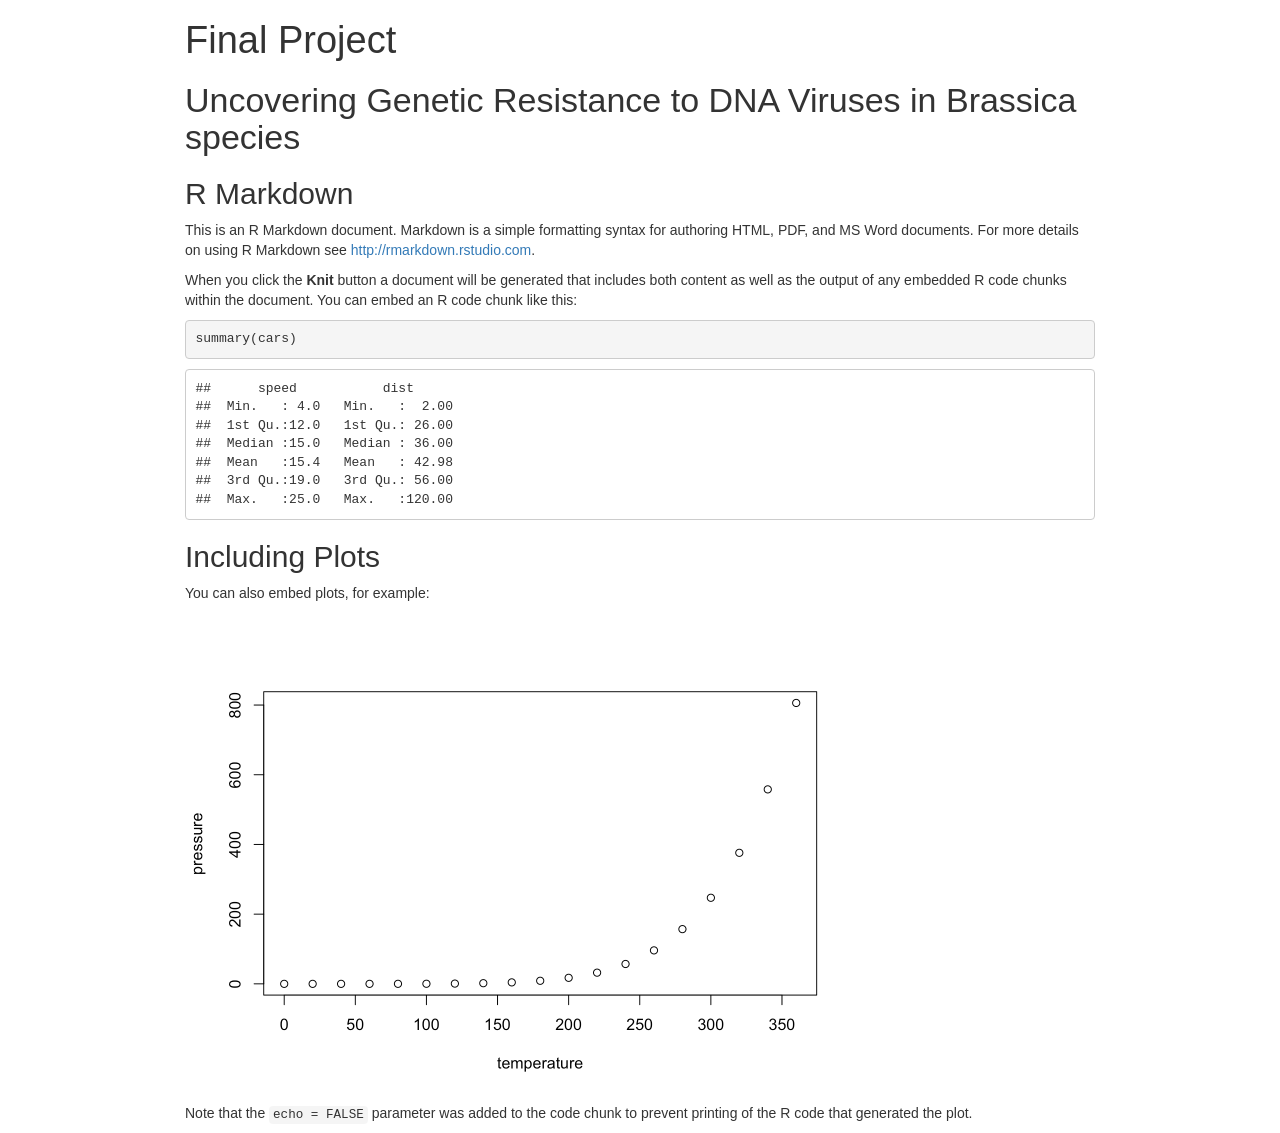
==== Final_Project/index.html @ 7ffe2ed1 "fix website" ====
<!DOCTYPE html>

<html>

<head>

<meta charset="utf-8" />
<meta name="generator" content="pandoc" />
<meta http-equiv="X-UA-Compatible" content="IE=EDGE" />




<title>Final Project</title>

<script>// Pandoc 2.9 adds attributes on both header and div. We remove the former (to
// be compatible with the behavior of Pandoc < 2.8).
document.addEventListener('DOMContentLoaded', function(e) {
  var hs = document.querySelectorAll("div.section[class*='level'] > :first-child");
  var i, h, a;
  for (i = 0; i < hs.length; i++) {
    h = hs[i];
    if (!/^h[1-6]$/i.test(h.tagName)) continue;  // it should be a header h1-h6
    a = h.attributes;
    while (a.length > 0) h.removeAttribute(a[0].name);
  }
});
</script>
<script>/*! jQuery v3.6.0 | (c) OpenJS Foundation and other contributors | jquery.org/license */
!function(e,t){"use strict";"object"==typeof module&&"object"==typeof module.exports?module.exports=e.document?t(e,!0):function(e){if(!e.document)throw new Error("jQuery requires a window with a document");return t(e)}:t(e)}("undefined"!=typeof window?window:this,function(C,e){"use strict";var t=[],r=Object.getPrototypeOf,s=t.slice,g=t.flat?function(e){return t.flat.call(e)}:function(e){return t.concat.apply([],e)},u=t.push,i=t.indexOf,n={},o=n.toString,v=n.hasOwnProperty,a=v.toString,l=a.call(Object),y={},m=function(e){return"function"==typeof e&&"number"!=typeof e.nodeType&&"function"!=typeof e.item},x=function(e){return null!=e&&e===e.window},E=C.document,c={type:!0,src:!0,nonce:!0,noModule:!0};function b(e,t,n){var r,i,o=(n=n||E).createElement("script");if(o.text=e,t)for(r in c)(i=t[r]||t.getAttribute&&t.getAttribute(r))&&o.setAttribute(r,i);n.head.appendChild(o).parentNode.removeChild(o)}function w(e){return null==e?e+"":"object"==typeof e||"function"==typeof e?n[o.call(e)]||"object":typeof e}var f="3.6.0",S=function(e,t){return new S.fn.init(e,t)};function p(e){var t=!!e&&"length"in e&&e.length,n=w(e);return!m(e)&&!x(e)&&("array"===n||0===t||"number"==typeof t&&0<t&&t-1 in e)}S.fn=S.prototype={jquery:f,constructor:S,length:0,toArray:function(){return s.call(this)},get:function(e){return null==e?s.call(this):e<0?this[e+this.length]:this[e]},pushStack:function(e){var t=S.merge(this.constructor(),e);return t.prevObject=this,t},each:function(e){return S.each(this,e)},map:function(n){return this.pushStack(S.map(this,function(e,t){return n.call(e,t,e)}))},slice:function(){return this.pushStack(s.apply(this,arguments))},first:function(){return this.eq(0)},last:function(){return this.eq(-1)},even:function(){return this.pushStack(S.grep(this,function(e,t){return(t+1)%2}))},odd:function(){return this.pushStack(S.grep(this,function(e,t){return t%2}))},eq:function(e){var t=this.length,n=+e+(e<0?t:0);return this.pushStack(0<=n&&n<t?[this[n]]:[])},end:function(){return this.prevObject||this.constructor()},push:u,sort:t.sort,splice:t.splice},S.extend=S.fn.extend=function(){var e,t,n,r,i,o,a=arguments[0]||{},s=1,u=arguments.length,l=!1;for("boolean"==typeof a&&(l=a,a=arguments[s]||{},s++),"object"==typeof a||m(a)||(a={}),s===u&&(a=this,s--);s<u;s++)if(null!=(e=arguments[s]))for(t in e)r=e[t],"__proto__"!==t&&a!==r&&(l&&r&&(S.isPlainObject(r)||(i=Array.isArray(r)))?(n=a[t],o=i&&!Array.isArray(n)?[]:i||S.isPlainObject(n)?n:{},i=!1,a[t]=S.extend(l,o,r)):void 0!==r&&(a[t]=r));return a},S.extend({expando:"jQuery"+(f+Math.random()).replace(/\D/g,""),isReady:!0,error:function(e){throw new Error(e)},noop:function(){},isPlainObject:function(e){var t,n;return!(!e||"[object Object]"!==o.call(e))&&(!(t=r(e))||"function"==typeof(n=v.call(t,"constructor")&&t.constructor)&&a.call(n)===l)},isEmptyObject:function(e){var t;for(t in e)return!1;return!0},globalEval:function(e,t,n){b(e,{nonce:t&&t.nonce},n)},each:function(e,t){var n,r=0;if(p(e)){for(n=e.length;r<n;r++)if(!1===t.call(e[r],r,e[r]))break}else for(r in e)if(!1===t.call(e[r],r,e[r]))break;return e},makeArray:function(e,t){var n=t||[];return null!=e&&(p(Object(e))?S.merge(n,"string"==typeof e?[e]:e):u.call(n,e)),n},inArray:function(e,t,n){return null==t?-1:i.call(t,e,n)},merge:function(e,t){for(var n=+t.length,r=0,i=e.length;r<n;r++)e[i++]=t[r];return e.length=i,e},grep:function(e,t,n){for(var r=[],i=0,o=e.length,a=!n;i<o;i++)!t(e[i],i)!==a&&r.push(e[i]);return r},map:function(e,t,n){var r,i,o=0,a=[];if(p(e))for(r=e.length;o<r;o++)null!=(i=t(e[o],o,n))&&a.push(i);else for(o in e)null!=(i=t(e[o],o,n))&&a.push(i);return g(a)},guid:1,support:y}),"function"==typeof Symbol&&(S.fn[Symbol.iterator]=t[Symbol.iterator]),S.each("Boolean Number String Function Array Date RegExp Object Error Symbol".split(" "),function(e,t){n["[object "+t+"]"]=t.toLowerCase()});var d=function(n){var e,d,b,o,i,h,f,g,w,u,l,T,C,a,E,v,s,c,y,S="sizzle"+1*new Date,p=n.document,k=0,r=0,m=ue(),x=ue(),A=ue(),N=ue(),j=function(e,t){return e===t&&(l=!0),0},D={}.hasOwnProperty,t=[],q=t.pop,L=t.push,H=t.push,O=t.slice,P=function(e,t){for(var n=0,r=e.length;n<r;n++)if(e[n]===t)return n;return-1},R="checked|selected|async|autofocus|autoplay|controls|defer|disabled|hidden|ismap|loop|multiple|open|readonly|required|scoped",M="[\\x20\\t\\r\\n\\f]",I="(?:\\\\[\\da-fA-F]{1,6}"+M+"?|\\\\[^\\r\\n\\f]|[\\w-]|[^\0-\\x7f])+",W="\\["+M+"*("+I+")(?:"+M+"*([*^$|!~]?=)"+M+"*(?:'((?:\\\\.|[^\\\\'])*)'|\"((?:\\\\.|[^\\\\\"])*)\"|("+I+"))|)"+M+"*\\]",F=":("+I+")(?:\\((('((?:\\\\.|[^\\\\'])*)'|\"((?:\\\\.|[^\\\\\"])*)\")|((?:\\\\.|[^\\\\()[\\]]|"+W+")*)|.*)\\)|)",B=new RegExp(M+"+","g"),$=new RegExp("^"+M+"+|((?:^|[^\\\\])(?:\\\\.)*)"+M+"+$","g"),_=new RegExp("^"+M+"*,"+M+"*"),z=new RegExp("^"+M+"*([>+~]|"+M+")"+M+"*"),U=new RegExp(M+"|>"),X=new RegExp(F),V=new RegExp("^"+I+"$"),G={ID:new RegExp("^#("+I+")"),CLASS:new RegExp("^\\.("+I+")"),TAG:new RegExp("^("+I+"|[*])"),ATTR:new RegExp("^"+W),PSEUDO:new RegExp("^"+F),CHILD:new RegExp("^:(only|first|last|nth|nth-last)-(child|of-type)(?:\\("+M+"*(even|odd|(([+-]|)(\\d*)n|)"+M+"*(?:([+-]|)"+M+"*(\\d+)|))"+M+"*\\)|)","i"),bool:new RegExp("^(?:"+R+")$","i"),needsContext:new RegExp("^"+M+"*[>+~]|:(even|odd|eq|gt|lt|nth|first|last)(?:\\("+M+"*((?:-\\d)?\\d*)"+M+"*\\)|)(?=[^-]|$)","i")},Y=/HTML$/i,Q=/^(?:input|select|textarea|button)$/i,J=/^h\d$/i,K=/^[^{]+\{\s*\[native \w/,Z=/^(?:#([\w-]+)|(\w+)|\.([\w-]+))$/,ee=/[+~]/,te=new RegExp("\\\\[\\da-fA-F]{1,6}"+M+"?|\\\\([^\\r\\n\\f])","g"),ne=function(e,t){var n="0x"+e.slice(1)-65536;return t||(n<0?String.fromCharCode(n+65536):String.fromCharCode(n>>10|55296,1023&n|56320))},re=/([\0-\x1f\x7f]|^-?\d)|^-$|[^\0-\x1f\x7f-\uFFFF\w-]/g,ie=function(e,t){return t?"\0"===e?"\ufffd":e.slice(0,-1)+"\\"+e.charCodeAt(e.length-1).toString(16)+" ":"\\"+e},oe=function(){T()},ae=be(function(e){return!0===e.disabled&&"fieldset"===e.nodeName.toLowerCase()},{dir:"parentNode",next:"legend"});try{H.apply(t=O.call(p.childNodes),p.childNodes),t[p.childNodes.length].nodeType}catch(e){H={apply:t.length?function(e,t){L.apply(e,O.call(t))}:function(e,t){var n=e.length,r=0;while(e[n++]=t[r++]);e.length=n-1}}}function se(t,e,n,r){var i,o,a,s,u,l,c,f=e&&e.ownerDocument,p=e?e.nodeType:9;if(n=n||[],"string"!=typeof t||!t||1!==p&&9!==p&&11!==p)return n;if(!r&&(T(e),e=e||C,E)){if(11!==p&&(u=Z.exec(t)))if(i=u[1]){if(9===p){if(!(a=e.getElementById(i)))return n;if(a.id===i)return n.push(a),n}else if(f&&(a=f.getElementById(i))&&y(e,a)&&a.id===i)return n.push(a),n}else{if(u[2])return H.apply(n,e.getElementsByTagName(t)),n;if((i=u[3])&&d.getElementsByClassName&&e.getElementsByClassName)return H.apply(n,e.getElementsByClassName(i)),n}if(d.qsa&&!N[t+" "]&&(!v||!v.test(t))&&(1!==p||"object"!==e.nodeName.toLowerCase())){if(c=t,f=e,1===p&&(U.test(t)||z.test(t))){(f=ee.test(t)&&ye(e.parentNode)||e)===e&&d.scope||((s=e.getAttribute("id"))?s=s.replace(re,ie):e.setAttribute("id",s=S)),o=(l=h(t)).length;while(o--)l[o]=(s?"#"+s:":scope")+" "+xe(l[o]);c=l.join(",")}try{return H.apply(n,f.querySelectorAll(c)),n}catch(e){N(t,!0)}finally{s===S&&e.removeAttribute("id")}}}return g(t.replace($,"$1"),e,n,r)}function ue(){var r=[];return function e(t,n){return r.push(t+" ")>b.cacheLength&&delete e[r.shift()],e[t+" "]=n}}function le(e){return e[S]=!0,e}function ce(e){var t=C.createElement("fieldset");try{return!!e(t)}catch(e){return!1}finally{t.parentNode&&t.parentNode.removeChild(t),t=null}}function fe(e,t){var n=e.split("|"),r=n.length;while(r--)b.attrHandle[n[r]]=t}function pe(e,t){var n=t&&e,r=n&&1===e.nodeType&&1===t.nodeType&&e.sourceIndex-t.sourceIndex;if(r)return r;if(n)while(n=n.nextSibling)if(n===t)return-1;return e?1:-1}function de(t){return function(e){return"input"===e.nodeName.toLowerCase()&&e.type===t}}function he(n){return function(e){var t=e.nodeName.toLowerCase();return("input"===t||"button"===t)&&e.type===n}}function ge(t){return function(e){return"form"in e?e.parentNode&&!1===e.disabled?"label"in e?"label"in e.parentNode?e.parentNode.disabled===t:e.disabled===t:e.isDisabled===t||e.isDisabled!==!t&&ae(e)===t:e.disabled===t:"label"in e&&e.disabled===t}}function ve(a){return le(function(o){return o=+o,le(function(e,t){var n,r=a([],e.length,o),i=r.length;while(i--)e[n=r[i]]&&(e[n]=!(t[n]=e[n]))})})}function ye(e){return e&&"undefined"!=typeof e.getElementsByTagName&&e}for(e in d=se.support={},i=se.isXML=function(e){var t=e&&e.namespaceURI,n=e&&(e.ownerDocument||e).documentElement;return!Y.test(t||n&&n.nodeName||"HTML")},T=se.setDocument=function(e){var t,n,r=e?e.ownerDocument||e:p;return r!=C&&9===r.nodeType&&r.documentElement&&(a=(C=r).documentElement,E=!i(C),p!=C&&(n=C.defaultView)&&n.top!==n&&(n.addEventListener?n.addEventListener("unload",oe,!1):n.attachEvent&&n.attachEvent("onunload",oe)),d.scope=ce(function(e){return a.appendChild(e).appendChild(C.createElement("div")),"undefined"!=typeof e.querySelectorAll&&!e.querySelectorAll(":scope fieldset div").length}),d.attributes=ce(function(e){return e.className="i",!e.getAttribute("className")}),d.getElementsByTagName=ce(function(e){return e.appendChild(C.createComment("")),!e.getElementsByTagName("*").length}),d.getElementsByClassName=K.test(C.getElementsByClassName),d.getById=ce(function(e){return a.appendChild(e).id=S,!C.getElementsByName||!C.getElementsByName(S).length}),d.getById?(b.filter.ID=function(e){var t=e.replace(te,ne);return function(e){return e.getAttribute("id")===t}},b.find.ID=function(e,t){if("undefined"!=typeof t.getElementById&&E){var n=t.getElementById(e);return n?[n]:[]}}):(b.filter.ID=function(e){var n=e.replace(te,ne);return function(e){var t="undefined"!=typeof e.getAttributeNode&&e.getAttributeNode("id");return t&&t.value===n}},b.find.ID=function(e,t){if("undefined"!=typeof t.getElementById&&E){var n,r,i,o=t.getElementById(e);if(o){if((n=o.getAttributeNode("id"))&&n.value===e)return[o];i=t.getElementsByName(e),r=0;while(o=i[r++])if((n=o.getAttributeNode("id"))&&n.value===e)return[o]}return[]}}),b.find.TAG=d.getElementsByTagName?function(e,t){return"undefined"!=typeof t.getElementsByTagName?t.getElementsByTagName(e):d.qsa?t.querySelectorAll(e):void 0}:function(e,t){var n,r=[],i=0,o=t.getElementsByTagName(e);if("*"===e){while(n=o[i++])1===n.nodeType&&r.push(n);return r}return o},b.find.CLASS=d.getElementsByClassName&&function(e,t){if("undefined"!=typeof t.getElementsByClassName&&E)return t.getElementsByClassName(e)},s=[],v=[],(d.qsa=K.test(C.querySelectorAll))&&(ce(function(e){var t;a.appendChild(e).innerHTML="<a id='"+S+"'></a><select id='"+S+"-\r\\' msallowcapture=''><option selected=''></option></select>",e.querySelectorAll("[msallowcapture^='']").length&&v.push("[*^$]="+M+"*(?:''|\"\")"),e.querySelectorAll("[selected]").length||v.push("\\["+M+"*(?:value|"+R+")"),e.querySelectorAll("[id~="+S+"-]").length||v.push("~="),(t=C.createElement("input")).setAttribute("name",""),e.appendChild(t),e.querySelectorAll("[name='']").length||v.push("\\["+M+"*name"+M+"*="+M+"*(?:''|\"\")"),e.querySelectorAll(":checked").length||v.push(":checked"),e.querySelectorAll("a#"+S+"+*").length||v.push(".#.+[+~]"),e.querySelectorAll("\\\f"),v.push("[\\r\\n\\f]")}),ce(function(e){e.innerHTML="<a href='' disabled='disabled'></a><select disabled='disabled'><option/></select>";var t=C.createElement("input");t.setAttribute("type","hidden"),e.appendChild(t).setAttribute("name","D"),e.querySelectorAll("[name=d]").length&&v.push("name"+M+"*[*^$|!~]?="),2!==e.querySelectorAll(":enabled").length&&v.push(":enabled",":disabled"),a.appendChild(e).disabled=!0,2!==e.querySelectorAll(":disabled").length&&v.push(":enabled",":disabled"),e.querySelectorAll("*,:x"),v.push(",.*:")})),(d.matchesSelector=K.test(c=a.matches||a.webkitMatchesSelector||a.mozMatchesSelector||a.oMatchesSelector||a.msMatchesSelector))&&ce(function(e){d.disconnectedMatch=c.call(e,"*"),c.call(e,"[s!='']:x"),s.push("!=",F)}),v=v.length&&new RegExp(v.join("|")),s=s.length&&new RegExp(s.join("|")),t=K.test(a.compareDocumentPosition),y=t||K.test(a.contains)?function(e,t){var n=9===e.nodeType?e.documentElement:e,r=t&&t.parentNode;return e===r||!(!r||1!==r.nodeType||!(n.contains?n.contains(r):e.compareDocumentPosition&&16&e.compareDocumentPosition(r)))}:function(e,t){if(t)while(t=t.parentNode)if(t===e)return!0;return!1},j=t?function(e,t){if(e===t)return l=!0,0;var n=!e.compareDocumentPosition-!t.compareDocumentPosition;return n||(1&(n=(e.ownerDocument||e)==(t.ownerDocument||t)?e.compareDocumentPosition(t):1)||!d.sortDetached&&t.compareDocumentPosition(e)===n?e==C||e.ownerDocument==p&&y(p,e)?-1:t==C||t.ownerDocument==p&&y(p,t)?1:u?P(u,e)-P(u,t):0:4&n?-1:1)}:function(e,t){if(e===t)return l=!0,0;var n,r=0,i=e.parentNode,o=t.parentNode,a=[e],s=[t];if(!i||!o)return e==C?-1:t==C?1:i?-1:o?1:u?P(u,e)-P(u,t):0;if(i===o)return pe(e,t);n=e;while(n=n.parentNode)a.unshift(n);n=t;while(n=n.parentNode)s.unshift(n);while(a[r]===s[r])r++;return r?pe(a[r],s[r]):a[r]==p?-1:s[r]==p?1:0}),C},se.matches=function(e,t){return se(e,null,null,t)},se.matchesSelector=function(e,t){if(T(e),d.matchesSelector&&E&&!N[t+" "]&&(!s||!s.test(t))&&(!v||!v.test(t)))try{var n=c.call(e,t);if(n||d.disconnectedMatch||e.document&&11!==e.document.nodeType)return n}catch(e){N(t,!0)}return 0<se(t,C,null,[e]).length},se.contains=function(e,t){return(e.ownerDocument||e)!=C&&T(e),y(e,t)},se.attr=function(e,t){(e.ownerDocument||e)!=C&&T(e);var n=b.attrHandle[t.toLowerCase()],r=n&&D.call(b.attrHandle,t.toLowerCase())?n(e,t,!E):void 0;return void 0!==r?r:d.attributes||!E?e.getAttribute(t):(r=e.getAttributeNode(t))&&r.specified?r.value:null},se.escape=function(e){return(e+"").replace(re,ie)},se.error=function(e){throw new Error("Syntax error, unrecognized expression: "+e)},se.uniqueSort=function(e){var t,n=[],r=0,i=0;if(l=!d.detectDuplicates,u=!d.sortStable&&e.slice(0),e.sort(j),l){while(t=e[i++])t===e[i]&&(r=n.push(i));while(r--)e.splice(n[r],1)}return u=null,e},o=se.getText=function(e){var t,n="",r=0,i=e.nodeType;if(i){if(1===i||9===i||11===i){if("string"==typeof e.textContent)return e.textContent;for(e=e.firstChild;e;e=e.nextSibling)n+=o(e)}else if(3===i||4===i)return e.nodeValue}else while(t=e[r++])n+=o(t);return n},(b=se.selectors={cacheLength:50,createPseudo:le,match:G,attrHandle:{},find:{},relative:{">":{dir:"parentNode",first:!0}," ":{dir:"parentNode"},"+":{dir:"previousSibling",first:!0},"~":{dir:"previousSibling"}},preFilter:{ATTR:function(e){return e[1]=e[1].replace(te,ne),e[3]=(e[3]||e[4]||e[5]||"").replace(te,ne),"~="===e[2]&&(e[3]=" "+e[3]+" "),e.slice(0,4)},CHILD:function(e){return e[1]=e[1].toLowerCase(),"nth"===e[1].slice(0,3)?(e[3]||se.error(e[0]),e[4]=+(e[4]?e[5]+(e[6]||1):2*("even"===e[3]||"odd"===e[3])),e[5]=+(e[7]+e[8]||"odd"===e[3])):e[3]&&se.error(e[0]),e},PSEUDO:function(e){var t,n=!e[6]&&e[2];return G.CHILD.test(e[0])?null:(e[3]?e[2]=e[4]||e[5]||"":n&&X.test(n)&&(t=h(n,!0))&&(t=n.indexOf(")",n.length-t)-n.length)&&(e[0]=e[0].slice(0,t),e[2]=n.slice(0,t)),e.slice(0,3))}},filter:{TAG:function(e){var t=e.replace(te,ne).toLowerCase();return"*"===e?function(){return!0}:function(e){return e.nodeName&&e.nodeName.toLowerCase()===t}},CLASS:function(e){var t=m[e+" "];return t||(t=new RegExp("(^|"+M+")"+e+"("+M+"|$)"))&&m(e,function(e){return t.test("string"==typeof e.className&&e.className||"undefined"!=typeof e.getAttribute&&e.getAttribute("class")||"")})},ATTR:function(n,r,i){return function(e){var t=se.attr(e,n);return null==t?"!="===r:!r||(t+="","="===r?t===i:"!="===r?t!==i:"^="===r?i&&0===t.indexOf(i):"*="===r?i&&-1<t.indexOf(i):"$="===r?i&&t.slice(-i.length)===i:"~="===r?-1<(" "+t.replace(B," ")+" ").indexOf(i):"|="===r&&(t===i||t.slice(0,i.length+1)===i+"-"))}},CHILD:function(h,e,t,g,v){var y="nth"!==h.slice(0,3),m="last"!==h.slice(-4),x="of-type"===e;return 1===g&&0===v?function(e){return!!e.parentNode}:function(e,t,n){var r,i,o,a,s,u,l=y!==m?"nextSibling":"previousSibling",c=e.parentNode,f=x&&e.nodeName.toLowerCase(),p=!n&&!x,d=!1;if(c){if(y){while(l){a=e;while(a=a[l])if(x?a.nodeName.toLowerCase()===f:1===a.nodeType)return!1;u=l="only"===h&&!u&&"nextSibling"}return!0}if(u=[m?c.firstChild:c.lastChild],m&&p){d=(s=(r=(i=(o=(a=c)[S]||(a[S]={}))[a.uniqueID]||(o[a.uniqueID]={}))[h]||[])[0]===k&&r[1])&&r[2],a=s&&c.childNodes[s];while(a=++s&&a&&a[l]||(d=s=0)||u.pop())if(1===a.nodeType&&++d&&a===e){i[h]=[k,s,d];break}}else if(p&&(d=s=(r=(i=(o=(a=e)[S]||(a[S]={}))[a.uniqueID]||(o[a.uniqueID]={}))[h]||[])[0]===k&&r[1]),!1===d)while(a=++s&&a&&a[l]||(d=s=0)||u.pop())if((x?a.nodeName.toLowerCase()===f:1===a.nodeType)&&++d&&(p&&((i=(o=a[S]||(a[S]={}))[a.uniqueID]||(o[a.uniqueID]={}))[h]=[k,d]),a===e))break;return(d-=v)===g||d%g==0&&0<=d/g}}},PSEUDO:function(e,o){var t,a=b.pseudos[e]||b.setFilters[e.toLowerCase()]||se.error("unsupported pseudo: "+e);return a[S]?a(o):1<a.length?(t=[e,e,"",o],b.setFilters.hasOwnProperty(e.toLowerCase())?le(function(e,t){var n,r=a(e,o),i=r.length;while(i--)e[n=P(e,r[i])]=!(t[n]=r[i])}):function(e){return a(e,0,t)}):a}},pseudos:{not:le(function(e){var r=[],i=[],s=f(e.replace($,"$1"));return s[S]?le(function(e,t,n,r){var i,o=s(e,null,r,[]),a=e.length;while(a--)(i=o[a])&&(e[a]=!(t[a]=i))}):function(e,t,n){return r[0]=e,s(r,null,n,i),r[0]=null,!i.pop()}}),has:le(function(t){return function(e){return 0<se(t,e).length}}),contains:le(function(t){return t=t.replace(te,ne),function(e){return-1<(e.textContent||o(e)).indexOf(t)}}),lang:le(function(n){return V.test(n||"")||se.error("unsupported lang: "+n),n=n.replace(te,ne).toLowerCase(),function(e){var t;do{if(t=E?e.lang:e.getAttribute("xml:lang")||e.getAttribute("lang"))return(t=t.toLowerCase())===n||0===t.indexOf(n+"-")}while((e=e.parentNode)&&1===e.nodeType);return!1}}),target:function(e){var t=n.location&&n.location.hash;return t&&t.slice(1)===e.id},root:function(e){return e===a},focus:function(e){return e===C.activeElement&&(!C.hasFocus||C.hasFocus())&&!!(e.type||e.href||~e.tabIndex)},enabled:ge(!1),disabled:ge(!0),checked:function(e){var t=e.nodeName.toLowerCase();return"input"===t&&!!e.checked||"option"===t&&!!e.selected},selected:function(e){return e.parentNode&&e.parentNode.selectedIndex,!0===e.selected},empty:function(e){for(e=e.firstChild;e;e=e.nextSibling)if(e.nodeType<6)return!1;return!0},parent:function(e){return!b.pseudos.empty(e)},header:function(e){return J.test(e.nodeName)},input:function(e){return Q.test(e.nodeName)},button:function(e){var t=e.nodeName.toLowerCase();return"input"===t&&"button"===e.type||"button"===t},text:function(e){var t;return"input"===e.nodeName.toLowerCase()&&"text"===e.type&&(null==(t=e.getAttribute("type"))||"text"===t.toLowerCase())},first:ve(function(){return[0]}),last:ve(function(e,t){return[t-1]}),eq:ve(function(e,t,n){return[n<0?n+t:n]}),even:ve(function(e,t){for(var n=0;n<t;n+=2)e.push(n);return e}),odd:ve(function(e,t){for(var n=1;n<t;n+=2)e.push(n);return e}),lt:ve(function(e,t,n){for(var r=n<0?n+t:t<n?t:n;0<=--r;)e.push(r);return e}),gt:ve(function(e,t,n){for(var r=n<0?n+t:n;++r<t;)e.push(r);return e})}}).pseudos.nth=b.pseudos.eq,{radio:!0,checkbox:!0,file:!0,password:!0,image:!0})b.pseudos[e]=de(e);for(e in{submit:!0,reset:!0})b.pseudos[e]=he(e);function me(){}function xe(e){for(var t=0,n=e.length,r="";t<n;t++)r+=e[t].value;return r}function be(s,e,t){var u=e.dir,l=e.next,c=l||u,f=t&&"parentNode"===c,p=r++;return e.first?function(e,t,n){while(e=e[u])if(1===e.nodeType||f)return s(e,t,n);return!1}:function(e,t,n){var r,i,o,a=[k,p];if(n){while(e=e[u])if((1===e.nodeType||f)&&s(e,t,n))return!0}else while(e=e[u])if(1===e.nodeType||f)if(i=(o=e[S]||(e[S]={}))[e.uniqueID]||(o[e.uniqueID]={}),l&&l===e.nodeName.toLowerCase())e=e[u]||e;else{if((r=i[c])&&r[0]===k&&r[1]===p)return a[2]=r[2];if((i[c]=a)[2]=s(e,t,n))return!0}return!1}}function we(i){return 1<i.length?function(e,t,n){var r=i.length;while(r--)if(!i[r](e,t,n))return!1;return!0}:i[0]}function Te(e,t,n,r,i){for(var o,a=[],s=0,u=e.length,l=null!=t;s<u;s++)(o=e[s])&&(n&&!n(o,r,i)||(a.push(o),l&&t.push(s)));return a}function Ce(d,h,g,v,y,e){return v&&!v[S]&&(v=Ce(v)),y&&!y[S]&&(y=Ce(y,e)),le(function(e,t,n,r){var i,o,a,s=[],u=[],l=t.length,c=e||function(e,t,n){for(var r=0,i=t.length;r<i;r++)se(e,t[r],n);return n}(h||"*",n.nodeType?[n]:n,[]),f=!d||!e&&h?c:Te(c,s,d,n,r),p=g?y||(e?d:l||v)?[]:t:f;if(g&&g(f,p,n,r),v){i=Te(p,u),v(i,[],n,r),o=i.length;while(o--)(a=i[o])&&(p[u[o]]=!(f[u[o]]=a))}if(e){if(y||d){if(y){i=[],o=p.length;while(o--)(a=p[o])&&i.push(f[o]=a);y(null,p=[],i,r)}o=p.length;while(o--)(a=p[o])&&-1<(i=y?P(e,a):s[o])&&(e[i]=!(t[i]=a))}}else p=Te(p===t?p.splice(l,p.length):p),y?y(null,t,p,r):H.apply(t,p)})}function Ee(e){for(var i,t,n,r=e.length,o=b.relative[e[0].type],a=o||b.relative[" "],s=o?1:0,u=be(function(e){return e===i},a,!0),l=be(function(e){return-1<P(i,e)},a,!0),c=[function(e,t,n){var r=!o&&(n||t!==w)||((i=t).nodeType?u(e,t,n):l(e,t,n));return i=null,r}];s<r;s++)if(t=b.relative[e[s].type])c=[be(we(c),t)];else{if((t=b.filter[e[s].type].apply(null,e[s].matches))[S]){for(n=++s;n<r;n++)if(b.relative[e[n].type])break;return Ce(1<s&&we(c),1<s&&xe(e.slice(0,s-1).concat({value:" "===e[s-2].type?"*":""})).replace($,"$1"),t,s<n&&Ee(e.slice(s,n)),n<r&&Ee(e=e.slice(n)),n<r&&xe(e))}c.push(t)}return we(c)}return me.prototype=b.filters=b.pseudos,b.setFilters=new me,h=se.tokenize=function(e,t){var n,r,i,o,a,s,u,l=x[e+" "];if(l)return t?0:l.slice(0);a=e,s=[],u=b.preFilter;while(a){for(o in n&&!(r=_.exec(a))||(r&&(a=a.slice(r[0].length)||a),s.push(i=[])),n=!1,(r=z.exec(a))&&(n=r.shift(),i.push({value:n,type:r[0].replace($," ")}),a=a.slice(n.length)),b.filter)!(r=G[o].exec(a))||u[o]&&!(r=u[o](r))||(n=r.shift(),i.push({value:n,type:o,matches:r}),a=a.slice(n.length));if(!n)break}return t?a.length:a?se.error(e):x(e,s).slice(0)},f=se.compile=function(e,t){var n,v,y,m,x,r,i=[],o=[],a=A[e+" "];if(!a){t||(t=h(e)),n=t.length;while(n--)(a=Ee(t[n]))[S]?i.push(a):o.push(a);(a=A(e,(v=o,m=0<(y=i).length,x=0<v.length,r=function(e,t,n,r,i){var o,a,s,u=0,l="0",c=e&&[],f=[],p=w,d=e||x&&b.find.TAG("*",i),h=k+=null==p?1:Math.random()||.1,g=d.length;for(i&&(w=t==C||t||i);l!==g&&null!=(o=d[l]);l++){if(x&&o){a=0,t||o.ownerDocument==C||(T(o),n=!E);while(s=v[a++])if(s(o,t||C,n)){r.push(o);break}i&&(k=h)}m&&((o=!s&&o)&&u--,e&&c.push(o))}if(u+=l,m&&l!==u){a=0;while(s=y[a++])s(c,f,t,n);if(e){if(0<u)while(l--)c[l]||f[l]||(f[l]=q.call(r));f=Te(f)}H.apply(r,f),i&&!e&&0<f.length&&1<u+y.length&&se.uniqueSort(r)}return i&&(k=h,w=p),c},m?le(r):r))).selector=e}return a},g=se.select=function(e,t,n,r){var i,o,a,s,u,l="function"==typeof e&&e,c=!r&&h(e=l.selector||e);if(n=n||[],1===c.length){if(2<(o=c[0]=c[0].slice(0)).length&&"ID"===(a=o[0]).type&&9===t.nodeType&&E&&b.relative[o[1].type]){if(!(t=(b.find.ID(a.matches[0].replace(te,ne),t)||[])[0]))return n;l&&(t=t.parentNode),e=e.slice(o.shift().value.length)}i=G.needsContext.test(e)?0:o.length;while(i--){if(a=o[i],b.relative[s=a.type])break;if((u=b.find[s])&&(r=u(a.matches[0].replace(te,ne),ee.test(o[0].type)&&ye(t.parentNode)||t))){if(o.splice(i,1),!(e=r.length&&xe(o)))return H.apply(n,r),n;break}}}return(l||f(e,c))(r,t,!E,n,!t||ee.test(e)&&ye(t.parentNode)||t),n},d.sortStable=S.split("").sort(j).join("")===S,d.detectDuplicates=!!l,T(),d.sortDetached=ce(function(e){return 1&e.compareDocumentPosition(C.createElement("fieldset"))}),ce(function(e){return e.innerHTML="<a href='#'></a>","#"===e.firstChild.getAttribute("href")})||fe("type|href|height|width",function(e,t,n){if(!n)return e.getAttribute(t,"type"===t.toLowerCase()?1:2)}),d.attributes&&ce(function(e){return e.innerHTML="<input/>",e.firstChild.setAttribute("value",""),""===e.firstChild.getAttribute("value")})||fe("value",function(e,t,n){if(!n&&"input"===e.nodeName.toLowerCase())return e.defaultValue}),ce(function(e){return null==e.getAttribute("disabled")})||fe(R,function(e,t,n){var r;if(!n)return!0===e[t]?t.toLowerCase():(r=e.getAttributeNode(t))&&r.specified?r.value:null}),se}(C);S.find=d,S.expr=d.selectors,S.expr[":"]=S.expr.pseudos,S.uniqueSort=S.unique=d.uniqueSort,S.text=d.getText,S.isXMLDoc=d.isXML,S.contains=d.contains,S.escapeSelector=d.escape;var h=function(e,t,n){var r=[],i=void 0!==n;while((e=e[t])&&9!==e.nodeType)if(1===e.nodeType){if(i&&S(e).is(n))break;r.push(e)}return r},T=function(e,t){for(var n=[];e;e=e.nextSibling)1===e.nodeType&&e!==t&&n.push(e);return n},k=S.expr.match.needsContext;function A(e,t){return e.nodeName&&e.nodeName.toLowerCase()===t.toLowerCase()}var N=/^<([a-z][^\/\0>:\x20\t\r\n\f]*)[\x20\t\r\n\f]*\/?>(?:<\/\1>|)$/i;function j(e,n,r){return m(n)?S.grep(e,function(e,t){return!!n.call(e,t,e)!==r}):n.nodeType?S.grep(e,function(e){return e===n!==r}):"string"!=typeof n?S.grep(e,function(e){return-1<i.call(n,e)!==r}):S.filter(n,e,r)}S.filter=function(e,t,n){var r=t[0];return n&&(e=":not("+e+")"),1===t.length&&1===r.nodeType?S.find.matchesSelector(r,e)?[r]:[]:S.find.matches(e,S.grep(t,function(e){return 1===e.nodeType}))},S.fn.extend({find:function(e){var t,n,r=this.length,i=this;if("string"!=typeof e)return this.pushStack(S(e).filter(function(){for(t=0;t<r;t++)if(S.contains(i[t],this))return!0}));for(n=this.pushStack([]),t=0;t<r;t++)S.find(e,i[t],n);return 1<r?S.uniqueSort(n):n},filter:function(e){return this.pushStack(j(this,e||[],!1))},not:function(e){return this.pushStack(j(this,e||[],!0))},is:function(e){return!!j(this,"string"==typeof e&&k.test(e)?S(e):e||[],!1).length}});var D,q=/^(?:\s*(<[\w\W]+>)[^>]*|#([\w-]+))$/;(S.fn.init=function(e,t,n){var r,i;if(!e)return this;if(n=n||D,"string"==typeof e){if(!(r="<"===e[0]&&">"===e[e.length-1]&&3<=e.length?[null,e,null]:q.exec(e))||!r[1]&&t)return!t||t.jquery?(t||n).find(e):this.constructor(t).find(e);if(r[1]){if(t=t instanceof S?t[0]:t,S.merge(this,S.parseHTML(r[1],t&&t.nodeType?t.ownerDocument||t:E,!0)),N.test(r[1])&&S.isPlainObject(t))for(r in t)m(this[r])?this[r](t[r]):this.attr(r,t[r]);return this}return(i=E.getElementById(r[2]))&&(this[0]=i,this.length=1),this}return e.nodeType?(this[0]=e,this.length=1,this):m(e)?void 0!==n.ready?n.ready(e):e(S):S.makeArray(e,this)}).prototype=S.fn,D=S(E);var L=/^(?:parents|prev(?:Until|All))/,H={children:!0,contents:!0,next:!0,prev:!0};function O(e,t){while((e=e[t])&&1!==e.nodeType);return e}S.fn.extend({has:function(e){var t=S(e,this),n=t.length;return this.filter(function(){for(var e=0;e<n;e++)if(S.contains(this,t[e]))return!0})},closest:function(e,t){var n,r=0,i=this.length,o=[],a="string"!=typeof e&&S(e);if(!k.test(e))for(;r<i;r++)for(n=this[r];n&&n!==t;n=n.parentNode)if(n.nodeType<11&&(a?-1<a.index(n):1===n.nodeType&&S.find.matchesSelector(n,e))){o.push(n);break}return this.pushStack(1<o.length?S.uniqueSort(o):o)},index:function(e){return e?"string"==typeof e?i.call(S(e),this[0]):i.call(this,e.jquery?e[0]:e):this[0]&&this[0].parentNode?this.first().prevAll().length:-1},add:function(e,t){return this.pushStack(S.uniqueSort(S.merge(this.get(),S(e,t))))},addBack:function(e){return this.add(null==e?this.prevObject:this.prevObject.filter(e))}}),S.each({parent:function(e){var t=e.parentNode;return t&&11!==t.nodeType?t:null},parents:function(e){return h(e,"parentNode")},parentsUntil:function(e,t,n){return h(e,"parentNode",n)},next:function(e){return O(e,"nextSibling")},prev:function(e){return O(e,"previousSibling")},nextAll:function(e){return h(e,"nextSibling")},prevAll:function(e){return h(e,"previousSibling")},nextUntil:function(e,t,n){return h(e,"nextSibling",n)},prevUntil:function(e,t,n){return h(e,"previousSibling",n)},siblings:function(e){return T((e.parentNode||{}).firstChild,e)},children:function(e){return T(e.firstChild)},contents:function(e){return null!=e.contentDocument&&r(e.contentDocument)?e.contentDocument:(A(e,"template")&&(e=e.content||e),S.merge([],e.childNodes))}},function(r,i){S.fn[r]=function(e,t){var n=S.map(this,i,e);return"Until"!==r.slice(-5)&&(t=e),t&&"string"==typeof t&&(n=S.filter(t,n)),1<this.length&&(H[r]||S.uniqueSort(n),L.test(r)&&n.reverse()),this.pushStack(n)}});var P=/[^\x20\t\r\n\f]+/g;function R(e){return e}function M(e){throw e}function I(e,t,n,r){var i;try{e&&m(i=e.promise)?i.call(e).done(t).fail(n):e&&m(i=e.then)?i.call(e,t,n):t.apply(void 0,[e].slice(r))}catch(e){n.apply(void 0,[e])}}S.Callbacks=function(r){var e,n;r="string"==typeof r?(e=r,n={},S.each(e.match(P)||[],function(e,t){n[t]=!0}),n):S.extend({},r);var i,t,o,a,s=[],u=[],l=-1,c=function(){for(a=a||r.once,o=i=!0;u.length;l=-1){t=u.shift();while(++l<s.length)!1===s[l].apply(t[0],t[1])&&r.stopOnFalse&&(l=s.length,t=!1)}r.memory||(t=!1),i=!1,a&&(s=t?[]:"")},f={add:function(){return s&&(t&&!i&&(l=s.length-1,u.push(t)),function n(e){S.each(e,function(e,t){m(t)?r.unique&&f.has(t)||s.push(t):t&&t.length&&"string"!==w(t)&&n(t)})}(arguments),t&&!i&&c()),this},remove:function(){return S.each(arguments,function(e,t){var n;while(-1<(n=S.inArray(t,s,n)))s.splice(n,1),n<=l&&l--}),this},has:function(e){return e?-1<S.inArray(e,s):0<s.length},empty:function(){return s&&(s=[]),this},disable:function(){return a=u=[],s=t="",this},disabled:function(){return!s},lock:function(){return a=u=[],t||i||(s=t=""),this},locked:function(){return!!a},fireWith:function(e,t){return a||(t=[e,(t=t||[]).slice?t.slice():t],u.push(t),i||c()),this},fire:function(){return f.fireWith(this,arguments),this},fired:function(){return!!o}};return f},S.extend({Deferred:function(e){var o=[["notify","progress",S.Callbacks("memory"),S.Callbacks("memory"),2],["resolve","done",S.Callbacks("once memory"),S.Callbacks("once memory"),0,"resolved"],["reject","fail",S.Callbacks("once memory"),S.Callbacks("once memory"),1,"rejected"]],i="pending",a={state:function(){return i},always:function(){return s.done(arguments).fail(arguments),this},"catch":function(e){return a.then(null,e)},pipe:function(){var i=arguments;return S.Deferred(function(r){S.each(o,function(e,t){var n=m(i[t[4]])&&i[t[4]];s[t[1]](function(){var e=n&&n.apply(this,arguments);e&&m(e.promise)?e.promise().progress(r.notify).done(r.resolve).fail(r.reject):r[t[0]+"With"](this,n?[e]:arguments)})}),i=null}).promise()},then:function(t,n,r){var u=0;function l(i,o,a,s){return function(){var n=this,r=arguments,e=function(){var e,t;if(!(i<u)){if((e=a.apply(n,r))===o.promise())throw new TypeError("Thenable self-resolution");t=e&&("object"==typeof e||"function"==typeof e)&&e.then,m(t)?s?t.call(e,l(u,o,R,s),l(u,o,M,s)):(u++,t.call(e,l(u,o,R,s),l(u,o,M,s),l(u,o,R,o.notifyWith))):(a!==R&&(n=void 0,r=[e]),(s||o.resolveWith)(n,r))}},t=s?e:function(){try{e()}catch(e){S.Deferred.exceptionHook&&S.Deferred.exceptionHook(e,t.stackTrace),u<=i+1&&(a!==M&&(n=void 0,r=[e]),o.rejectWith(n,r))}};i?t():(S.Deferred.getStackHook&&(t.stackTrace=S.Deferred.getStackHook()),C.setTimeout(t))}}return S.Deferred(function(e){o[0][3].add(l(0,e,m(r)?r:R,e.notifyWith)),o[1][3].add(l(0,e,m(t)?t:R)),o[2][3].add(l(0,e,m(n)?n:M))}).promise()},promise:function(e){return null!=e?S.extend(e,a):a}},s={};return S.each(o,function(e,t){var n=t[2],r=t[5];a[t[1]]=n.add,r&&n.add(function(){i=r},o[3-e][2].disable,o[3-e][3].disable,o[0][2].lock,o[0][3].lock),n.add(t[3].fire),s[t[0]]=function(){return s[t[0]+"With"](this===s?void 0:this,arguments),this},s[t[0]+"With"]=n.fireWith}),a.promise(s),e&&e.call(s,s),s},when:function(e){var n=arguments.length,t=n,r=Array(t),i=s.call(arguments),o=S.Deferred(),a=function(t){return function(e){r[t]=this,i[t]=1<arguments.length?s.call(arguments):e,--n||o.resolveWith(r,i)}};if(n<=1&&(I(e,o.done(a(t)).resolve,o.reject,!n),"pending"===o.state()||m(i[t]&&i[t].then)))return o.then();while(t--)I(i[t],a(t),o.reject);return o.promise()}});var W=/^(Eval|Internal|Range|Reference|Syntax|Type|URI)Error$/;S.Deferred.exceptionHook=function(e,t){C.console&&C.console.warn&&e&&W.test(e.name)&&C.console.warn("jQuery.Deferred exception: "+e.message,e.stack,t)},S.readyException=function(e){C.setTimeout(function(){throw e})};var F=S.Deferred();function B(){E.removeEventListener("DOMContentLoaded",B),C.removeEventListener("load",B),S.ready()}S.fn.ready=function(e){return F.then(e)["catch"](function(e){S.readyException(e)}),this},S.extend({isReady:!1,readyWait:1,ready:function(e){(!0===e?--S.readyWait:S.isReady)||(S.isReady=!0)!==e&&0<--S.readyWait||F.resolveWith(E,[S])}}),S.ready.then=F.then,"complete"===E.readyState||"loading"!==E.readyState&&!E.documentElement.doScroll?C.setTimeout(S.ready):(E.addEventListener("DOMContentLoaded",B),C.addEventListener("load",B));var $=function(e,t,n,r,i,o,a){var s=0,u=e.length,l=null==n;if("object"===w(n))for(s in i=!0,n)$(e,t,s,n[s],!0,o,a);else if(void 0!==r&&(i=!0,m(r)||(a=!0),l&&(a?(t.call(e,r),t=null):(l=t,t=function(e,t,n){return l.call(S(e),n)})),t))for(;s<u;s++)t(e[s],n,a?r:r.call(e[s],s,t(e[s],n)));return i?e:l?t.call(e):u?t(e[0],n):o},_=/^-ms-/,z=/-([a-z])/g;function U(e,t){return t.toUpperCase()}function X(e){return e.replace(_,"ms-").replace(z,U)}var V=function(e){return 1===e.nodeType||9===e.nodeType||!+e.nodeType};function G(){this.expando=S.expando+G.uid++}G.uid=1,G.prototype={cache:function(e){var t=e[this.expando];return t||(t={},V(e)&&(e.nodeType?e[this.expando]=t:Object.defineProperty(e,this.expando,{value:t,configurable:!0}))),t},set:function(e,t,n){var r,i=this.cache(e);if("string"==typeof t)i[X(t)]=n;else for(r in t)i[X(r)]=t[r];return i},get:function(e,t){return void 0===t?this.cache(e):e[this.expando]&&e[this.expando][X(t)]},access:function(e,t,n){return void 0===t||t&&"string"==typeof t&&void 0===n?this.get(e,t):(this.set(e,t,n),void 0!==n?n:t)},remove:function(e,t){var n,r=e[this.expando];if(void 0!==r){if(void 0!==t){n=(t=Array.isArray(t)?t.map(X):(t=X(t))in r?[t]:t.match(P)||[]).length;while(n--)delete r[t[n]]}(void 0===t||S.isEmptyObject(r))&&(e.nodeType?e[this.expando]=void 0:delete e[this.expando])}},hasData:function(e){var t=e[this.expando];return void 0!==t&&!S.isEmptyObject(t)}};var Y=new G,Q=new G,J=/^(?:\{[\w\W]*\}|\[[\w\W]*\])$/,K=/[A-Z]/g;function Z(e,t,n){var r,i;if(void 0===n&&1===e.nodeType)if(r="data-"+t.replace(K,"-$&").toLowerCase(),"string"==typeof(n=e.getAttribute(r))){try{n="true"===(i=n)||"false"!==i&&("null"===i?null:i===+i+""?+i:J.test(i)?JSON.parse(i):i)}catch(e){}Q.set(e,t,n)}else n=void 0;return n}S.extend({hasData:function(e){return Q.hasData(e)||Y.hasData(e)},data:function(e,t,n){return Q.access(e,t,n)},removeData:function(e,t){Q.remove(e,t)},_data:function(e,t,n){return Y.access(e,t,n)},_removeData:function(e,t){Y.remove(e,t)}}),S.fn.extend({data:function(n,e){var t,r,i,o=this[0],a=o&&o.attributes;if(void 0===n){if(this.length&&(i=Q.get(o),1===o.nodeType&&!Y.get(o,"hasDataAttrs"))){t=a.length;while(t--)a[t]&&0===(r=a[t].name).indexOf("data-")&&(r=X(r.slice(5)),Z(o,r,i[r]));Y.set(o,"hasDataAttrs",!0)}return i}return"object"==typeof n?this.each(function(){Q.set(this,n)}):$(this,function(e){var t;if(o&&void 0===e)return void 0!==(t=Q.get(o,n))?t:void 0!==(t=Z(o,n))?t:void 0;this.each(function(){Q.set(this,n,e)})},null,e,1<arguments.length,null,!0)},removeData:function(e){return this.each(function(){Q.remove(this,e)})}}),S.extend({queue:function(e,t,n){var r;if(e)return t=(t||"fx")+"queue",r=Y.get(e,t),n&&(!r||Array.isArray(n)?r=Y.access(e,t,S.makeArray(n)):r.push(n)),r||[]},dequeue:function(e,t){t=t||"fx";var n=S.queue(e,t),r=n.length,i=n.shift(),o=S._queueHooks(e,t);"inprogress"===i&&(i=n.shift(),r--),i&&("fx"===t&&n.unshift("inprogress"),delete o.stop,i.call(e,function(){S.dequeue(e,t)},o)),!r&&o&&o.empty.fire()},_queueHooks:function(e,t){var n=t+"queueHooks";return Y.get(e,n)||Y.access(e,n,{empty:S.Callbacks("once memory").add(function(){Y.remove(e,[t+"queue",n])})})}}),S.fn.extend({queue:function(t,n){var e=2;return"string"!=typeof t&&(n=t,t="fx",e--),arguments.length<e?S.queue(this[0],t):void 0===n?this:this.each(function(){var e=S.queue(this,t,n);S._queueHooks(this,t),"fx"===t&&"inprogress"!==e[0]&&S.dequeue(this,t)})},dequeue:function(e){return this.each(function(){S.dequeue(this,e)})},clearQueue:function(e){return this.queue(e||"fx",[])},promise:function(e,t){var n,r=1,i=S.Deferred(),o=this,a=this.length,s=function(){--r||i.resolveWith(o,[o])};"string"!=typeof e&&(t=e,e=void 0),e=e||"fx";while(a--)(n=Y.get(o[a],e+"queueHooks"))&&n.empty&&(r++,n.empty.add(s));return s(),i.promise(t)}});var ee=/[+-]?(?:\d*\.|)\d+(?:[eE][+-]?\d+|)/.source,te=new RegExp("^(?:([+-])=|)("+ee+")([a-z%]*)$","i"),ne=["Top","Right","Bottom","Left"],re=E.documentElement,ie=function(e){return S.contains(e.ownerDocument,e)},oe={composed:!0};re.getRootNode&&(ie=function(e){return S.contains(e.ownerDocument,e)||e.getRootNode(oe)===e.ownerDocument});var ae=function(e,t){return"none"===(e=t||e).style.display||""===e.style.display&&ie(e)&&"none"===S.css(e,"display")};function se(e,t,n,r){var i,o,a=20,s=r?function(){return r.cur()}:function(){return S.css(e,t,"")},u=s(),l=n&&n[3]||(S.cssNumber[t]?"":"px"),c=e.nodeType&&(S.cssNumber[t]||"px"!==l&&+u)&&te.exec(S.css(e,t));if(c&&c[3]!==l){u/=2,l=l||c[3],c=+u||1;while(a--)S.style(e,t,c+l),(1-o)*(1-(o=s()/u||.5))<=0&&(a=0),c/=o;c*=2,S.style(e,t,c+l),n=n||[]}return n&&(c=+c||+u||0,i=n[1]?c+(n[1]+1)*n[2]:+n[2],r&&(r.unit=l,r.start=c,r.end=i)),i}var ue={};function le(e,t){for(var n,r,i,o,a,s,u,l=[],c=0,f=e.length;c<f;c++)(r=e[c]).style&&(n=r.style.display,t?("none"===n&&(l[c]=Y.get(r,"display")||null,l[c]||(r.style.display="")),""===r.style.display&&ae(r)&&(l[c]=(u=a=o=void 0,a=(i=r).ownerDocument,s=i.nodeName,(u=ue[s])||(o=a.body.appendChild(a.createElement(s)),u=S.css(o,"display"),o.parentNode.removeChild(o),"none"===u&&(u="block"),ue[s]=u)))):"none"!==n&&(l[c]="none",Y.set(r,"display",n)));for(c=0;c<f;c++)null!=l[c]&&(e[c].style.display=l[c]);return e}S.fn.extend({show:function(){return le(this,!0)},hide:function(){return le(this)},toggle:function(e){return"boolean"==typeof e?e?this.show():this.hide():this.each(function(){ae(this)?S(this).show():S(this).hide()})}});var ce,fe,pe=/^(?:checkbox|radio)$/i,de=/<([a-z][^\/\0>\x20\t\r\n\f]*)/i,he=/^$|^module$|\/(?:java|ecma)script/i;ce=E.createDocumentFragment().appendChild(E.createElement("div")),(fe=E.createElement("input")).setAttribute("type","radio"),fe.setAttribute("checked","checked"),fe.setAttribute("name","t"),ce.appendChild(fe),y.checkClone=ce.cloneNode(!0).cloneNode(!0).lastChild.checked,ce.innerHTML="<textarea>x</textarea>",y.noCloneChecked=!!ce.cloneNode(!0).lastChild.defaultValue,ce.innerHTML="<option></option>",y.option=!!ce.lastChild;var ge={thead:[1,"<table>","</table>"],col:[2,"<table><colgroup>","</colgroup></table>"],tr:[2,"<table><tbody>","</tbody></table>"],td:[3,"<table><tbody><tr>","</tr></tbody></table>"],_default:[0,"",""]};function ve(e,t){var n;return n="undefined"!=typeof e.getElementsByTagName?e.getElementsByTagName(t||"*"):"undefined"!=typeof e.querySelectorAll?e.querySelectorAll(t||"*"):[],void 0===t||t&&A(e,t)?S.merge([e],n):n}function ye(e,t){for(var n=0,r=e.length;n<r;n++)Y.set(e[n],"globalEval",!t||Y.get(t[n],"globalEval"))}ge.tbody=ge.tfoot=ge.colgroup=ge.caption=ge.thead,ge.th=ge.td,y.option||(ge.optgroup=ge.option=[1,"<select multiple='multiple'>","</select>"]);var me=/<|&#?\w+;/;function xe(e,t,n,r,i){for(var o,a,s,u,l,c,f=t.createDocumentFragment(),p=[],d=0,h=e.length;d<h;d++)if((o=e[d])||0===o)if("object"===w(o))S.merge(p,o.nodeType?[o]:o);else if(me.test(o)){a=a||f.appendChild(t.createElement("div")),s=(de.exec(o)||["",""])[1].toLowerCase(),u=ge[s]||ge._default,a.innerHTML=u[1]+S.htmlPrefilter(o)+u[2],c=u[0];while(c--)a=a.lastChild;S.merge(p,a.childNodes),(a=f.firstChild).textContent=""}else p.push(t.createTextNode(o));f.textContent="",d=0;while(o=p[d++])if(r&&-1<S.inArray(o,r))i&&i.push(o);else if(l=ie(o),a=ve(f.appendChild(o),"script"),l&&ye(a),n){c=0;while(o=a[c++])he.test(o.type||"")&&n.push(o)}return f}var be=/^([^.]*)(?:\.(.+)|)/;function we(){return!0}function Te(){return!1}function Ce(e,t){return e===function(){try{return E.activeElement}catch(e){}}()==("focus"===t)}function Ee(e,t,n,r,i,o){var a,s;if("object"==typeof t){for(s in"string"!=typeof n&&(r=r||n,n=void 0),t)Ee(e,s,n,r,t[s],o);return e}if(null==r&&null==i?(i=n,r=n=void 0):null==i&&("string"==typeof n?(i=r,r=void 0):(i=r,r=n,n=void 0)),!1===i)i=Te;else if(!i)return e;return 1===o&&(a=i,(i=function(e){return S().off(e),a.apply(this,arguments)}).guid=a.guid||(a.guid=S.guid++)),e.each(function(){S.event.add(this,t,i,r,n)})}function Se(e,i,o){o?(Y.set(e,i,!1),S.event.add(e,i,{namespace:!1,handler:function(e){var t,n,r=Y.get(this,i);if(1&e.isTrigger&&this[i]){if(r.length)(S.event.special[i]||{}).delegateType&&e.stopPropagation();else if(r=s.call(arguments),Y.set(this,i,r),t=o(this,i),this[i](),r!==(n=Y.get(this,i))||t?Y.set(this,i,!1):n={},r!==n)return e.stopImmediatePropagation(),e.preventDefault(),n&&n.value}else r.length&&(Y.set(this,i,{value:S.event.trigger(S.extend(r[0],S.Event.prototype),r.slice(1),this)}),e.stopImmediatePropagation())}})):void 0===Y.get(e,i)&&S.event.add(e,i,we)}S.event={global:{},add:function(t,e,n,r,i){var o,a,s,u,l,c,f,p,d,h,g,v=Y.get(t);if(V(t)){n.handler&&(n=(o=n).handler,i=o.selector),i&&S.find.matchesSelector(re,i),n.guid||(n.guid=S.guid++),(u=v.events)||(u=v.events=Object.create(null)),(a=v.handle)||(a=v.handle=function(e){return"undefined"!=typeof S&&S.event.triggered!==e.type?S.event.dispatch.apply(t,arguments):void 0}),l=(e=(e||"").match(P)||[""]).length;while(l--)d=g=(s=be.exec(e[l])||[])[1],h=(s[2]||"").split(".").sort(),d&&(f=S.event.special[d]||{},d=(i?f.delegateType:f.bindType)||d,f=S.event.special[d]||{},c=S.extend({type:d,origType:g,data:r,handler:n,guid:n.guid,selector:i,needsContext:i&&S.expr.match.needsContext.test(i),namespace:h.join(".")},o),(p=u[d])||((p=u[d]=[]).delegateCount=0,f.setup&&!1!==f.setup.call(t,r,h,a)||t.addEventListener&&t.addEventListener(d,a)),f.add&&(f.add.call(t,c),c.handler.guid||(c.handler.guid=n.guid)),i?p.splice(p.delegateCount++,0,c):p.push(c),S.event.global[d]=!0)}},remove:function(e,t,n,r,i){var o,a,s,u,l,c,f,p,d,h,g,v=Y.hasData(e)&&Y.get(e);if(v&&(u=v.events)){l=(t=(t||"").match(P)||[""]).length;while(l--)if(d=g=(s=be.exec(t[l])||[])[1],h=(s[2]||"").split(".").sort(),d){f=S.event.special[d]||{},p=u[d=(r?f.delegateType:f.bindType)||d]||[],s=s[2]&&new RegExp("(^|\\.)"+h.join("\\.(?:.*\\.|)")+"(\\.|$)"),a=o=p.length;while(o--)c=p[o],!i&&g!==c.origType||n&&n.guid!==c.guid||s&&!s.test(c.namespace)||r&&r!==c.selector&&("**"!==r||!c.selector)||(p.splice(o,1),c.selector&&p.delegateCount--,f.remove&&f.remove.call(e,c));a&&!p.length&&(f.teardown&&!1!==f.teardown.call(e,h,v.handle)||S.removeEvent(e,d,v.handle),delete u[d])}else for(d in u)S.event.remove(e,d+t[l],n,r,!0);S.isEmptyObject(u)&&Y.remove(e,"handle events")}},dispatch:function(e){var t,n,r,i,o,a,s=new Array(arguments.length),u=S.event.fix(e),l=(Y.get(this,"events")||Object.create(null))[u.type]||[],c=S.event.special[u.type]||{};for(s[0]=u,t=1;t<arguments.length;t++)s[t]=arguments[t];if(u.delegateTarget=this,!c.preDispatch||!1!==c.preDispatch.call(this,u)){a=S.event.handlers.call(this,u,l),t=0;while((i=a[t++])&&!u.isPropagationStopped()){u.currentTarget=i.elem,n=0;while((o=i.handlers[n++])&&!u.isImmediatePropagationStopped())u.rnamespace&&!1!==o.namespace&&!u.rnamespace.test(o.namespace)||(u.handleObj=o,u.data=o.data,void 0!==(r=((S.event.special[o.origType]||{}).handle||o.handler).apply(i.elem,s))&&!1===(u.result=r)&&(u.preventDefault(),u.stopPropagation()))}return c.postDispatch&&c.postDispatch.call(this,u),u.result}},handlers:function(e,t){var n,r,i,o,a,s=[],u=t.delegateCount,l=e.target;if(u&&l.nodeType&&!("click"===e.type&&1<=e.button))for(;l!==this;l=l.parentNode||this)if(1===l.nodeType&&("click"!==e.type||!0!==l.disabled)){for(o=[],a={},n=0;n<u;n++)void 0===a[i=(r=t[n]).selector+" "]&&(a[i]=r.needsContext?-1<S(i,this).index(l):S.find(i,this,null,[l]).length),a[i]&&o.push(r);o.length&&s.push({elem:l,handlers:o})}return l=this,u<t.length&&s.push({elem:l,handlers:t.slice(u)}),s},addProp:function(t,e){Object.defineProperty(S.Event.prototype,t,{enumerable:!0,configurable:!0,get:m(e)?function(){if(this.originalEvent)return e(this.originalEvent)}:function(){if(this.originalEvent)return this.originalEvent[t]},set:function(e){Object.defineProperty(this,t,{enumerable:!0,configurable:!0,writable:!0,value:e})}})},fix:function(e){return e[S.expando]?e:new S.Event(e)},special:{load:{noBubble:!0},click:{setup:function(e){var t=this||e;return pe.test(t.type)&&t.click&&A(t,"input")&&Se(t,"click",we),!1},trigger:function(e){var t=this||e;return pe.test(t.type)&&t.click&&A(t,"input")&&Se(t,"click"),!0},_default:function(e){var t=e.target;return pe.test(t.type)&&t.click&&A(t,"input")&&Y.get(t,"click")||A(t,"a")}},beforeunload:{postDispatch:function(e){void 0!==e.result&&e.originalEvent&&(e.originalEvent.returnValue=e.result)}}}},S.removeEvent=function(e,t,n){e.removeEventListener&&e.removeEventListener(t,n)},S.Event=function(e,t){if(!(this instanceof S.Event))return new S.Event(e,t);e&&e.type?(this.originalEvent=e,this.type=e.type,this.isDefaultPrevented=e.defaultPrevented||void 0===e.defaultPrevented&&!1===e.returnValue?we:Te,this.target=e.target&&3===e.target.nodeType?e.target.parentNode:e.target,this.currentTarget=e.currentTarget,this.relatedTarget=e.relatedTarget):this.type=e,t&&S.extend(this,t),this.timeStamp=e&&e.timeStamp||Date.now(),this[S.expando]=!0},S.Event.prototype={constructor:S.Event,isDefaultPrevented:Te,isPropagationStopped:Te,isImmediatePropagationStopped:Te,isSimulated:!1,preventDefault:function(){var e=this.originalEvent;this.isDefaultPrevented=we,e&&!this.isSimulated&&e.preventDefault()},stopPropagation:function(){var e=this.originalEvent;this.isPropagationStopped=we,e&&!this.isSimulated&&e.stopPropagation()},stopImmediatePropagation:function(){var e=this.originalEvent;this.isImmediatePropagationStopped=we,e&&!this.isSimulated&&e.stopImmediatePropagation(),this.stopPropagation()}},S.each({altKey:!0,bubbles:!0,cancelable:!0,changedTouches:!0,ctrlKey:!0,detail:!0,eventPhase:!0,metaKey:!0,pageX:!0,pageY:!0,shiftKey:!0,view:!0,"char":!0,code:!0,charCode:!0,key:!0,keyCode:!0,button:!0,buttons:!0,clientX:!0,clientY:!0,offsetX:!0,offsetY:!0,pointerId:!0,pointerType:!0,screenX:!0,screenY:!0,targetTouches:!0,toElement:!0,touches:!0,which:!0},S.event.addProp),S.each({focus:"focusin",blur:"focusout"},function(e,t){S.event.special[e]={setup:function(){return Se(this,e,Ce),!1},trigger:function(){return Se(this,e),!0},_default:function(){return!0},delegateType:t}}),S.each({mouseenter:"mouseover",mouseleave:"mouseout",pointerenter:"pointerover",pointerleave:"pointerout"},function(e,i){S.event.special[e]={delegateType:i,bindType:i,handle:function(e){var t,n=e.relatedTarget,r=e.handleObj;return n&&(n===this||S.contains(this,n))||(e.type=r.origType,t=r.handler.apply(this,arguments),e.type=i),t}}}),S.fn.extend({on:function(e,t,n,r){return Ee(this,e,t,n,r)},one:function(e,t,n,r){return Ee(this,e,t,n,r,1)},off:function(e,t,n){var r,i;if(e&&e.preventDefault&&e.handleObj)return r=e.handleObj,S(e.delegateTarget).off(r.namespace?r.origType+"."+r.namespace:r.origType,r.selector,r.handler),this;if("object"==typeof e){for(i in e)this.off(i,t,e[i]);return this}return!1!==t&&"function"!=typeof t||(n=t,t=void 0),!1===n&&(n=Te),this.each(function(){S.event.remove(this,e,n,t)})}});var ke=/<script|<style|<link/i,Ae=/checked\s*(?:[^=]|=\s*.checked.)/i,Ne=/^\s*<!(?:\[CDATA\[|--)|(?:\]\]|--)>\s*$/g;function je(e,t){return A(e,"table")&&A(11!==t.nodeType?t:t.firstChild,"tr")&&S(e).children("tbody")[0]||e}function De(e){return e.type=(null!==e.getAttribute("type"))+"/"+e.type,e}function qe(e){return"true/"===(e.type||"").slice(0,5)?e.type=e.type.slice(5):e.removeAttribute("type"),e}function Le(e,t){var n,r,i,o,a,s;if(1===t.nodeType){if(Y.hasData(e)&&(s=Y.get(e).events))for(i in Y.remove(t,"handle events"),s)for(n=0,r=s[i].length;n<r;n++)S.event.add(t,i,s[i][n]);Q.hasData(e)&&(o=Q.access(e),a=S.extend({},o),Q.set(t,a))}}function He(n,r,i,o){r=g(r);var e,t,a,s,u,l,c=0,f=n.length,p=f-1,d=r[0],h=m(d);if(h||1<f&&"string"==typeof d&&!y.checkClone&&Ae.test(d))return n.each(function(e){var t=n.eq(e);h&&(r[0]=d.call(this,e,t.html())),He(t,r,i,o)});if(f&&(t=(e=xe(r,n[0].ownerDocument,!1,n,o)).firstChild,1===e.childNodes.length&&(e=t),t||o)){for(s=(a=S.map(ve(e,"script"),De)).length;c<f;c++)u=e,c!==p&&(u=S.clone(u,!0,!0),s&&S.merge(a,ve(u,"script"))),i.call(n[c],u,c);if(s)for(l=a[a.length-1].ownerDocument,S.map(a,qe),c=0;c<s;c++)u=a[c],he.test(u.type||"")&&!Y.access(u,"globalEval")&&S.contains(l,u)&&(u.src&&"module"!==(u.type||"").toLowerCase()?S._evalUrl&&!u.noModule&&S._evalUrl(u.src,{nonce:u.nonce||u.getAttribute("nonce")},l):b(u.textContent.replace(Ne,""),u,l))}return n}function Oe(e,t,n){for(var r,i=t?S.filter(t,e):e,o=0;null!=(r=i[o]);o++)n||1!==r.nodeType||S.cleanData(ve(r)),r.parentNode&&(n&&ie(r)&&ye(ve(r,"script")),r.parentNode.removeChild(r));return e}S.extend({htmlPrefilter:function(e){return e},clone:function(e,t,n){var r,i,o,a,s,u,l,c=e.cloneNode(!0),f=ie(e);if(!(y.noCloneChecked||1!==e.nodeType&&11!==e.nodeType||S.isXMLDoc(e)))for(a=ve(c),r=0,i=(o=ve(e)).length;r<i;r++)s=o[r],u=a[r],void 0,"input"===(l=u.nodeName.toLowerCase())&&pe.test(s.type)?u.checked=s.checked:"input"!==l&&"textarea"!==l||(u.defaultValue=s.defaultValue);if(t)if(n)for(o=o||ve(e),a=a||ve(c),r=0,i=o.length;r<i;r++)Le(o[r],a[r]);else Le(e,c);return 0<(a=ve(c,"script")).length&&ye(a,!f&&ve(e,"script")),c},cleanData:function(e){for(var t,n,r,i=S.event.special,o=0;void 0!==(n=e[o]);o++)if(V(n)){if(t=n[Y.expando]){if(t.events)for(r in t.events)i[r]?S.event.remove(n,r):S.removeEvent(n,r,t.handle);n[Y.expando]=void 0}n[Q.expando]&&(n[Q.expando]=void 0)}}}),S.fn.extend({detach:function(e){return Oe(this,e,!0)},remove:function(e){return Oe(this,e)},text:function(e){return $(this,function(e){return void 0===e?S.text(this):this.empty().each(function(){1!==this.nodeType&&11!==this.nodeType&&9!==this.nodeType||(this.textContent=e)})},null,e,arguments.length)},append:function(){return He(this,arguments,function(e){1!==this.nodeType&&11!==this.nodeType&&9!==this.nodeType||je(this,e).appendChild(e)})},prepend:function(){return He(this,arguments,function(e){if(1===this.nodeType||11===this.nodeType||9===this.nodeType){var t=je(this,e);t.insertBefore(e,t.firstChild)}})},before:function(){return He(this,arguments,function(e){this.parentNode&&this.parentNode.insertBefore(e,this)})},after:function(){return He(this,arguments,function(e){this.parentNode&&this.parentNode.insertBefore(e,this.nextSibling)})},empty:function(){for(var e,t=0;null!=(e=this[t]);t++)1===e.nodeType&&(S.cleanData(ve(e,!1)),e.textContent="");return this},clone:function(e,t){return e=null!=e&&e,t=null==t?e:t,this.map(function(){return S.clone(this,e,t)})},html:function(e){return $(this,function(e){var t=this[0]||{},n=0,r=this.length;if(void 0===e&&1===t.nodeType)return t.innerHTML;if("string"==typeof e&&!ke.test(e)&&!ge[(de.exec(e)||["",""])[1].toLowerCase()]){e=S.htmlPrefilter(e);try{for(;n<r;n++)1===(t=this[n]||{}).nodeType&&(S.cleanData(ve(t,!1)),t.innerHTML=e);t=0}catch(e){}}t&&this.empty().append(e)},null,e,arguments.length)},replaceWith:function(){var n=[];return He(this,arguments,function(e){var t=this.parentNode;S.inArray(this,n)<0&&(S.cleanData(ve(this)),t&&t.replaceChild(e,this))},n)}}),S.each({appendTo:"append",prependTo:"prepend",insertBefore:"before",insertAfter:"after",replaceAll:"replaceWith"},function(e,a){S.fn[e]=function(e){for(var t,n=[],r=S(e),i=r.length-1,o=0;o<=i;o++)t=o===i?this:this.clone(!0),S(r[o])[a](t),u.apply(n,t.get());return this.pushStack(n)}});var Pe=new RegExp("^("+ee+")(?!px)[a-z%]+$","i"),Re=function(e){var t=e.ownerDocument.defaultView;return t&&t.opener||(t=C),t.getComputedStyle(e)},Me=function(e,t,n){var r,i,o={};for(i in t)o[i]=e.style[i],e.style[i]=t[i];for(i in r=n.call(e),t)e.style[i]=o[i];return r},Ie=new RegExp(ne.join("|"),"i");function We(e,t,n){var r,i,o,a,s=e.style;return(n=n||Re(e))&&(""!==(a=n.getPropertyValue(t)||n[t])||ie(e)||(a=S.style(e,t)),!y.pixelBoxStyles()&&Pe.test(a)&&Ie.test(t)&&(r=s.width,i=s.minWidth,o=s.maxWidth,s.minWidth=s.maxWidth=s.width=a,a=n.width,s.width=r,s.minWidth=i,s.maxWidth=o)),void 0!==a?a+"":a}function Fe(e,t){return{get:function(){if(!e())return(this.get=t).apply(this,arguments);delete this.get}}}!function(){function e(){if(l){u.style.cssText="position:absolute;left:-11111px;width:60px;margin-top:1px;padding:0;border:0",l.style.cssText="position:relative;display:block;box-sizing:border-box;overflow:scroll;margin:auto;border:1px;padding:1px;width:60%;top:1%",re.appendChild(u).appendChild(l);var e=C.getComputedStyle(l);n="1%"!==e.top,s=12===t(e.marginLeft),l.style.right="60%",o=36===t(e.right),r=36===t(e.width),l.style.position="absolute",i=12===t(l.offsetWidth/3),re.removeChild(u),l=null}}function t(e){return Math.round(parseFloat(e))}var n,r,i,o,a,s,u=E.createElement("div"),l=E.createElement("div");l.style&&(l.style.backgroundClip="content-box",l.cloneNode(!0).style.backgroundClip="",y.clearCloneStyle="content-box"===l.style.backgroundClip,S.extend(y,{boxSizingReliable:function(){return e(),r},pixelBoxStyles:function(){return e(),o},pixelPosition:function(){return e(),n},reliableMarginLeft:function(){return e(),s},scrollboxSize:function(){return e(),i},reliableTrDimensions:function(){var e,t,n,r;return null==a&&(e=E.createElement("table"),t=E.createElement("tr"),n=E.createElement("div"),e.style.cssText="position:absolute;left:-11111px;border-collapse:separate",t.style.cssText="border:1px solid",t.style.height="1px",n.style.height="9px",n.style.display="block",re.appendChild(e).appendChild(t).appendChild(n),r=C.getComputedStyle(t),a=parseInt(r.height,10)+parseInt(r.borderTopWidth,10)+parseInt(r.borderBottomWidth,10)===t.offsetHeight,re.removeChild(e)),a}}))}();var Be=["Webkit","Moz","ms"],$e=E.createElement("div").style,_e={};function ze(e){var t=S.cssProps[e]||_e[e];return t||(e in $e?e:_e[e]=function(e){var t=e[0].toUpperCase()+e.slice(1),n=Be.length;while(n--)if((e=Be[n]+t)in $e)return e}(e)||e)}var Ue=/^(none|table(?!-c[ea]).+)/,Xe=/^--/,Ve={position:"absolute",visibility:"hidden",display:"block"},Ge={letterSpacing:"0",fontWeight:"400"};function Ye(e,t,n){var r=te.exec(t);return r?Math.max(0,r[2]-(n||0))+(r[3]||"px"):t}function Qe(e,t,n,r,i,o){var a="width"===t?1:0,s=0,u=0;if(n===(r?"border":"content"))return 0;for(;a<4;a+=2)"margin"===n&&(u+=S.css(e,n+ne[a],!0,i)),r?("content"===n&&(u-=S.css(e,"padding"+ne[a],!0,i)),"margin"!==n&&(u-=S.css(e,"border"+ne[a]+"Width",!0,i))):(u+=S.css(e,"padding"+ne[a],!0,i),"padding"!==n?u+=S.css(e,"border"+ne[a]+"Width",!0,i):s+=S.css(e,"border"+ne[a]+"Width",!0,i));return!r&&0<=o&&(u+=Math.max(0,Math.ceil(e["offset"+t[0].toUpperCase()+t.slice(1)]-o-u-s-.5))||0),u}function Je(e,t,n){var r=Re(e),i=(!y.boxSizingReliable()||n)&&"border-box"===S.css(e,"boxSizing",!1,r),o=i,a=We(e,t,r),s="offset"+t[0].toUpperCase()+t.slice(1);if(Pe.test(a)){if(!n)return a;a="auto"}return(!y.boxSizingReliable()&&i||!y.reliableTrDimensions()&&A(e,"tr")||"auto"===a||!parseFloat(a)&&"inline"===S.css(e,"display",!1,r))&&e.getClientRects().length&&(i="border-box"===S.css(e,"boxSizing",!1,r),(o=s in e)&&(a=e[s])),(a=parseFloat(a)||0)+Qe(e,t,n||(i?"border":"content"),o,r,a)+"px"}function Ke(e,t,n,r,i){return new Ke.prototype.init(e,t,n,r,i)}S.extend({cssHooks:{opacity:{get:function(e,t){if(t){var n=We(e,"opacity");return""===n?"1":n}}}},cssNumber:{animationIterationCount:!0,columnCount:!0,fillOpacity:!0,flexGrow:!0,flexShrink:!0,fontWeight:!0,gridArea:!0,gridColumn:!0,gridColumnEnd:!0,gridColumnStart:!0,gridRow:!0,gridRowEnd:!0,gridRowStart:!0,lineHeight:!0,opacity:!0,order:!0,orphans:!0,widows:!0,zIndex:!0,zoom:!0},cssProps:{},style:function(e,t,n,r){if(e&&3!==e.nodeType&&8!==e.nodeType&&e.style){var i,o,a,s=X(t),u=Xe.test(t),l=e.style;if(u||(t=ze(s)),a=S.cssHooks[t]||S.cssHooks[s],void 0===n)return a&&"get"in a&&void 0!==(i=a.get(e,!1,r))?i:l[t];"string"===(o=typeof n)&&(i=te.exec(n))&&i[1]&&(n=se(e,t,i),o="number"),null!=n&&n==n&&("number"!==o||u||(n+=i&&i[3]||(S.cssNumber[s]?"":"px")),y.clearCloneStyle||""!==n||0!==t.indexOf("background")||(l[t]="inherit"),a&&"set"in a&&void 0===(n=a.set(e,n,r))||(u?l.setProperty(t,n):l[t]=n))}},css:function(e,t,n,r){var i,o,a,s=X(t);return Xe.test(t)||(t=ze(s)),(a=S.cssHooks[t]||S.cssHooks[s])&&"get"in a&&(i=a.get(e,!0,n)),void 0===i&&(i=We(e,t,r)),"normal"===i&&t in Ge&&(i=Ge[t]),""===n||n?(o=parseFloat(i),!0===n||isFinite(o)?o||0:i):i}}),S.each(["height","width"],function(e,u){S.cssHooks[u]={get:function(e,t,n){if(t)return!Ue.test(S.css(e,"display"))||e.getClientRects().length&&e.getBoundingClientRect().width?Je(e,u,n):Me(e,Ve,function(){return Je(e,u,n)})},set:function(e,t,n){var r,i=Re(e),o=!y.scrollboxSize()&&"absolute"===i.position,a=(o||n)&&"border-box"===S.css(e,"boxSizing",!1,i),s=n?Qe(e,u,n,a,i):0;return a&&o&&(s-=Math.ceil(e["offset"+u[0].toUpperCase()+u.slice(1)]-parseFloat(i[u])-Qe(e,u,"border",!1,i)-.5)),s&&(r=te.exec(t))&&"px"!==(r[3]||"px")&&(e.style[u]=t,t=S.css(e,u)),Ye(0,t,s)}}}),S.cssHooks.marginLeft=Fe(y.reliableMarginLeft,function(e,t){if(t)return(parseFloat(We(e,"marginLeft"))||e.getBoundingClientRect().left-Me(e,{marginLeft:0},function(){return e.getBoundingClientRect().left}))+"px"}),S.each({margin:"",padding:"",border:"Width"},function(i,o){S.cssHooks[i+o]={expand:function(e){for(var t=0,n={},r="string"==typeof e?e.split(" "):[e];t<4;t++)n[i+ne[t]+o]=r[t]||r[t-2]||r[0];return n}},"margin"!==i&&(S.cssHooks[i+o].set=Ye)}),S.fn.extend({css:function(e,t){return $(this,function(e,t,n){var r,i,o={},a=0;if(Array.isArray(t)){for(r=Re(e),i=t.length;a<i;a++)o[t[a]]=S.css(e,t[a],!1,r);return o}return void 0!==n?S.style(e,t,n):S.css(e,t)},e,t,1<arguments.length)}}),((S.Tween=Ke).prototype={constructor:Ke,init:function(e,t,n,r,i,o){this.elem=e,this.prop=n,this.easing=i||S.easing._default,this.options=t,this.start=this.now=this.cur(),this.end=r,this.unit=o||(S.cssNumber[n]?"":"px")},cur:function(){var e=Ke.propHooks[this.prop];return e&&e.get?e.get(this):Ke.propHooks._default.get(this)},run:function(e){var t,n=Ke.propHooks[this.prop];return this.options.duration?this.pos=t=S.easing[this.easing](e,this.options.duration*e,0,1,this.options.duration):this.pos=t=e,this.now=(this.end-this.start)*t+this.start,this.options.step&&this.options.step.call(this.elem,this.now,this),n&&n.set?n.set(this):Ke.propHooks._default.set(this),this}}).init.prototype=Ke.prototype,(Ke.propHooks={_default:{get:function(e){var t;return 1!==e.elem.nodeType||null!=e.elem[e.prop]&&null==e.elem.style[e.prop]?e.elem[e.prop]:(t=S.css(e.elem,e.prop,""))&&"auto"!==t?t:0},set:function(e){S.fx.step[e.prop]?S.fx.step[e.prop](e):1!==e.elem.nodeType||!S.cssHooks[e.prop]&&null==e.elem.style[ze(e.prop)]?e.elem[e.prop]=e.now:S.style(e.elem,e.prop,e.now+e.unit)}}}).scrollTop=Ke.propHooks.scrollLeft={set:function(e){e.elem.nodeType&&e.elem.parentNode&&(e.elem[e.prop]=e.now)}},S.easing={linear:function(e){return e},swing:function(e){return.5-Math.cos(e*Math.PI)/2},_default:"swing"},S.fx=Ke.prototype.init,S.fx.step={};var Ze,et,tt,nt,rt=/^(?:toggle|show|hide)$/,it=/queueHooks$/;function ot(){et&&(!1===E.hidden&&C.requestAnimationFrame?C.requestAnimationFrame(ot):C.setTimeout(ot,S.fx.interval),S.fx.tick())}function at(){return C.setTimeout(function(){Ze=void 0}),Ze=Date.now()}function st(e,t){var n,r=0,i={height:e};for(t=t?1:0;r<4;r+=2-t)i["margin"+(n=ne[r])]=i["padding"+n]=e;return t&&(i.opacity=i.width=e),i}function ut(e,t,n){for(var r,i=(lt.tweeners[t]||[]).concat(lt.tweeners["*"]),o=0,a=i.length;o<a;o++)if(r=i[o].call(n,t,e))return r}function lt(o,e,t){var n,a,r=0,i=lt.prefilters.length,s=S.Deferred().always(function(){delete u.elem}),u=function(){if(a)return!1;for(var e=Ze||at(),t=Math.max(0,l.startTime+l.duration-e),n=1-(t/l.duration||0),r=0,i=l.tweens.length;r<i;r++)l.tweens[r].run(n);return s.notifyWith(o,[l,n,t]),n<1&&i?t:(i||s.notifyWith(o,[l,1,0]),s.resolveWith(o,[l]),!1)},l=s.promise({elem:o,props:S.extend({},e),opts:S.extend(!0,{specialEasing:{},easing:S.easing._default},t),originalProperties:e,originalOptions:t,startTime:Ze||at(),duration:t.duration,tweens:[],createTween:function(e,t){var n=S.Tween(o,l.opts,e,t,l.opts.specialEasing[e]||l.opts.easing);return l.tweens.push(n),n},stop:function(e){var t=0,n=e?l.tweens.length:0;if(a)return this;for(a=!0;t<n;t++)l.tweens[t].run(1);return e?(s.notifyWith(o,[l,1,0]),s.resolveWith(o,[l,e])):s.rejectWith(o,[l,e]),this}}),c=l.props;for(!function(e,t){var n,r,i,o,a;for(n in e)if(i=t[r=X(n)],o=e[n],Array.isArray(o)&&(i=o[1],o=e[n]=o[0]),n!==r&&(e[r]=o,delete e[n]),(a=S.cssHooks[r])&&"expand"in a)for(n in o=a.expand(o),delete e[r],o)n in e||(e[n]=o[n],t[n]=i);else t[r]=i}(c,l.opts.specialEasing);r<i;r++)if(n=lt.prefilters[r].call(l,o,c,l.opts))return m(n.stop)&&(S._queueHooks(l.elem,l.opts.queue).stop=n.stop.bind(n)),n;return S.map(c,ut,l),m(l.opts.start)&&l.opts.start.call(o,l),l.progress(l.opts.progress).done(l.opts.done,l.opts.complete).fail(l.opts.fail).always(l.opts.always),S.fx.timer(S.extend(u,{elem:o,anim:l,queue:l.opts.queue})),l}S.Animation=S.extend(lt,{tweeners:{"*":[function(e,t){var n=this.createTween(e,t);return se(n.elem,e,te.exec(t),n),n}]},tweener:function(e,t){m(e)?(t=e,e=["*"]):e=e.match(P);for(var n,r=0,i=e.length;r<i;r++)n=e[r],lt.tweeners[n]=lt.tweeners[n]||[],lt.tweeners[n].unshift(t)},prefilters:[function(e,t,n){var r,i,o,a,s,u,l,c,f="width"in t||"height"in t,p=this,d={},h=e.style,g=e.nodeType&&ae(e),v=Y.get(e,"fxshow");for(r in n.queue||(null==(a=S._queueHooks(e,"fx")).unqueued&&(a.unqueued=0,s=a.empty.fire,a.empty.fire=function(){a.unqueued||s()}),a.unqueued++,p.always(function(){p.always(function(){a.unqueued--,S.queue(e,"fx").length||a.empty.fire()})})),t)if(i=t[r],rt.test(i)){if(delete t[r],o=o||"toggle"===i,i===(g?"hide":"show")){if("show"!==i||!v||void 0===v[r])continue;g=!0}d[r]=v&&v[r]||S.style(e,r)}if((u=!S.isEmptyObject(t))||!S.isEmptyObject(d))for(r in f&&1===e.nodeType&&(n.overflow=[h.overflow,h.overflowX,h.overflowY],null==(l=v&&v.display)&&(l=Y.get(e,"display")),"none"===(c=S.css(e,"display"))&&(l?c=l:(le([e],!0),l=e.style.display||l,c=S.css(e,"display"),le([e]))),("inline"===c||"inline-block"===c&&null!=l)&&"none"===S.css(e,"float")&&(u||(p.done(function(){h.display=l}),null==l&&(c=h.display,l="none"===c?"":c)),h.display="inline-block")),n.overflow&&(h.overflow="hidden",p.always(function(){h.overflow=n.overflow[0],h.overflowX=n.overflow[1],h.overflowY=n.overflow[2]})),u=!1,d)u||(v?"hidden"in v&&(g=v.hidden):v=Y.access(e,"fxshow",{display:l}),o&&(v.hidden=!g),g&&le([e],!0),p.done(function(){for(r in g||le([e]),Y.remove(e,"fxshow"),d)S.style(e,r,d[r])})),u=ut(g?v[r]:0,r,p),r in v||(v[r]=u.start,g&&(u.end=u.start,u.start=0))}],prefilter:function(e,t){t?lt.prefilters.unshift(e):lt.prefilters.push(e)}}),S.speed=function(e,t,n){var r=e&&"object"==typeof e?S.extend({},e):{complete:n||!n&&t||m(e)&&e,duration:e,easing:n&&t||t&&!m(t)&&t};return S.fx.off?r.duration=0:"number"!=typeof r.duration&&(r.duration in S.fx.speeds?r.duration=S.fx.speeds[r.duration]:r.duration=S.fx.speeds._default),null!=r.queue&&!0!==r.queue||(r.queue="fx"),r.old=r.complete,r.complete=function(){m(r.old)&&r.old.call(this),r.queue&&S.dequeue(this,r.queue)},r},S.fn.extend({fadeTo:function(e,t,n,r){return this.filter(ae).css("opacity",0).show().end().animate({opacity:t},e,n,r)},animate:function(t,e,n,r){var i=S.isEmptyObject(t),o=S.speed(e,n,r),a=function(){var e=lt(this,S.extend({},t),o);(i||Y.get(this,"finish"))&&e.stop(!0)};return a.finish=a,i||!1===o.queue?this.each(a):this.queue(o.queue,a)},stop:function(i,e,o){var a=function(e){var t=e.stop;delete e.stop,t(o)};return"string"!=typeof i&&(o=e,e=i,i=void 0),e&&this.queue(i||"fx",[]),this.each(function(){var e=!0,t=null!=i&&i+"queueHooks",n=S.timers,r=Y.get(this);if(t)r[t]&&r[t].stop&&a(r[t]);else for(t in r)r[t]&&r[t].stop&&it.test(t)&&a(r[t]);for(t=n.length;t--;)n[t].elem!==this||null!=i&&n[t].queue!==i||(n[t].anim.stop(o),e=!1,n.splice(t,1));!e&&o||S.dequeue(this,i)})},finish:function(a){return!1!==a&&(a=a||"fx"),this.each(function(){var e,t=Y.get(this),n=t[a+"queue"],r=t[a+"queueHooks"],i=S.timers,o=n?n.length:0;for(t.finish=!0,S.queue(this,a,[]),r&&r.stop&&r.stop.call(this,!0),e=i.length;e--;)i[e].elem===this&&i[e].queue===a&&(i[e].anim.stop(!0),i.splice(e,1));for(e=0;e<o;e++)n[e]&&n[e].finish&&n[e].finish.call(this);delete t.finish})}}),S.each(["toggle","show","hide"],function(e,r){var i=S.fn[r];S.fn[r]=function(e,t,n){return null==e||"boolean"==typeof e?i.apply(this,arguments):this.animate(st(r,!0),e,t,n)}}),S.each({slideDown:st("show"),slideUp:st("hide"),slideToggle:st("toggle"),fadeIn:{opacity:"show"},fadeOut:{opacity:"hide"},fadeToggle:{opacity:"toggle"}},function(e,r){S.fn[e]=function(e,t,n){return this.animate(r,e,t,n)}}),S.timers=[],S.fx.tick=function(){var e,t=0,n=S.timers;for(Ze=Date.now();t<n.length;t++)(e=n[t])()||n[t]!==e||n.splice(t--,1);n.length||S.fx.stop(),Ze=void 0},S.fx.timer=function(e){S.timers.push(e),S.fx.start()},S.fx.interval=13,S.fx.start=function(){et||(et=!0,ot())},S.fx.stop=function(){et=null},S.fx.speeds={slow:600,fast:200,_default:400},S.fn.delay=function(r,e){return r=S.fx&&S.fx.speeds[r]||r,e=e||"fx",this.queue(e,function(e,t){var n=C.setTimeout(e,r);t.stop=function(){C.clearTimeout(n)}})},tt=E.createElement("input"),nt=E.createElement("select").appendChild(E.createElement("option")),tt.type="checkbox",y.checkOn=""!==tt.value,y.optSelected=nt.selected,(tt=E.createElement("input")).value="t",tt.type="radio",y.radioValue="t"===tt.value;var ct,ft=S.expr.attrHandle;S.fn.extend({attr:function(e,t){return $(this,S.attr,e,t,1<arguments.length)},removeAttr:function(e){return this.each(function(){S.removeAttr(this,e)})}}),S.extend({attr:function(e,t,n){var r,i,o=e.nodeType;if(3!==o&&8!==o&&2!==o)return"undefined"==typeof e.getAttribute?S.prop(e,t,n):(1===o&&S.isXMLDoc(e)||(i=S.attrHooks[t.toLowerCase()]||(S.expr.match.bool.test(t)?ct:void 0)),void 0!==n?null===n?void S.removeAttr(e,t):i&&"set"in i&&void 0!==(r=i.set(e,n,t))?r:(e.setAttribute(t,n+""),n):i&&"get"in i&&null!==(r=i.get(e,t))?r:null==(r=S.find.attr(e,t))?void 0:r)},attrHooks:{type:{set:function(e,t){if(!y.radioValue&&"radio"===t&&A(e,"input")){var n=e.value;return e.setAttribute("type",t),n&&(e.value=n),t}}}},removeAttr:function(e,t){var n,r=0,i=t&&t.match(P);if(i&&1===e.nodeType)while(n=i[r++])e.removeAttribute(n)}}),ct={set:function(e,t,n){return!1===t?S.removeAttr(e,n):e.setAttribute(n,n),n}},S.each(S.expr.match.bool.source.match(/\w+/g),function(e,t){var a=ft[t]||S.find.attr;ft[t]=function(e,t,n){var r,i,o=t.toLowerCase();return n||(i=ft[o],ft[o]=r,r=null!=a(e,t,n)?o:null,ft[o]=i),r}});var pt=/^(?:input|select|textarea|button)$/i,dt=/^(?:a|area)$/i;function ht(e){return(e.match(P)||[]).join(" ")}function gt(e){return e.getAttribute&&e.getAttribute("class")||""}function vt(e){return Array.isArray(e)?e:"string"==typeof e&&e.match(P)||[]}S.fn.extend({prop:function(e,t){return $(this,S.prop,e,t,1<arguments.length)},removeProp:function(e){return this.each(function(){delete this[S.propFix[e]||e]})}}),S.extend({prop:function(e,t,n){var r,i,o=e.nodeType;if(3!==o&&8!==o&&2!==o)return 1===o&&S.isXMLDoc(e)||(t=S.propFix[t]||t,i=S.propHooks[t]),void 0!==n?i&&"set"in i&&void 0!==(r=i.set(e,n,t))?r:e[t]=n:i&&"get"in i&&null!==(r=i.get(e,t))?r:e[t]},propHooks:{tabIndex:{get:function(e){var t=S.find.attr(e,"tabindex");return t?parseInt(t,10):pt.test(e.nodeName)||dt.test(e.nodeName)&&e.href?0:-1}}},propFix:{"for":"htmlFor","class":"className"}}),y.optSelected||(S.propHooks.selected={get:function(e){var t=e.parentNode;return t&&t.parentNode&&t.parentNode.selectedIndex,null},set:function(e){var t=e.parentNode;t&&(t.selectedIndex,t.parentNode&&t.parentNode.selectedIndex)}}),S.each(["tabIndex","readOnly","maxLength","cellSpacing","cellPadding","rowSpan","colSpan","useMap","frameBorder","contentEditable"],function(){S.propFix[this.toLowerCase()]=this}),S.fn.extend({addClass:function(t){var e,n,r,i,o,a,s,u=0;if(m(t))return this.each(function(e){S(this).addClass(t.call(this,e,gt(this)))});if((e=vt(t)).length)while(n=this[u++])if(i=gt(n),r=1===n.nodeType&&" "+ht(i)+" "){a=0;while(o=e[a++])r.indexOf(" "+o+" ")<0&&(r+=o+" ");i!==(s=ht(r))&&n.setAttribute("class",s)}return this},removeClass:function(t){var e,n,r,i,o,a,s,u=0;if(m(t))return this.each(function(e){S(this).removeClass(t.call(this,e,gt(this)))});if(!arguments.length)return this.attr("class","");if((e=vt(t)).length)while(n=this[u++])if(i=gt(n),r=1===n.nodeType&&" "+ht(i)+" "){a=0;while(o=e[a++])while(-1<r.indexOf(" "+o+" "))r=r.replace(" "+o+" "," ");i!==(s=ht(r))&&n.setAttribute("class",s)}return this},toggleClass:function(i,t){var o=typeof i,a="string"===o||Array.isArray(i);return"boolean"==typeof t&&a?t?this.addClass(i):this.removeClass(i):m(i)?this.each(function(e){S(this).toggleClass(i.call(this,e,gt(this),t),t)}):this.each(function(){var e,t,n,r;if(a){t=0,n=S(this),r=vt(i);while(e=r[t++])n.hasClass(e)?n.removeClass(e):n.addClass(e)}else void 0!==i&&"boolean"!==o||((e=gt(this))&&Y.set(this,"__className__",e),this.setAttribute&&this.setAttribute("class",e||!1===i?"":Y.get(this,"__className__")||""))})},hasClass:function(e){var t,n,r=0;t=" "+e+" ";while(n=this[r++])if(1===n.nodeType&&-1<(" "+ht(gt(n))+" ").indexOf(t))return!0;return!1}});var yt=/\r/g;S.fn.extend({val:function(n){var r,e,i,t=this[0];return arguments.length?(i=m(n),this.each(function(e){var t;1===this.nodeType&&(null==(t=i?n.call(this,e,S(this).val()):n)?t="":"number"==typeof t?t+="":Array.isArray(t)&&(t=S.map(t,function(e){return null==e?"":e+""})),(r=S.valHooks[this.type]||S.valHooks[this.nodeName.toLowerCase()])&&"set"in r&&void 0!==r.set(this,t,"value")||(this.value=t))})):t?(r=S.valHooks[t.type]||S.valHooks[t.nodeName.toLowerCase()])&&"get"in r&&void 0!==(e=r.get(t,"value"))?e:"string"==typeof(e=t.value)?e.replace(yt,""):null==e?"":e:void 0}}),S.extend({valHooks:{option:{get:function(e){var t=S.find.attr(e,"value");return null!=t?t:ht(S.text(e))}},select:{get:function(e){var t,n,r,i=e.options,o=e.selectedIndex,a="select-one"===e.type,s=a?null:[],u=a?o+1:i.length;for(r=o<0?u:a?o:0;r<u;r++)if(((n=i[r]).selected||r===o)&&!n.disabled&&(!n.parentNode.disabled||!A(n.parentNode,"optgroup"))){if(t=S(n).val(),a)return t;s.push(t)}return s},set:function(e,t){var n,r,i=e.options,o=S.makeArray(t),a=i.length;while(a--)((r=i[a]).selected=-1<S.inArray(S.valHooks.option.get(r),o))&&(n=!0);return n||(e.selectedIndex=-1),o}}}}),S.each(["radio","checkbox"],function(){S.valHooks[this]={set:function(e,t){if(Array.isArray(t))return e.checked=-1<S.inArray(S(e).val(),t)}},y.checkOn||(S.valHooks[this].get=function(e){return null===e.getAttribute("value")?"on":e.value})}),y.focusin="onfocusin"in C;var mt=/^(?:focusinfocus|focusoutblur)$/,xt=function(e){e.stopPropagation()};S.extend(S.event,{trigger:function(e,t,n,r){var i,o,a,s,u,l,c,f,p=[n||E],d=v.call(e,"type")?e.type:e,h=v.call(e,"namespace")?e.namespace.split("."):[];if(o=f=a=n=n||E,3!==n.nodeType&&8!==n.nodeType&&!mt.test(d+S.event.triggered)&&(-1<d.indexOf(".")&&(d=(h=d.split(".")).shift(),h.sort()),u=d.indexOf(":")<0&&"on"+d,(e=e[S.expando]?e:new S.Event(d,"object"==typeof e&&e)).isTrigger=r?2:3,e.namespace=h.join("."),e.rnamespace=e.namespace?new RegExp("(^|\\.)"+h.join("\\.(?:.*\\.|)")+"(\\.|$)"):null,e.result=void 0,e.target||(e.target=n),t=null==t?[e]:S.makeArray(t,[e]),c=S.event.special[d]||{},r||!c.trigger||!1!==c.trigger.apply(n,t))){if(!r&&!c.noBubble&&!x(n)){for(s=c.delegateType||d,mt.test(s+d)||(o=o.parentNode);o;o=o.parentNode)p.push(o),a=o;a===(n.ownerDocument||E)&&p.push(a.defaultView||a.parentWindow||C)}i=0;while((o=p[i++])&&!e.isPropagationStopped())f=o,e.type=1<i?s:c.bindType||d,(l=(Y.get(o,"events")||Object.create(null))[e.type]&&Y.get(o,"handle"))&&l.apply(o,t),(l=u&&o[u])&&l.apply&&V(o)&&(e.result=l.apply(o,t),!1===e.result&&e.preventDefault());return e.type=d,r||e.isDefaultPrevented()||c._default&&!1!==c._default.apply(p.pop(),t)||!V(n)||u&&m(n[d])&&!x(n)&&((a=n[u])&&(n[u]=null),S.event.triggered=d,e.isPropagationStopped()&&f.addEventListener(d,xt),n[d](),e.isPropagationStopped()&&f.removeEventListener(d,xt),S.event.triggered=void 0,a&&(n[u]=a)),e.result}},simulate:function(e,t,n){var r=S.extend(new S.Event,n,{type:e,isSimulated:!0});S.event.trigger(r,null,t)}}),S.fn.extend({trigger:function(e,t){return this.each(function(){S.event.trigger(e,t,this)})},triggerHandler:function(e,t){var n=this[0];if(n)return S.event.trigger(e,t,n,!0)}}),y.focusin||S.each({focus:"focusin",blur:"focusout"},function(n,r){var i=function(e){S.event.simulate(r,e.target,S.event.fix(e))};S.event.special[r]={setup:function(){var e=this.ownerDocument||this.document||this,t=Y.access(e,r);t||e.addEventListener(n,i,!0),Y.access(e,r,(t||0)+1)},teardown:function(){var e=this.ownerDocument||this.document||this,t=Y.access(e,r)-1;t?Y.access(e,r,t):(e.removeEventListener(n,i,!0),Y.remove(e,r))}}});var bt=C.location,wt={guid:Date.now()},Tt=/\?/;S.parseXML=function(e){var t,n;if(!e||"string"!=typeof e)return null;try{t=(new C.DOMParser).parseFromString(e,"text/xml")}catch(e){}return n=t&&t.getElementsByTagName("parsererror")[0],t&&!n||S.error("Invalid XML: "+(n?S.map(n.childNodes,function(e){return e.textContent}).join("\n"):e)),t};var Ct=/\[\]$/,Et=/\r?\n/g,St=/^(?:submit|button|image|reset|file)$/i,kt=/^(?:input|select|textarea|keygen)/i;function At(n,e,r,i){var t;if(Array.isArray(e))S.each(e,function(e,t){r||Ct.test(n)?i(n,t):At(n+"["+("object"==typeof t&&null!=t?e:"")+"]",t,r,i)});else if(r||"object"!==w(e))i(n,e);else for(t in e)At(n+"["+t+"]",e[t],r,i)}S.param=function(e,t){var n,r=[],i=function(e,t){var n=m(t)?t():t;r[r.length]=encodeURIComponent(e)+"="+encodeURIComponent(null==n?"":n)};if(null==e)return"";if(Array.isArray(e)||e.jquery&&!S.isPlainObject(e))S.each(e,function(){i(this.name,this.value)});else for(n in e)At(n,e[n],t,i);return r.join("&")},S.fn.extend({serialize:function(){return S.param(this.serializeArray())},serializeArray:function(){return this.map(function(){var e=S.prop(this,"elements");return e?S.makeArray(e):this}).filter(function(){var e=this.type;return this.name&&!S(this).is(":disabled")&&kt.test(this.nodeName)&&!St.test(e)&&(this.checked||!pe.test(e))}).map(function(e,t){var n=S(this).val();return null==n?null:Array.isArray(n)?S.map(n,function(e){return{name:t.name,value:e.replace(Et,"\r\n")}}):{name:t.name,value:n.replace(Et,"\r\n")}}).get()}});var Nt=/%20/g,jt=/#.*$/,Dt=/([?&])_=[^&]*/,qt=/^(.*?):[ \t]*([^\r\n]*)$/gm,Lt=/^(?:GET|HEAD)$/,Ht=/^\/\//,Ot={},Pt={},Rt="*/".concat("*"),Mt=E.createElement("a");function It(o){return function(e,t){"string"!=typeof e&&(t=e,e="*");var n,r=0,i=e.toLowerCase().match(P)||[];if(m(t))while(n=i[r++])"+"===n[0]?(n=n.slice(1)||"*",(o[n]=o[n]||[]).unshift(t)):(o[n]=o[n]||[]).push(t)}}function Wt(t,i,o,a){var s={},u=t===Pt;function l(e){var r;return s[e]=!0,S.each(t[e]||[],function(e,t){var n=t(i,o,a);return"string"!=typeof n||u||s[n]?u?!(r=n):void 0:(i.dataTypes.unshift(n),l(n),!1)}),r}return l(i.dataTypes[0])||!s["*"]&&l("*")}function Ft(e,t){var n,r,i=S.ajaxSettings.flatOptions||{};for(n in t)void 0!==t[n]&&((i[n]?e:r||(r={}))[n]=t[n]);return r&&S.extend(!0,e,r),e}Mt.href=bt.href,S.extend({active:0,lastModified:{},etag:{},ajaxSettings:{url:bt.href,type:"GET",isLocal:/^(?:about|app|app-storage|.+-extension|file|res|widget):$/.test(bt.protocol),global:!0,processData:!0,async:!0,contentType:"application/x-www-form-urlencoded; charset=UTF-8",accepts:{"*":Rt,text:"text/plain",html:"text/html",xml:"application/xml, text/xml",json:"application/json, text/javascript"},contents:{xml:/\bxml\b/,html:/\bhtml/,json:/\bjson\b/},responseFields:{xml:"responseXML",text:"responseText",json:"responseJSON"},converters:{"* text":String,"text html":!0,"text json":JSON.parse,"text xml":S.parseXML},flatOptions:{url:!0,context:!0}},ajaxSetup:function(e,t){return t?Ft(Ft(e,S.ajaxSettings),t):Ft(S.ajaxSettings,e)},ajaxPrefilter:It(Ot),ajaxTransport:It(Pt),ajax:function(e,t){"object"==typeof e&&(t=e,e=void 0),t=t||{};var c,f,p,n,d,r,h,g,i,o,v=S.ajaxSetup({},t),y=v.context||v,m=v.context&&(y.nodeType||y.jquery)?S(y):S.event,x=S.Deferred(),b=S.Callbacks("once memory"),w=v.statusCode||{},a={},s={},u="canceled",T={readyState:0,getResponseHeader:function(e){var t;if(h){if(!n){n={};while(t=qt.exec(p))n[t[1].toLowerCase()+" "]=(n[t[1].toLowerCase()+" "]||[]).concat(t[2])}t=n[e.toLowerCase()+" "]}return null==t?null:t.join(", ")},getAllResponseHeaders:function(){return h?p:null},setRequestHeader:function(e,t){return null==h&&(e=s[e.toLowerCase()]=s[e.toLowerCase()]||e,a[e]=t),this},overrideMimeType:function(e){return null==h&&(v.mimeType=e),this},statusCode:function(e){var t;if(e)if(h)T.always(e[T.status]);else for(t in e)w[t]=[w[t],e[t]];return this},abort:function(e){var t=e||u;return c&&c.abort(t),l(0,t),this}};if(x.promise(T),v.url=((e||v.url||bt.href)+"").replace(Ht,bt.protocol+"//"),v.type=t.method||t.type||v.method||v.type,v.dataTypes=(v.dataType||"*").toLowerCase().match(P)||[""],null==v.crossDomain){r=E.createElement("a");try{r.href=v.url,r.href=r.href,v.crossDomain=Mt.protocol+"//"+Mt.host!=r.protocol+"//"+r.host}catch(e){v.crossDomain=!0}}if(v.data&&v.processData&&"string"!=typeof v.data&&(v.data=S.param(v.data,v.traditional)),Wt(Ot,v,t,T),h)return T;for(i in(g=S.event&&v.global)&&0==S.active++&&S.event.trigger("ajaxStart"),v.type=v.type.toUpperCase(),v.hasContent=!Lt.test(v.type),f=v.url.replace(jt,""),v.hasContent?v.data&&v.processData&&0===(v.contentType||"").indexOf("application/x-www-form-urlencoded")&&(v.data=v.data.replace(Nt,"+")):(o=v.url.slice(f.length),v.data&&(v.processData||"string"==typeof v.data)&&(f+=(Tt.test(f)?"&":"?")+v.data,delete v.data),!1===v.cache&&(f=f.replace(Dt,"$1"),o=(Tt.test(f)?"&":"?")+"_="+wt.guid+++o),v.url=f+o),v.ifModified&&(S.lastModified[f]&&T.setRequestHeader("If-Modified-Since",S.lastModified[f]),S.etag[f]&&T.setRequestHeader("If-None-Match",S.etag[f])),(v.data&&v.hasContent&&!1!==v.contentType||t.contentType)&&T.setRequestHeader("Content-Type",v.contentType),T.setRequestHeader("Accept",v.dataTypes[0]&&v.accepts[v.dataTypes[0]]?v.accepts[v.dataTypes[0]]+("*"!==v.dataTypes[0]?", "+Rt+"; q=0.01":""):v.accepts["*"]),v.headers)T.setRequestHeader(i,v.headers[i]);if(v.beforeSend&&(!1===v.beforeSend.call(y,T,v)||h))return T.abort();if(u="abort",b.add(v.complete),T.done(v.success),T.fail(v.error),c=Wt(Pt,v,t,T)){if(T.readyState=1,g&&m.trigger("ajaxSend",[T,v]),h)return T;v.async&&0<v.timeout&&(d=C.setTimeout(function(){T.abort("timeout")},v.timeout));try{h=!1,c.send(a,l)}catch(e){if(h)throw e;l(-1,e)}}else l(-1,"No Transport");function l(e,t,n,r){var i,o,a,s,u,l=t;h||(h=!0,d&&C.clearTimeout(d),c=void 0,p=r||"",T.readyState=0<e?4:0,i=200<=e&&e<300||304===e,n&&(s=function(e,t,n){var r,i,o,a,s=e.contents,u=e.dataTypes;while("*"===u[0])u.shift(),void 0===r&&(r=e.mimeType||t.getResponseHeader("Content-Type"));if(r)for(i in s)if(s[i]&&s[i].test(r)){u.unshift(i);break}if(u[0]in n)o=u[0];else{for(i in n){if(!u[0]||e.converters[i+" "+u[0]]){o=i;break}a||(a=i)}o=o||a}if(o)return o!==u[0]&&u.unshift(o),n[o]}(v,T,n)),!i&&-1<S.inArray("script",v.dataTypes)&&S.inArray("json",v.dataTypes)<0&&(v.converters["text script"]=function(){}),s=function(e,t,n,r){var i,o,a,s,u,l={},c=e.dataTypes.slice();if(c[1])for(a in e.converters)l[a.toLowerCase()]=e.converters[a];o=c.shift();while(o)if(e.responseFields[o]&&(n[e.responseFields[o]]=t),!u&&r&&e.dataFilter&&(t=e.dataFilter(t,e.dataType)),u=o,o=c.shift())if("*"===o)o=u;else if("*"!==u&&u!==o){if(!(a=l[u+" "+o]||l["* "+o]))for(i in l)if((s=i.split(" "))[1]===o&&(a=l[u+" "+s[0]]||l["* "+s[0]])){!0===a?a=l[i]:!0!==l[i]&&(o=s[0],c.unshift(s[1]));break}if(!0!==a)if(a&&e["throws"])t=a(t);else try{t=a(t)}catch(e){return{state:"parsererror",error:a?e:"No conversion from "+u+" to "+o}}}return{state:"success",data:t}}(v,s,T,i),i?(v.ifModified&&((u=T.getResponseHeader("Last-Modified"))&&(S.lastModified[f]=u),(u=T.getResponseHeader("etag"))&&(S.etag[f]=u)),204===e||"HEAD"===v.type?l="nocontent":304===e?l="notmodified":(l=s.state,o=s.data,i=!(a=s.error))):(a=l,!e&&l||(l="error",e<0&&(e=0))),T.status=e,T.statusText=(t||l)+"",i?x.resolveWith(y,[o,l,T]):x.rejectWith(y,[T,l,a]),T.statusCode(w),w=void 0,g&&m.trigger(i?"ajaxSuccess":"ajaxError",[T,v,i?o:a]),b.fireWith(y,[T,l]),g&&(m.trigger("ajaxComplete",[T,v]),--S.active||S.event.trigger("ajaxStop")))}return T},getJSON:function(e,t,n){return S.get(e,t,n,"json")},getScript:function(e,t){return S.get(e,void 0,t,"script")}}),S.each(["get","post"],function(e,i){S[i]=function(e,t,n,r){return m(t)&&(r=r||n,n=t,t=void 0),S.ajax(S.extend({url:e,type:i,dataType:r,data:t,success:n},S.isPlainObject(e)&&e))}}),S.ajaxPrefilter(function(e){var t;for(t in e.headers)"content-type"===t.toLowerCase()&&(e.contentType=e.headers[t]||"")}),S._evalUrl=function(e,t,n){return S.ajax({url:e,type:"GET",dataType:"script",cache:!0,async:!1,global:!1,converters:{"text script":function(){}},dataFilter:function(e){S.globalEval(e,t,n)}})},S.fn.extend({wrapAll:function(e){var t;return this[0]&&(m(e)&&(e=e.call(this[0])),t=S(e,this[0].ownerDocument).eq(0).clone(!0),this[0].parentNode&&t.insertBefore(this[0]),t.map(function(){var e=this;while(e.firstElementChild)e=e.firstElementChild;return e}).append(this)),this},wrapInner:function(n){return m(n)?this.each(function(e){S(this).wrapInner(n.call(this,e))}):this.each(function(){var e=S(this),t=e.contents();t.length?t.wrapAll(n):e.append(n)})},wrap:function(t){var n=m(t);return this.each(function(e){S(this).wrapAll(n?t.call(this,e):t)})},unwrap:function(e){return this.parent(e).not("body").each(function(){S(this).replaceWith(this.childNodes)}),this}}),S.expr.pseudos.hidden=function(e){return!S.expr.pseudos.visible(e)},S.expr.pseudos.visible=function(e){return!!(e.offsetWidth||e.offsetHeight||e.getClientRects().length)},S.ajaxSettings.xhr=function(){try{return new C.XMLHttpRequest}catch(e){}};var Bt={0:200,1223:204},$t=S.ajaxSettings.xhr();y.cors=!!$t&&"withCredentials"in $t,y.ajax=$t=!!$t,S.ajaxTransport(function(i){var o,a;if(y.cors||$t&&!i.crossDomain)return{send:function(e,t){var n,r=i.xhr();if(r.open(i.type,i.url,i.async,i.username,i.password),i.xhrFields)for(n in i.xhrFields)r[n]=i.xhrFields[n];for(n in i.mimeType&&r.overrideMimeType&&r.overrideMimeType(i.mimeType),i.crossDomain||e["X-Requested-With"]||(e["X-Requested-With"]="XMLHttpRequest"),e)r.setRequestHeader(n,e[n]);o=function(e){return function(){o&&(o=a=r.onload=r.onerror=r.onabort=r.ontimeout=r.onreadystatechange=null,"abort"===e?r.abort():"error"===e?"number"!=typeof r.status?t(0,"error"):t(r.status,r.statusText):t(Bt[r.status]||r.status,r.statusText,"text"!==(r.responseType||"text")||"string"!=typeof r.responseText?{binary:r.response}:{text:r.responseText},r.getAllResponseHeaders()))}},r.onload=o(),a=r.onerror=r.ontimeout=o("error"),void 0!==r.onabort?r.onabort=a:r.onreadystatechange=function(){4===r.readyState&&C.setTimeout(function(){o&&a()})},o=o("abort");try{r.send(i.hasContent&&i.data||null)}catch(e){if(o)throw e}},abort:function(){o&&o()}}}),S.ajaxPrefilter(function(e){e.crossDomain&&(e.contents.script=!1)}),S.ajaxSetup({accepts:{script:"text/javascript, application/javascript, application/ecmascript, application/x-ecmascript"},contents:{script:/\b(?:java|ecma)script\b/},converters:{"text script":function(e){return S.globalEval(e),e}}}),S.ajaxPrefilter("script",function(e){void 0===e.cache&&(e.cache=!1),e.crossDomain&&(e.type="GET")}),S.ajaxTransport("script",function(n){var r,i;if(n.crossDomain||n.scriptAttrs)return{send:function(e,t){r=S("<script>").attr(n.scriptAttrs||{}).prop({charset:n.scriptCharset,src:n.url}).on("load error",i=function(e){r.remove(),i=null,e&&t("error"===e.type?404:200,e.type)}),E.head.appendChild(r[0])},abort:function(){i&&i()}}});var _t,zt=[],Ut=/(=)\?(?=&|$)|\?\?/;S.ajaxSetup({jsonp:"callback",jsonpCallback:function(){var e=zt.pop()||S.expando+"_"+wt.guid++;return this[e]=!0,e}}),S.ajaxPrefilter("json jsonp",function(e,t,n){var r,i,o,a=!1!==e.jsonp&&(Ut.test(e.url)?"url":"string"==typeof e.data&&0===(e.contentType||"").indexOf("application/x-www-form-urlencoded")&&Ut.test(e.data)&&"data");if(a||"jsonp"===e.dataTypes[0])return r=e.jsonpCallback=m(e.jsonpCallback)?e.jsonpCallback():e.jsonpCallback,a?e[a]=e[a].replace(Ut,"$1"+r):!1!==e.jsonp&&(e.url+=(Tt.test(e.url)?"&":"?")+e.jsonp+"="+r),e.converters["script json"]=function(){return o||S.error(r+" was not called"),o[0]},e.dataTypes[0]="json",i=C[r],C[r]=function(){o=arguments},n.always(function(){void 0===i?S(C).removeProp(r):C[r]=i,e[r]&&(e.jsonpCallback=t.jsonpCallback,zt.push(r)),o&&m(i)&&i(o[0]),o=i=void 0}),"script"}),y.createHTMLDocument=((_t=E.implementation.createHTMLDocument("").body).innerHTML="<form></form><form></form>",2===_t.childNodes.length),S.parseHTML=function(e,t,n){return"string"!=typeof e?[]:("boolean"==typeof t&&(n=t,t=!1),t||(y.createHTMLDocument?((r=(t=E.implementation.createHTMLDocument("")).createElement("base")).href=E.location.href,t.head.appendChild(r)):t=E),o=!n&&[],(i=N.exec(e))?[t.createElement(i[1])]:(i=xe([e],t,o),o&&o.length&&S(o).remove(),S.merge([],i.childNodes)));var r,i,o},S.fn.load=function(e,t,n){var r,i,o,a=this,s=e.indexOf(" ");return-1<s&&(r=ht(e.slice(s)),e=e.slice(0,s)),m(t)?(n=t,t=void 0):t&&"object"==typeof t&&(i="POST"),0<a.length&&S.ajax({url:e,type:i||"GET",dataType:"html",data:t}).done(function(e){o=arguments,a.html(r?S("<div>").append(S.parseHTML(e)).find(r):e)}).always(n&&function(e,t){a.each(function(){n.apply(this,o||[e.responseText,t,e])})}),this},S.expr.pseudos.animated=function(t){return S.grep(S.timers,function(e){return t===e.elem}).length},S.offset={setOffset:function(e,t,n){var r,i,o,a,s,u,l=S.css(e,"position"),c=S(e),f={};"static"===l&&(e.style.position="relative"),s=c.offset(),o=S.css(e,"top"),u=S.css(e,"left"),("absolute"===l||"fixed"===l)&&-1<(o+u).indexOf("auto")?(a=(r=c.position()).top,i=r.left):(a=parseFloat(o)||0,i=parseFloat(u)||0),m(t)&&(t=t.call(e,n,S.extend({},s))),null!=t.top&&(f.top=t.top-s.top+a),null!=t.left&&(f.left=t.left-s.left+i),"using"in t?t.using.call(e,f):c.css(f)}},S.fn.extend({offset:function(t){if(arguments.length)return void 0===t?this:this.each(function(e){S.offset.setOffset(this,t,e)});var e,n,r=this[0];return r?r.getClientRects().length?(e=r.getBoundingClientRect(),n=r.ownerDocument.defaultView,{top:e.top+n.pageYOffset,left:e.left+n.pageXOffset}):{top:0,left:0}:void 0},position:function(){if(this[0]){var e,t,n,r=this[0],i={top:0,left:0};if("fixed"===S.css(r,"position"))t=r.getBoundingClientRect();else{t=this.offset(),n=r.ownerDocument,e=r.offsetParent||n.documentElement;while(e&&(e===n.body||e===n.documentElement)&&"static"===S.css(e,"position"))e=e.parentNode;e&&e!==r&&1===e.nodeType&&((i=S(e).offset()).top+=S.css(e,"borderTopWidth",!0),i.left+=S.css(e,"borderLeftWidth",!0))}return{top:t.top-i.top-S.css(r,"marginTop",!0),left:t.left-i.left-S.css(r,"marginLeft",!0)}}},offsetParent:function(){return this.map(function(){var e=this.offsetParent;while(e&&"static"===S.css(e,"position"))e=e.offsetParent;return e||re})}}),S.each({scrollLeft:"pageXOffset",scrollTop:"pageYOffset"},function(t,i){var o="pageYOffset"===i;S.fn[t]=function(e){return $(this,function(e,t,n){var r;if(x(e)?r=e:9===e.nodeType&&(r=e.defaultView),void 0===n)return r?r[i]:e[t];r?r.scrollTo(o?r.pageXOffset:n,o?n:r.pageYOffset):e[t]=n},t,e,arguments.length)}}),S.each(["top","left"],function(e,n){S.cssHooks[n]=Fe(y.pixelPosition,function(e,t){if(t)return t=We(e,n),Pe.test(t)?S(e).position()[n]+"px":t})}),S.each({Height:"height",Width:"width"},function(a,s){S.each({padding:"inner"+a,content:s,"":"outer"+a},function(r,o){S.fn[o]=function(e,t){var n=arguments.length&&(r||"boolean"!=typeof e),i=r||(!0===e||!0===t?"margin":"border");return $(this,function(e,t,n){var r;return x(e)?0===o.indexOf("outer")?e["inner"+a]:e.document.documentElement["client"+a]:9===e.nodeType?(r=e.documentElement,Math.max(e.body["scroll"+a],r["scroll"+a],e.body["offset"+a],r["offset"+a],r["client"+a])):void 0===n?S.css(e,t,i):S.style(e,t,n,i)},s,n?e:void 0,n)}})}),S.each(["ajaxStart","ajaxStop","ajaxComplete","ajaxError","ajaxSuccess","ajaxSend"],function(e,t){S.fn[t]=function(e){return this.on(t,e)}}),S.fn.extend({bind:function(e,t,n){return this.on(e,null,t,n)},unbind:function(e,t){return this.off(e,null,t)},delegate:function(e,t,n,r){return this.on(t,e,n,r)},undelegate:function(e,t,n){return 1===arguments.length?this.off(e,"**"):this.off(t,e||"**",n)},hover:function(e,t){return this.mouseenter(e).mouseleave(t||e)}}),S.each("blur focus focusin focusout resize scroll click dblclick mousedown mouseup mousemove mouseover mouseout mouseenter mouseleave change select submit keydown keypress keyup contextmenu".split(" "),function(e,n){S.fn[n]=function(e,t){return 0<arguments.length?this.on(n,null,e,t):this.trigger(n)}});var Xt=/^[\s\uFEFF\xA0]+|[\s\uFEFF\xA0]+$/g;S.proxy=function(e,t){var n,r,i;if("string"==typeof t&&(n=e[t],t=e,e=n),m(e))return r=s.call(arguments,2),(i=function(){return e.apply(t||this,r.concat(s.call(arguments)))}).guid=e.guid=e.guid||S.guid++,i},S.holdReady=function(e){e?S.readyWait++:S.ready(!0)},S.isArray=Array.isArray,S.parseJSON=JSON.parse,S.nodeName=A,S.isFunction=m,S.isWindow=x,S.camelCase=X,S.type=w,S.now=Date.now,S.isNumeric=function(e){var t=S.type(e);return("number"===t||"string"===t)&&!isNaN(e-parseFloat(e))},S.trim=function(e){return null==e?"":(e+"").replace(Xt,"")},"function"==typeof define&&define.amd&&define("jquery",[],function(){return S});var Vt=C.jQuery,Gt=C.$;return S.noConflict=function(e){return C.$===S&&(C.$=Gt),e&&C.jQuery===S&&(C.jQuery=Vt),S},"undefined"==typeof e&&(C.jQuery=C.$=S),S});
</script>
<meta name="viewport" content="width=device-width, initial-scale=1" />
<style type="text/css">html{font-family:sans-serif;-webkit-text-size-adjust:100%;-ms-text-size-adjust:100%}body{margin:0}article,aside,details,figcaption,figure,footer,header,hgroup,main,menu,nav,section,summary{display:block}audio,canvas,progress,video{display:inline-block;vertical-align:baseline}audio:not([controls]){display:none;height:0}[hidden],template{display:none}a{background-color:transparent}a:active,a:hover{outline:0}abbr[title]{border-bottom:1px dotted}b,strong{font-weight:700}dfn{font-style:italic}h1{margin:.67em 0;font-size:2em}mark{color:#000;background:#ff0}small{font-size:80%}sub,sup{position:relative;font-size:75%;line-height:0;vertical-align:baseline}sup{top:-.5em}sub{bottom:-.25em}img{border:0}svg:not(:root){overflow:hidden}figure{margin:1em 40px}hr{height:0;-webkit-box-sizing:content-box;-moz-box-sizing:content-box;box-sizing:content-box}pre{overflow:auto}code,kbd,pre,samp{font-family:monospace,monospace;font-size:1em}button,input,optgroup,select,textarea{margin:0;font:inherit;color:inherit}button{overflow:visible}button,select{text-transform:none}button,html input[type=button],input[type=reset],input[type=submit]{-webkit-appearance:button;cursor:pointer}button[disabled],html input[disabled]{cursor:default}button::-moz-focus-inner,input::-moz-focus-inner{padding:0;border:0}input{line-height:normal}input[type=checkbox],input[type=radio]{-webkit-box-sizing:border-box;-moz-box-sizing:border-box;box-sizing:border-box;padding:0}input[type=number]::-webkit-inner-spin-button,input[type=number]::-webkit-outer-spin-button{height:auto}input[type=search]{-webkit-box-sizing:content-box;-moz-box-sizing:content-box;box-sizing:content-box;-webkit-appearance:textfield}input[type=search]::-webkit-search-cancel-button,input[type=search]::-webkit-search-decoration{-webkit-appearance:none}fieldset{padding:.35em .625em .75em;margin:0 2px;border:1px solid silver}legend{padding:0;border:0}textarea{overflow:auto}optgroup{font-weight:700}table{border-spacing:0;border-collapse:collapse}td,th{padding:0}@media print{*,:after,:before{color:#000!important;text-shadow:none!important;background:0 0!important;-webkit-box-shadow:none!important;box-shadow:none!important}a,a:visited{text-decoration:underline}a[href]:after{content:" (" attr(href) ")"}abbr[title]:after{content:" (" attr(title) ")"}a[href^="javascript:"]:after,a[href^="#"]:after{content:""}blockquote,pre{border:1px solid #999;page-break-inside:avoid}thead{display:table-header-group}img,tr{page-break-inside:avoid}img{max-width:100%!important}h2,h3,p{orphans:3;widows:3}h2,h3{page-break-after:avoid}.navbar{display:none}.btn>.caret,.dropup>.btn>.caret{border-top-color:#000!important}.label{border:1px solid #000}.table{border-collapse:collapse!important}.table td,.table th{background-color:#fff!important}.table-bordered td,.table-bordered th{border:1px solid #ddd!important}}@font-face{font-family:'Glyphicons Halflings';src:url([data-uri]);src:url([data-uri]) format('embedded-opentype'),url([data-uri]) format('woff'),url([data-uri]) format('truetype'),url([data-uri]) format('svg')}.glyphicon{position:relative;top:1px;display:inline-block;font-family:'Glyphicons Halflings';font-style:normal;font-weight:400;line-height:1;-webkit-font-smoothing:antialiased;-moz-osx-font-smoothing:grayscale}.glyphicon-asterisk:before{content:"\2a"}.glyphicon-plus:before{content:"\2b"}.glyphicon-eur:before,.glyphicon-euro:before{content:"\20ac"}.glyphicon-minus:before{content:"\2212"}.glyphicon-cloud:before{content:"\2601"}.glyphicon-envelope:before{content:"\2709"}.glyphicon-pencil:before{content:"\270f"}.glyphicon-glass:before{content:"\e001"}.glyphicon-music:before{content:"\e002"}.glyphicon-search:before{content:"\e003"}.glyphicon-heart:before{content:"\e005"}.glyphicon-star:before{content:"\e006"}.glyphicon-star-empty:before{content:"\e007"}.glyphicon-user:before{content:"\e008"}.glyphicon-film:before{content:"\e009"}.glyphicon-th-large:before{content:"\e010"}.glyphicon-th:before{content:"\e011"}.glyphicon-th-list:before{content:"\e012"}.glyphicon-ok:before{content:"\e013"}.glyphicon-remove:before{content:"\e014"}.glyphicon-zoom-in:before{content:"\e015"}.glyphicon-zoom-out:before{content:"\e016"}.glyphicon-off:before{content:"\e017"}.glyphicon-signal:before{content:"\e018"}.glyphicon-cog:before{content:"\e019"}.glyphicon-trash:before{content:"\e020"}.glyphicon-home:before{content:"\e021"}.glyphicon-file:before{content:"\e022"}.glyphicon-time:before{content:"\e023"}.glyphicon-road:before{content:"\e024"}.glyphicon-download-alt:before{content:"\e025"}.glyphicon-download:before{content:"\e026"}.glyphicon-upload:before{content:"\e027"}.glyphicon-inbox:before{content:"\e028"}.glyphicon-play-circle:before{content:"\e029"}.glyphicon-repeat:before{content:"\e030"}.glyphicon-refresh:before{content:"\e031"}.glyphicon-list-alt:before{content:"\e032"}.glyphicon-lock:before{content:"\e033"}.glyphicon-flag:before{content:"\e034"}.glyphicon-headphones:before{content:"\e035"}.glyphicon-volume-off:before{content:"\e036"}.glyphicon-volume-down:before{content:"\e037"}.glyphicon-volume-up:before{content:"\e038"}.glyphicon-qrcode:before{content:"\e039"}.glyphicon-barcode:before{content:"\e040"}.glyphicon-tag:before{content:"\e041"}.glyphicon-tags:before{content:"\e042"}.glyphicon-book:before{content:"\e043"}.glyphicon-bookmark:before{content:"\e044"}.glyphicon-print:before{content:"\e045"}.glyphicon-camera:before{content:"\e046"}.glyphicon-font:before{content:"\e047"}.glyphicon-bold:before{content:"\e048"}.glyphicon-italic:before{content:"\e049"}.glyphicon-text-height:before{content:"\e050"}.glyphicon-text-width:before{content:"\e051"}.glyphicon-align-left:before{content:"\e052"}.glyphicon-align-center:before{content:"\e053"}.glyphicon-align-right:before{content:"\e054"}.glyphicon-align-justify:before{content:"\e055"}.glyphicon-list:before{content:"\e056"}.glyphicon-indent-left:before{content:"\e057"}.glyphicon-indent-right:before{content:"\e058"}.glyphicon-facetime-video:before{content:"\e059"}.glyphicon-picture:before{content:"\e060"}.glyphicon-map-marker:before{content:"\e062"}.glyphicon-adjust:before{content:"\e063"}.glyphicon-tint:before{content:"\e064"}.glyphicon-edit:before{content:"\e065"}.glyphicon-share:before{content:"\e066"}.glyphicon-check:before{content:"\e067"}.glyphicon-move:before{content:"\e068"}.glyphicon-step-backward:before{content:"\e069"}.glyphicon-fast-backward:before{content:"\e070"}.glyphicon-backward:before{content:"\e071"}.glyphicon-play:before{content:"\e072"}.glyphicon-pause:before{content:"\e073"}.glyphicon-stop:before{content:"\e074"}.glyphicon-forward:before{content:"\e075"}.glyphicon-fast-forward:before{content:"\e076"}.glyphicon-step-forward:before{content:"\e077"}.glyphicon-eject:before{content:"\e078"}.glyphicon-chevron-left:before{content:"\e079"}.glyphicon-chevron-right:before{content:"\e080"}.glyphicon-plus-sign:before{content:"\e081"}.glyphicon-minus-sign:before{content:"\e082"}.glyphicon-remove-sign:before{content:"\e083"}.glyphicon-ok-sign:before{content:"\e084"}.glyphicon-question-sign:before{content:"\e085"}.glyphicon-info-sign:before{content:"\e086"}.glyphicon-screenshot:before{content:"\e087"}.glyphicon-remove-circle:before{content:"\e088"}.glyphicon-ok-circle:before{content:"\e089"}.glyphicon-ban-circle:before{content:"\e090"}.glyphicon-arrow-left:before{content:"\e091"}.glyphicon-arrow-right:before{content:"\e092"}.glyphicon-arrow-up:before{content:"\e093"}.glyphicon-arrow-down:before{content:"\e094"}.glyphicon-share-alt:before{content:"\e095"}.glyphicon-resize-full:before{content:"\e096"}.glyphicon-resize-small:before{content:"\e097"}.glyphicon-exclamation-sign:before{content:"\e101"}.glyphicon-gift:before{content:"\e102"}.glyphicon-leaf:before{content:"\e103"}.glyphicon-fire:before{content:"\e104"}.glyphicon-eye-open:before{content:"\e105"}.glyphicon-eye-close:before{content:"\e106"}.glyphicon-warning-sign:before{content:"\e107"}.glyphicon-plane:before{content:"\e108"}.glyphicon-calendar:before{content:"\e109"}.glyphicon-random:before{content:"\e110"}.glyphicon-comment:before{content:"\e111"}.glyphicon-magnet:before{content:"\e112"}.glyphicon-chevron-up:before{content:"\e113"}.glyphicon-chevron-down:before{content:"\e114"}.glyphicon-retweet:before{content:"\e115"}.glyphicon-shopping-cart:before{content:"\e116"}.glyphicon-folder-close:before{content:"\e117"}.glyphicon-folder-open:before{content:"\e118"}.glyphicon-resize-vertical:before{content:"\e119"}.glyphicon-resize-horizontal:before{content:"\e120"}.glyphicon-hdd:before{content:"\e121"}.glyphicon-bullhorn:before{content:"\e122"}.glyphicon-bell:before{content:"\e123"}.glyphicon-certificate:before{content:"\e124"}.glyphicon-thumbs-up:before{content:"\e125"}.glyphicon-thumbs-down:before{content:"\e126"}.glyphicon-hand-right:before{content:"\e127"}.glyphicon-hand-left:before{content:"\e128"}.glyphicon-hand-up:before{content:"\e129"}.glyphicon-hand-down:before{content:"\e130"}.glyphicon-circle-arrow-right:before{content:"\e131"}.glyphicon-circle-arrow-left:before{content:"\e132"}.glyphicon-circle-arrow-up:before{content:"\e133"}.glyphicon-circle-arrow-down:before{content:"\e134"}.glyphicon-globe:before{content:"\e135"}.glyphicon-wrench:before{content:"\e136"}.glyphicon-tasks:before{content:"\e137"}.glyphicon-filter:before{content:"\e138"}.glyphicon-briefcase:before{content:"\e139"}.glyphicon-fullscreen:before{content:"\e140"}.glyphicon-dashboard:before{content:"\e141"}.glyphicon-paperclip:before{content:"\e142"}.glyphicon-heart-empty:before{content:"\e143"}.glyphicon-link:before{content:"\e144"}.glyphicon-phone:before{content:"\e145"}.glyphicon-pushpin:before{content:"\e146"}.glyphicon-usd:before{content:"\e148"}.glyphicon-gbp:before{content:"\e149"}.glyphicon-sort:before{content:"\e150"}.glyphicon-sort-by-alphabet:before{content:"\e151"}.glyphicon-sort-by-alphabet-alt:before{content:"\e152"}.glyphicon-sort-by-order:before{content:"\e153"}.glyphicon-sort-by-order-alt:before{content:"\e154"}.glyphicon-sort-by-attributes:before{content:"\e155"}.glyphicon-sort-by-attributes-alt:before{content:"\e156"}.glyphicon-unchecked:before{content:"\e157"}.glyphicon-expand:before{content:"\e158"}.glyphicon-collapse-down:before{content:"\e159"}.glyphicon-collapse-up:before{content:"\e160"}.glyphicon-log-in:before{content:"\e161"}.glyphicon-flash:before{content:"\e162"}.glyphicon-log-out:before{content:"\e163"}.glyphicon-new-window:before{content:"\e164"}.glyphicon-record:before{content:"\e165"}.glyphicon-save:before{content:"\e166"}.glyphicon-open:before{content:"\e167"}.glyphicon-saved:before{content:"\e168"}.glyphicon-import:before{content:"\e169"}.glyphicon-export:before{content:"\e170"}.glyphicon-send:before{content:"\e171"}.glyphicon-floppy-disk:before{content:"\e172"}.glyphicon-floppy-saved:before{content:"\e173"}.glyphicon-floppy-remove:before{content:"\e174"}.glyphicon-floppy-save:before{content:"\e175"}.glyphicon-floppy-open:before{content:"\e176"}.glyphicon-credit-card:before{content:"\e177"}.glyphicon-transfer:before{content:"\e178"}.glyphicon-cutlery:before{content:"\e179"}.glyphicon-header:before{content:"\e180"}.glyphicon-compressed:before{content:"\e181"}.glyphicon-earphone:before{content:"\e182"}.glyphicon-phone-alt:before{content:"\e183"}.glyphicon-tower:before{content:"\e184"}.glyphicon-stats:before{content:"\e185"}.glyphicon-sd-video:before{content:"\e186"}.glyphicon-hd-video:before{content:"\e187"}.glyphicon-subtitles:before{content:"\e188"}.glyphicon-sound-stereo:before{content:"\e189"}.glyphicon-sound-dolby:before{content:"\e190"}.glyphicon-sound-5-1:before{content:"\e191"}.glyphicon-sound-6-1:before{content:"\e192"}.glyphicon-sound-7-1:before{content:"\e193"}.glyphicon-copyright-mark:before{content:"\e194"}.glyphicon-registration-mark:before{content:"\e195"}.glyphicon-cloud-download:before{content:"\e197"}.glyphicon-cloud-upload:before{content:"\e198"}.glyphicon-tree-conifer:before{content:"\e199"}.glyphicon-tree-deciduous:before{content:"\e200"}.glyphicon-cd:before{content:"\e201"}.glyphicon-save-file:before{content:"\e202"}.glyphicon-open-file:before{content:"\e203"}.glyphicon-level-up:before{content:"\e204"}.glyphicon-copy:before{content:"\e205"}.glyphicon-paste:before{content:"\e206"}.glyphicon-alert:before{content:"\e209"}.glyphicon-equalizer:before{content:"\e210"}.glyphicon-king:before{content:"\e211"}.glyphicon-queen:before{content:"\e212"}.glyphicon-pawn:before{content:"\e213"}.glyphicon-bishop:before{content:"\e214"}.glyphicon-knight:before{content:"\e215"}.glyphicon-baby-formula:before{content:"\e216"}.glyphicon-tent:before{content:"\26fa"}.glyphicon-blackboard:before{content:"\e218"}.glyphicon-bed:before{content:"\e219"}.glyphicon-apple:before{content:"\f8ff"}.glyphicon-erase:before{content:"\e221"}.glyphicon-hourglass:before{content:"\231b"}.glyphicon-lamp:before{content:"\e223"}.glyphicon-duplicate:before{content:"\e224"}.glyphicon-piggy-bank:before{content:"\e225"}.glyphicon-scissors:before{content:"\e226"}.glyphicon-bitcoin:before{content:"\e227"}.glyphicon-btc:before{content:"\e227"}.glyphicon-xbt:before{content:"\e227"}.glyphicon-yen:before{content:"\00a5"}.glyphicon-jpy:before{content:"\00a5"}.glyphicon-ruble:before{content:"\20bd"}.glyphicon-rub:before{content:"\20bd"}.glyphicon-scale:before{content:"\e230"}.glyphicon-ice-lolly:before{content:"\e231"}.glyphicon-ice-lolly-tasted:before{content:"\e232"}.glyphicon-education:before{content:"\e233"}.glyphicon-option-horizontal:before{content:"\e234"}.glyphicon-option-vertical:before{content:"\e235"}.glyphicon-menu-hamburger:before{content:"\e236"}.glyphicon-modal-window:before{content:"\e237"}.glyphicon-oil:before{content:"\e238"}.glyphicon-grain:before{content:"\e239"}.glyphicon-sunglasses:before{content:"\e240"}.glyphicon-text-size:before{content:"\e241"}.glyphicon-text-color:before{content:"\e242"}.glyphicon-text-background:before{content:"\e243"}.glyphicon-object-align-top:before{content:"\e244"}.glyphicon-object-align-bottom:before{content:"\e245"}.glyphicon-object-align-horizontal:before{content:"\e246"}.glyphicon-object-align-left:before{content:"\e247"}.glyphicon-object-align-vertical:before{content:"\e248"}.glyphicon-object-align-right:before{content:"\e249"}.glyphicon-triangle-right:before{content:"\e250"}.glyphicon-triangle-left:before{content:"\e251"}.glyphicon-triangle-bottom:before{content:"\e252"}.glyphicon-triangle-top:before{content:"\e253"}.glyphicon-console:before{content:"\e254"}.glyphicon-superscript:before{content:"\e255"}.glyphicon-subscript:before{content:"\e256"}.glyphicon-menu-left:before{content:"\e257"}.glyphicon-menu-right:before{content:"\e258"}.glyphicon-menu-down:before{content:"\e259"}.glyphicon-menu-up:before{content:"\e260"}*{-webkit-box-sizing:border-box;-moz-box-sizing:border-box;box-sizing:border-box}:after,:before{-webkit-box-sizing:border-box;-moz-box-sizing:border-box;box-sizing:border-box}html{font-size:10px;-webkit-tap-highlight-color:rgba(0,0,0,0)}body{font-family:"Helvetica Neue",Helvetica,Arial,sans-serif;font-size:14px;line-height:1.42857143;color:#333;background-color:#fff}button,input,select,textarea{font-family:inherit;font-size:inherit;line-height:inherit}a{color:#337ab7;text-decoration:none}a:focus,a:hover{color:#23527c;text-decoration:underline}a:focus{outline:thin dotted;outline:5px auto -webkit-focus-ring-color;outline-offset:-2px}figure{margin:0}img{vertical-align:middle}.carousel-inner>.item>a>img,.carousel-inner>.item>img,.img-responsive,.thumbnail a>img,.thumbnail>img{display:block;max-width:100%;height:auto}.img-rounded{border-radius:6px}.img-thumbnail{display:inline-block;max-width:100%;height:auto;padding:4px;line-height:1.42857143;background-color:#fff;border:1px solid #ddd;border-radius:4px;-webkit-transition:all .2s ease-in-out;-o-transition:all .2s ease-in-out;transition:all .2s ease-in-out}.img-circle{border-radius:50%}hr{margin-top:20px;margin-bottom:20px;border:0;border-top:1px solid #eee}.sr-only{position:absolute;width:1px;height:1px;padding:0;margin:-1px;overflow:hidden;clip:rect(0,0,0,0);border:0}.sr-only-focusable:active,.sr-only-focusable:focus{position:static;width:auto;height:auto;margin:0;overflow:visible;clip:auto}[role=button]{cursor:pointer}.h1,.h2,.h3,.h4,.h5,.h6,h1,h2,h3,h4,h5,h6{font-family:inherit;font-weight:500;line-height:1.1;color:inherit}.h1 .small,.h1 small,.h2 .small,.h2 small,.h3 .small,.h3 small,.h4 .small,.h4 small,.h5 .small,.h5 small,.h6 .small,.h6 small,h1 .small,h1 small,h2 .small,h2 small,h3 .small,h3 small,h4 .small,h4 small,h5 .small,h5 small,h6 .small,h6 small{font-weight:400;line-height:1;color:#777}.h1,.h2,.h3,h1,h2,h3{margin-top:20px;margin-bottom:10px}.h1 .small,.h1 small,.h2 .small,.h2 small,.h3 .small,.h3 small,h1 .small,h1 small,h2 .small,h2 small,h3 .small,h3 small{font-size:65%}.h4,.h5,.h6,h4,h5,h6{margin-top:10px;margin-bottom:10px}.h4 .small,.h4 small,.h5 .small,.h5 small,.h6 .small,.h6 small,h4 .small,h4 small,h5 .small,h5 small,h6 .small,h6 small{font-size:75%}.h1,h1{font-size:36px}.h2,h2{font-size:30px}.h3,h3{font-size:24px}.h4,h4{font-size:18px}.h5,h5{font-size:14px}.h6,h6{font-size:12px}p{margin:0 0 10px}.lead{margin-bottom:20px;font-size:16px;font-weight:300;line-height:1.4}@media (min-width:768px){.lead{font-size:21px}}.small,small{font-size:85%}.mark,mark{padding:.2em;background-color:#fcf8e3}.text-left{text-align:left}.text-right{text-align:right}.text-center{text-align:center}.text-justify{text-align:justify}.text-nowrap{white-space:nowrap}.text-lowercase{text-transform:lowercase}.text-uppercase{text-transform:uppercase}.text-capitalize{text-transform:capitalize}.text-muted{color:#777}.text-primary{color:#337ab7}a.text-primary:focus,a.text-primary:hover{color:#286090}.text-success{color:#3c763d}a.text-success:focus,a.text-success:hover{color:#2b542c}.text-info{color:#31708f}a.text-info:focus,a.text-info:hover{color:#245269}.text-warning{color:#8a6d3b}a.text-warning:focus,a.text-warning:hover{color:#66512c}.text-danger{color:#a94442}a.text-danger:focus,a.text-danger:hover{color:#843534}.bg-primary{color:#fff;background-color:#337ab7}a.bg-primary:focus,a.bg-primary:hover{background-color:#286090}.bg-success{background-color:#dff0d8}a.bg-success:focus,a.bg-success:hover{background-color:#c1e2b3}.bg-info{background-color:#d9edf7}a.bg-info:focus,a.bg-info:hover{background-color:#afd9ee}.bg-warning{background-color:#fcf8e3}a.bg-warning:focus,a.bg-warning:hover{background-color:#f7ecb5}.bg-danger{background-color:#f2dede}a.bg-danger:focus,a.bg-danger:hover{background-color:#e4b9b9}.page-header{padding-bottom:9px;margin:40px 0 20px;border-bottom:1px solid #eee}ol,ul{margin-top:0;margin-bottom:10px}ol ol,ol ul,ul ol,ul ul{margin-bottom:0}.list-unstyled{padding-left:0;list-style:none}.list-inline{padding-left:0;margin-left:-5px;list-style:none}.list-inline>li{display:inline-block;padding-right:5px;padding-left:5px}dl{margin-top:0;margin-bottom:20px}dd,dt{line-height:1.42857143}dt{font-weight:700}dd{margin-left:0}@media (min-width:768px){.dl-horizontal dt{float:left;width:160px;overflow:hidden;clear:left;text-align:right;text-overflow:ellipsis;white-space:nowrap}.dl-horizontal dd{margin-left:180px}}abbr[data-original-title],abbr[title]{cursor:help;border-bottom:1px dotted #777}.initialism{font-size:90%;text-transform:uppercase}blockquote{padding:10px 20px;margin:0 0 20px;font-size:17.5px;border-left:5px solid #eee}blockquote ol:last-child,blockquote p:last-child,blockquote ul:last-child{margin-bottom:0}blockquote .small,blockquote footer,blockquote small{display:block;font-size:80%;line-height:1.42857143;color:#777}blockquote .small:before,blockquote footer:before,blockquote small:before{content:'\2014 \00A0'}.blockquote-reverse,blockquote.pull-right{padding-right:15px;padding-left:0;text-align:right;border-right:5px solid #eee;border-left:0}.blockquote-reverse .small:before,.blockquote-reverse footer:before,.blockquote-reverse small:before,blockquote.pull-right .small:before,blockquote.pull-right footer:before,blockquote.pull-right small:before{content:''}.blockquote-reverse .small:after,.blockquote-reverse footer:after,.blockquote-reverse small:after,blockquote.pull-right .small:after,blockquote.pull-right footer:after,blockquote.pull-right small:after{content:'\00A0 \2014'}address{margin-bottom:20px;font-style:normal;line-height:1.42857143}code,kbd,pre,samp{font-family:monospace}code{padding:2px 4px;font-size:90%;color:#c7254e;background-color:#f9f2f4;border-radius:4px}kbd{padding:2px 4px;font-size:90%;color:#fff;background-color:#333;border-radius:3px;-webkit-box-shadow:inset 0 -1px 0 rgba(0,0,0,.25);box-shadow:inset 0 -1px 0 rgba(0,0,0,.25)}kbd kbd{padding:0;font-size:100%;font-weight:700;-webkit-box-shadow:none;box-shadow:none}pre{display:block;padding:9.5px;margin:0 0 10px;font-size:13px;line-height:1.42857143;color:#333;word-break:break-all;word-wrap:break-word;background-color:#f5f5f5;border:1px solid #ccc;border-radius:4px}pre code{padding:0;font-size:inherit;color:inherit;white-space:pre-wrap;background-color:transparent;border-radius:0}.pre-scrollable{max-height:340px;overflow-y:scroll}.container{padding-right:15px;padding-left:15px;margin-right:auto;margin-left:auto}@media (min-width:768px){.container{width:750px}}@media (min-width:992px){.container{width:970px}}@media (min-width:1200px){.container{width:1170px}}.container-fluid{padding-right:15px;padding-left:15px;margin-right:auto;margin-left:auto}.row{margin-right:-15px;margin-left:-15px}.col-lg-1,.col-lg-10,.col-lg-11,.col-lg-12,.col-lg-2,.col-lg-3,.col-lg-4,.col-lg-5,.col-lg-6,.col-lg-7,.col-lg-8,.col-lg-9,.col-md-1,.col-md-10,.col-md-11,.col-md-12,.col-md-2,.col-md-3,.col-md-4,.col-md-5,.col-md-6,.col-md-7,.col-md-8,.col-md-9,.col-sm-1,.col-sm-10,.col-sm-11,.col-sm-12,.col-sm-2,.col-sm-3,.col-sm-4,.col-sm-5,.col-sm-6,.col-sm-7,.col-sm-8,.col-sm-9,.col-xs-1,.col-xs-10,.col-xs-11,.col-xs-12,.col-xs-2,.col-xs-3,.col-xs-4,.col-xs-5,.col-xs-6,.col-xs-7,.col-xs-8,.col-xs-9{position:relative;min-height:1px;padding-right:15px;padding-left:15px}.col-xs-1,.col-xs-10,.col-xs-11,.col-xs-12,.col-xs-2,.col-xs-3,.col-xs-4,.col-xs-5,.col-xs-6,.col-xs-7,.col-xs-8,.col-xs-9{float:left}.col-xs-12{width:100%}.col-xs-11{width:91.66666667%}.col-xs-10{width:83.33333333%}.col-xs-9{width:75%}.col-xs-8{width:66.66666667%}.col-xs-7{width:58.33333333%}.col-xs-6{width:50%}.col-xs-5{width:41.66666667%}.col-xs-4{width:33.33333333%}.col-xs-3{width:25%}.col-xs-2{width:16.66666667%}.col-xs-1{width:8.33333333%}.col-xs-pull-12{right:100%}.col-xs-pull-11{right:91.66666667%}.col-xs-pull-10{right:83.33333333%}.col-xs-pull-9{right:75%}.col-xs-pull-8{right:66.66666667%}.col-xs-pull-7{right:58.33333333%}.col-xs-pull-6{right:50%}.col-xs-pull-5{right:41.66666667%}.col-xs-pull-4{right:33.33333333%}.col-xs-pull-3{right:25%}.col-xs-pull-2{right:16.66666667%}.col-xs-pull-1{right:8.33333333%}.col-xs-pull-0{right:auto}.col-xs-push-12{left:100%}.col-xs-push-11{left:91.66666667%}.col-xs-push-10{left:83.33333333%}.col-xs-push-9{left:75%}.col-xs-push-8{left:66.66666667%}.col-xs-push-7{left:58.33333333%}.col-xs-push-6{left:50%}.col-xs-push-5{left:41.66666667%}.col-xs-push-4{left:33.33333333%}.col-xs-push-3{left:25%}.col-xs-push-2{left:16.66666667%}.col-xs-push-1{left:8.33333333%}.col-xs-push-0{left:auto}.col-xs-offset-12{margin-left:100%}.col-xs-offset-11{margin-left:91.66666667%}.col-xs-offset-10{margin-left:83.33333333%}.col-xs-offset-9{margin-left:75%}.col-xs-offset-8{margin-left:66.66666667%}.col-xs-offset-7{margin-left:58.33333333%}.col-xs-offset-6{margin-left:50%}.col-xs-offset-5{margin-left:41.66666667%}.col-xs-offset-4{margin-left:33.33333333%}.col-xs-offset-3{margin-left:25%}.col-xs-offset-2{margin-left:16.66666667%}.col-xs-offset-1{margin-left:8.33333333%}.col-xs-offset-0{margin-left:0}@media (min-width:768px){.col-sm-1,.col-sm-10,.col-sm-11,.col-sm-12,.col-sm-2,.col-sm-3,.col-sm-4,.col-sm-5,.col-sm-6,.col-sm-7,.col-sm-8,.col-sm-9{float:left}.col-sm-12{width:100%}.col-sm-11{width:91.66666667%}.col-sm-10{width:83.33333333%}.col-sm-9{width:75%}.col-sm-8{width:66.66666667%}.col-sm-7{width:58.33333333%}.col-sm-6{width:50%}.col-sm-5{width:41.66666667%}.col-sm-4{width:33.33333333%}.col-sm-3{width:25%}.col-sm-2{width:16.66666667%}.col-sm-1{width:8.33333333%}.col-sm-pull-12{right:100%}.col-sm-pull-11{right:91.66666667%}.col-sm-pull-10{right:83.33333333%}.col-sm-pull-9{right:75%}.col-sm-pull-8{right:66.66666667%}.col-sm-pull-7{right:58.33333333%}.col-sm-pull-6{right:50%}.col-sm-pull-5{right:41.66666667%}.col-sm-pull-4{right:33.33333333%}.col-sm-pull-3{right:25%}.col-sm-pull-2{right:16.66666667%}.col-sm-pull-1{right:8.33333333%}.col-sm-pull-0{right:auto}.col-sm-push-12{left:100%}.col-sm-push-11{left:91.66666667%}.col-sm-push-10{left:83.33333333%}.col-sm-push-9{left:75%}.col-sm-push-8{left:66.66666667%}.col-sm-push-7{left:58.33333333%}.col-sm-push-6{left:50%}.col-sm-push-5{left:41.66666667%}.col-sm-push-4{left:33.33333333%}.col-sm-push-3{left:25%}.col-sm-push-2{left:16.66666667%}.col-sm-push-1{left:8.33333333%}.col-sm-push-0{left:auto}.col-sm-offset-12{margin-left:100%}.col-sm-offset-11{margin-left:91.66666667%}.col-sm-offset-10{margin-left:83.33333333%}.col-sm-offset-9{margin-left:75%}.col-sm-offset-8{margin-left:66.66666667%}.col-sm-offset-7{margin-left:58.33333333%}.col-sm-offset-6{margin-left:50%}.col-sm-offset-5{margin-left:41.66666667%}.col-sm-offset-4{margin-left:33.33333333%}.col-sm-offset-3{margin-left:25%}.col-sm-offset-2{margin-left:16.66666667%}.col-sm-offset-1{margin-left:8.33333333%}.col-sm-offset-0{margin-left:0}}@media (min-width:992px){.col-md-1,.col-md-10,.col-md-11,.col-md-12,.col-md-2,.col-md-3,.col-md-4,.col-md-5,.col-md-6,.col-md-7,.col-md-8,.col-md-9{float:left}.col-md-12{width:100%}.col-md-11{width:91.66666667%}.col-md-10{width:83.33333333%}.col-md-9{width:75%}.col-md-8{width:66.66666667%}.col-md-7{width:58.33333333%}.col-md-6{width:50%}.col-md-5{width:41.66666667%}.col-md-4{width:33.33333333%}.col-md-3{width:25%}.col-md-2{width:16.66666667%}.col-md-1{width:8.33333333%}.col-md-pull-12{right:100%}.col-md-pull-11{right:91.66666667%}.col-md-pull-10{right:83.33333333%}.col-md-pull-9{right:75%}.col-md-pull-8{right:66.66666667%}.col-md-pull-7{right:58.33333333%}.col-md-pull-6{right:50%}.col-md-pull-5{right:41.66666667%}.col-md-pull-4{right:33.33333333%}.col-md-pull-3{right:25%}.col-md-pull-2{right:16.66666667%}.col-md-pull-1{right:8.33333333%}.col-md-pull-0{right:auto}.col-md-push-12{left:100%}.col-md-push-11{left:91.66666667%}.col-md-push-10{left:83.33333333%}.col-md-push-9{left:75%}.col-md-push-8{left:66.66666667%}.col-md-push-7{left:58.33333333%}.col-md-push-6{left:50%}.col-md-push-5{left:41.66666667%}.col-md-push-4{left:33.33333333%}.col-md-push-3{left:25%}.col-md-push-2{left:16.66666667%}.col-md-push-1{left:8.33333333%}.col-md-push-0{left:auto}.col-md-offset-12{margin-left:100%}.col-md-offset-11{margin-left:91.66666667%}.col-md-offset-10{margin-left:83.33333333%}.col-md-offset-9{margin-left:75%}.col-md-offset-8{margin-left:66.66666667%}.col-md-offset-7{margin-left:58.33333333%}.col-md-offset-6{margin-left:50%}.col-md-offset-5{margin-left:41.66666667%}.col-md-offset-4{margin-left:33.33333333%}.col-md-offset-3{margin-left:25%}.col-md-offset-2{margin-left:16.66666667%}.col-md-offset-1{margin-left:8.33333333%}.col-md-offset-0{margin-left:0}}@media (min-width:1200px){.col-lg-1,.col-lg-10,.col-lg-11,.col-lg-12,.col-lg-2,.col-lg-3,.col-lg-4,.col-lg-5,.col-lg-6,.col-lg-7,.col-lg-8,.col-lg-9{float:left}.col-lg-12{width:100%}.col-lg-11{width:91.66666667%}.col-lg-10{width:83.33333333%}.col-lg-9{width:75%}.col-lg-8{width:66.66666667%}.col-lg-7{width:58.33333333%}.col-lg-6{width:50%}.col-lg-5{width:41.66666667%}.col-lg-4{width:33.33333333%}.col-lg-3{width:25%}.col-lg-2{width:16.66666667%}.col-lg-1{width:8.33333333%}.col-lg-pull-12{right:100%}.col-lg-pull-11{right:91.66666667%}.col-lg-pull-10{right:83.33333333%}.col-lg-pull-9{right:75%}.col-lg-pull-8{right:66.66666667%}.col-lg-pull-7{right:58.33333333%}.col-lg-pull-6{right:50%}.col-lg-pull-5{right:41.66666667%}.col-lg-pull-4{right:33.33333333%}.col-lg-pull-3{right:25%}.col-lg-pull-2{right:16.66666667%}.col-lg-pull-1{right:8.33333333%}.col-lg-pull-0{right:auto}.col-lg-push-12{left:100%}.col-lg-push-11{left:91.66666667%}.col-lg-push-10{left:83.33333333%}.col-lg-push-9{left:75%}.col-lg-push-8{left:66.66666667%}.col-lg-push-7{left:58.33333333%}.col-lg-push-6{left:50%}.col-lg-push-5{left:41.66666667%}.col-lg-push-4{left:33.33333333%}.col-lg-push-3{left:25%}.col-lg-push-2{left:16.66666667%}.col-lg-push-1{left:8.33333333%}.col-lg-push-0{left:auto}.col-lg-offset-12{margin-left:100%}.col-lg-offset-11{margin-left:91.66666667%}.col-lg-offset-10{margin-left:83.33333333%}.col-lg-offset-9{margin-left:75%}.col-lg-offset-8{margin-left:66.66666667%}.col-lg-offset-7{margin-left:58.33333333%}.col-lg-offset-6{margin-left:50%}.col-lg-offset-5{margin-left:41.66666667%}.col-lg-offset-4{margin-left:33.33333333%}.col-lg-offset-3{margin-left:25%}.col-lg-offset-2{margin-left:16.66666667%}.col-lg-offset-1{margin-left:8.33333333%}.col-lg-offset-0{margin-left:0}}table{background-color:transparent}caption{padding-top:8px;padding-bottom:8px;color:#777;text-align:left}th{}.table{width:100%;max-width:100%;margin-bottom:20px}.table>tbody>tr>td,.table>tbody>tr>th,.table>tfoot>tr>td,.table>tfoot>tr>th,.table>thead>tr>td,.table>thead>tr>th{padding:8px;line-height:1.42857143;vertical-align:top;border-top:1px solid #ddd}.table>thead>tr>th{vertical-align:bottom;border-bottom:2px solid #ddd}.table>caption+thead>tr:first-child>td,.table>caption+thead>tr:first-child>th,.table>colgroup+thead>tr:first-child>td,.table>colgroup+thead>tr:first-child>th,.table>thead:first-child>tr:first-child>td,.table>thead:first-child>tr:first-child>th{border-top:0}.table>tbody+tbody{border-top:2px solid #ddd}.table .table{background-color:#fff}.table-condensed>tbody>tr>td,.table-condensed>tbody>tr>th,.table-condensed>tfoot>tr>td,.table-condensed>tfoot>tr>th,.table-condensed>thead>tr>td,.table-condensed>thead>tr>th{padding:5px}.table-bordered{border:1px solid #ddd}.table-bordered>tbody>tr>td,.table-bordered>tbody>tr>th,.table-bordered>tfoot>tr>td,.table-bordered>tfoot>tr>th,.table-bordered>thead>tr>td,.table-bordered>thead>tr>th{border:1px solid #ddd}.table-bordered>thead>tr>td,.table-bordered>thead>tr>th{border-bottom-width:2px}.table-striped>tbody>tr:nth-of-type(odd){background-color:#f9f9f9}.table-hover>tbody>tr:hover{background-color:#f5f5f5}table col[class*=col-]{position:static;display:table-column;float:none}table td[class*=col-],table th[class*=col-]{position:static;display:table-cell;float:none}.table>tbody>tr.active>td,.table>tbody>tr.active>th,.table>tbody>tr>td.active,.table>tbody>tr>th.active,.table>tfoot>tr.active>td,.table>tfoot>tr.active>th,.table>tfoot>tr>td.active,.table>tfoot>tr>th.active,.table>thead>tr.active>td,.table>thead>tr.active>th,.table>thead>tr>td.active,.table>thead>tr>th.active{background-color:#f5f5f5}.table-hover>tbody>tr.active:hover>td,.table-hover>tbody>tr.active:hover>th,.table-hover>tbody>tr:hover>.active,.table-hover>tbody>tr>td.active:hover,.table-hover>tbody>tr>th.active:hover{background-color:#e8e8e8}.table>tbody>tr.success>td,.table>tbody>tr.success>th,.table>tbody>tr>td.success,.table>tbody>tr>th.success,.table>tfoot>tr.success>td,.table>tfoot>tr.success>th,.table>tfoot>tr>td.success,.table>tfoot>tr>th.success,.table>thead>tr.success>td,.table>thead>tr.success>th,.table>thead>tr>td.success,.table>thead>tr>th.success{background-color:#dff0d8}.table-hover>tbody>tr.success:hover>td,.table-hover>tbody>tr.success:hover>th,.table-hover>tbody>tr:hover>.success,.table-hover>tbody>tr>td.success:hover,.table-hover>tbody>tr>th.success:hover{background-color:#d0e9c6}.table>tbody>tr.info>td,.table>tbody>tr.info>th,.table>tbody>tr>td.info,.table>tbody>tr>th.info,.table>tfoot>tr.info>td,.table>tfoot>tr.info>th,.table>tfoot>tr>td.info,.table>tfoot>tr>th.info,.table>thead>tr.info>td,.table>thead>tr.info>th,.table>thead>tr>td.info,.table>thead>tr>th.info{background-color:#d9edf7}.table-hover>tbody>tr.info:hover>td,.table-hover>tbody>tr.info:hover>th,.table-hover>tbody>tr:hover>.info,.table-hover>tbody>tr>td.info:hover,.table-hover>tbody>tr>th.info:hover{background-color:#c4e3f3}.table>tbody>tr.warning>td,.table>tbody>tr.warning>th,.table>tbody>tr>td.warning,.table>tbody>tr>th.warning,.table>tfoot>tr.warning>td,.table>tfoot>tr.warning>th,.table>tfoot>tr>td.warning,.table>tfoot>tr>th.warning,.table>thead>tr.warning>td,.table>thead>tr.warning>th,.table>thead>tr>td.warning,.table>thead>tr>th.warning{background-color:#fcf8e3}.table-hover>tbody>tr.warning:hover>td,.table-hover>tbody>tr.warning:hover>th,.table-hover>tbody>tr:hover>.warning,.table-hover>tbody>tr>td.warning:hover,.table-hover>tbody>tr>th.warning:hover{background-color:#faf2cc}.table>tbody>tr.danger>td,.table>tbody>tr.danger>th,.table>tbody>tr>td.danger,.table>tbody>tr>th.danger,.table>tfoot>tr.danger>td,.table>tfoot>tr.danger>th,.table>tfoot>tr>td.danger,.table>tfoot>tr>th.danger,.table>thead>tr.danger>td,.table>thead>tr.danger>th,.table>thead>tr>td.danger,.table>thead>tr>th.danger{background-color:#f2dede}.table-hover>tbody>tr.danger:hover>td,.table-hover>tbody>tr.danger:hover>th,.table-hover>tbody>tr:hover>.danger,.table-hover>tbody>tr>td.danger:hover,.table-hover>tbody>tr>th.danger:hover{background-color:#ebcccc}.table-responsive{min-height:.01%;overflow-x:auto}@media screen and (max-width:767px){.table-responsive{width:100%;margin-bottom:15px;overflow-y:hidden;-ms-overflow-style:-ms-autohiding-scrollbar;border:1px solid #ddd}.table-responsive>.table{margin-bottom:0}.table-responsive>.table>tbody>tr>td,.table-responsive>.table>tbody>tr>th,.table-responsive>.table>tfoot>tr>td,.table-responsive>.table>tfoot>tr>th,.table-responsive>.table>thead>tr>td,.table-responsive>.table>thead>tr>th{white-space:nowrap}.table-responsive>.table-bordered{border:0}.table-responsive>.table-bordered>tbody>tr>td:first-child,.table-responsive>.table-bordered>tbody>tr>th:first-child,.table-responsive>.table-bordered>tfoot>tr>td:first-child,.table-responsive>.table-bordered>tfoot>tr>th:first-child,.table-responsive>.table-bordered>thead>tr>td:first-child,.table-responsive>.table-bordered>thead>tr>th:first-child{border-left:0}.table-responsive>.table-bordered>tbody>tr>td:last-child,.table-responsive>.table-bordered>tbody>tr>th:last-child,.table-responsive>.table-bordered>tfoot>tr>td:last-child,.table-responsive>.table-bordered>tfoot>tr>th:last-child,.table-responsive>.table-bordered>thead>tr>td:last-child,.table-responsive>.table-bordered>thead>tr>th:last-child{border-right:0}.table-responsive>.table-bordered>tbody>tr:last-child>td,.table-responsive>.table-bordered>tbody>tr:last-child>th,.table-responsive>.table-bordered>tfoot>tr:last-child>td,.table-responsive>.table-bordered>tfoot>tr:last-child>th{border-bottom:0}}fieldset{min-width:0;padding:0;margin:0;border:0}legend{display:block;width:100%;padding:0;margin-bottom:20px;font-size:21px;line-height:inherit;color:#333;border:0;border-bottom:1px solid #e5e5e5}label{display:inline-block;max-width:100%;margin-bottom:5px;font-weight:700}input[type=search]{-webkit-box-sizing:border-box;-moz-box-sizing:border-box;box-sizing:border-box}input[type=checkbox],input[type=radio]{margin:4px 0 0;margin-top:1px\9;line-height:normal}input[type=file]{display:block}input[type=range]{display:block;width:100%}select[multiple],select[size]{height:auto}input[type=file]:focus,input[type=checkbox]:focus,input[type=radio]:focus{outline:thin dotted;outline:5px auto -webkit-focus-ring-color;outline-offset:-2px}output{display:block;padding-top:7px;font-size:14px;line-height:1.42857143;color:#555}.form-control{display:block;width:100%;height:34px;padding:6px 12px;font-size:14px;line-height:1.42857143;color:#555;background-color:#fff;background-image:none;border:1px solid #ccc;border-radius:4px;-webkit-box-shadow:inset 0 1px 1px rgba(0,0,0,.075);box-shadow:inset 0 1px 1px rgba(0,0,0,.075);-webkit-transition:border-color ease-in-out .15s,-webkit-box-shadow ease-in-out .15s;-o-transition:border-color ease-in-out .15s,box-shadow ease-in-out .15s;transition:border-color ease-in-out .15s,box-shadow ease-in-out .15s}.form-control:focus{border-color:#66afe9;outline:0;-webkit-box-shadow:inset 0 1px 1px rgba(0,0,0,.075),0 0 8px rgba(102,175,233,.6);box-shadow:inset 0 1px 1px rgba(0,0,0,.075),0 0 8px rgba(102,175,233,.6)}.form-control::-moz-placeholder{color:#999;opacity:1}.form-control:-ms-input-placeholder{color:#999}.form-control::-webkit-input-placeholder{color:#999}.form-control[disabled],.form-control[readonly],fieldset[disabled] .form-control{background-color:#eee;opacity:1}.form-control[disabled],fieldset[disabled] .form-control{cursor:not-allowed}textarea.form-control{height:auto}input[type=search]{-webkit-appearance:none}@media screen and (-webkit-min-device-pixel-ratio:0){input[type=date].form-control,input[type=time].form-control,input[type=datetime-local].form-control,input[type=month].form-control{line-height:34px}.input-group-sm input[type=date],.input-group-sm input[type=time],.input-group-sm input[type=datetime-local],.input-group-sm input[type=month],input[type=date].input-sm,input[type=time].input-sm,input[type=datetime-local].input-sm,input[type=month].input-sm{line-height:30px}.input-group-lg input[type=date],.input-group-lg input[type=time],.input-group-lg input[type=datetime-local],.input-group-lg input[type=month],input[type=date].input-lg,input[type=time].input-lg,input[type=datetime-local].input-lg,input[type=month].input-lg{line-height:46px}}.form-group{margin-bottom:15px}.checkbox,.radio{position:relative;display:block;margin-top:10px;margin-bottom:10px}.checkbox label,.radio label{min-height:20px;padding-left:20px;margin-bottom:0;font-weight:400;cursor:pointer}.checkbox input[type=checkbox],.checkbox-inline input[type=checkbox],.radio input[type=radio],.radio-inline input[type=radio]{position:absolute;margin-top:4px\9;margin-left:-20px}.checkbox+.checkbox,.radio+.radio{margin-top:-5px}.checkbox-inline,.radio-inline{position:relative;display:inline-block;padding-left:20px;margin-bottom:0;font-weight:400;vertical-align:middle;cursor:pointer}.checkbox-inline+.checkbox-inline,.radio-inline+.radio-inline{margin-top:0;margin-left:10px}fieldset[disabled] input[type=checkbox],fieldset[disabled] input[type=radio],input[type=checkbox].disabled,input[type=checkbox][disabled],input[type=radio].disabled,input[type=radio][disabled]{cursor:not-allowed}.checkbox-inline.disabled,.radio-inline.disabled,fieldset[disabled] .checkbox-inline,fieldset[disabled] .radio-inline{cursor:not-allowed}.checkbox.disabled label,.radio.disabled label,fieldset[disabled] .checkbox label,fieldset[disabled] .radio label{cursor:not-allowed}.form-control-static{min-height:34px;padding-top:7px;padding-bottom:7px;margin-bottom:0}.form-control-static.input-lg,.form-control-static.input-sm{padding-right:0;padding-left:0}.input-sm{height:30px;padding:5px 10px;font-size:12px;line-height:1.5;border-radius:3px}select.input-sm{height:30px;line-height:30px}select[multiple].input-sm,textarea.input-sm{height:auto}.form-group-sm .form-control{height:30px;padding:5px 10px;font-size:12px;line-height:1.5;border-radius:3px}.form-group-sm select.form-control{height:30px;line-height:30px}.form-group-sm select[multiple].form-control,.form-group-sm textarea.form-control{height:auto}.form-group-sm .form-control-static{height:30px;min-height:32px;padding:6px 10px;font-size:12px;line-height:1.5}.input-lg{height:46px;padding:10px 16px;font-size:18px;line-height:1.3333333;border-radius:6px}select.input-lg{height:46px;line-height:46px}select[multiple].input-lg,textarea.input-lg{height:auto}.form-group-lg .form-control{height:46px;padding:10px 16px;font-size:18px;line-height:1.3333333;border-radius:6px}.form-group-lg select.form-control{height:46px;line-height:46px}.form-group-lg select[multiple].form-control,.form-group-lg textarea.form-control{height:auto}.form-group-lg .form-control-static{height:46px;min-height:38px;padding:11px 16px;font-size:18px;line-height:1.3333333}.has-feedback{position:relative}.has-feedback .form-control{padding-right:42.5px}.form-control-feedback{position:absolute;top:0;right:0;z-index:2;display:block;width:34px;height:34px;line-height:34px;text-align:center;pointer-events:none}.form-group-lg .form-control+.form-control-feedback,.input-group-lg+.form-control-feedback,.input-lg+.form-control-feedback{width:46px;height:46px;line-height:46px}.form-group-sm .form-control+.form-control-feedback,.input-group-sm+.form-control-feedback,.input-sm+.form-control-feedback{width:30px;height:30px;line-height:30px}.has-success .checkbox,.has-success .checkbox-inline,.has-success .control-label,.has-success .help-block,.has-success .radio,.has-success .radio-inline,.has-success.checkbox label,.has-success.checkbox-inline label,.has-success.radio label,.has-success.radio-inline label{color:#3c763d}.has-success .form-control{border-color:#3c763d;-webkit-box-shadow:inset 0 1px 1px rgba(0,0,0,.075);box-shadow:inset 0 1px 1px rgba(0,0,0,.075)}.has-success .form-control:focus{border-color:#2b542c;-webkit-box-shadow:inset 0 1px 1px rgba(0,0,0,.075),0 0 6px #67b168;box-shadow:inset 0 1px 1px rgba(0,0,0,.075),0 0 6px #67b168}.has-success .input-group-addon{color:#3c763d;background-color:#dff0d8;border-color:#3c763d}.has-success .form-control-feedback{color:#3c763d}.has-warning .checkbox,.has-warning .checkbox-inline,.has-warning .control-label,.has-warning .help-block,.has-warning .radio,.has-warning .radio-inline,.has-warning.checkbox label,.has-warning.checkbox-inline label,.has-warning.radio label,.has-warning.radio-inline label{color:#8a6d3b}.has-warning .form-control{border-color:#8a6d3b;-webkit-box-shadow:inset 0 1px 1px rgba(0,0,0,.075);box-shadow:inset 0 1px 1px rgba(0,0,0,.075)}.has-warning .form-control:focus{border-color:#66512c;-webkit-box-shadow:inset 0 1px 1px rgba(0,0,0,.075),0 0 6px #c0a16b;box-shadow:inset 0 1px 1px rgba(0,0,0,.075),0 0 6px #c0a16b}.has-warning .input-group-addon{color:#8a6d3b;background-color:#fcf8e3;border-color:#8a6d3b}.has-warning .form-control-feedback{color:#8a6d3b}.has-error .checkbox,.has-error .checkbox-inline,.has-error .control-label,.has-error .help-block,.has-error .radio,.has-error .radio-inline,.has-error.checkbox label,.has-error.checkbox-inline label,.has-error.radio label,.has-error.radio-inline label{color:#a94442}.has-error .form-control{border-color:#a94442;-webkit-box-shadow:inset 0 1px 1px rgba(0,0,0,.075);box-shadow:inset 0 1px 1px rgba(0,0,0,.075)}.has-error .form-control:focus{border-color:#843534;-webkit-box-shadow:inset 0 1px 1px rgba(0,0,0,.075),0 0 6px #ce8483;box-shadow:inset 0 1px 1px rgba(0,0,0,.075),0 0 6px #ce8483}.has-error .input-group-addon{color:#a94442;background-color:#f2dede;border-color:#a94442}.has-error .form-control-feedback{color:#a94442}.has-feedback label~.form-control-feedback{top:25px}.has-feedback label.sr-only~.form-control-feedback{top:0}.help-block{display:block;margin-top:5px;margin-bottom:10px;color:#737373}@media (min-width:768px){.form-inline .form-group{display:inline-block;margin-bottom:0;vertical-align:middle}.form-inline .form-control{display:inline-block;width:auto;vertical-align:middle}.form-inline .form-control-static{display:inline-block}.form-inline .input-group{display:inline-table;vertical-align:middle}.form-inline .input-group .form-control,.form-inline .input-group .input-group-addon,.form-inline .input-group .input-group-btn{width:auto}.form-inline .input-group>.form-control{width:100%}.form-inline .control-label{margin-bottom:0;vertical-align:middle}.form-inline .checkbox,.form-inline .radio{display:inline-block;margin-top:0;margin-bottom:0;vertical-align:middle}.form-inline .checkbox label,.form-inline .radio label{padding-left:0}.form-inline .checkbox input[type=checkbox],.form-inline .radio input[type=radio]{position:relative;margin-left:0}.form-inline .has-feedback .form-control-feedback{top:0}}.form-horizontal .checkbox,.form-horizontal .checkbox-inline,.form-horizontal .radio,.form-horizontal .radio-inline{padding-top:7px;margin-top:0;margin-bottom:0}.form-horizontal .checkbox,.form-horizontal .radio{min-height:27px}.form-horizontal .form-group{margin-right:-15px;margin-left:-15px}@media (min-width:768px){.form-horizontal .control-label{padding-top:7px;margin-bottom:0;text-align:right}}.form-horizontal .has-feedback .form-control-feedback{right:15px}@media (min-width:768px){.form-horizontal .form-group-lg .control-label{padding-top:14.33px;font-size:18px}}@media (min-width:768px){.form-horizontal .form-group-sm .control-label{padding-top:6px;font-size:12px}}.btn{display:inline-block;padding:6px 12px;margin-bottom:0;font-size:14px;font-weight:400;line-height:1.42857143;text-align:center;white-space:nowrap;vertical-align:middle;-ms-touch-action:manipulation;touch-action:manipulation;cursor:pointer;-webkit-user-select:none;-moz-user-select:none;-ms-user-select:none;user-select:none;background-image:none;border:1px solid transparent;border-radius:4px}.btn.active.focus,.btn.active:focus,.btn.focus,.btn:active.focus,.btn:active:focus,.btn:focus{outline:thin dotted;outline:5px auto -webkit-focus-ring-color;outline-offset:-2px}.btn.focus,.btn:focus,.btn:hover{color:#333;text-decoration:none}.btn.active,.btn:active{background-image:none;outline:0;-webkit-box-shadow:inset 0 3px 5px rgba(0,0,0,.125);box-shadow:inset 0 3px 5px rgba(0,0,0,.125)}.btn.disabled,.btn[disabled],fieldset[disabled] .btn{cursor:not-allowed;filter:alpha(opacity=65);-webkit-box-shadow:none;box-shadow:none;opacity:.65}a.btn.disabled,fieldset[disabled] a.btn{pointer-events:none}.btn-default{color:#333;background-color:#fff;border-color:#ccc}.btn-default.focus,.btn-default:focus{color:#333;background-color:#e6e6e6;border-color:#8c8c8c}.btn-default:hover{color:#333;background-color:#e6e6e6;border-color:#adadad}.btn-default.active,.btn-default:active,.open>.dropdown-toggle.btn-default{color:#333;background-color:#e6e6e6;border-color:#adadad}.btn-default.active.focus,.btn-default.active:focus,.btn-default.active:hover,.btn-default:active.focus,.btn-default:active:focus,.btn-default:active:hover,.open>.dropdown-toggle.btn-default.focus,.open>.dropdown-toggle.btn-default:focus,.open>.dropdown-toggle.btn-default:hover{color:#333;background-color:#d4d4d4;border-color:#8c8c8c}.btn-default.active,.btn-default:active,.open>.dropdown-toggle.btn-default{background-image:none}.btn-default.disabled,.btn-default.disabled.active,.btn-default.disabled.focus,.btn-default.disabled:active,.btn-default.disabled:focus,.btn-default.disabled:hover,.btn-default[disabled],.btn-default[disabled].active,.btn-default[disabled].focus,.btn-default[disabled]:active,.btn-default[disabled]:focus,.btn-default[disabled]:hover,fieldset[disabled] .btn-default,fieldset[disabled] .btn-default.active,fieldset[disabled] .btn-default.focus,fieldset[disabled] .btn-default:active,fieldset[disabled] .btn-default:focus,fieldset[disabled] .btn-default:hover{background-color:#fff;border-color:#ccc}.btn-default .badge{color:#fff;background-color:#333}.btn-primary{color:#fff;background-color:#337ab7;border-color:#2e6da4}.btn-primary.focus,.btn-primary:focus{color:#fff;background-color:#286090;border-color:#122b40}.btn-primary:hover{color:#fff;background-color:#286090;border-color:#204d74}.btn-primary.active,.btn-primary:active,.open>.dropdown-toggle.btn-primary{color:#fff;background-color:#286090;border-color:#204d74}.btn-primary.active.focus,.btn-primary.active:focus,.btn-primary.active:hover,.btn-primary:active.focus,.btn-primary:active:focus,.btn-primary:active:hover,.open>.dropdown-toggle.btn-primary.focus,.open>.dropdown-toggle.btn-primary:focus,.open>.dropdown-toggle.btn-primary:hover{color:#fff;background-color:#204d74;border-color:#122b40}.btn-primary.active,.btn-primary:active,.open>.dropdown-toggle.btn-primary{background-image:none}.btn-primary.disabled,.btn-primary.disabled.active,.btn-primary.disabled.focus,.btn-primary.disabled:active,.btn-primary.disabled:focus,.btn-primary.disabled:hover,.btn-primary[disabled],.btn-primary[disabled].active,.btn-primary[disabled].focus,.btn-primary[disabled]:active,.btn-primary[disabled]:focus,.btn-primary[disabled]:hover,fieldset[disabled] .btn-primary,fieldset[disabled] .btn-primary.active,fieldset[disabled] .btn-primary.focus,fieldset[disabled] .btn-primary:active,fieldset[disabled] .btn-primary:focus,fieldset[disabled] .btn-primary:hover{background-color:#337ab7;border-color:#2e6da4}.btn-primary .badge{color:#337ab7;background-color:#fff}.btn-success{color:#fff;background-color:#5cb85c;border-color:#4cae4c}.btn-success.focus,.btn-success:focus{color:#fff;background-color:#449d44;border-color:#255625}.btn-success:hover{color:#fff;background-color:#449d44;border-color:#398439}.btn-success.active,.btn-success:active,.open>.dropdown-toggle.btn-success{color:#fff;background-color:#449d44;border-color:#398439}.btn-success.active.focus,.btn-success.active:focus,.btn-success.active:hover,.btn-success:active.focus,.btn-success:active:focus,.btn-success:active:hover,.open>.dropdown-toggle.btn-success.focus,.open>.dropdown-toggle.btn-success:focus,.open>.dropdown-toggle.btn-success:hover{color:#fff;background-color:#398439;border-color:#255625}.btn-success.active,.btn-success:active,.open>.dropdown-toggle.btn-success{background-image:none}.btn-success.disabled,.btn-success.disabled.active,.btn-success.disabled.focus,.btn-success.disabled:active,.btn-success.disabled:focus,.btn-success.disabled:hover,.btn-success[disabled],.btn-success[disabled].active,.btn-success[disabled].focus,.btn-success[disabled]:active,.btn-success[disabled]:focus,.btn-success[disabled]:hover,fieldset[disabled] .btn-success,fieldset[disabled] .btn-success.active,fieldset[disabled] .btn-success.focus,fieldset[disabled] .btn-success:active,fieldset[disabled] .btn-success:focus,fieldset[disabled] .btn-success:hover{background-color:#5cb85c;border-color:#4cae4c}.btn-success .badge{color:#5cb85c;background-color:#fff}.btn-info{color:#fff;background-color:#5bc0de;border-color:#46b8da}.btn-info.focus,.btn-info:focus{color:#fff;background-color:#31b0d5;border-color:#1b6d85}.btn-info:hover{color:#fff;background-color:#31b0d5;border-color:#269abc}.btn-info.active,.btn-info:active,.open>.dropdown-toggle.btn-info{color:#fff;background-color:#31b0d5;border-color:#269abc}.btn-info.active.focus,.btn-info.active:focus,.btn-info.active:hover,.btn-info:active.focus,.btn-info:active:focus,.btn-info:active:hover,.open>.dropdown-toggle.btn-info.focus,.open>.dropdown-toggle.btn-info:focus,.open>.dropdown-toggle.btn-info:hover{color:#fff;background-color:#269abc;border-color:#1b6d85}.btn-info.active,.btn-info:active,.open>.dropdown-toggle.btn-info{background-image:none}.btn-info.disabled,.btn-info.disabled.active,.btn-info.disabled.focus,.btn-info.disabled:active,.btn-info.disabled:focus,.btn-info.disabled:hover,.btn-info[disabled],.btn-info[disabled].active,.btn-info[disabled].focus,.btn-info[disabled]:active,.btn-info[disabled]:focus,.btn-info[disabled]:hover,fieldset[disabled] .btn-info,fieldset[disabled] .btn-info.active,fieldset[disabled] .btn-info.focus,fieldset[disabled] .btn-info:active,fieldset[disabled] .btn-info:focus,fieldset[disabled] .btn-info:hover{background-color:#5bc0de;border-color:#46b8da}.btn-info .badge{color:#5bc0de;background-color:#fff}.btn-warning{color:#fff;background-color:#f0ad4e;border-color:#eea236}.btn-warning.focus,.btn-warning:focus{color:#fff;background-color:#ec971f;border-color:#985f0d}.btn-warning:hover{color:#fff;background-color:#ec971f;border-color:#d58512}.btn-warning.active,.btn-warning:active,.open>.dropdown-toggle.btn-warning{color:#fff;background-color:#ec971f;border-color:#d58512}.btn-warning.active.focus,.btn-warning.active:focus,.btn-warning.active:hover,.btn-warning:active.focus,.btn-warning:active:focus,.btn-warning:active:hover,.open>.dropdown-toggle.btn-warning.focus,.open>.dropdown-toggle.btn-warning:focus,.open>.dropdown-toggle.btn-warning:hover{color:#fff;background-color:#d58512;border-color:#985f0d}.btn-warning.active,.btn-warning:active,.open>.dropdown-toggle.btn-warning{background-image:none}.btn-warning.disabled,.btn-warning.disabled.active,.btn-warning.disabled.focus,.btn-warning.disabled:active,.btn-warning.disabled:focus,.btn-warning.disabled:hover,.btn-warning[disabled],.btn-warning[disabled].active,.btn-warning[disabled].focus,.btn-warning[disabled]:active,.btn-warning[disabled]:focus,.btn-warning[disabled]:hover,fieldset[disabled] .btn-warning,fieldset[disabled] .btn-warning.active,fieldset[disabled] .btn-warning.focus,fieldset[disabled] .btn-warning:active,fieldset[disabled] .btn-warning:focus,fieldset[disabled] .btn-warning:hover{background-color:#f0ad4e;border-color:#eea236}.btn-warning .badge{color:#f0ad4e;background-color:#fff}.btn-danger{color:#fff;background-color:#d9534f;border-color:#d43f3a}.btn-danger.focus,.btn-danger:focus{color:#fff;background-color:#c9302c;border-color:#761c19}.btn-danger:hover{color:#fff;background-color:#c9302c;border-color:#ac2925}.btn-danger.active,.btn-danger:active,.open>.dropdown-toggle.btn-danger{color:#fff;background-color:#c9302c;border-color:#ac2925}.btn-danger.active.focus,.btn-danger.active:focus,.btn-danger.active:hover,.btn-danger:active.focus,.btn-danger:active:focus,.btn-danger:active:hover,.open>.dropdown-toggle.btn-danger.focus,.open>.dropdown-toggle.btn-danger:focus,.open>.dropdown-toggle.btn-danger:hover{color:#fff;background-color:#ac2925;border-color:#761c19}.btn-danger.active,.btn-danger:active,.open>.dropdown-toggle.btn-danger{background-image:none}.btn-danger.disabled,.btn-danger.disabled.active,.btn-danger.disabled.focus,.btn-danger.disabled:active,.btn-danger.disabled:focus,.btn-danger.disabled:hover,.btn-danger[disabled],.btn-danger[disabled].active,.btn-danger[disabled].focus,.btn-danger[disabled]:active,.btn-danger[disabled]:focus,.btn-danger[disabled]:hover,fieldset[disabled] .btn-danger,fieldset[disabled] .btn-danger.active,fieldset[disabled] .btn-danger.focus,fieldset[disabled] .btn-danger:active,fieldset[disabled] .btn-danger:focus,fieldset[disabled] .btn-danger:hover{background-color:#d9534f;border-color:#d43f3a}.btn-danger .badge{color:#d9534f;background-color:#fff}.btn-link{font-weight:400;color:#337ab7;border-radius:0}.btn-link,.btn-link.active,.btn-link:active,.btn-link[disabled],fieldset[disabled] .btn-link{background-color:transparent;-webkit-box-shadow:none;box-shadow:none}.btn-link,.btn-link:active,.btn-link:focus,.btn-link:hover{border-color:transparent}.btn-link:focus,.btn-link:hover{color:#23527c;text-decoration:underline;background-color:transparent}.btn-link[disabled]:focus,.btn-link[disabled]:hover,fieldset[disabled] .btn-link:focus,fieldset[disabled] .btn-link:hover{color:#777;text-decoration:none}.btn-group-lg>.btn,.btn-lg{padding:10px 16px;font-size:18px;line-height:1.3333333;border-radius:6px}.btn-group-sm>.btn,.btn-sm{padding:5px 10px;font-size:12px;line-height:1.5;border-radius:3px}.btn-group-xs>.btn,.btn-xs{padding:1px 5px;font-size:12px;line-height:1.5;border-radius:3px}.btn-block{display:block;width:100%}.btn-block+.btn-block{margin-top:5px}input[type=button].btn-block,input[type=reset].btn-block,input[type=submit].btn-block{width:100%}.fade{opacity:0;-webkit-transition:opacity .15s linear;-o-transition:opacity .15s linear;transition:opacity .15s linear}.fade.in{opacity:1}.collapse{display:none}.collapse.in{display:block}tr.collapse.in{display:table-row}tbody.collapse.in{display:table-row-group}.collapsing{position:relative;height:0;overflow:hidden;-webkit-transition-timing-function:ease;-o-transition-timing-function:ease;transition-timing-function:ease;-webkit-transition-duration:.35s;-o-transition-duration:.35s;transition-duration:.35s;-webkit-transition-property:height,visibility;-o-transition-property:height,visibility;transition-property:height,visibility}.caret{display:inline-block;width:0;height:0;margin-left:2px;vertical-align:middle;border-top:4px dashed;border-top:4px solid\9;border-right:4px solid transparent;border-left:4px solid transparent}.dropdown,.dropup{position:relative}.dropdown-toggle:focus{outline:0}.dropdown-menu{position:absolute;top:100%;left:0;z-index:1000;display:none;float:left;min-width:160px;padding:5px 0;margin:2px 0 0;font-size:14px;text-align:left;list-style:none;background-color:#fff;-webkit-background-clip:padding-box;background-clip:padding-box;border:1px solid #ccc;border:1px solid rgba(0,0,0,.15);border-radius:4px;-webkit-box-shadow:0 6px 12px rgba(0,0,0,.175);box-shadow:0 6px 12px rgba(0,0,0,.175)}.dropdown-menu.pull-right{right:0;left:auto}.dropdown-menu .divider{height:1px;margin:9px 0;overflow:hidden;background-color:#e5e5e5}.dropdown-menu>li>a{display:block;padding:3px 20px;clear:both;font-weight:400;line-height:1.42857143;color:#333;white-space:nowrap}.dropdown-menu>li>a:focus,.dropdown-menu>li>a:hover{color:#262626;text-decoration:none;background-color:#f5f5f5}.dropdown-menu>.active>a,.dropdown-menu>.active>a:focus,.dropdown-menu>.active>a:hover{color:#fff;text-decoration:none;background-color:#337ab7;outline:0}.dropdown-menu>.disabled>a,.dropdown-menu>.disabled>a:focus,.dropdown-menu>.disabled>a:hover{color:#777}.dropdown-menu>.disabled>a:focus,.dropdown-menu>.disabled>a:hover{text-decoration:none;cursor:not-allowed;background-color:transparent;background-image:none;filter:progid:DXImageTransform.Microsoft.gradient(enabled=false)}.open>.dropdown-menu{display:block}.open>a{outline:0}.dropdown-menu-right{right:0;left:auto}.dropdown-menu-left{right:auto;left:0}.dropdown-header{display:block;padding:3px 20px;font-size:12px;line-height:1.42857143;color:#777;white-space:nowrap}.dropdown-backdrop{position:fixed;top:0;right:0;bottom:0;left:0;z-index:990}.pull-right>.dropdown-menu{right:0;left:auto}.dropup .caret,.navbar-fixed-bottom .dropdown .caret{content:"";border-top:0;border-bottom:4px dashed;border-bottom:4px solid\9}.dropup .dropdown-menu,.navbar-fixed-bottom .dropdown .dropdown-menu{top:auto;bottom:100%;margin-bottom:2px}@media (min-width:768px){.navbar-right .dropdown-menu{right:0;left:auto}.navbar-right .dropdown-menu-left{right:auto;left:0}}.btn-group,.btn-group-vertical{position:relative;display:inline-block;vertical-align:middle}.btn-group-vertical>.btn,.btn-group>.btn{position:relative;float:left}.btn-group-vertical>.btn.active,.btn-group-vertical>.btn:active,.btn-group-vertical>.btn:focus,.btn-group-vertical>.btn:hover,.btn-group>.btn.active,.btn-group>.btn:active,.btn-group>.btn:focus,.btn-group>.btn:hover{z-index:2}.btn-group .btn+.btn,.btn-group .btn+.btn-group,.btn-group .btn-group+.btn,.btn-group .btn-group+.btn-group{margin-left:-1px}.btn-toolbar{margin-left:-5px}.btn-toolbar .btn,.btn-toolbar .btn-group,.btn-toolbar .input-group{float:left}.btn-toolbar>.btn,.btn-toolbar>.btn-group,.btn-toolbar>.input-group{margin-left:5px}.btn-group>.btn:not(:first-child):not(:last-child):not(.dropdown-toggle){border-radius:0}.btn-group>.btn:first-child{margin-left:0}.btn-group>.btn:first-child:not(:last-child):not(.dropdown-toggle){border-top-right-radius:0;border-bottom-right-radius:0}.btn-group>.btn:last-child:not(:first-child),.btn-group>.dropdown-toggle:not(:first-child){border-top-left-radius:0;border-bottom-left-radius:0}.btn-group>.btn-group{float:left}.btn-group>.btn-group:not(:first-child):not(:last-child)>.btn{border-radius:0}.btn-group>.btn-group:first-child:not(:last-child)>.btn:last-child,.btn-group>.btn-group:first-child:not(:last-child)>.dropdown-toggle{border-top-right-radius:0;border-bottom-right-radius:0}.btn-group>.btn-group:last-child:not(:first-child)>.btn:first-child{border-top-left-radius:0;border-bottom-left-radius:0}.btn-group .dropdown-toggle:active,.btn-group.open .dropdown-toggle{outline:0}.btn-group>.btn+.dropdown-toggle{padding-right:8px;padding-left:8px}.btn-group>.btn-lg+.dropdown-toggle{padding-right:12px;padding-left:12px}.btn-group.open .dropdown-toggle{-webkit-box-shadow:inset 0 3px 5px rgba(0,0,0,.125);box-shadow:inset 0 3px 5px rgba(0,0,0,.125)}.btn-group.open .dropdown-toggle.btn-link{-webkit-box-shadow:none;box-shadow:none}.btn .caret{margin-left:0}.btn-lg .caret{border-width:5px 5px 0;border-bottom-width:0}.dropup .btn-lg .caret{border-width:0 5px 5px}.btn-group-vertical>.btn,.btn-group-vertical>.btn-group,.btn-group-vertical>.btn-group>.btn{display:block;float:none;width:100%;max-width:100%}.btn-group-vertical>.btn-group>.btn{float:none}.btn-group-vertical>.btn+.btn,.btn-group-vertical>.btn+.btn-group,.btn-group-vertical>.btn-group+.btn,.btn-group-vertical>.btn-group+.btn-group{margin-top:-1px;margin-left:0}.btn-group-vertical>.btn:not(:first-child):not(:last-child){border-radius:0}.btn-group-vertical>.btn:first-child:not(:last-child){border-top-right-radius:4px;border-bottom-right-radius:0;border-bottom-left-radius:0}.btn-group-vertical>.btn:last-child:not(:first-child){border-top-left-radius:0;border-top-right-radius:0;border-bottom-left-radius:4px}.btn-group-vertical>.btn-group:not(:first-child):not(:last-child)>.btn{border-radius:0}.btn-group-vertical>.btn-group:first-child:not(:last-child)>.btn:last-child,.btn-group-vertical>.btn-group:first-child:not(:last-child)>.dropdown-toggle{border-bottom-right-radius:0;border-bottom-left-radius:0}.btn-group-vertical>.btn-group:last-child:not(:first-child)>.btn:first-child{border-top-left-radius:0;border-top-right-radius:0}.btn-group-justified{display:table;width:100%;table-layout:fixed;border-collapse:separate}.btn-group-justified>.btn,.btn-group-justified>.btn-group{display:table-cell;float:none;width:1%}.btn-group-justified>.btn-group .btn{width:100%}.btn-group-justified>.btn-group .dropdown-menu{left:auto}[data-toggle=buttons]>.btn input[type=checkbox],[data-toggle=buttons]>.btn input[type=radio],[data-toggle=buttons]>.btn-group>.btn input[type=checkbox],[data-toggle=buttons]>.btn-group>.btn input[type=radio]{position:absolute;clip:rect(0,0,0,0);pointer-events:none}.input-group{position:relative;display:table;border-collapse:separate}.input-group[class*=col-]{float:none;padding-right:0;padding-left:0}.input-group .form-control{position:relative;z-index:2;float:left;width:100%;margin-bottom:0}.input-group-lg>.form-control,.input-group-lg>.input-group-addon,.input-group-lg>.input-group-btn>.btn{height:46px;padding:10px 16px;font-size:18px;line-height:1.3333333;border-radius:6px}select.input-group-lg>.form-control,select.input-group-lg>.input-group-addon,select.input-group-lg>.input-group-btn>.btn{height:46px;line-height:46px}select[multiple].input-group-lg>.form-control,select[multiple].input-group-lg>.input-group-addon,select[multiple].input-group-lg>.input-group-btn>.btn,textarea.input-group-lg>.form-control,textarea.input-group-lg>.input-group-addon,textarea.input-group-lg>.input-group-btn>.btn{height:auto}.input-group-sm>.form-control,.input-group-sm>.input-group-addon,.input-group-sm>.input-group-btn>.btn{height:30px;padding:5px 10px;font-size:12px;line-height:1.5;border-radius:3px}select.input-group-sm>.form-control,select.input-group-sm>.input-group-addon,select.input-group-sm>.input-group-btn>.btn{height:30px;line-height:30px}select[multiple].input-group-sm>.form-control,select[multiple].input-group-sm>.input-group-addon,select[multiple].input-group-sm>.input-group-btn>.btn,textarea.input-group-sm>.form-control,textarea.input-group-sm>.input-group-addon,textarea.input-group-sm>.input-group-btn>.btn{height:auto}.input-group .form-control,.input-group-addon,.input-group-btn{display:table-cell}.input-group .form-control:not(:first-child):not(:last-child),.input-group-addon:not(:first-child):not(:last-child),.input-group-btn:not(:first-child):not(:last-child){border-radius:0}.input-group-addon,.input-group-btn{width:1%;white-space:nowrap;vertical-align:middle}.input-group-addon{padding:6px 12px;font-size:14px;font-weight:400;line-height:1;color:#555;text-align:center;background-color:#eee;border:1px solid #ccc;border-radius:4px}.input-group-addon.input-sm{padding:5px 10px;font-size:12px;border-radius:3px}.input-group-addon.input-lg{padding:10px 16px;font-size:18px;border-radius:6px}.input-group-addon input[type=checkbox],.input-group-addon input[type=radio]{margin-top:0}.input-group .form-control:first-child,.input-group-addon:first-child,.input-group-btn:first-child>.btn,.input-group-btn:first-child>.btn-group>.btn,.input-group-btn:first-child>.dropdown-toggle,.input-group-btn:last-child>.btn-group:not(:last-child)>.btn,.input-group-btn:last-child>.btn:not(:last-child):not(.dropdown-toggle){border-top-right-radius:0;border-bottom-right-radius:0}.input-group-addon:first-child{border-right:0}.input-group .form-control:last-child,.input-group-addon:last-child,.input-group-btn:first-child>.btn-group:not(:first-child)>.btn,.input-group-btn:first-child>.btn:not(:first-child),.input-group-btn:last-child>.btn,.input-group-btn:last-child>.btn-group>.btn,.input-group-btn:last-child>.dropdown-toggle{border-top-left-radius:0;border-bottom-left-radius:0}.input-group-addon:last-child{border-left:0}.input-group-btn{position:relative;font-size:0;white-space:nowrap}.input-group-btn>.btn{position:relative}.input-group-btn>.btn+.btn{margin-left:-1px}.input-group-btn>.btn:active,.input-group-btn>.btn:focus,.input-group-btn>.btn:hover{z-index:2}.input-group-btn:first-child>.btn,.input-group-btn:first-child>.btn-group{margin-right:-1px}.input-group-btn:last-child>.btn,.input-group-btn:last-child>.btn-group{z-index:2;margin-left:-1px}.nav{padding-left:0;margin-bottom:0;list-style:none}.nav>li{position:relative;display:block}.nav>li>a{position:relative;display:block;padding:10px 15px}.nav>li>a:focus,.nav>li>a:hover{text-decoration:none;background-color:#eee}.nav>li.disabled>a{color:#777}.nav>li.disabled>a:focus,.nav>li.disabled>a:hover{color:#777;text-decoration:none;cursor:not-allowed;background-color:transparent}.nav .open>a,.nav .open>a:focus,.nav .open>a:hover{background-color:#eee;border-color:#337ab7}.nav .nav-divider{height:1px;margin:9px 0;overflow:hidden;background-color:#e5e5e5}.nav>li>a>img{max-width:none}.nav-tabs{border-bottom:1px solid #ddd}.nav-tabs>li{float:left;margin-bottom:-1px}.nav-tabs>li>a{margin-right:2px;line-height:1.42857143;border:1px solid transparent;border-radius:4px 4px 0 0}.nav-tabs>li>a:hover{border-color:#eee #eee #ddd}.nav-tabs>li.active>a,.nav-tabs>li.active>a:focus,.nav-tabs>li.active>a:hover{color:#555;cursor:default;background-color:#fff;border:1px solid #ddd;border-bottom-color:transparent}.nav-tabs.nav-justified{width:100%;border-bottom:0}.nav-tabs.nav-justified>li{float:none}.nav-tabs.nav-justified>li>a{margin-bottom:5px;text-align:center}.nav-tabs.nav-justified>.dropdown .dropdown-menu{top:auto;left:auto}@media (min-width:768px){.nav-tabs.nav-justified>li{display:table-cell;width:1%}.nav-tabs.nav-justified>li>a{margin-bottom:0}}.nav-tabs.nav-justified>li>a{margin-right:0;border-radius:4px}.nav-tabs.nav-justified>.active>a,.nav-tabs.nav-justified>.active>a:focus,.nav-tabs.nav-justified>.active>a:hover{border:1px solid #ddd}@media (min-width:768px){.nav-tabs.nav-justified>li>a{border-bottom:1px solid #ddd;border-radius:4px 4px 0 0}.nav-tabs.nav-justified>.active>a,.nav-tabs.nav-justified>.active>a:focus,.nav-tabs.nav-justified>.active>a:hover{border-bottom-color:#fff}}.nav-pills>li{float:left}.nav-pills>li>a{border-radius:4px}.nav-pills>li+li{margin-left:2px}.nav-pills>li.active>a,.nav-pills>li.active>a:focus,.nav-pills>li.active>a:hover{color:#fff;background-color:#337ab7}.nav-stacked>li{float:none}.nav-stacked>li+li{margin-top:2px;margin-left:0}.nav-justified{width:100%}.nav-justified>li{float:none}.nav-justified>li>a{margin-bottom:5px;text-align:center}.nav-justified>.dropdown .dropdown-menu{top:auto;left:auto}@media (min-width:768px){.nav-justified>li{display:table-cell;width:1%}.nav-justified>li>a{margin-bottom:0}}.nav-tabs-justified{border-bottom:0}.nav-tabs-justified>li>a{margin-right:0;border-radius:4px}.nav-tabs-justified>.active>a,.nav-tabs-justified>.active>a:focus,.nav-tabs-justified>.active>a:hover{border:1px solid #ddd}@media (min-width:768px){.nav-tabs-justified>li>a{border-bottom:1px solid #ddd;border-radius:4px 4px 0 0}.nav-tabs-justified>.active>a,.nav-tabs-justified>.active>a:focus,.nav-tabs-justified>.active>a:hover{border-bottom-color:#fff}}.tab-content>.tab-pane{display:none}.tab-content>.active{display:block}.nav-tabs .dropdown-menu{margin-top:-1px;border-top-left-radius:0;border-top-right-radius:0}.navbar{position:relative;min-height:50px;margin-bottom:20px;border:1px solid transparent}@media (min-width:768px){.navbar{border-radius:4px}}@media (min-width:768px){.navbar-header{float:left}}.navbar-collapse{padding-right:15px;padding-left:15px;overflow-x:visible;-webkit-overflow-scrolling:touch;border-top:1px solid transparent;-webkit-box-shadow:inset 0 1px 0 rgba(255,255,255,.1);box-shadow:inset 0 1px 0 rgba(255,255,255,.1)}.navbar-collapse.in{overflow-y:auto}@media (min-width:768px){.navbar-collapse{width:auto;border-top:0;-webkit-box-shadow:none;box-shadow:none}.navbar-collapse.collapse{display:block!important;height:auto!important;padding-bottom:0;overflow:visible!important}.navbar-collapse.in{overflow-y:visible}.navbar-fixed-bottom .navbar-collapse,.navbar-fixed-top .navbar-collapse,.navbar-static-top .navbar-collapse{padding-right:0;padding-left:0}}.navbar-fixed-bottom .navbar-collapse,.navbar-fixed-top .navbar-collapse{max-height:340px}@media (max-device-width:480px) and (orientation:landscape){.navbar-fixed-bottom .navbar-collapse,.navbar-fixed-top .navbar-collapse{max-height:200px}}.container-fluid>.navbar-collapse,.container-fluid>.navbar-header,.container>.navbar-collapse,.container>.navbar-header{margin-right:-15px;margin-left:-15px}@media (min-width:768px){.container-fluid>.navbar-collapse,.container-fluid>.navbar-header,.container>.navbar-collapse,.container>.navbar-header{margin-right:0;margin-left:0}}.navbar-static-top{z-index:1000;border-width:0 0 1px}@media (min-width:768px){.navbar-static-top{border-radius:0}}.navbar-fixed-bottom,.navbar-fixed-top{position:fixed;right:0;left:0;z-index:1030}@media (min-width:768px){.navbar-fixed-bottom,.navbar-fixed-top{border-radius:0}}.navbar-fixed-top{top:0;border-width:0 0 1px}.navbar-fixed-bottom{bottom:0;margin-bottom:0;border-width:1px 0 0}.navbar-brand{float:left;height:50px;padding:15px 15px;font-size:18px;line-height:20px}.navbar-brand:focus,.navbar-brand:hover{text-decoration:none}.navbar-brand>img{display:block}@media (min-width:768px){.navbar>.container .navbar-brand,.navbar>.container-fluid .navbar-brand{margin-left:-15px}}.navbar-toggle{position:relative;float:right;padding:9px 10px;margin-top:8px;margin-right:15px;margin-bottom:8px;background-color:transparent;background-image:none;border:1px solid transparent;border-radius:4px}.navbar-toggle:focus{outline:0}.navbar-toggle .icon-bar{display:block;width:22px;height:2px;border-radius:1px}.navbar-toggle .icon-bar+.icon-bar{margin-top:4px}@media (min-width:768px){.navbar-toggle{display:none}}.navbar-nav{margin:7.5px -15px}.navbar-nav>li>a{padding-top:10px;padding-bottom:10px;line-height:20px}@media (max-width:767px){.navbar-nav .open .dropdown-menu{position:static;float:none;width:auto;margin-top:0;background-color:transparent;border:0;-webkit-box-shadow:none;box-shadow:none}.navbar-nav .open .dropdown-menu .dropdown-header,.navbar-nav .open .dropdown-menu>li>a{padding:5px 15px 5px 25px}.navbar-nav .open .dropdown-menu>li>a{line-height:20px}.navbar-nav .open .dropdown-menu>li>a:focus,.navbar-nav .open .dropdown-menu>li>a:hover{background-image:none}}@media (min-width:768px){.navbar-nav{float:left;margin:0}.navbar-nav>li{float:left}.navbar-nav>li>a{padding-top:15px;padding-bottom:15px}}.navbar-form{padding:10px 15px;margin-top:8px;margin-right:-15px;margin-bottom:8px;margin-left:-15px;border-top:1px solid transparent;border-bottom:1px solid transparent;-webkit-box-shadow:inset 0 1px 0 rgba(255,255,255,.1),0 1px 0 rgba(255,255,255,.1);box-shadow:inset 0 1px 0 rgba(255,255,255,.1),0 1px 0 rgba(255,255,255,.1)}@media (min-width:768px){.navbar-form .form-group{display:inline-block;margin-bottom:0;vertical-align:middle}.navbar-form .form-control{display:inline-block;width:auto;vertical-align:middle}.navbar-form .form-control-static{display:inline-block}.navbar-form .input-group{display:inline-table;vertical-align:middle}.navbar-form .input-group .form-control,.navbar-form .input-group .input-group-addon,.navbar-form .input-group .input-group-btn{width:auto}.navbar-form .input-group>.form-control{width:100%}.navbar-form .control-label{margin-bottom:0;vertical-align:middle}.navbar-form .checkbox,.navbar-form .radio{display:inline-block;margin-top:0;margin-bottom:0;vertical-align:middle}.navbar-form .checkbox label,.navbar-form .radio label{padding-left:0}.navbar-form .checkbox input[type=checkbox],.navbar-form .radio input[type=radio]{position:relative;margin-left:0}.navbar-form .has-feedback .form-control-feedback{top:0}}@media (max-width:767px){.navbar-form .form-group{margin-bottom:5px}.navbar-form .form-group:last-child{margin-bottom:0}}@media (min-width:768px){.navbar-form{width:auto;padding-top:0;padding-bottom:0;margin-right:0;margin-left:0;border:0;-webkit-box-shadow:none;box-shadow:none}}.navbar-nav>li>.dropdown-menu{margin-top:0;border-top-left-radius:0;border-top-right-radius:0}.navbar-fixed-bottom .navbar-nav>li>.dropdown-menu{margin-bottom:0;border-top-left-radius:4px;border-top-right-radius:4px;border-bottom-right-radius:0;border-bottom-left-radius:0}.navbar-btn{margin-top:8px;margin-bottom:8px}.navbar-btn.btn-sm{margin-top:10px;margin-bottom:10px}.navbar-btn.btn-xs{margin-top:14px;margin-bottom:14px}.navbar-text{margin-top:15px;margin-bottom:15px}@media (min-width:768px){.navbar-text{float:left;margin-right:15px;margin-left:15px}}@media (min-width:768px){.navbar-left{float:left!important}.navbar-right{float:right!important;margin-right:-15px}.navbar-right~.navbar-right{margin-right:0}}.navbar-default{background-color:#f8f8f8;border-color:#e7e7e7}.navbar-default .navbar-brand{color:#777}.navbar-default .navbar-brand:focus,.navbar-default .navbar-brand:hover{color:#5e5e5e;background-color:transparent}.navbar-default .navbar-text{color:#777}.navbar-default .navbar-nav>li>a{color:#777}.navbar-default .navbar-nav>li>a:focus,.navbar-default .navbar-nav>li>a:hover{color:#333;background-color:transparent}.navbar-default .navbar-nav>.active>a,.navbar-default .navbar-nav>.active>a:focus,.navbar-default .navbar-nav>.active>a:hover{color:#555;background-color:#e7e7e7}.navbar-default .navbar-nav>.disabled>a,.navbar-default .navbar-nav>.disabled>a:focus,.navbar-default .navbar-nav>.disabled>a:hover{color:#ccc;background-color:transparent}.navbar-default .navbar-toggle{border-color:#ddd}.navbar-default .navbar-toggle:focus,.navbar-default .navbar-toggle:hover{background-color:#ddd}.navbar-default .navbar-toggle .icon-bar{background-color:#888}.navbar-default .navbar-collapse,.navbar-default .navbar-form{border-color:#e7e7e7}.navbar-default .navbar-nav>.open>a,.navbar-default .navbar-nav>.open>a:focus,.navbar-default .navbar-nav>.open>a:hover{color:#555;background-color:#e7e7e7}@media (max-width:767px){.navbar-default .navbar-nav .open .dropdown-menu>li>a{color:#777}.navbar-default .navbar-nav .open .dropdown-menu>li>a:focus,.navbar-default .navbar-nav .open .dropdown-menu>li>a:hover{color:#333;background-color:transparent}.navbar-default .navbar-nav .open .dropdown-menu>.active>a,.navbar-default .navbar-nav .open .dropdown-menu>.active>a:focus,.navbar-default .navbar-nav .open .dropdown-menu>.active>a:hover{color:#555;background-color:#e7e7e7}.navbar-default .navbar-nav .open .dropdown-menu>.disabled>a,.navbar-default .navbar-nav .open .dropdown-menu>.disabled>a:focus,.navbar-default .navbar-nav .open .dropdown-menu>.disabled>a:hover{color:#ccc;background-color:transparent}}.navbar-default .navbar-link{color:#777}.navbar-default .navbar-link:hover{color:#333}.navbar-default .btn-link{color:#777}.navbar-default .btn-link:focus,.navbar-default .btn-link:hover{color:#333}.navbar-default .btn-link[disabled]:focus,.navbar-default .btn-link[disabled]:hover,fieldset[disabled] .navbar-default .btn-link:focus,fieldset[disabled] .navbar-default .btn-link:hover{color:#ccc}.navbar-inverse{background-color:#222;border-color:#080808}.navbar-inverse .navbar-brand{color:#9d9d9d}.navbar-inverse .navbar-brand:focus,.navbar-inverse .navbar-brand:hover{color:#fff;background-color:transparent}.navbar-inverse .navbar-text{color:#9d9d9d}.navbar-inverse .navbar-nav>li>a{color:#9d9d9d}.navbar-inverse .navbar-nav>li>a:focus,.navbar-inverse .navbar-nav>li>a:hover{color:#fff;background-color:transparent}.navbar-inverse .navbar-nav>.active>a,.navbar-inverse .navbar-nav>.active>a:focus,.navbar-inverse .navbar-nav>.active>a:hover{color:#fff;background-color:#080808}.navbar-inverse .navbar-nav>.disabled>a,.navbar-inverse .navbar-nav>.disabled>a:focus,.navbar-inverse .navbar-nav>.disabled>a:hover{color:#444;background-color:transparent}.navbar-inverse .navbar-toggle{border-color:#333}.navbar-inverse .navbar-toggle:focus,.navbar-inverse .navbar-toggle:hover{background-color:#333}.navbar-inverse .navbar-toggle .icon-bar{background-color:#fff}.navbar-inverse .navbar-collapse,.navbar-inverse .navbar-form{border-color:#101010}.navbar-inverse .navbar-nav>.open>a,.navbar-inverse .navbar-nav>.open>a:focus,.navbar-inverse .navbar-nav>.open>a:hover{color:#fff;background-color:#080808}@media (max-width:767px){.navbar-inverse .navbar-nav .open .dropdown-menu>.dropdown-header{border-color:#080808}.navbar-inverse .navbar-nav .open .dropdown-menu .divider{background-color:#080808}.navbar-inverse .navbar-nav .open .dropdown-menu>li>a{color:#9d9d9d}.navbar-inverse .navbar-nav .open .dropdown-menu>li>a:focus,.navbar-inverse .navbar-nav .open .dropdown-menu>li>a:hover{color:#fff;background-color:transparent}.navbar-inverse .navbar-nav .open .dropdown-menu>.active>a,.navbar-inverse .navbar-nav .open .dropdown-menu>.active>a:focus,.navbar-inverse .navbar-nav .open .dropdown-menu>.active>a:hover{color:#fff;background-color:#080808}.navbar-inverse .navbar-nav .open .dropdown-menu>.disabled>a,.navbar-inverse .navbar-nav .open .dropdown-menu>.disabled>a:focus,.navbar-inverse .navbar-nav .open .dropdown-menu>.disabled>a:hover{color:#444;background-color:transparent}}.navbar-inverse .navbar-link{color:#9d9d9d}.navbar-inverse .navbar-link:hover{color:#fff}.navbar-inverse .btn-link{color:#9d9d9d}.navbar-inverse .btn-link:focus,.navbar-inverse .btn-link:hover{color:#fff}.navbar-inverse .btn-link[disabled]:focus,.navbar-inverse .btn-link[disabled]:hover,fieldset[disabled] .navbar-inverse .btn-link:focus,fieldset[disabled] .navbar-inverse .btn-link:hover{color:#444}.breadcrumb{padding:8px 15px;margin-bottom:20px;list-style:none;background-color:#f5f5f5;border-radius:4px}.breadcrumb>li{display:inline-block}.breadcrumb>li+li:before{padding:0 5px;color:#ccc;content:"/\00a0"}.breadcrumb>.active{color:#777}.pagination{display:inline-block;padding-left:0;margin:20px 0;border-radius:4px}.pagination>li{display:inline}.pagination>li>a,.pagination>li>span{position:relative;float:left;padding:6px 12px;margin-left:-1px;line-height:1.42857143;color:#337ab7;text-decoration:none;background-color:#fff;border:1px solid #ddd}.pagination>li:first-child>a,.pagination>li:first-child>span{margin-left:0;border-top-left-radius:4px;border-bottom-left-radius:4px}.pagination>li:last-child>a,.pagination>li:last-child>span{border-top-right-radius:4px;border-bottom-right-radius:4px}.pagination>li>a:focus,.pagination>li>a:hover,.pagination>li>span:focus,.pagination>li>span:hover{z-index:3;color:#23527c;background-color:#eee;border-color:#ddd}.pagination>.active>a,.pagination>.active>a:focus,.pagination>.active>a:hover,.pagination>.active>span,.pagination>.active>span:focus,.pagination>.active>span:hover{z-index:2;color:#fff;cursor:default;background-color:#337ab7;border-color:#337ab7}.pagination>.disabled>a,.pagination>.disabled>a:focus,.pagination>.disabled>a:hover,.pagination>.disabled>span,.pagination>.disabled>span:focus,.pagination>.disabled>span:hover{color:#777;cursor:not-allowed;background-color:#fff;border-color:#ddd}.pagination-lg>li>a,.pagination-lg>li>span{padding:10px 16px;font-size:18px;line-height:1.3333333}.pagination-lg>li:first-child>a,.pagination-lg>li:first-child>span{border-top-left-radius:6px;border-bottom-left-radius:6px}.pagination-lg>li:last-child>a,.pagination-lg>li:last-child>span{border-top-right-radius:6px;border-bottom-right-radius:6px}.pagination-sm>li>a,.pagination-sm>li>span{padding:5px 10px;font-size:12px;line-height:1.5}.pagination-sm>li:first-child>a,.pagination-sm>li:first-child>span{border-top-left-radius:3px;border-bottom-left-radius:3px}.pagination-sm>li:last-child>a,.pagination-sm>li:last-child>span{border-top-right-radius:3px;border-bottom-right-radius:3px}.pager{padding-left:0;margin:20px 0;text-align:center;list-style:none}.pager li{display:inline}.pager li>a,.pager li>span{display:inline-block;padding:5px 14px;background-color:#fff;border:1px solid #ddd;border-radius:15px}.pager li>a:focus,.pager li>a:hover{text-decoration:none;background-color:#eee}.pager .next>a,.pager .next>span{float:right}.pager .previous>a,.pager .previous>span{float:left}.pager .disabled>a,.pager .disabled>a:focus,.pager .disabled>a:hover,.pager .disabled>span{color:#777;cursor:not-allowed;background-color:#fff}.label{display:inline;padding:.2em .6em .3em;font-size:75%;font-weight:700;line-height:1;color:#fff;text-align:center;white-space:nowrap;vertical-align:baseline;border-radius:.25em}a.label:focus,a.label:hover{color:#fff;text-decoration:none;cursor:pointer}.label:empty{display:none}.btn .label{position:relative;top:-1px}.label-default{background-color:#777}.label-default[href]:focus,.label-default[href]:hover{background-color:#5e5e5e}.label-primary{background-color:#337ab7}.label-primary[href]:focus,.label-primary[href]:hover{background-color:#286090}.label-success{background-color:#5cb85c}.label-success[href]:focus,.label-success[href]:hover{background-color:#449d44}.label-info{background-color:#5bc0de}.label-info[href]:focus,.label-info[href]:hover{background-color:#31b0d5}.label-warning{background-color:#f0ad4e}.label-warning[href]:focus,.label-warning[href]:hover{background-color:#ec971f}.label-danger{background-color:#d9534f}.label-danger[href]:focus,.label-danger[href]:hover{background-color:#c9302c}.badge{display:inline-block;min-width:10px;padding:3px 7px;font-size:12px;font-weight:700;line-height:1;color:#fff;text-align:center;white-space:nowrap;vertical-align:middle;background-color:#777;border-radius:10px}.badge:empty{display:none}.btn .badge{position:relative;top:-1px}.btn-group-xs>.btn .badge,.btn-xs .badge{top:0;padding:1px 5px}a.badge:focus,a.badge:hover{color:#fff;text-decoration:none;cursor:pointer}.list-group-item.active>.badge,.nav-pills>.active>a>.badge{color:#337ab7;background-color:#fff}.list-group-item>.badge{float:right}.list-group-item>.badge+.badge{margin-right:5px}.nav-pills>li>a>.badge{margin-left:3px}.jumbotron{padding-top:30px;padding-bottom:30px;margin-bottom:30px;color:inherit;background-color:#eee}.jumbotron .h1,.jumbotron h1{color:inherit}.jumbotron p{margin-bottom:15px;font-size:21px;font-weight:200}.jumbotron>hr{border-top-color:#d5d5d5}.container .jumbotron,.container-fluid .jumbotron{border-radius:6px}.jumbotron .container{max-width:100%}@media screen and (min-width:768px){.jumbotron{padding-top:48px;padding-bottom:48px}.container .jumbotron,.container-fluid .jumbotron{padding-right:60px;padding-left:60px}.jumbotron .h1,.jumbotron h1{font-size:63px}}.thumbnail{display:block;padding:4px;margin-bottom:20px;line-height:1.42857143;background-color:#fff;border:1px solid #ddd;border-radius:4px;-webkit-transition:border .2s ease-in-out;-o-transition:border .2s ease-in-out;transition:border .2s ease-in-out}.thumbnail a>img,.thumbnail>img{margin-right:auto;margin-left:auto}a.thumbnail.active,a.thumbnail:focus,a.thumbnail:hover{border-color:#337ab7}.thumbnail .caption{padding:9px;color:#333}.alert{padding:15px;margin-bottom:20px;border:1px solid transparent;border-radius:4px}.alert h4{margin-top:0;color:inherit}.alert .alert-link{font-weight:700}.alert>p,.alert>ul{margin-bottom:0}.alert>p+p{margin-top:5px}.alert-dismissable,.alert-dismissible{padding-right:35px}.alert-dismissable .close,.alert-dismissible .close{position:relative;top:-2px;right:-21px;color:inherit}.alert-success{color:#3c763d;background-color:#dff0d8;border-color:#d6e9c6}.alert-success hr{border-top-color:#c9e2b3}.alert-success .alert-link{color:#2b542c}.alert-info{color:#31708f;background-color:#d9edf7;border-color:#bce8f1}.alert-info hr{border-top-color:#a6e1ec}.alert-info .alert-link{color:#245269}.alert-warning{color:#8a6d3b;background-color:#fcf8e3;border-color:#faebcc}.alert-warning hr{border-top-color:#f7e1b5}.alert-warning .alert-link{color:#66512c}.alert-danger{color:#a94442;background-color:#f2dede;border-color:#ebccd1}.alert-danger hr{border-top-color:#e4b9c0}.alert-danger .alert-link{color:#843534}@-webkit-keyframes progress-bar-stripes{from{background-position:40px 0}to{background-position:0 0}}@-o-keyframes progress-bar-stripes{from{background-position:40px 0}to{background-position:0 0}}@keyframes progress-bar-stripes{from{background-position:40px 0}to{background-position:0 0}}.progress{height:20px;margin-bottom:20px;overflow:hidden;background-color:#f5f5f5;border-radius:4px;-webkit-box-shadow:inset 0 1px 2px rgba(0,0,0,.1);box-shadow:inset 0 1px 2px rgba(0,0,0,.1)}.progress-bar{float:left;width:0;height:100%;font-size:12px;line-height:20px;color:#fff;text-align:center;background-color:#337ab7;-webkit-box-shadow:inset 0 -1px 0 rgba(0,0,0,.15);box-shadow:inset 0 -1px 0 rgba(0,0,0,.15);-webkit-transition:width .6s ease;-o-transition:width .6s ease;transition:width .6s ease}.progress-bar-striped,.progress-striped .progress-bar{background-image:-webkit-linear-gradient(45deg,rgba(255,255,255,.15) 25%,transparent 25%,transparent 50%,rgba(255,255,255,.15) 50%,rgba(255,255,255,.15) 75%,transparent 75%,transparent);background-image:-o-linear-gradient(45deg,rgba(255,255,255,.15) 25%,transparent 25%,transparent 50%,rgba(255,255,255,.15) 50%,rgba(255,255,255,.15) 75%,transparent 75%,transparent);background-image:linear-gradient(45deg,rgba(255,255,255,.15) 25%,transparent 25%,transparent 50%,rgba(255,255,255,.15) 50%,rgba(255,255,255,.15) 75%,transparent 75%,transparent);-webkit-background-size:40px 40px;background-size:40px 40px}.progress-bar.active,.progress.active .progress-bar{-webkit-animation:progress-bar-stripes 2s linear infinite;-o-animation:progress-bar-stripes 2s linear infinite;animation:progress-bar-stripes 2s linear infinite}.progress-bar-success{background-color:#5cb85c}.progress-striped .progress-bar-success{background-image:-webkit-linear-gradient(45deg,rgba(255,255,255,.15) 25%,transparent 25%,transparent 50%,rgba(255,255,255,.15) 50%,rgba(255,255,255,.15) 75%,transparent 75%,transparent);background-image:-o-linear-gradient(45deg,rgba(255,255,255,.15) 25%,transparent 25%,transparent 50%,rgba(255,255,255,.15) 50%,rgba(255,255,255,.15) 75%,transparent 75%,transparent);background-image:linear-gradient(45deg,rgba(255,255,255,.15) 25%,transparent 25%,transparent 50%,rgba(255,255,255,.15) 50%,rgba(255,255,255,.15) 75%,transparent 75%,transparent)}.progress-bar-info{background-color:#5bc0de}.progress-striped .progress-bar-info{background-image:-webkit-linear-gradient(45deg,rgba(255,255,255,.15) 25%,transparent 25%,transparent 50%,rgba(255,255,255,.15) 50%,rgba(255,255,255,.15) 75%,transparent 75%,transparent);background-image:-o-linear-gradient(45deg,rgba(255,255,255,.15) 25%,transparent 25%,transparent 50%,rgba(255,255,255,.15) 50%,rgba(255,255,255,.15) 75%,transparent 75%,transparent);background-image:linear-gradient(45deg,rgba(255,255,255,.15) 25%,transparent 25%,transparent 50%,rgba(255,255,255,.15) 50%,rgba(255,255,255,.15) 75%,transparent 75%,transparent)}.progress-bar-warning{background-color:#f0ad4e}.progress-striped .progress-bar-warning{background-image:-webkit-linear-gradient(45deg,rgba(255,255,255,.15) 25%,transparent 25%,transparent 50%,rgba(255,255,255,.15) 50%,rgba(255,255,255,.15) 75%,transparent 75%,transparent);background-image:-o-linear-gradient(45deg,rgba(255,255,255,.15) 25%,transparent 25%,transparent 50%,rgba(255,255,255,.15) 50%,rgba(255,255,255,.15) 75%,transparent 75%,transparent);background-image:linear-gradient(45deg,rgba(255,255,255,.15) 25%,transparent 25%,transparent 50%,rgba(255,255,255,.15) 50%,rgba(255,255,255,.15) 75%,transparent 75%,transparent)}.progress-bar-danger{background-color:#d9534f}.progress-striped .progress-bar-danger{background-image:-webkit-linear-gradient(45deg,rgba(255,255,255,.15) 25%,transparent 25%,transparent 50%,rgba(255,255,255,.15) 50%,rgba(255,255,255,.15) 75%,transparent 75%,transparent);background-image:-o-linear-gradient(45deg,rgba(255,255,255,.15) 25%,transparent 25%,transparent 50%,rgba(255,255,255,.15) 50%,rgba(255,255,255,.15) 75%,transparent 75%,transparent);background-image:linear-gradient(45deg,rgba(255,255,255,.15) 25%,transparent 25%,transparent 50%,rgba(255,255,255,.15) 50%,rgba(255,255,255,.15) 75%,transparent 75%,transparent)}.media{margin-top:15px}.media:first-child{margin-top:0}.media,.media-body{overflow:hidden;zoom:1}.media-body{width:10000px}.media-object{display:block}.media-object.img-thumbnail{max-width:none}.media-right,.media>.pull-right{padding-left:10px}.media-left,.media>.pull-left{padding-right:10px}.media-body,.media-left,.media-right{display:table-cell;vertical-align:top}.media-middle{vertical-align:middle}.media-bottom{vertical-align:bottom}.media-heading{margin-top:0;margin-bottom:5px}.media-list{padding-left:0;list-style:none}.list-group{padding-left:0;margin-bottom:20px}.list-group-item{position:relative;display:block;padding:10px 15px;margin-bottom:-1px;background-color:#fff;border:1px solid #ddd}.list-group-item:first-child{border-top-left-radius:4px;border-top-right-radius:4px}.list-group-item:last-child{margin-bottom:0;border-bottom-right-radius:4px;border-bottom-left-radius:4px}a.list-group-item,button.list-group-item{color:#555}a.list-group-item .list-group-item-heading,button.list-group-item .list-group-item-heading{color:#333}a.list-group-item:focus,a.list-group-item:hover,button.list-group-item:focus,button.list-group-item:hover{color:#555;text-decoration:none;background-color:#f5f5f5}button.list-group-item{width:100%;text-align:left}.list-group-item.disabled,.list-group-item.disabled:focus,.list-group-item.disabled:hover{color:#777;cursor:not-allowed;background-color:#eee}.list-group-item.disabled .list-group-item-heading,.list-group-item.disabled:focus .list-group-item-heading,.list-group-item.disabled:hover .list-group-item-heading{color:inherit}.list-group-item.disabled .list-group-item-text,.list-group-item.disabled:focus .list-group-item-text,.list-group-item.disabled:hover .list-group-item-text{color:#777}.list-group-item.active,.list-group-item.active:focus,.list-group-item.active:hover{z-index:2;color:#fff;background-color:#337ab7;border-color:#337ab7}.list-group-item.active .list-group-item-heading,.list-group-item.active .list-group-item-heading>.small,.list-group-item.active .list-group-item-heading>small,.list-group-item.active:focus .list-group-item-heading,.list-group-item.active:focus .list-group-item-heading>.small,.list-group-item.active:focus .list-group-item-heading>small,.list-group-item.active:hover .list-group-item-heading,.list-group-item.active:hover .list-group-item-heading>.small,.list-group-item.active:hover .list-group-item-heading>small{color:inherit}.list-group-item.active .list-group-item-text,.list-group-item.active:focus .list-group-item-text,.list-group-item.active:hover .list-group-item-text{color:#c7ddef}.list-group-item-success{color:#3c763d;background-color:#dff0d8}a.list-group-item-success,button.list-group-item-success{color:#3c763d}a.list-group-item-success .list-group-item-heading,button.list-group-item-success .list-group-item-heading{color:inherit}a.list-group-item-success:focus,a.list-group-item-success:hover,button.list-group-item-success:focus,button.list-group-item-success:hover{color:#3c763d;background-color:#d0e9c6}a.list-group-item-success.active,a.list-group-item-success.active:focus,a.list-group-item-success.active:hover,button.list-group-item-success.active,button.list-group-item-success.active:focus,button.list-group-item-success.active:hover{color:#fff;background-color:#3c763d;border-color:#3c763d}.list-group-item-info{color:#31708f;background-color:#d9edf7}a.list-group-item-info,button.list-group-item-info{color:#31708f}a.list-group-item-info .list-group-item-heading,button.list-group-item-info .list-group-item-heading{color:inherit}a.list-group-item-info:focus,a.list-group-item-info:hover,button.list-group-item-info:focus,button.list-group-item-info:hover{color:#31708f;background-color:#c4e3f3}a.list-group-item-info.active,a.list-group-item-info.active:focus,a.list-group-item-info.active:hover,button.list-group-item-info.active,button.list-group-item-info.active:focus,button.list-group-item-info.active:hover{color:#fff;background-color:#31708f;border-color:#31708f}.list-group-item-warning{color:#8a6d3b;background-color:#fcf8e3}a.list-group-item-warning,button.list-group-item-warning{color:#8a6d3b}a.list-group-item-warning .list-group-item-heading,button.list-group-item-warning .list-group-item-heading{color:inherit}a.list-group-item-warning:focus,a.list-group-item-warning:hover,button.list-group-item-warning:focus,button.list-group-item-warning:hover{color:#8a6d3b;background-color:#faf2cc}a.list-group-item-warning.active,a.list-group-item-warning.active:focus,a.list-group-item-warning.active:hover,button.list-group-item-warning.active,button.list-group-item-warning.active:focus,button.list-group-item-warning.active:hover{color:#fff;background-color:#8a6d3b;border-color:#8a6d3b}.list-group-item-danger{color:#a94442;background-color:#f2dede}a.list-group-item-danger,button.list-group-item-danger{color:#a94442}a.list-group-item-danger .list-group-item-heading,button.list-group-item-danger .list-group-item-heading{color:inherit}a.list-group-item-danger:focus,a.list-group-item-danger:hover,button.list-group-item-danger:focus,button.list-group-item-danger:hover{color:#a94442;background-color:#ebcccc}a.list-group-item-danger.active,a.list-group-item-danger.active:focus,a.list-group-item-danger.active:hover,button.list-group-item-danger.active,button.list-group-item-danger.active:focus,button.list-group-item-danger.active:hover{color:#fff;background-color:#a94442;border-color:#a94442}.list-group-item-heading{margin-top:0;margin-bottom:5px}.list-group-item-text{margin-bottom:0;line-height:1.3}.panel{margin-bottom:20px;background-color:#fff;border:1px solid transparent;border-radius:4px;-webkit-box-shadow:0 1px 1px rgba(0,0,0,.05);box-shadow:0 1px 1px rgba(0,0,0,.05)}.panel-body{padding:15px}.panel-heading{padding:10px 15px;border-bottom:1px solid transparent;border-top-left-radius:3px;border-top-right-radius:3px}.panel-heading>.dropdown .dropdown-toggle{color:inherit}.panel-title{margin-top:0;margin-bottom:0;font-size:16px;color:inherit}.panel-title>.small,.panel-title>.small>a,.panel-title>a,.panel-title>small,.panel-title>small>a{color:inherit}.panel-footer{padding:10px 15px;background-color:#f5f5f5;border-top:1px solid #ddd;border-bottom-right-radius:3px;border-bottom-left-radius:3px}.panel>.list-group,.panel>.panel-collapse>.list-group{margin-bottom:0}.panel>.list-group .list-group-item,.panel>.panel-collapse>.list-group .list-group-item{border-width:1px 0;border-radius:0}.panel>.list-group:first-child .list-group-item:first-child,.panel>.panel-collapse>.list-group:first-child .list-group-item:first-child{border-top:0;border-top-left-radius:3px;border-top-right-radius:3px}.panel>.list-group:last-child .list-group-item:last-child,.panel>.panel-collapse>.list-group:last-child .list-group-item:last-child{border-bottom:0;border-bottom-right-radius:3px;border-bottom-left-radius:3px}.panel>.panel-heading+.panel-collapse>.list-group .list-group-item:first-child{border-top-left-radius:0;border-top-right-radius:0}.panel-heading+.list-group .list-group-item:first-child{border-top-width:0}.list-group+.panel-footer{border-top-width:0}.panel>.panel-collapse>.table,.panel>.table,.panel>.table-responsive>.table{margin-bottom:0}.panel>.panel-collapse>.table caption,.panel>.table caption,.panel>.table-responsive>.table caption{padding-right:15px;padding-left:15px}.panel>.table-responsive:first-child>.table:first-child,.panel>.table:first-child{border-top-left-radius:3px;border-top-right-radius:3px}.panel>.table-responsive:first-child>.table:first-child>tbody:first-child>tr:first-child,.panel>.table-responsive:first-child>.table:first-child>thead:first-child>tr:first-child,.panel>.table:first-child>tbody:first-child>tr:first-child,.panel>.table:first-child>thead:first-child>tr:first-child{border-top-left-radius:3px;border-top-right-radius:3px}.panel>.table-responsive:first-child>.table:first-child>tbody:first-child>tr:first-child td:first-child,.panel>.table-responsive:first-child>.table:first-child>tbody:first-child>tr:first-child th:first-child,.panel>.table-responsive:first-child>.table:first-child>thead:first-child>tr:first-child td:first-child,.panel>.table-responsive:first-child>.table:first-child>thead:first-child>tr:first-child th:first-child,.panel>.table:first-child>tbody:first-child>tr:first-child td:first-child,.panel>.table:first-child>tbody:first-child>tr:first-child th:first-child,.panel>.table:first-child>thead:first-child>tr:first-child td:first-child,.panel>.table:first-child>thead:first-child>tr:first-child th:first-child{border-top-left-radius:3px}.panel>.table-responsive:first-child>.table:first-child>tbody:first-child>tr:first-child td:last-child,.panel>.table-responsive:first-child>.table:first-child>tbody:first-child>tr:first-child th:last-child,.panel>.table-responsive:first-child>.table:first-child>thead:first-child>tr:first-child td:last-child,.panel>.table-responsive:first-child>.table:first-child>thead:first-child>tr:first-child th:last-child,.panel>.table:first-child>tbody:first-child>tr:first-child td:last-child,.panel>.table:first-child>tbody:first-child>tr:first-child th:last-child,.panel>.table:first-child>thead:first-child>tr:first-child td:last-child,.panel>.table:first-child>thead:first-child>tr:first-child th:last-child{border-top-right-radius:3px}.panel>.table-responsive:last-child>.table:last-child,.panel>.table:last-child{border-bottom-right-radius:3px;border-bottom-left-radius:3px}.panel>.table-responsive:last-child>.table:last-child>tbody:last-child>tr:last-child,.panel>.table-responsive:last-child>.table:last-child>tfoot:last-child>tr:last-child,.panel>.table:last-child>tbody:last-child>tr:last-child,.panel>.table:last-child>tfoot:last-child>tr:last-child{border-bottom-right-radius:3px;border-bottom-left-radius:3px}.panel>.table-responsive:last-child>.table:last-child>tbody:last-child>tr:last-child td:first-child,.panel>.table-responsive:last-child>.table:last-child>tbody:last-child>tr:last-child th:first-child,.panel>.table-responsive:last-child>.table:last-child>tfoot:last-child>tr:last-child td:first-child,.panel>.table-responsive:last-child>.table:last-child>tfoot:last-child>tr:last-child th:first-child,.panel>.table:last-child>tbody:last-child>tr:last-child td:first-child,.panel>.table:last-child>tbody:last-child>tr:last-child th:first-child,.panel>.table:last-child>tfoot:last-child>tr:last-child td:first-child,.panel>.table:last-child>tfoot:last-child>tr:last-child th:first-child{border-bottom-left-radius:3px}.panel>.table-responsive:last-child>.table:last-child>tbody:last-child>tr:last-child td:last-child,.panel>.table-responsive:last-child>.table:last-child>tbody:last-child>tr:last-child th:last-child,.panel>.table-responsive:last-child>.table:last-child>tfoot:last-child>tr:last-child td:last-child,.panel>.table-responsive:last-child>.table:last-child>tfoot:last-child>tr:last-child th:last-child,.panel>.table:last-child>tbody:last-child>tr:last-child td:last-child,.panel>.table:last-child>tbody:last-child>tr:last-child th:last-child,.panel>.table:last-child>tfoot:last-child>tr:last-child td:last-child,.panel>.table:last-child>tfoot:last-child>tr:last-child th:last-child{border-bottom-right-radius:3px}.panel>.panel-body+.table,.panel>.panel-body+.table-responsive,.panel>.table+.panel-body,.panel>.table-responsive+.panel-body{border-top:1px solid #ddd}.panel>.table>tbody:first-child>tr:first-child td,.panel>.table>tbody:first-child>tr:first-child th{border-top:0}.panel>.table-bordered,.panel>.table-responsive>.table-bordered{border:0}.panel>.table-bordered>tbody>tr>td:first-child,.panel>.table-bordered>tbody>tr>th:first-child,.panel>.table-bordered>tfoot>tr>td:first-child,.panel>.table-bordered>tfoot>tr>th:first-child,.panel>.table-bordered>thead>tr>td:first-child,.panel>.table-bordered>thead>tr>th:first-child,.panel>.table-responsive>.table-bordered>tbody>tr>td:first-child,.panel>.table-responsive>.table-bordered>tbody>tr>th:first-child,.panel>.table-responsive>.table-bordered>tfoot>tr>td:first-child,.panel>.table-responsive>.table-bordered>tfoot>tr>th:first-child,.panel>.table-responsive>.table-bordered>thead>tr>td:first-child,.panel>.table-responsive>.table-bordered>thead>tr>th:first-child{border-left:0}.panel>.table-bordered>tbody>tr>td:last-child,.panel>.table-bordered>tbody>tr>th:last-child,.panel>.table-bordered>tfoot>tr>td:last-child,.panel>.table-bordered>tfoot>tr>th:last-child,.panel>.table-bordered>thead>tr>td:last-child,.panel>.table-bordered>thead>tr>th:last-child,.panel>.table-responsive>.table-bordered>tbody>tr>td:last-child,.panel>.table-responsive>.table-bordered>tbody>tr>th:last-child,.panel>.table-responsive>.table-bordered>tfoot>tr>td:last-child,.panel>.table-responsive>.table-bordered>tfoot>tr>th:last-child,.panel>.table-responsive>.table-bordered>thead>tr>td:last-child,.panel>.table-responsive>.table-bordered>thead>tr>th:last-child{border-right:0}.panel>.table-bordered>tbody>tr:first-child>td,.panel>.table-bordered>tbody>tr:first-child>th,.panel>.table-bordered>thead>tr:first-child>td,.panel>.table-bordered>thead>tr:first-child>th,.panel>.table-responsive>.table-bordered>tbody>tr:first-child>td,.panel>.table-responsive>.table-bordered>tbody>tr:first-child>th,.panel>.table-responsive>.table-bordered>thead>tr:first-child>td,.panel>.table-responsive>.table-bordered>thead>tr:first-child>th{border-bottom:0}.panel>.table-bordered>tbody>tr:last-child>td,.panel>.table-bordered>tbody>tr:last-child>th,.panel>.table-bordered>tfoot>tr:last-child>td,.panel>.table-bordered>tfoot>tr:last-child>th,.panel>.table-responsive>.table-bordered>tbody>tr:last-child>td,.panel>.table-responsive>.table-bordered>tbody>tr:last-child>th,.panel>.table-responsive>.table-bordered>tfoot>tr:last-child>td,.panel>.table-responsive>.table-bordered>tfoot>tr:last-child>th{border-bottom:0}.panel>.table-responsive{margin-bottom:0;border:0}.panel-group{margin-bottom:20px}.panel-group .panel{margin-bottom:0;border-radius:4px}.panel-group .panel+.panel{margin-top:5px}.panel-group .panel-heading{border-bottom:0}.panel-group .panel-heading+.panel-collapse>.list-group,.panel-group .panel-heading+.panel-collapse>.panel-body{border-top:1px solid #ddd}.panel-group .panel-footer{border-top:0}.panel-group .panel-footer+.panel-collapse .panel-body{border-bottom:1px solid #ddd}.panel-default{border-color:#ddd}.panel-default>.panel-heading{color:#333;background-color:#f5f5f5;border-color:#ddd}.panel-default>.panel-heading+.panel-collapse>.panel-body{border-top-color:#ddd}.panel-default>.panel-heading .badge{color:#f5f5f5;background-color:#333}.panel-default>.panel-footer+.panel-collapse>.panel-body{border-bottom-color:#ddd}.panel-primary{border-color:#337ab7}.panel-primary>.panel-heading{color:#fff;background-color:#337ab7;border-color:#337ab7}.panel-primary>.panel-heading+.panel-collapse>.panel-body{border-top-color:#337ab7}.panel-primary>.panel-heading .badge{color:#337ab7;background-color:#fff}.panel-primary>.panel-footer+.panel-collapse>.panel-body{border-bottom-color:#337ab7}.panel-success{border-color:#d6e9c6}.panel-success>.panel-heading{color:#3c763d;background-color:#dff0d8;border-color:#d6e9c6}.panel-success>.panel-heading+.panel-collapse>.panel-body{border-top-color:#d6e9c6}.panel-success>.panel-heading .badge{color:#dff0d8;background-color:#3c763d}.panel-success>.panel-footer+.panel-collapse>.panel-body{border-bottom-color:#d6e9c6}.panel-info{border-color:#bce8f1}.panel-info>.panel-heading{color:#31708f;background-color:#d9edf7;border-color:#bce8f1}.panel-info>.panel-heading+.panel-collapse>.panel-body{border-top-color:#bce8f1}.panel-info>.panel-heading .badge{color:#d9edf7;background-color:#31708f}.panel-info>.panel-footer+.panel-collapse>.panel-body{border-bottom-color:#bce8f1}.panel-warning{border-color:#faebcc}.panel-warning>.panel-heading{color:#8a6d3b;background-color:#fcf8e3;border-color:#faebcc}.panel-warning>.panel-heading+.panel-collapse>.panel-body{border-top-color:#faebcc}.panel-warning>.panel-heading .badge{color:#fcf8e3;background-color:#8a6d3b}.panel-warning>.panel-footer+.panel-collapse>.panel-body{border-bottom-color:#faebcc}.panel-danger{border-color:#ebccd1}.panel-danger>.panel-heading{color:#a94442;background-color:#f2dede;border-color:#ebccd1}.panel-danger>.panel-heading+.panel-collapse>.panel-body{border-top-color:#ebccd1}.panel-danger>.panel-heading .badge{color:#f2dede;background-color:#a94442}.panel-danger>.panel-footer+.panel-collapse>.panel-body{border-bottom-color:#ebccd1}.embed-responsive{position:relative;display:block;height:0;padding:0;overflow:hidden}.embed-responsive .embed-responsive-item,.embed-responsive embed,.embed-responsive iframe,.embed-responsive object,.embed-responsive video{position:absolute;top:0;bottom:0;left:0;width:100%;height:100%;border:0}.embed-responsive-16by9{padding-bottom:56.25%}.embed-responsive-4by3{padding-bottom:75%}.well{min-height:20px;padding:19px;margin-bottom:20px;background-color:#f5f5f5;border:1px solid #e3e3e3;border-radius:4px;-webkit-box-shadow:inset 0 1px 1px rgba(0,0,0,.05);box-shadow:inset 0 1px 1px rgba(0,0,0,.05)}.well blockquote{border-color:#ddd;border-color:rgba(0,0,0,.15)}.well-lg{padding:24px;border-radius:6px}.well-sm{padding:9px;border-radius:3px}.close{float:right;font-size:21px;font-weight:700;line-height:1;color:#000;text-shadow:0 1px 0 #fff;filter:alpha(opacity=20);opacity:.2}.close:focus,.close:hover{color:#000;text-decoration:none;cursor:pointer;filter:alpha(opacity=50);opacity:.5}button.close{-webkit-appearance:none;padding:0;cursor:pointer;background:0 0;border:0}.modal-open{overflow:hidden}.modal{position:fixed;top:0;right:0;bottom:0;left:0;z-index:1050;display:none;overflow:hidden;-webkit-overflow-scrolling:touch;outline:0}.modal.fade .modal-dialog{-webkit-transition:-webkit-transform .3s ease-out;-o-transition:-o-transform .3s ease-out;transition:transform .3s ease-out;-webkit-transform:translate(0,-25%);-ms-transform:translate(0,-25%);-o-transform:translate(0,-25%);transform:translate(0,-25%)}.modal.in .modal-dialog{-webkit-transform:translate(0,0);-ms-transform:translate(0,0);-o-transform:translate(0,0);transform:translate(0,0)}.modal-open .modal{overflow-x:hidden;overflow-y:auto}.modal-dialog{position:relative;width:auto;margin:10px}.modal-content{position:relative;background-color:#fff;-webkit-background-clip:padding-box;background-clip:padding-box;border:1px solid #999;border:1px solid rgba(0,0,0,.2);border-radius:6px;outline:0;-webkit-box-shadow:0 3px 9px rgba(0,0,0,.5);box-shadow:0 3px 9px rgba(0,0,0,.5)}.modal-backdrop{position:fixed;top:0;right:0;bottom:0;left:0;z-index:1040;background-color:#000}.modal-backdrop.fade{filter:alpha(opacity=0);opacity:0}.modal-backdrop.in{filter:alpha(opacity=50);opacity:.5}.modal-header{min-height:16.43px;padding:15px;border-bottom:1px solid #e5e5e5}.modal-header .close{margin-top:-2px}.modal-title{margin:0;line-height:1.42857143}.modal-body{position:relative;padding:15px}.modal-footer{padding:15px;text-align:right;border-top:1px solid #e5e5e5}.modal-footer .btn+.btn{margin-bottom:0;margin-left:5px}.modal-footer .btn-group .btn+.btn{margin-left:-1px}.modal-footer .btn-block+.btn-block{margin-left:0}.modal-scrollbar-measure{position:absolute;top:-9999px;width:50px;height:50px;overflow:scroll}@media (min-width:768px){.modal-dialog{width:600px;margin:30px auto}.modal-content{-webkit-box-shadow:0 5px 15px rgba(0,0,0,.5);box-shadow:0 5px 15px rgba(0,0,0,.5)}.modal-sm{width:300px}}@media (min-width:992px){.modal-lg{width:900px}}.tooltip{position:absolute;z-index:1070;display:block;font-family:"Helvetica Neue",Helvetica,Arial,sans-serif;font-size:12px;font-style:normal;font-weight:400;line-height:1.42857143;text-align:left;text-align:start;text-decoration:none;text-shadow:none;text-transform:none;letter-spacing:normal;word-break:normal;word-spacing:normal;word-wrap:normal;white-space:normal;filter:alpha(opacity=0);opacity:0;line-break:auto}.tooltip.in{filter:alpha(opacity=90);opacity:.9}.tooltip.top{padding:5px 0;margin-top:-3px}.tooltip.right{padding:0 5px;margin-left:3px}.tooltip.bottom{padding:5px 0;margin-top:3px}.tooltip.left{padding:0 5px;margin-left:-3px}.tooltip-inner{max-width:200px;padding:3px 8px;color:#fff;text-align:center;background-color:#000;border-radius:4px}.tooltip-arrow{position:absolute;width:0;height:0;border-color:transparent;border-style:solid}.tooltip.top .tooltip-arrow{bottom:0;left:50%;margin-left:-5px;border-width:5px 5px 0;border-top-color:#000}.tooltip.top-left .tooltip-arrow{right:5px;bottom:0;margin-bottom:-5px;border-width:5px 5px 0;border-top-color:#000}.tooltip.top-right .tooltip-arrow{bottom:0;left:5px;margin-bottom:-5px;border-width:5px 5px 0;border-top-color:#000}.tooltip.right .tooltip-arrow{top:50%;left:0;margin-top:-5px;border-width:5px 5px 5px 0;border-right-color:#000}.tooltip.left .tooltip-arrow{top:50%;right:0;margin-top:-5px;border-width:5px 0 5px 5px;border-left-color:#000}.tooltip.bottom .tooltip-arrow{top:0;left:50%;margin-left:-5px;border-width:0 5px 5px;border-bottom-color:#000}.tooltip.bottom-left .tooltip-arrow{top:0;right:5px;margin-top:-5px;border-width:0 5px 5px;border-bottom-color:#000}.tooltip.bottom-right .tooltip-arrow{top:0;left:5px;margin-top:-5px;border-width:0 5px 5px;border-bottom-color:#000}.popover{position:absolute;top:0;left:0;z-index:1060;display:none;max-width:276px;padding:1px;font-family:"Helvetica Neue",Helvetica,Arial,sans-serif;font-size:14px;font-style:normal;font-weight:400;line-height:1.42857143;text-align:left;text-align:start;text-decoration:none;text-shadow:none;text-transform:none;letter-spacing:normal;word-break:normal;word-spacing:normal;word-wrap:normal;white-space:normal;background-color:#fff;-webkit-background-clip:padding-box;background-clip:padding-box;border:1px solid #ccc;border:1px solid rgba(0,0,0,.2);border-radius:6px;-webkit-box-shadow:0 5px 10px rgba(0,0,0,.2);box-shadow:0 5px 10px rgba(0,0,0,.2);line-break:auto}.popover.top{margin-top:-10px}.popover.right{margin-left:10px}.popover.bottom{margin-top:10px}.popover.left{margin-left:-10px}.popover-title{padding:8px 14px;margin:0;font-size:14px;background-color:#f7f7f7;border-bottom:1px solid #ebebeb;border-radius:5px 5px 0 0}.popover-content{padding:9px 14px}.popover>.arrow,.popover>.arrow:after{position:absolute;display:block;width:0;height:0;border-color:transparent;border-style:solid}.popover>.arrow{border-width:11px}.popover>.arrow:after{content:"";border-width:10px}.popover.top>.arrow{bottom:-11px;left:50%;margin-left:-11px;border-top-color:#999;border-top-color:rgba(0,0,0,.25);border-bottom-width:0}.popover.top>.arrow:after{bottom:1px;margin-left:-10px;content:" ";border-top-color:#fff;border-bottom-width:0}.popover.right>.arrow{top:50%;left:-11px;margin-top:-11px;border-right-color:#999;border-right-color:rgba(0,0,0,.25);border-left-width:0}.popover.right>.arrow:after{bottom:-10px;left:1px;content:" ";border-right-color:#fff;border-left-width:0}.popover.bottom>.arrow{top:-11px;left:50%;margin-left:-11px;border-top-width:0;border-bottom-color:#999;border-bottom-color:rgba(0,0,0,.25)}.popover.bottom>.arrow:after{top:1px;margin-left:-10px;content:" ";border-top-width:0;border-bottom-color:#fff}.popover.left>.arrow{top:50%;right:-11px;margin-top:-11px;border-right-width:0;border-left-color:#999;border-left-color:rgba(0,0,0,.25)}.popover.left>.arrow:after{right:1px;bottom:-10px;content:" ";border-right-width:0;border-left-color:#fff}.carousel{position:relative}.carousel-inner{position:relative;width:100%;overflow:hidden}.carousel-inner>.item{position:relative;display:none;-webkit-transition:.6s ease-in-out left;-o-transition:.6s ease-in-out left;transition:.6s ease-in-out left}.carousel-inner>.item>a>img,.carousel-inner>.item>img{line-height:1}@media all and (transform-3d),(-webkit-transform-3d){.carousel-inner>.item{-webkit-transition:-webkit-transform .6s ease-in-out;-o-transition:-o-transform .6s ease-in-out;transition:transform .6s ease-in-out;-webkit-backface-visibility:hidden;backface-visibility:hidden;-webkit-perspective:1000px;perspective:1000px}.carousel-inner>.item.active.right,.carousel-inner>.item.next{left:0;-webkit-transform:translate3d(100%,0,0);transform:translate3d(100%,0,0)}.carousel-inner>.item.active.left,.carousel-inner>.item.prev{left:0;-webkit-transform:translate3d(-100%,0,0);transform:translate3d(-100%,0,0)}.carousel-inner>.item.active,.carousel-inner>.item.next.left,.carousel-inner>.item.prev.right{left:0;-webkit-transform:translate3d(0,0,0);transform:translate3d(0,0,0)}}.carousel-inner>.active,.carousel-inner>.next,.carousel-inner>.prev{display:block}.carousel-inner>.active{left:0}.carousel-inner>.next,.carousel-inner>.prev{position:absolute;top:0;width:100%}.carousel-inner>.next{left:100%}.carousel-inner>.prev{left:-100%}.carousel-inner>.next.left,.carousel-inner>.prev.right{left:0}.carousel-inner>.active.left{left:-100%}.carousel-inner>.active.right{left:100%}.carousel-control{position:absolute;top:0;bottom:0;left:0;width:15%;font-size:20px;color:#fff;text-align:center;text-shadow:0 1px 2px rgba(0,0,0,.6);filter:alpha(opacity=50);opacity:.5}.carousel-control.left{background-image:-webkit-linear-gradient(left,rgba(0,0,0,.5) 0,rgba(0,0,0,.0001) 100%);background-image:-o-linear-gradient(left,rgba(0,0,0,.5) 0,rgba(0,0,0,.0001) 100%);background-image:-webkit-gradient(linear,left top,right top,from(rgba(0,0,0,.5)),to(rgba(0,0,0,.0001)));background-image:linear-gradient(to right,rgba(0,0,0,.5) 0,rgba(0,0,0,.0001) 100%);filter:progid:DXImageTransform.Microsoft.gradient(startColorstr='#80000000', endColorstr='#00000000', GradientType=1);background-repeat:repeat-x}.carousel-control.right{right:0;left:auto;background-image:-webkit-linear-gradient(left,rgba(0,0,0,.0001) 0,rgba(0,0,0,.5) 100%);background-image:-o-linear-gradient(left,rgba(0,0,0,.0001) 0,rgba(0,0,0,.5) 100%);background-image:-webkit-gradient(linear,left top,right top,from(rgba(0,0,0,.0001)),to(rgba(0,0,0,.5)));background-image:linear-gradient(to right,rgba(0,0,0,.0001) 0,rgba(0,0,0,.5) 100%);filter:progid:DXImageTransform.Microsoft.gradient(startColorstr='#00000000', endColorstr='#80000000', GradientType=1);background-repeat:repeat-x}.carousel-control:focus,.carousel-control:hover{color:#fff;text-decoration:none;filter:alpha(opacity=90);outline:0;opacity:.9}.carousel-control .glyphicon-chevron-left,.carousel-control .glyphicon-chevron-right,.carousel-control .icon-next,.carousel-control .icon-prev{position:absolute;top:50%;z-index:5;display:inline-block;margin-top:-10px}.carousel-control .glyphicon-chevron-left,.carousel-control .icon-prev{left:50%;margin-left:-10px}.carousel-control .glyphicon-chevron-right,.carousel-control .icon-next{right:50%;margin-right:-10px}.carousel-control .icon-next,.carousel-control .icon-prev{width:20px;height:20px;font-family:serif;line-height:1}.carousel-control .icon-prev:before{content:'\2039'}.carousel-control .icon-next:before{content:'\203a'}.carousel-indicators{position:absolute;bottom:10px;left:50%;z-index:15;width:60%;padding-left:0;margin-left:-30%;text-align:center;list-style:none}.carousel-indicators li{display:inline-block;width:10px;height:10px;margin:1px;text-indent:-999px;cursor:pointer;background-color:#000\9;background-color:rgba(0,0,0,0);border:1px solid #fff;border-radius:10px}.carousel-indicators .active{width:12px;height:12px;margin:0;background-color:#fff}.carousel-caption{position:absolute;right:15%;bottom:20px;left:15%;z-index:10;padding-top:20px;padding-bottom:20px;color:#fff;text-align:center;text-shadow:0 1px 2px rgba(0,0,0,.6)}.carousel-caption .btn{text-shadow:none}@media screen and (min-width:768px){.carousel-control .glyphicon-chevron-left,.carousel-control .glyphicon-chevron-right,.carousel-control .icon-next,.carousel-control .icon-prev{width:30px;height:30px;margin-top:-15px;font-size:30px}.carousel-control .glyphicon-chevron-left,.carousel-control .icon-prev{margin-left:-15px}.carousel-control .glyphicon-chevron-right,.carousel-control .icon-next{margin-right:-15px}.carousel-caption{right:20%;left:20%;padding-bottom:30px}.carousel-indicators{bottom:20px}}.btn-group-vertical>.btn-group:after,.btn-group-vertical>.btn-group:before,.btn-toolbar:after,.btn-toolbar:before,.clearfix:after,.clearfix:before,.container-fluid:after,.container-fluid:before,.container:after,.container:before,.dl-horizontal dd:after,.dl-horizontal dd:before,.form-horizontal .form-group:after,.form-horizontal .form-group:before,.modal-footer:after,.modal-footer:before,.nav:after,.nav:before,.navbar-collapse:after,.navbar-collapse:before,.navbar-header:after,.navbar-header:before,.navbar:after,.navbar:before,.pager:after,.pager:before,.panel-body:after,.panel-body:before,.row:after,.row:before{display:table;content:" "}.btn-group-vertical>.btn-group:after,.btn-toolbar:after,.clearfix:after,.container-fluid:after,.container:after,.dl-horizontal dd:after,.form-horizontal .form-group:after,.modal-footer:after,.nav:after,.navbar-collapse:after,.navbar-header:after,.navbar:after,.pager:after,.panel-body:after,.row:after{clear:both}.center-block{display:block;margin-right:auto;margin-left:auto}.pull-right{float:right!important}.pull-left{float:left!important}.hide{display:none!important}.show{display:block!important}.invisible{visibility:hidden}.text-hide{font:0/0 a;color:transparent;text-shadow:none;background-color:transparent;border:0}.hidden{display:none!important}.affix{position:fixed}@-ms-viewport{width:device-width}.visible-lg,.visible-md,.visible-sm,.visible-xs{display:none!important}.visible-lg-block,.visible-lg-inline,.visible-lg-inline-block,.visible-md-block,.visible-md-inline,.visible-md-inline-block,.visible-sm-block,.visible-sm-inline,.visible-sm-inline-block,.visible-xs-block,.visible-xs-inline,.visible-xs-inline-block{display:none!important}@media (max-width:767px){.visible-xs{display:block!important}table.visible-xs{display:table!important}tr.visible-xs{display:table-row!important}td.visible-xs,th.visible-xs{display:table-cell!important}}@media (max-width:767px){.visible-xs-block{display:block!important}}@media (max-width:767px){.visible-xs-inline{display:inline!important}}@media (max-width:767px){.visible-xs-inline-block{display:inline-block!important}}@media (min-width:768px) and (max-width:991px){.visible-sm{display:block!important}table.visible-sm{display:table!important}tr.visible-sm{display:table-row!important}td.visible-sm,th.visible-sm{display:table-cell!important}}@media (min-width:768px) and (max-width:991px){.visible-sm-block{display:block!important}}@media (min-width:768px) and (max-width:991px){.visible-sm-inline{display:inline!important}}@media (min-width:768px) and (max-width:991px){.visible-sm-inline-block{display:inline-block!important}}@media (min-width:992px) and (max-width:1199px){.visible-md{display:block!important}table.visible-md{display:table!important}tr.visible-md{display:table-row!important}td.visible-md,th.visible-md{display:table-cell!important}}@media (min-width:992px) and (max-width:1199px){.visible-md-block{display:block!important}}@media (min-width:992px) and (max-width:1199px){.visible-md-inline{display:inline!important}}@media (min-width:992px) and (max-width:1199px){.visible-md-inline-block{display:inline-block!important}}@media (min-width:1200px){.visible-lg{display:block!important}table.visible-lg{display:table!important}tr.visible-lg{display:table-row!important}td.visible-lg,th.visible-lg{display:table-cell!important}}@media (min-width:1200px){.visible-lg-block{display:block!important}}@media (min-width:1200px){.visible-lg-inline{display:inline!important}}@media (min-width:1200px){.visible-lg-inline-block{display:inline-block!important}}@media (max-width:767px){.hidden-xs{display:none!important}}@media (min-width:768px) and (max-width:991px){.hidden-sm{display:none!important}}@media (min-width:992px) and (max-width:1199px){.hidden-md{display:none!important}}@media (min-width:1200px){.hidden-lg{display:none!important}}.visible-print{display:none!important}@media print{.visible-print{display:block!important}table.visible-print{display:table!important}tr.visible-print{display:table-row!important}td.visible-print,th.visible-print{display:table-cell!important}}.visible-print-block{display:none!important}@media print{.visible-print-block{display:block!important}}.visible-print-inline{display:none!important}@media print{.visible-print-inline{display:inline!important}}.visible-print-inline-block{display:none!important}@media print{.visible-print-inline-block{display:inline-block!important}}@media print{.hidden-print{display:none!important}}
</style>
<script>/*!
 * Bootstrap v3.3.5 (http://getbootstrap.com)
 * Copyright 2011-2015 Twitter, Inc.
 * Licensed under the MIT license
 */
if("undefined"==typeof jQuery)throw new Error("Bootstrap's JavaScript requires jQuery");+function(a){"use strict";var b=a.fn.jquery.split(" ")[0].split(".");if(b[0]<2&&b[1]<9||1==b[0]&&9==b[1]&&b[2]<1)throw new Error("Bootstrap's JavaScript requires jQuery version 1.9.1 or higher")}(jQuery),+function(a){"use strict";function b(){var a=document.createElement("bootstrap"),b={WebkitTransition:"webkitTransitionEnd",MozTransition:"transitionend",OTransition:"oTransitionEnd otransitionend",transition:"transitionend"};for(var c in b)if(void 0!==a.style[c])return{end:b[c]};return!1}a.fn.emulateTransitionEnd=function(b){var c=!1,d=this;a(this).one("bsTransitionEnd",function(){c=!0});var e=function(){c||a(d).trigger(a.support.transition.end)};return setTimeout(e,b),this},a(function(){a.support.transition=b(),a.support.transition&&(a.event.special.bsTransitionEnd={bindType:a.support.transition.end,delegateType:a.support.transition.end,handle:function(b){return a(b.target).is(this)?b.handleObj.handler.apply(this,arguments):void 0}})})}(jQuery),+function(a){"use strict";function b(b){return this.each(function(){var c=a(this),e=c.data("bs.alert");e||c.data("bs.alert",e=new d(this)),"string"==typeof b&&e[b].call(c)})}var c='[data-dismiss="alert"]',d=function(b){a(b).on("click",c,this.close)};d.VERSION="3.3.5",d.TRANSITION_DURATION=150,d.prototype.close=function(b){function c(){g.detach().trigger("closed.bs.alert").remove()}var e=a(this),f=e.attr("data-target");f||(f=e.attr("href"),f=f&&f.replace(/.*(?=#[^\s]*$)/,""));var g=a(f);b&&b.preventDefault(),g.length||(g=e.closest(".alert")),g.trigger(b=a.Event("close.bs.alert")),b.isDefaultPrevented()||(g.removeClass("in"),a.support.transition&&g.hasClass("fade")?g.one("bsTransitionEnd",c).emulateTransitionEnd(d.TRANSITION_DURATION):c())};var e=a.fn.alert;a.fn.alert=b,a.fn.alert.Constructor=d,a.fn.alert.noConflict=function(){return a.fn.alert=e,this},a(document).on("click.bs.alert.data-api",c,d.prototype.close)}(jQuery),+function(a){"use strict";function b(b){return this.each(function(){var d=a(this),e=d.data("bs.button"),f="object"==typeof b&&b;e||d.data("bs.button",e=new c(this,f)),"toggle"==b?e.toggle():b&&e.setState(b)})}var c=function(b,d){this.$element=a(b),this.options=a.extend({},c.DEFAULTS,d),this.isLoading=!1};c.VERSION="3.3.5",c.DEFAULTS={loadingText:"loading..."},c.prototype.setState=function(b){var c="disabled",d=this.$element,e=d.is("input")?"val":"html",f=d.data();b+="Text",null==f.resetText&&d.data("resetText",d[e]()),setTimeout(a.proxy(function(){d[e](null==f[b]?this.options[b]:f[b]),"loadingText"==b?(this.isLoading=!0,d.addClass(c).attr(c,c)):this.isLoading&&(this.isLoading=!1,d.removeClass(c).removeAttr(c))},this),0)},c.prototype.toggle=function(){var a=!0,b=this.$element.closest('[data-toggle="buttons"]');if(b.length){var c=this.$element.find("input");"radio"==c.prop("type")?(c.prop("checked")&&(a=!1),b.find(".active").removeClass("active"),this.$element.addClass("active")):"checkbox"==c.prop("type")&&(c.prop("checked")!==this.$element.hasClass("active")&&(a=!1),this.$element.toggleClass("active")),c.prop("checked",this.$element.hasClass("active")),a&&c.trigger("change")}else this.$element.attr("aria-pressed",!this.$element.hasClass("active")),this.$element.toggleClass("active")};var d=a.fn.button;a.fn.button=b,a.fn.button.Constructor=c,a.fn.button.noConflict=function(){return a.fn.button=d,this},a(document).on("click.bs.button.data-api",'[data-toggle^="button"]',function(c){var d=a(c.target);d.hasClass("btn")||(d=d.closest(".btn")),b.call(d,"toggle"),a(c.target).is('input[type="radio"]')||a(c.target).is('input[type="checkbox"]')||c.preventDefault()}).on("focus.bs.button.data-api blur.bs.button.data-api",'[data-toggle^="button"]',function(b){a(b.target).closest(".btn").toggleClass("focus",/^focus(in)?$/.test(b.type))})}(jQuery),+function(a){"use strict";function b(b){return this.each(function(){var d=a(this),e=d.data("bs.carousel"),f=a.extend({},c.DEFAULTS,d.data(),"object"==typeof b&&b),g="string"==typeof b?b:f.slide;e||d.data("bs.carousel",e=new c(this,f)),"number"==typeof b?e.to(b):g?e[g]():f.interval&&e.pause().cycle()})}var c=function(b,c){this.$element=a(b),this.$indicators=this.$element.find(".carousel-indicators"),this.options=c,this.paused=null,this.sliding=null,this.interval=null,this.$active=null,this.$items=null,this.options.keyboard&&this.$element.on("keydown.bs.carousel",a.proxy(this.keydown,this)),"hover"==this.options.pause&&!("ontouchstart"in document.documentElement)&&this.$element.on("mouseenter.bs.carousel",a.proxy(this.pause,this)).on("mouseleave.bs.carousel",a.proxy(this.cycle,this))};c.VERSION="3.3.5",c.TRANSITION_DURATION=600,c.DEFAULTS={interval:5e3,pause:"hover",wrap:!0,keyboard:!0},c.prototype.keydown=function(a){if(!/input|textarea/i.test(a.target.tagName)){switch(a.which){case 37:this.prev();break;case 39:this.next();break;default:return}a.preventDefault()}},c.prototype.cycle=function(b){return b||(this.paused=!1),this.interval&&clearInterval(this.interval),this.options.interval&&!this.paused&&(this.interval=setInterval(a.proxy(this.next,this),this.options.interval)),this},c.prototype.getItemIndex=function(a){return this.$items=a.parent().children(".item"),this.$items.index(a||this.$active)},c.prototype.getItemForDirection=function(a,b){var c=this.getItemIndex(b),d="prev"==a&&0===c||"next"==a&&c==this.$items.length-1;if(d&&!this.options.wrap)return b;var e="prev"==a?-1:1,f=(c+e)%this.$items.length;return this.$items.eq(f)},c.prototype.to=function(a){var b=this,c=this.getItemIndex(this.$active=this.$element.find(".item.active"));return a>this.$items.length-1||0>a?void 0:this.sliding?this.$element.one("slid.bs.carousel",function(){b.to(a)}):c==a?this.pause().cycle():this.slide(a>c?"next":"prev",this.$items.eq(a))},c.prototype.pause=function(b){return b||(this.paused=!0),this.$element.find(".next, .prev").length&&a.support.transition&&(this.$element.trigger(a.support.transition.end),this.cycle(!0)),this.interval=clearInterval(this.interval),this},c.prototype.next=function(){return this.sliding?void 0:this.slide("next")},c.prototype.prev=function(){return this.sliding?void 0:this.slide("prev")},c.prototype.slide=function(b,d){var e=this.$element.find(".item.active"),f=d||this.getItemForDirection(b,e),g=this.interval,h="next"==b?"left":"right",i=this;if(f.hasClass("active"))return this.sliding=!1;var j=f[0],k=a.Event("slide.bs.carousel",{relatedTarget:j,direction:h});if(this.$element.trigger(k),!k.isDefaultPrevented()){if(this.sliding=!0,g&&this.pause(),this.$indicators.length){this.$indicators.find(".active").removeClass("active");var l=a(this.$indicators.children()[this.getItemIndex(f)]);l&&l.addClass("active")}var m=a.Event("slid.bs.carousel",{relatedTarget:j,direction:h});return a.support.transition&&this.$element.hasClass("slide")?(f.addClass(b),f[0].offsetWidth,e.addClass(h),f.addClass(h),e.one("bsTransitionEnd",function(){f.removeClass([b,h].join(" ")).addClass("active"),e.removeClass(["active",h].join(" ")),i.sliding=!1,setTimeout(function(){i.$element.trigger(m)},0)}).emulateTransitionEnd(c.TRANSITION_DURATION)):(e.removeClass("active"),f.addClass("active"),this.sliding=!1,this.$element.trigger(m)),g&&this.cycle(),this}};var d=a.fn.carousel;a.fn.carousel=b,a.fn.carousel.Constructor=c,a.fn.carousel.noConflict=function(){return a.fn.carousel=d,this};var e=function(c){var d,e=a(this),f=a(e.attr("data-target")||(d=e.attr("href"))&&d.replace(/.*(?=#[^\s]+$)/,""));if(f.hasClass("carousel")){var g=a.extend({},f.data(),e.data()),h=e.attr("data-slide-to");h&&(g.interval=!1),b.call(f,g),h&&f.data("bs.carousel").to(h),c.preventDefault()}};a(document).on("click.bs.carousel.data-api","[data-slide]",e).on("click.bs.carousel.data-api","[data-slide-to]",e),a(window).on("load",function(){a('[data-ride="carousel"]').each(function(){var c=a(this);b.call(c,c.data())})})}(jQuery),+function(a){"use strict";function b(b){var c,d=b.attr("data-target")||(c=b.attr("href"))&&c.replace(/.*(?=#[^\s]+$)/,"");return a(d)}function c(b){return this.each(function(){var c=a(this),e=c.data("bs.collapse"),f=a.extend({},d.DEFAULTS,c.data(),"object"==typeof b&&b);!e&&f.toggle&&/show|hide/.test(b)&&(f.toggle=!1),e||c.data("bs.collapse",e=new d(this,f)),"string"==typeof b&&e[b]()})}var d=function(b,c){this.$element=a(b),this.options=a.extend({},d.DEFAULTS,c),this.$trigger=a('[data-toggle="collapse"][href="#'+b.id+'"],[data-toggle="collapse"][data-target="#'+b.id+'"]'),this.transitioning=null,this.options.parent?this.$parent=this.getParent():this.addAriaAndCollapsedClass(this.$element,this.$trigger),this.options.toggle&&this.toggle()};d.VERSION="3.3.5",d.TRANSITION_DURATION=350,d.DEFAULTS={toggle:!0},d.prototype.dimension=function(){var a=this.$element.hasClass("width");return a?"width":"height"},d.prototype.show=function(){if(!this.transitioning&&!this.$element.hasClass("in")){var b,e=this.$parent&&this.$parent.children(".panel").children(".in, .collapsing");if(!(e&&e.length&&(b=e.data("bs.collapse"),b&&b.transitioning))){var f=a.Event("show.bs.collapse");if(this.$element.trigger(f),!f.isDefaultPrevented()){e&&e.length&&(c.call(e,"hide"),b||e.data("bs.collapse",null));var g=this.dimension();this.$element.removeClass("collapse").addClass("collapsing")[g](0).attr("aria-expanded",!0),this.$trigger.removeClass("collapsed").attr("aria-expanded",!0),this.transitioning=1;var h=function(){this.$element.removeClass("collapsing").addClass("collapse in")[g](""),this.transitioning=0,this.$element.trigger("shown.bs.collapse")};if(!a.support.transition)return h.call(this);var i=a.camelCase(["scroll",g].join("-"));this.$element.one("bsTransitionEnd",a.proxy(h,this)).emulateTransitionEnd(d.TRANSITION_DURATION)[g](this.$element[0][i])}}}},d.prototype.hide=function(){if(!this.transitioning&&this.$element.hasClass("in")){var b=a.Event("hide.bs.collapse");if(this.$element.trigger(b),!b.isDefaultPrevented()){var c=this.dimension();this.$element[c](this.$element[c]())[0].offsetHeight,this.$element.addClass("collapsing").removeClass("collapse in").attr("aria-expanded",!1),this.$trigger.addClass("collapsed").attr("aria-expanded",!1),this.transitioning=1;var e=function(){this.transitioning=0,this.$element.removeClass("collapsing").addClass("collapse").trigger("hidden.bs.collapse")};return a.support.transition?void this.$element[c](0).one("bsTransitionEnd",a.proxy(e,this)).emulateTransitionEnd(d.TRANSITION_DURATION):e.call(this)}}},d.prototype.toggle=function(){this[this.$element.hasClass("in")?"hide":"show"]()},d.prototype.getParent=function(){return a(this.options.parent).find('[data-toggle="collapse"][data-parent="'+this.options.parent+'"]').each(a.proxy(function(c,d){var e=a(d);this.addAriaAndCollapsedClass(b(e),e)},this)).end()},d.prototype.addAriaAndCollapsedClass=function(a,b){var c=a.hasClass("in");a.attr("aria-expanded",c),b.toggleClass("collapsed",!c).attr("aria-expanded",c)};var e=a.fn.collapse;a.fn.collapse=c,a.fn.collapse.Constructor=d,a.fn.collapse.noConflict=function(){return a.fn.collapse=e,this},a(document).on("click.bs.collapse.data-api",'[data-toggle="collapse"]',function(d){var e=a(this);e.attr("data-target")||d.preventDefault();var f=b(e),g=f.data("bs.collapse"),h=g?"toggle":e.data();c.call(f,h)})}(jQuery),+function(a){"use strict";function b(b){var c=b.attr("data-target");c||(c=b.attr("href"),c=c&&/#[A-Za-z]/.test(c)&&c.replace(/.*(?=#[^\s]*$)/,""));var d=c&&a(c);return d&&d.length?d:b.parent()}function c(c){c&&3===c.which||(a(e).remove(),a(f).each(function(){var d=a(this),e=b(d),f={relatedTarget:this};e.hasClass("open")&&(c&&"click"==c.type&&/input|textarea/i.test(c.target.tagName)&&a.contains(e[0],c.target)||(e.trigger(c=a.Event("hide.bs.dropdown",f)),c.isDefaultPrevented()||(d.attr("aria-expanded","false"),e.removeClass("open").trigger("hidden.bs.dropdown",f))))}))}function d(b){return this.each(function(){var c=a(this),d=c.data("bs.dropdown");d||c.data("bs.dropdown",d=new g(this)),"string"==typeof b&&d[b].call(c)})}var e=".dropdown-backdrop",f='[data-toggle="dropdown"]',g=function(b){a(b).on("click.bs.dropdown",this.toggle)};g.VERSION="3.3.5",g.prototype.toggle=function(d){var e=a(this);if(!e.is(".disabled, :disabled")){var f=b(e),g=f.hasClass("open");if(c(),!g){"ontouchstart"in document.documentElement&&!f.closest(".navbar-nav").length&&a(document.createElement("div")).addClass("dropdown-backdrop").insertAfter(a(this)).on("click",c);var h={relatedTarget:this};if(f.trigger(d=a.Event("show.bs.dropdown",h)),d.isDefaultPrevented())return;e.trigger("focus").attr("aria-expanded","true"),f.toggleClass("open").trigger("shown.bs.dropdown",h)}return!1}},g.prototype.keydown=function(c){if(/(38|40|27|32)/.test(c.which)&&!/input|textarea/i.test(c.target.tagName)){var d=a(this);if(c.preventDefault(),c.stopPropagation(),!d.is(".disabled, :disabled")){var e=b(d),g=e.hasClass("open");if(!g&&27!=c.which||g&&27==c.which)return 27==c.which&&e.find(f).trigger("focus"),d.trigger("click");var h=" li:not(.disabled):visible a",i=e.find(".dropdown-menu"+h);if(i.length){var j=i.index(c.target);38==c.which&&j>0&&j--,40==c.which&&j<i.length-1&&j++,~j||(j=0),i.eq(j).trigger("focus")}}}};var h=a.fn.dropdown;a.fn.dropdown=d,a.fn.dropdown.Constructor=g,a.fn.dropdown.noConflict=function(){return a.fn.dropdown=h,this},a(document).on("click.bs.dropdown.data-api",c).on("click.bs.dropdown.data-api",".dropdown form",function(a){a.stopPropagation()}).on("click.bs.dropdown.data-api",f,g.prototype.toggle).on("keydown.bs.dropdown.data-api",f,g.prototype.keydown).on("keydown.bs.dropdown.data-api",".dropdown-menu",g.prototype.keydown)}(jQuery),+function(a){"use strict";function b(b,d){return this.each(function(){var e=a(this),f=e.data("bs.modal"),g=a.extend({},c.DEFAULTS,e.data(),"object"==typeof b&&b);f||e.data("bs.modal",f=new c(this,g)),"string"==typeof b?f[b](d):g.show&&f.show(d)})}var c=function(b,c){this.options=c,this.$body=a(document.body),this.$element=a(b),this.$dialog=this.$element.find(".modal-dialog"),this.$backdrop=null,this.isShown=null,this.originalBodyPad=null,this.scrollbarWidth=0,this.ignoreBackdropClick=!1,this.options.remote&&this.$element.find(".modal-content").load(this.options.remote,a.proxy(function(){this.$element.trigger("loaded.bs.modal")},this))};c.VERSION="3.3.5",c.TRANSITION_DURATION=300,c.BACKDROP_TRANSITION_DURATION=150,c.DEFAULTS={backdrop:!0,keyboard:!0,show:!0},c.prototype.toggle=function(a){return this.isShown?this.hide():this.show(a)},c.prototype.show=function(b){var d=this,e=a.Event("show.bs.modal",{relatedTarget:b});this.$element.trigger(e),this.isShown||e.isDefaultPrevented()||(this.isShown=!0,this.checkScrollbar(),this.setScrollbar(),this.$body.addClass("modal-open"),this.escape(),this.resize(),this.$element.on("click.dismiss.bs.modal",'[data-dismiss="modal"]',a.proxy(this.hide,this)),this.$dialog.on("mousedown.dismiss.bs.modal",function(){d.$element.one("mouseup.dismiss.bs.modal",function(b){a(b.target).is(d.$element)&&(d.ignoreBackdropClick=!0)})}),this.backdrop(function(){var e=a.support.transition&&d.$element.hasClass("fade");d.$element.parent().length||d.$element.appendTo(d.$body),d.$element.show().scrollTop(0),d.adjustDialog(),e&&d.$element[0].offsetWidth,d.$element.addClass("in"),d.enforceFocus();var f=a.Event("shown.bs.modal",{relatedTarget:b});e?d.$dialog.one("bsTransitionEnd",function(){d.$element.trigger("focus").trigger(f)}).emulateTransitionEnd(c.TRANSITION_DURATION):d.$element.trigger("focus").trigger(f)}))},c.prototype.hide=function(b){b&&b.preventDefault(),b=a.Event("hide.bs.modal"),this.$element.trigger(b),this.isShown&&!b.isDefaultPrevented()&&(this.isShown=!1,this.escape(),this.resize(),a(document).off("focusin.bs.modal"),this.$element.removeClass("in").off("click.dismiss.bs.modal").off("mouseup.dismiss.bs.modal"),this.$dialog.off("mousedown.dismiss.bs.modal"),a.support.transition&&this.$element.hasClass("fade")?this.$element.one("bsTransitionEnd",a.proxy(this.hideModal,this)).emulateTransitionEnd(c.TRANSITION_DURATION):this.hideModal())},c.prototype.enforceFocus=function(){a(document).off("focusin.bs.modal").on("focusin.bs.modal",a.proxy(function(a){this.$element[0]===a.target||this.$element.has(a.target).length||this.$element.trigger("focus")},this))},c.prototype.escape=function(){this.isShown&&this.options.keyboard?this.$element.on("keydown.dismiss.bs.modal",a.proxy(function(a){27==a.which&&this.hide()},this)):this.isShown||this.$element.off("keydown.dismiss.bs.modal")},c.prototype.resize=function(){this.isShown?a(window).on("resize.bs.modal",a.proxy(this.handleUpdate,this)):a(window).off("resize.bs.modal")},c.prototype.hideModal=function(){var a=this;this.$element.hide(),this.backdrop(function(){a.$body.removeClass("modal-open"),a.resetAdjustments(),a.resetScrollbar(),a.$element.trigger("hidden.bs.modal")})},c.prototype.removeBackdrop=function(){this.$backdrop&&this.$backdrop.remove(),this.$backdrop=null},c.prototype.backdrop=function(b){var d=this,e=this.$element.hasClass("fade")?"fade":"";if(this.isShown&&this.options.backdrop){var f=a.support.transition&&e;if(this.$backdrop=a(document.createElement("div")).addClass("modal-backdrop "+e).appendTo(this.$body),this.$element.on("click.dismiss.bs.modal",a.proxy(function(a){return this.ignoreBackdropClick?void(this.ignoreBackdropClick=!1):void(a.target===a.currentTarget&&("static"==this.options.backdrop?this.$element[0].focus():this.hide()))},this)),f&&this.$backdrop[0].offsetWidth,this.$backdrop.addClass("in"),!b)return;f?this.$backdrop.one("bsTransitionEnd",b).emulateTransitionEnd(c.BACKDROP_TRANSITION_DURATION):b()}else if(!this.isShown&&this.$backdrop){this.$backdrop.removeClass("in");var g=function(){d.removeBackdrop(),b&&b()};a.support.transition&&this.$element.hasClass("fade")?this.$backdrop.one("bsTransitionEnd",g).emulateTransitionEnd(c.BACKDROP_TRANSITION_DURATION):g()}else b&&b()},c.prototype.handleUpdate=function(){this.adjustDialog()},c.prototype.adjustDialog=function(){var a=this.$element[0].scrollHeight>document.documentElement.clientHeight;this.$element.css({paddingLeft:!this.bodyIsOverflowing&&a?this.scrollbarWidth:"",paddingRight:this.bodyIsOverflowing&&!a?this.scrollbarWidth:""})},c.prototype.resetAdjustments=function(){this.$element.css({paddingLeft:"",paddingRight:""})},c.prototype.checkScrollbar=function(){var a=window.innerWidth;if(!a){var b=document.documentElement.getBoundingClientRect();a=b.right-Math.abs(b.left)}this.bodyIsOverflowing=document.body.clientWidth<a,this.scrollbarWidth=this.measureScrollbar()},c.prototype.setScrollbar=function(){var a=parseInt(this.$body.css("padding-right")||0,10);this.originalBodyPad=document.body.style.paddingRight||"",this.bodyIsOverflowing&&this.$body.css("padding-right",a+this.scrollbarWidth)},c.prototype.resetScrollbar=function(){this.$body.css("padding-right",this.originalBodyPad)},c.prototype.measureScrollbar=function(){var a=document.createElement("div");a.className="modal-scrollbar-measure",this.$body.append(a);var b=a.offsetWidth-a.clientWidth;return this.$body[0].removeChild(a),b};var d=a.fn.modal;a.fn.modal=b,a.fn.modal.Constructor=c,a.fn.modal.noConflict=function(){return a.fn.modal=d,this},a(document).on("click.bs.modal.data-api",'[data-toggle="modal"]',function(c){var d=a(this),e=d.attr("href"),f=a(d.attr("data-target")||e&&e.replace(/.*(?=#[^\s]+$)/,"")),g=f.data("bs.modal")?"toggle":a.extend({remote:!/#/.test(e)&&e},f.data(),d.data());d.is("a")&&c.preventDefault(),f.one("show.bs.modal",function(a){a.isDefaultPrevented()||f.one("hidden.bs.modal",function(){d.is(":visible")&&d.trigger("focus")})}),b.call(f,g,this)})}(jQuery),+function(a){"use strict";function b(b){return this.each(function(){var d=a(this),e=d.data("bs.tooltip"),f="object"==typeof b&&b;(e||!/destroy|hide/.test(b))&&(e||d.data("bs.tooltip",e=new c(this,f)),"string"==typeof b&&e[b]())})}var c=function(a,b){this.type=null,this.options=null,this.enabled=null,this.timeout=null,this.hoverState=null,this.$element=null,this.inState=null,this.init("tooltip",a,b)};c.VERSION="3.3.5",c.TRANSITION_DURATION=150,c.DEFAULTS={animation:!0,placement:"top",selector:!1,template:'<div class="tooltip" role="tooltip"><div class="tooltip-arrow"></div><div class="tooltip-inner"></div></div>',trigger:"hover focus",title:"",delay:0,html:!1,container:!1,viewport:{selector:"body",padding:0}},c.prototype.init=function(b,c,d){if(this.enabled=!0,this.type=b,this.$element=a(c),this.options=this.getOptions(d),this.$viewport=this.options.viewport&&a(a.isFunction(this.options.viewport)?this.options.viewport.call(this,this.$element):this.options.viewport.selector||this.options.viewport),this.inState={click:!1,hover:!1,focus:!1},this.$element[0]instanceof document.constructor&&!this.options.selector)throw new Error("`selector` option must be specified when initializing "+this.type+" on the window.document object!");for(var e=this.options.trigger.split(" "),f=e.length;f--;){var g=e[f];if("click"==g)this.$element.on("click."+this.type,this.options.selector,a.proxy(this.toggle,this));else if("manual"!=g){var h="hover"==g?"mouseenter":"focusin",i="hover"==g?"mouseleave":"focusout";this.$element.on(h+"."+this.type,this.options.selector,a.proxy(this.enter,this)),this.$element.on(i+"."+this.type,this.options.selector,a.proxy(this.leave,this))}}this.options.selector?this._options=a.extend({},this.options,{trigger:"manual",selector:""}):this.fixTitle()},c.prototype.getDefaults=function(){return c.DEFAULTS},c.prototype.getOptions=function(b){return b=a.extend({},this.getDefaults(),this.$element.data(),b),b.delay&&"number"==typeof b.delay&&(b.delay={show:b.delay,hide:b.delay}),b},c.prototype.getDelegateOptions=function(){var b={},c=this.getDefaults();return this._options&&a.each(this._options,function(a,d){c[a]!=d&&(b[a]=d)}),b},c.prototype.enter=function(b){var c=b instanceof this.constructor?b:a(b.currentTarget).data("bs."+this.type);return c||(c=new this.constructor(b.currentTarget,this.getDelegateOptions()),a(b.currentTarget).data("bs."+this.type,c)),b instanceof a.Event&&(c.inState["focusin"==b.type?"focus":"hover"]=!0),c.tip().hasClass("in")||"in"==c.hoverState?void(c.hoverState="in"):(clearTimeout(c.timeout),c.hoverState="in",c.options.delay&&c.options.delay.show?void(c.timeout=setTimeout(function(){"in"==c.hoverState&&c.show()},c.options.delay.show)):c.show())},c.prototype.isInStateTrue=function(){for(var a in this.inState)if(this.inState[a])return!0;return!1},c.prototype.leave=function(b){var c=b instanceof this.constructor?b:a(b.currentTarget).data("bs."+this.type);return c||(c=new this.constructor(b.currentTarget,this.getDelegateOptions()),a(b.currentTarget).data("bs."+this.type,c)),b instanceof a.Event&&(c.inState["focusout"==b.type?"focus":"hover"]=!1),c.isInStateTrue()?void 0:(clearTimeout(c.timeout),c.hoverState="out",c.options.delay&&c.options.delay.hide?void(c.timeout=setTimeout(function(){"out"==c.hoverState&&c.hide()},c.options.delay.hide)):c.hide())},c.prototype.show=function(){var b=a.Event("show.bs."+this.type);if(this.hasContent()&&this.enabled){this.$element.trigger(b);var d=a.contains(this.$element[0].ownerDocument.documentElement,this.$element[0]);if(b.isDefaultPrevented()||!d)return;var e=this,f=this.tip(),g=this.getUID(this.type);this.setContent(),f.attr("id",g),this.$element.attr("aria-describedby",g),this.options.animation&&f.addClass("fade");var h="function"==typeof this.options.placement?this.options.placement.call(this,f[0],this.$element[0]):this.options.placement,i=/\s?auto?\s?/i,j=i.test(h);j&&(h=h.replace(i,"")||"top"),f.detach().css({top:0,left:0,display:"block"}).addClass(h).data("bs."+this.type,this),this.options.container?f.appendTo(this.options.container):f.insertAfter(this.$element),this.$element.trigger("inserted.bs."+this.type);var k=this.getPosition(),l=f[0].offsetWidth,m=f[0].offsetHeight;if(j){var n=h,o=this.getPosition(this.$viewport);h="bottom"==h&&k.bottom+m>o.bottom?"top":"top"==h&&k.top-m<o.top?"bottom":"right"==h&&k.right+l>o.width?"left":"left"==h&&k.left-l<o.left?"right":h,f.removeClass(n).addClass(h)}var p=this.getCalculatedOffset(h,k,l,m);this.applyPlacement(p,h);var q=function(){var a=e.hoverState;e.$element.trigger("shown.bs."+e.type),e.hoverState=null,"out"==a&&e.leave(e)};a.support.transition&&this.$tip.hasClass("fade")?f.one("bsTransitionEnd",q).emulateTransitionEnd(c.TRANSITION_DURATION):q()}},c.prototype.applyPlacement=function(b,c){var d=this.tip(),e=d[0].offsetWidth,f=d[0].offsetHeight,g=parseInt(d.css("margin-top"),10),h=parseInt(d.css("margin-left"),10);isNaN(g)&&(g=0),isNaN(h)&&(h=0),b.top+=g,b.left+=h,a.offset.setOffset(d[0],a.extend({using:function(a){d.css({top:Math.round(a.top),left:Math.round(a.left)})}},b),0),d.addClass("in");var i=d[0].offsetWidth,j=d[0].offsetHeight;"top"==c&&j!=f&&(b.top=b.top+f-j);var k=this.getViewportAdjustedDelta(c,b,i,j);k.left?b.left+=k.left:b.top+=k.top;var l=/top|bottom/.test(c),m=l?2*k.left-e+i:2*k.top-f+j,n=l?"offsetWidth":"offsetHeight";d.offset(b),this.replaceArrow(m,d[0][n],l)},c.prototype.replaceArrow=function(a,b,c){this.arrow().css(c?"left":"top",50*(1-a/b)+"%").css(c?"top":"left","")},c.prototype.setContent=function(){var a=this.tip(),b=this.getTitle();a.find(".tooltip-inner")[this.options.html?"html":"text"](b),a.removeClass("fade in top bottom left right")},c.prototype.hide=function(b){function d(){"in"!=e.hoverState&&f.detach(),e.$element.removeAttr("aria-describedby").trigger("hidden.bs."+e.type),b&&b()}var e=this,f=a(this.$tip),g=a.Event("hide.bs."+this.type);return this.$element.trigger(g),g.isDefaultPrevented()?void 0:(f.removeClass("in"),a.support.transition&&f.hasClass("fade")?f.one("bsTransitionEnd",d).emulateTransitionEnd(c.TRANSITION_DURATION):d(),this.hoverState=null,this)},c.prototype.fixTitle=function(){var a=this.$element;(a.attr("title")||"string"!=typeof a.attr("data-original-title"))&&a.attr("data-original-title",a.attr("title")||"").attr("title","")},c.prototype.hasContent=function(){return this.getTitle()},c.prototype.getPosition=function(b){b=b||this.$element;var c=b[0],d="BODY"==c.tagName,e=c.getBoundingClientRect();null==e.width&&(e=a.extend({},e,{width:e.right-e.left,height:e.bottom-e.top}));var f=d?{top:0,left:0}:b.offset(),g={scroll:d?document.documentElement.scrollTop||document.body.scrollTop:b.scrollTop()},h=d?{width:a(window).width(),height:a(window).height()}:null;return a.extend({},e,g,h,f)},c.prototype.getCalculatedOffset=function(a,b,c,d){return"bottom"==a?{top:b.top+b.height,left:b.left+b.width/2-c/2}:"top"==a?{top:b.top-d,left:b.left+b.width/2-c/2}:"left"==a?{top:b.top+b.height/2-d/2,left:b.left-c}:{top:b.top+b.height/2-d/2,left:b.left+b.width}},c.prototype.getViewportAdjustedDelta=function(a,b,c,d){var e={top:0,left:0};if(!this.$viewport)return e;var f=this.options.viewport&&this.options.viewport.padding||0,g=this.getPosition(this.$viewport);if(/right|left/.test(a)){var h=b.top-f-g.scroll,i=b.top+f-g.scroll+d;h<g.top?e.top=g.top-h:i>g.top+g.height&&(e.top=g.top+g.height-i)}else{var j=b.left-f,k=b.left+f+c;j<g.left?e.left=g.left-j:k>g.right&&(e.left=g.left+g.width-k)}return e},c.prototype.getTitle=function(){var a,b=this.$element,c=this.options;return a=b.attr("data-original-title")||("function"==typeof c.title?c.title.call(b[0]):c.title)},c.prototype.getUID=function(a){do a+=~~(1e6*Math.random());while(document.getElementById(a));return a},c.prototype.tip=function(){if(!this.$tip&&(this.$tip=a(this.options.template),1!=this.$tip.length))throw new Error(this.type+" `template` option must consist of exactly 1 top-level element!");return this.$tip},c.prototype.arrow=function(){return this.$arrow=this.$arrow||this.tip().find(".tooltip-arrow")},c.prototype.enable=function(){this.enabled=!0},c.prototype.disable=function(){this.enabled=!1},c.prototype.toggleEnabled=function(){this.enabled=!this.enabled},c.prototype.toggle=function(b){var c=this;b&&(c=a(b.currentTarget).data("bs."+this.type),c||(c=new this.constructor(b.currentTarget,this.getDelegateOptions()),a(b.currentTarget).data("bs."+this.type,c))),b?(c.inState.click=!c.inState.click,c.isInStateTrue()?c.enter(c):c.leave(c)):c.tip().hasClass("in")?c.leave(c):c.enter(c)},c.prototype.destroy=function(){var a=this;clearTimeout(this.timeout),this.hide(function(){a.$element.off("."+a.type).removeData("bs."+a.type),a.$tip&&a.$tip.detach(),a.$tip=null,a.$arrow=null,a.$viewport=null})};var d=a.fn.tooltip;a.fn.tooltip=b,a.fn.tooltip.Constructor=c,a.fn.tooltip.noConflict=function(){return a.fn.tooltip=d,this}}(jQuery),+function(a){"use strict";function b(b){return this.each(function(){var d=a(this),e=d.data("bs.popover"),f="object"==typeof b&&b;(e||!/destroy|hide/.test(b))&&(e||d.data("bs.popover",e=new c(this,f)),"string"==typeof b&&e[b]())})}var c=function(a,b){this.init("popover",a,b)};if(!a.fn.tooltip)throw new Error("Popover requires tooltip.js");c.VERSION="3.3.5",c.DEFAULTS=a.extend({},a.fn.tooltip.Constructor.DEFAULTS,{placement:"right",trigger:"click",content:"",template:'<div class="popover" role="tooltip"><div class="arrow"></div><h3 class="popover-title"></h3><div class="popover-content"></div></div>'}),c.prototype=a.extend({},a.fn.tooltip.Constructor.prototype),c.prototype.constructor=c,c.prototype.getDefaults=function(){return c.DEFAULTS},c.prototype.setContent=function(){var a=this.tip(),b=this.getTitle(),c=this.getContent();a.find(".popover-title")[this.options.html?"html":"text"](b),a.find(".popover-content").children().detach().end()[this.options.html?"string"==typeof c?"html":"append":"text"](c),a.removeClass("fade top bottom left right in"),a.find(".popover-title").html()||a.find(".popover-title").hide()},c.prototype.hasContent=function(){return this.getTitle()||this.getContent()},c.prototype.getContent=function(){var a=this.$element,b=this.options;return a.attr("data-content")||("function"==typeof b.content?b.content.call(a[0]):b.content)},c.prototype.arrow=function(){return this.$arrow=this.$arrow||this.tip().find(".arrow")};var d=a.fn.popover;a.fn.popover=b,a.fn.popover.Constructor=c,a.fn.popover.noConflict=function(){return a.fn.popover=d,this}}(jQuery),+function(a){"use strict";function b(c,d){this.$body=a(document.body),this.$scrollElement=a(a(c).is(document.body)?window:c),this.options=a.extend({},b.DEFAULTS,d),this.selector=(this.options.target||"")+" .nav li > a",this.offsets=[],this.targets=[],this.activeTarget=null,this.scrollHeight=0,this.$scrollElement.on("scroll.bs.scrollspy",a.proxy(this.process,this)),this.refresh(),this.process()}function c(c){return this.each(function(){var d=a(this),e=d.data("bs.scrollspy"),f="object"==typeof c&&c;e||d.data("bs.scrollspy",e=new b(this,f)),"string"==typeof c&&e[c]()})}b.VERSION="3.3.5",b.DEFAULTS={offset:10},b.prototype.getScrollHeight=function(){return this.$scrollElement[0].scrollHeight||Math.max(this.$body[0].scrollHeight,document.documentElement.scrollHeight)},b.prototype.refresh=function(){var b=this,c="offset",d=0;this.offsets=[],this.targets=[],this.scrollHeight=this.getScrollHeight(),a.isWindow(this.$scrollElement[0])||(c="position",d=this.$scrollElement.scrollTop()),this.$body.find(this.selector).map(function(){var b=a(this),e=b.data("target")||b.attr("href"),f=/^#./.test(e)&&a(e);return f&&f.length&&f.is(":visible")&&[[f[c]().top+d,e]]||null}).sort(function(a,b){return a[0]-b[0]}).each(function(){b.offsets.push(this[0]),b.targets.push(this[1])})},b.prototype.process=function(){var a,b=this.$scrollElement.scrollTop()+this.options.offset,c=this.getScrollHeight(),d=this.options.offset+c-this.$scrollElement.height(),e=this.offsets,f=this.targets,g=this.activeTarget;if(this.scrollHeight!=c&&this.refresh(),b>=d)return g!=(a=f[f.length-1])&&this.activate(a);if(g&&b<e[0])return this.activeTarget=null,this.clear();for(a=e.length;a--;)g!=f[a]&&b>=e[a]&&(void 0===e[a+1]||b<e[a+1])&&this.activate(f[a])},b.prototype.activate=function(b){this.activeTarget=b,this.clear();var c=this.selector+'[data-target="'+b+'"],'+this.selector+'[href="'+b+'"]',d=a(c).parents("li").addClass("active");d.parent(".dropdown-menu").length&&(d=d.closest("li.dropdown").addClass("active")),
d.trigger("activate.bs.scrollspy")},b.prototype.clear=function(){a(this.selector).parentsUntil(this.options.target,".active").removeClass("active")};var d=a.fn.scrollspy;a.fn.scrollspy=c,a.fn.scrollspy.Constructor=b,a.fn.scrollspy.noConflict=function(){return a.fn.scrollspy=d,this},a(window).on("load.bs.scrollspy.data-api",function(){a('[data-spy="scroll"]').each(function(){var b=a(this);c.call(b,b.data())})})}(jQuery),+function(a){"use strict";function b(b){return this.each(function(){var d=a(this),e=d.data("bs.tab");e||d.data("bs.tab",e=new c(this)),"string"==typeof b&&e[b]()})}var c=function(b){this.element=a(b)};c.VERSION="3.3.5",c.TRANSITION_DURATION=150,c.prototype.show=function(){var b=this.element,c=b.closest("ul:not(.dropdown-menu)"),d=b.data("target");if(d||(d=b.attr("href"),d=d&&d.replace(/.*(?=#[^\s]*$)/,"")),!b.parent("li").hasClass("active")){var e=c.find(".active:last a"),f=a.Event("hide.bs.tab",{relatedTarget:b[0]}),g=a.Event("show.bs.tab",{relatedTarget:e[0]});if(e.trigger(f),b.trigger(g),!g.isDefaultPrevented()&&!f.isDefaultPrevented()){var h=a(d);this.activate(b.closest("li"),c),this.activate(h,h.parent(),function(){e.trigger({type:"hidden.bs.tab",relatedTarget:b[0]}),b.trigger({type:"shown.bs.tab",relatedTarget:e[0]})})}}},c.prototype.activate=function(b,d,e){function f(){g.removeClass("active").find("> .dropdown-menu > .active").removeClass("active").end().find('[data-toggle="tab"]').attr("aria-expanded",!1),b.addClass("active").find('[data-toggle="tab"]').attr("aria-expanded",!0),h?(b[0].offsetWidth,b.addClass("in")):b.removeClass("fade"),b.parent(".dropdown-menu").length&&b.closest("li.dropdown").addClass("active").end().find('[data-toggle="tab"]').attr("aria-expanded",!0),e&&e()}var g=d.find("> .active"),h=e&&a.support.transition&&(g.length&&g.hasClass("fade")||!!d.find("> .fade").length);g.length&&h?g.one("bsTransitionEnd",f).emulateTransitionEnd(c.TRANSITION_DURATION):f(),g.removeClass("in")};var d=a.fn.tab;a.fn.tab=b,a.fn.tab.Constructor=c,a.fn.tab.noConflict=function(){return a.fn.tab=d,this};var e=function(c){c.preventDefault(),b.call(a(this),"show")};a(document).on("click.bs.tab.data-api",'[data-toggle="tab"]',e).on("click.bs.tab.data-api",'[data-toggle="pill"]',e)}(jQuery),+function(a){"use strict";function b(b){return this.each(function(){var d=a(this),e=d.data("bs.affix"),f="object"==typeof b&&b;e||d.data("bs.affix",e=new c(this,f)),"string"==typeof b&&e[b]()})}var c=function(b,d){this.options=a.extend({},c.DEFAULTS,d),this.$target=a(this.options.target).on("scroll.bs.affix.data-api",a.proxy(this.checkPosition,this)).on("click.bs.affix.data-api",a.proxy(this.checkPositionWithEventLoop,this)),this.$element=a(b),this.affixed=null,this.unpin=null,this.pinnedOffset=null,this.checkPosition()};c.VERSION="3.3.5",c.RESET="affix affix-top affix-bottom",c.DEFAULTS={offset:0,target:window},c.prototype.getState=function(a,b,c,d){var e=this.$target.scrollTop(),f=this.$element.offset(),g=this.$target.height();if(null!=c&&"top"==this.affixed)return c>e?"top":!1;if("bottom"==this.affixed)return null!=c?e+this.unpin<=f.top?!1:"bottom":a-d>=e+g?!1:"bottom";var h=null==this.affixed,i=h?e:f.top,j=h?g:b;return null!=c&&c>=e?"top":null!=d&&i+j>=a-d?"bottom":!1},c.prototype.getPinnedOffset=function(){if(this.pinnedOffset)return this.pinnedOffset;this.$element.removeClass(c.RESET).addClass("affix");var a=this.$target.scrollTop(),b=this.$element.offset();return this.pinnedOffset=b.top-a},c.prototype.checkPositionWithEventLoop=function(){setTimeout(a.proxy(this.checkPosition,this),1)},c.prototype.checkPosition=function(){if(this.$element.is(":visible")){var b=this.$element.height(),d=this.options.offset,e=d.top,f=d.bottom,g=Math.max(a(document).height(),a(document.body).height());"object"!=typeof d&&(f=e=d),"function"==typeof e&&(e=d.top(this.$element)),"function"==typeof f&&(f=d.bottom(this.$element));var h=this.getState(g,b,e,f);if(this.affixed!=h){null!=this.unpin&&this.$element.css("top","");var i="affix"+(h?"-"+h:""),j=a.Event(i+".bs.affix");if(this.$element.trigger(j),j.isDefaultPrevented())return;this.affixed=h,this.unpin="bottom"==h?this.getPinnedOffset():null,this.$element.removeClass(c.RESET).addClass(i).trigger(i.replace("affix","affixed")+".bs.affix")}"bottom"==h&&this.$element.offset({top:g-b-f})}};var d=a.fn.affix;a.fn.affix=b,a.fn.affix.Constructor=c,a.fn.affix.noConflict=function(){return a.fn.affix=d,this},a(window).on("load",function(){a('[data-spy="affix"]').each(function(){var c=a(this),d=c.data();d.offset=d.offset||{},null!=d.offsetBottom&&(d.offset.bottom=d.offsetBottom),null!=d.offsetTop&&(d.offset.top=d.offsetTop),b.call(c,d)})})}(jQuery);</script>
<script>/**
* @preserve HTML5 Shiv 3.7.2 | @afarkas @jdalton @jon_neal @rem | MIT/GPL2 Licensed
*/
// Only run this code in IE 8
if (!!window.navigator.userAgent.match("MSIE 8")) {
!function(a,b){function c(a,b){var c=a.createElement("p"),d=a.getElementsByTagName("head")[0]||a.documentElement;return c.innerHTML="x<style>"+b+"</style>",d.insertBefore(c.lastChild,d.firstChild)}function d(){var a=t.elements;return"string"==typeof a?a.split(" "):a}function e(a,b){var c=t.elements;"string"!=typeof c&&(c=c.join(" ")),"string"!=typeof a&&(a=a.join(" ")),t.elements=c+" "+a,j(b)}function f(a){var b=s[a[q]];return b||(b={},r++,a[q]=r,s[r]=b),b}function g(a,c,d){if(c||(c=b),l)return c.createElement(a);d||(d=f(c));var e;return e=d.cache[a]?d.cache[a].cloneNode():p.test(a)?(d.cache[a]=d.createElem(a)).cloneNode():d.createElem(a),!e.canHaveChildren||o.test(a)||e.tagUrn?e:d.frag.appendChild(e)}function h(a,c){if(a||(a=b),l)return a.createDocumentFragment();c=c||f(a);for(var e=c.frag.cloneNode(),g=0,h=d(),i=h.length;i>g;g++)e.createElement(h[g]);return e}function i(a,b){b.cache||(b.cache={},b.createElem=a.createElement,b.createFrag=a.createDocumentFragment,b.frag=b.createFrag()),a.createElement=function(c){return t.shivMethods?g(c,a,b):b.createElem(c)},a.createDocumentFragment=Function("h,f","return function(){var n=f.cloneNode(),c=n.createElement;h.shivMethods&&("+d().join().replace(/[\w\-:]+/g,function(a){return b.createElem(a),b.frag.createElement(a),'c("'+a+'")'})+");return n}")(t,b.frag)}function j(a){a||(a=b);var d=f(a);return!t.shivCSS||k||d.hasCSS||(d.hasCSS=!!c(a,"article,aside,dialog,figcaption,figure,footer,header,hgroup,main,nav,section{display:block}mark{background:#FF0;color:#000}template{display:none}")),l||i(a,d),a}var k,l,m="3.7.2",n=a.html5||{},o=/^<|^(?:button|map|select|textarea|object|iframe|option|optgroup)$/i,p=/^(?:a|b|code|div|fieldset|h1|h2|h3|h4|h5|h6|i|label|li|ol|p|q|span|strong|style|table|tbody|td|th|tr|ul)$/i,q="_html5shiv",r=0,s={};!function(){try{var a=b.createElement("a");a.innerHTML="<xyz></xyz>",k="hidden"in a,l=1==a.childNodes.length||function(){b.createElement("a");var a=b.createDocumentFragment();return"undefined"==typeof a.cloneNode||"undefined"==typeof a.createDocumentFragment||"undefined"==typeof a.createElement}()}catch(c){k=!0,l=!0}}();var t={elements:n.elements||"abbr article aside audio bdi canvas data datalist details dialog figcaption figure footer header hgroup main mark meter nav output picture progress section summary template time video",version:m,shivCSS:n.shivCSS!==!1,supportsUnknownElements:l,shivMethods:n.shivMethods!==!1,type:"default",shivDocument:j,createElement:g,createDocumentFragment:h,addElements:e};a.html5=t,j(b)}(this,document);
};
</script>
<script>/*! Respond.js v1.4.2: min/max-width media query polyfill * Copyright 2013 Scott Jehl
 * Licensed under https://github.com/scottjehl/Respond/blob/master/LICENSE-MIT
 *  */

// Only run this code in IE 8
if (!!window.navigator.userAgent.match("MSIE 8")) {
!function(a){"use strict";a.matchMedia=a.matchMedia||function(a){var b,c=a.documentElement,d=c.firstElementChild||c.firstChild,e=a.createElement("body"),f=a.createElement("div");return f.id="mq-test-1",f.style.cssText="position:absolute;top:-100em",e.style.background="none",e.appendChild(f),function(a){return f.innerHTML='&shy;<style media="'+a+'"> #mq-test-1 { width: 42px; }</style>',c.insertBefore(e,d),b=42===f.offsetWidth,c.removeChild(e),{matches:b,media:a}}}(a.document)}(this),function(a){"use strict";function b(){u(!0)}var c={};a.respond=c,c.update=function(){};var d=[],e=function(){var b=!1;try{b=new a.XMLHttpRequest}catch(c){b=new a.ActiveXObject("Microsoft.XMLHTTP")}return function(){return b}}(),f=function(a,b){var c=e();c&&(c.open("GET",a,!0),c.onreadystatechange=function(){4!==c.readyState||200!==c.status&&304!==c.status||b(c.responseText)},4!==c.readyState&&c.send(null))};if(c.ajax=f,c.queue=d,c.regex={media:/@media[^\{]+\{([^\{\}]*\{[^\}\{]*\})+/gi,keyframes:/@(?:\-(?:o|moz|webkit)\-)?keyframes[^\{]+\{(?:[^\{\}]*\{[^\}\{]*\})+[^\}]*\}/gi,urls:/(url\()['"]?([^\/\)'"][^:\)'"]+)['"]?(\))/g,findStyles:/@media *([^\{]+)\{([\S\s]+?)$/,only:/(only\s+)?([a-zA-Z]+)\s?/,minw:/\([\s]*min\-width\s*:[\s]*([\s]*[0-9\.]+)(px|em)[\s]*\)/,maxw:/\([\s]*max\-width\s*:[\s]*([\s]*[0-9\.]+)(px|em)[\s]*\)/},c.mediaQueriesSupported=a.matchMedia&&null!==a.matchMedia("only all")&&a.matchMedia("only all").matches,!c.mediaQueriesSupported){var g,h,i,j=a.document,k=j.documentElement,l=[],m=[],n=[],o={},p=30,q=j.getElementsByTagName("head")[0]||k,r=j.getElementsByTagName("base")[0],s=q.getElementsByTagName("link"),t=function(){var a,b=j.createElement("div"),c=j.body,d=k.style.fontSize,e=c&&c.style.fontSize,f=!1;return b.style.cssText="position:absolute;font-size:1em;width:1em",c||(c=f=j.createElement("body"),c.style.background="none"),k.style.fontSize="100%",c.style.fontSize="100%",c.appendChild(b),f&&k.insertBefore(c,k.firstChild),a=b.offsetWidth,f?k.removeChild(c):c.removeChild(b),k.style.fontSize=d,e&&(c.style.fontSize=e),a=i=parseFloat(a)},u=function(b){var c="clientWidth",d=k[c],e="CSS1Compat"===j.compatMode&&d||j.body[c]||d,f={},o=s[s.length-1],r=(new Date).getTime();if(b&&g&&p>r-g)return a.clearTimeout(h),h=a.setTimeout(u,p),void 0;g=r;for(var v in l)if(l.hasOwnProperty(v)){var w=l[v],x=w.minw,y=w.maxw,z=null===x,A=null===y,B="em";x&&(x=parseFloat(x)*(x.indexOf(B)>-1?i||t():1)),y&&(y=parseFloat(y)*(y.indexOf(B)>-1?i||t():1)),w.hasquery&&(z&&A||!(z||e>=x)||!(A||y>=e))||(f[w.media]||(f[w.media]=[]),f[w.media].push(m[w.rules]))}for(var C in n)n.hasOwnProperty(C)&&n[C]&&n[C].parentNode===q&&q.removeChild(n[C]);n.length=0;for(var D in f)if(f.hasOwnProperty(D)){var E=j.createElement("style"),F=f[D].join("\n");E.type="text/css",E.media=D,q.insertBefore(E,o.nextSibling),E.styleSheet?E.styleSheet.cssText=F:E.appendChild(j.createTextNode(F)),n.push(E)}},v=function(a,b,d){var e=a.replace(c.regex.keyframes,"").match(c.regex.media),f=e&&e.length||0;b=b.substring(0,b.lastIndexOf("/"));var g=function(a){return a.replace(c.regex.urls,"$1"+b+"$2$3")},h=!f&&d;b.length&&(b+="/"),h&&(f=1);for(var i=0;f>i;i++){var j,k,n,o;h?(j=d,m.push(g(a))):(j=e[i].match(c.regex.findStyles)&&RegExp.$1,m.push(RegExp.$2&&g(RegExp.$2))),n=j.split(","),o=n.length;for(var p=0;o>p;p++)k=n[p],l.push({media:k.split("(")[0].match(c.regex.only)&&RegExp.$2||"all",rules:m.length-1,hasquery:k.indexOf("(")>-1,minw:k.match(c.regex.minw)&&parseFloat(RegExp.$1)+(RegExp.$2||""),maxw:k.match(c.regex.maxw)&&parseFloat(RegExp.$1)+(RegExp.$2||"")})}u()},w=function(){if(d.length){var b=d.shift();f(b.href,function(c){v(c,b.href,b.media),o[b.href]=!0,a.setTimeout(function(){w()},0)})}},x=function(){for(var b=0;b<s.length;b++){var c=s[b],e=c.href,f=c.media,g=c.rel&&"stylesheet"===c.rel.toLowerCase();e&&g&&!o[e]&&(c.styleSheet&&c.styleSheet.rawCssText?(v(c.styleSheet.rawCssText,e,f),o[e]=!0):(!/^([a-zA-Z:]*\/\/)/.test(e)&&!r||e.replace(RegExp.$1,"").split("/")[0]===a.location.host)&&("//"===e.substring(0,2)&&(e=a.location.protocol+e),d.push({href:e,media:f})))}w()};x(),c.update=x,c.getEmValue=t,a.addEventListener?a.addEventListener("resize",b,!1):a.attachEvent&&a.attachEvent("onresize",b)}}(this);
};
</script>
<style>h1 {font-size: 34px;}
h1.title {font-size: 38px;}
h2 {font-size: 30px;}
h3 {font-size: 24px;}
h4 {font-size: 18px;}
h5 {font-size: 16px;}
h6 {font-size: 12px;}
code {color: inherit; background-color: rgba(0, 0, 0, 0.04);}
pre:not([class]) { background-color: white }</style>
<script>

/**
 * jQuery Plugin: Sticky Tabs
 *
 * @author Aidan Lister <aidan@php.net>
 * adapted by Ruben Arslan to activate parent tabs too
 * http://www.aidanlister.com/2014/03/persisting-the-tab-state-in-bootstrap/
 */
(function($) {
  "use strict";
  $.fn.rmarkdownStickyTabs = function() {
    var context = this;
    // Show the tab corresponding with the hash in the URL, or the first tab
    var showStuffFromHash = function() {
      var hash = window.location.hash;
      var selector = hash ? 'a[href="' + hash + '"]' : 'li.active > a';
      var $selector = $(selector, context);
      if($selector.data('toggle') === "tab") {
        $selector.tab('show');
        // walk up the ancestors of this element, show any hidden tabs
        $selector.parents('.section.tabset').each(function(i, elm) {
          var link = $('a[href="#' + $(elm).attr('id') + '"]');
          if(link.data('toggle') === "tab") {
            link.tab("show");
          }
        });
      }
    };


    // Set the correct tab when the page loads
    showStuffFromHash(context);

    // Set the correct tab when a user uses their back/forward button
    $(window).on('hashchange', function() {
      showStuffFromHash(context);
    });

    // Change the URL when tabs are clicked
    $('a', context).on('click', function(e) {
      history.pushState(null, null, this.href);
      showStuffFromHash(context);
    });

    return this;
  };
}(jQuery));

window.buildTabsets = function(tocID) {

  // build a tabset from a section div with the .tabset class
  function buildTabset(tabset) {

    // check for fade and pills options
    var fade = tabset.hasClass("tabset-fade");
    var pills = tabset.hasClass("tabset-pills");
    var navClass = pills ? "nav-pills" : "nav-tabs";

    // determine the heading level of the tabset and tabs
    var match = tabset.attr('class').match(/level(\d) /);
    if (match === null)
      return;
    var tabsetLevel = Number(match[1]);
    var tabLevel = tabsetLevel + 1;

    // find all subheadings immediately below
    var tabs = tabset.find("div.section.level" + tabLevel);
    if (!tabs.length)
      return;

    // create tablist and tab-content elements
    var tabList = $('<ul class="nav ' + navClass + '" role="tablist"></ul>');
    $(tabs[0]).before(tabList);
    var tabContent = $('<div class="tab-content"></div>');
    $(tabs[0]).before(tabContent);

    // build the tabset
    var activeTab = 0;
    tabs.each(function(i) {

      // get the tab div
      var tab = $(tabs[i]);

      // get the id then sanitize it for use with bootstrap tabs
      var id = tab.attr('id');

      // see if this is marked as the active tab
      if (tab.hasClass('active'))
        activeTab = i;

      // remove any table of contents entries associated with
      // this ID (since we'll be removing the heading element)
      $("div#" + tocID + " li a[href='#" + id + "']").parent().remove();

      // sanitize the id for use with bootstrap tabs
      id = id.replace(/[.\/?&!#<>]/g, '').replace(/\s/g, '_');
      tab.attr('id', id);

      // get the heading element within it, grab it's text, then remove it
      var heading = tab.find('h' + tabLevel + ':first');
      var headingText = heading.html();
      heading.remove();

      // build and append the tab list item
      var a = $('<a role="tab" data-toggle="tab">' + headingText + '</a>');
      a.attr('href', '#' + id);
      a.attr('aria-controls', id);
      var li = $('<li role="presentation"></li>');
      li.append(a);
      tabList.append(li);

      // set it's attributes
      tab.attr('role', 'tabpanel');
      tab.addClass('tab-pane');
      tab.addClass('tabbed-pane');
      if (fade)
        tab.addClass('fade');

      // move it into the tab content div
      tab.detach().appendTo(tabContent);
    });

    // set active tab
    $(tabList.children('li')[activeTab]).addClass('active');
    var active = $(tabContent.children('div.section')[activeTab]);
    active.addClass('active');
    if (fade)
      active.addClass('in');

    if (tabset.hasClass("tabset-sticky"))
      tabset.rmarkdownStickyTabs();
  }

  // convert section divs with the .tabset class to tabsets
  var tabsets = $("div.section.tabset");
  tabsets.each(function(i) {
    buildTabset($(tabsets[i]));
  });
};

</script>
<style type="text/css">.hljs-literal {
color: #990073;
}
.hljs-number {
color: #099;
}
.hljs-comment {
color: #998;
font-style: italic;
}
.hljs-keyword {
color: #900;
font-weight: bold;
}
.hljs-string {
color: #d14;
}
</style>
<script src="[data-uri]"></script>

<style type="text/css">
code{white-space: pre-wrap;}
span.smallcaps{font-variant: small-caps;}
span.underline{text-decoration: underline;}
div.column{display: inline-block; vertical-align: top; width: 50%;}
div.hanging-indent{margin-left: 1.5em; text-indent: -1.5em;}
ul.task-list{list-style: none;}
</style>

<style type="text/css">code{white-space: pre;}</style>
<script type="text/javascript">
if (window.hljs) {
  hljs.configure({languages: []});
  hljs.initHighlightingOnLoad();
  if (document.readyState && document.readyState === "complete") {
    window.setTimeout(function() { hljs.initHighlighting(); }, 0);
  }
}
</script>









<style type="text/css">
.main-container {
max-width: 940px;
margin-left: auto;
margin-right: auto;
}
img {
max-width:100%;
}
.tabbed-pane {
padding-top: 12px;
}
.html-widget {
margin-bottom: 20px;
}
button.code-folding-btn:focus {
outline: none;
}
summary {
display: list-item;
}
details > summary > p:only-child {
display: inline;
}
pre code {
padding: 0;
}
</style>



<!-- tabsets -->

<style type="text/css">
.tabset-dropdown > .nav-tabs {
display: inline-table;
max-height: 500px;
min-height: 44px;
overflow-y: auto;
border: 1px solid #ddd;
border-radius: 4px;
}
.tabset-dropdown > .nav-tabs > li.active:before, .tabset-dropdown > .nav-tabs.nav-tabs-open:before {
content: "\e259";
font-family: 'Glyphicons Halflings';
display: inline-block;
padding: 10px;
border-right: 1px solid #ddd;
}
.tabset-dropdown > .nav-tabs.nav-tabs-open > li.active:before {
content: "\e258";
font-family: 'Glyphicons Halflings';
border: none;
}
.tabset-dropdown > .nav-tabs > li.active {
display: block;
}
.tabset-dropdown > .nav-tabs > li > a,
.tabset-dropdown > .nav-tabs > li > a:focus,
.tabset-dropdown > .nav-tabs > li > a:hover {
border: none;
display: inline-block;
border-radius: 4px;
background-color: transparent;
}
.tabset-dropdown > .nav-tabs.nav-tabs-open > li {
display: block;
float: none;
}
.tabset-dropdown > .nav-tabs > li {
display: none;
}
</style>

<!-- code folding -->




</head>

<body>


<div class="container-fluid main-container">




<div id="header">



<h1 class="title toc-ignore">Final Project</h1>

</div>


<div id="uncovering-genetic-resistance-to-dna-viruses-in-brassica-species" class="section level1">
<h1>Uncovering Genetic Resistance to DNA Viruses in Brassica
species</h1>
<div id="r-markdown" class="section level2">
<h2>R Markdown</h2>
<p>This is an R Markdown document. Markdown is a simple formatting
syntax for authoring HTML, PDF, and MS Word documents. For more details
on using R Markdown see <a href="http://rmarkdown.rstudio.com" class="uri">http://rmarkdown.rstudio.com</a>.</p>
<p>When you click the <strong>Knit</strong> button a document will be
generated that includes both content as well as the output of any
embedded R code chunks within the document. You can embed an R code
chunk like this:</p>
<pre class="r"><code>summary(cars)</code></pre>
<pre><code>##      speed           dist       
##  Min.   : 4.0   Min.   :  2.00  
##  1st Qu.:12.0   1st Qu.: 26.00  
##  Median :15.0   Median : 36.00  
##  Mean   :15.4   Mean   : 42.98  
##  3rd Qu.:19.0   3rd Qu.: 56.00  
##  Max.   :25.0   Max.   :120.00</code></pre>
</div>
<div id="including-plots" class="section level2">
<h2>Including Plots</h2>
<p>You can also embed plots, for example:</p>
<p><img role="img" src="[data-uri]" width="672" /></p>
<p>Note that the <code>echo = FALSE</code> parameter was added to the
code chunk to prevent printing of the R code that generated the
plot.</p>
</div>
</div>




</div>

<script>

// add bootstrap table styles to pandoc tables
function bootstrapStylePandocTables() {
  $('tr.odd').parent('tbody').parent('table').addClass('table table-condensed');
}
$(document).ready(function () {
  bootstrapStylePandocTables();
});


</script>

<!-- tabsets -->

<script>
$(document).ready(function () {
  window.buildTabsets("TOC");
});

$(document).ready(function () {
  $('.tabset-dropdown > .nav-tabs > li').click(function () {
    $(this).parent().toggleClass('nav-tabs-open');
  });
});
</script>

<!-- code folding -->


<!-- dynamically load mathjax for compatibility with self-contained -->
<script>
  (function () {
    var script = document.createElement("script");
    script.type = "text/javascript";
    script.src  = "https://mathjax.rstudio.com/latest/MathJax.js?config=TeX-AMS-MML_HTMLorMML";
    document.getElementsByTagName("head")[0].appendChild(script);
  })();
</script>

</body>
</html>
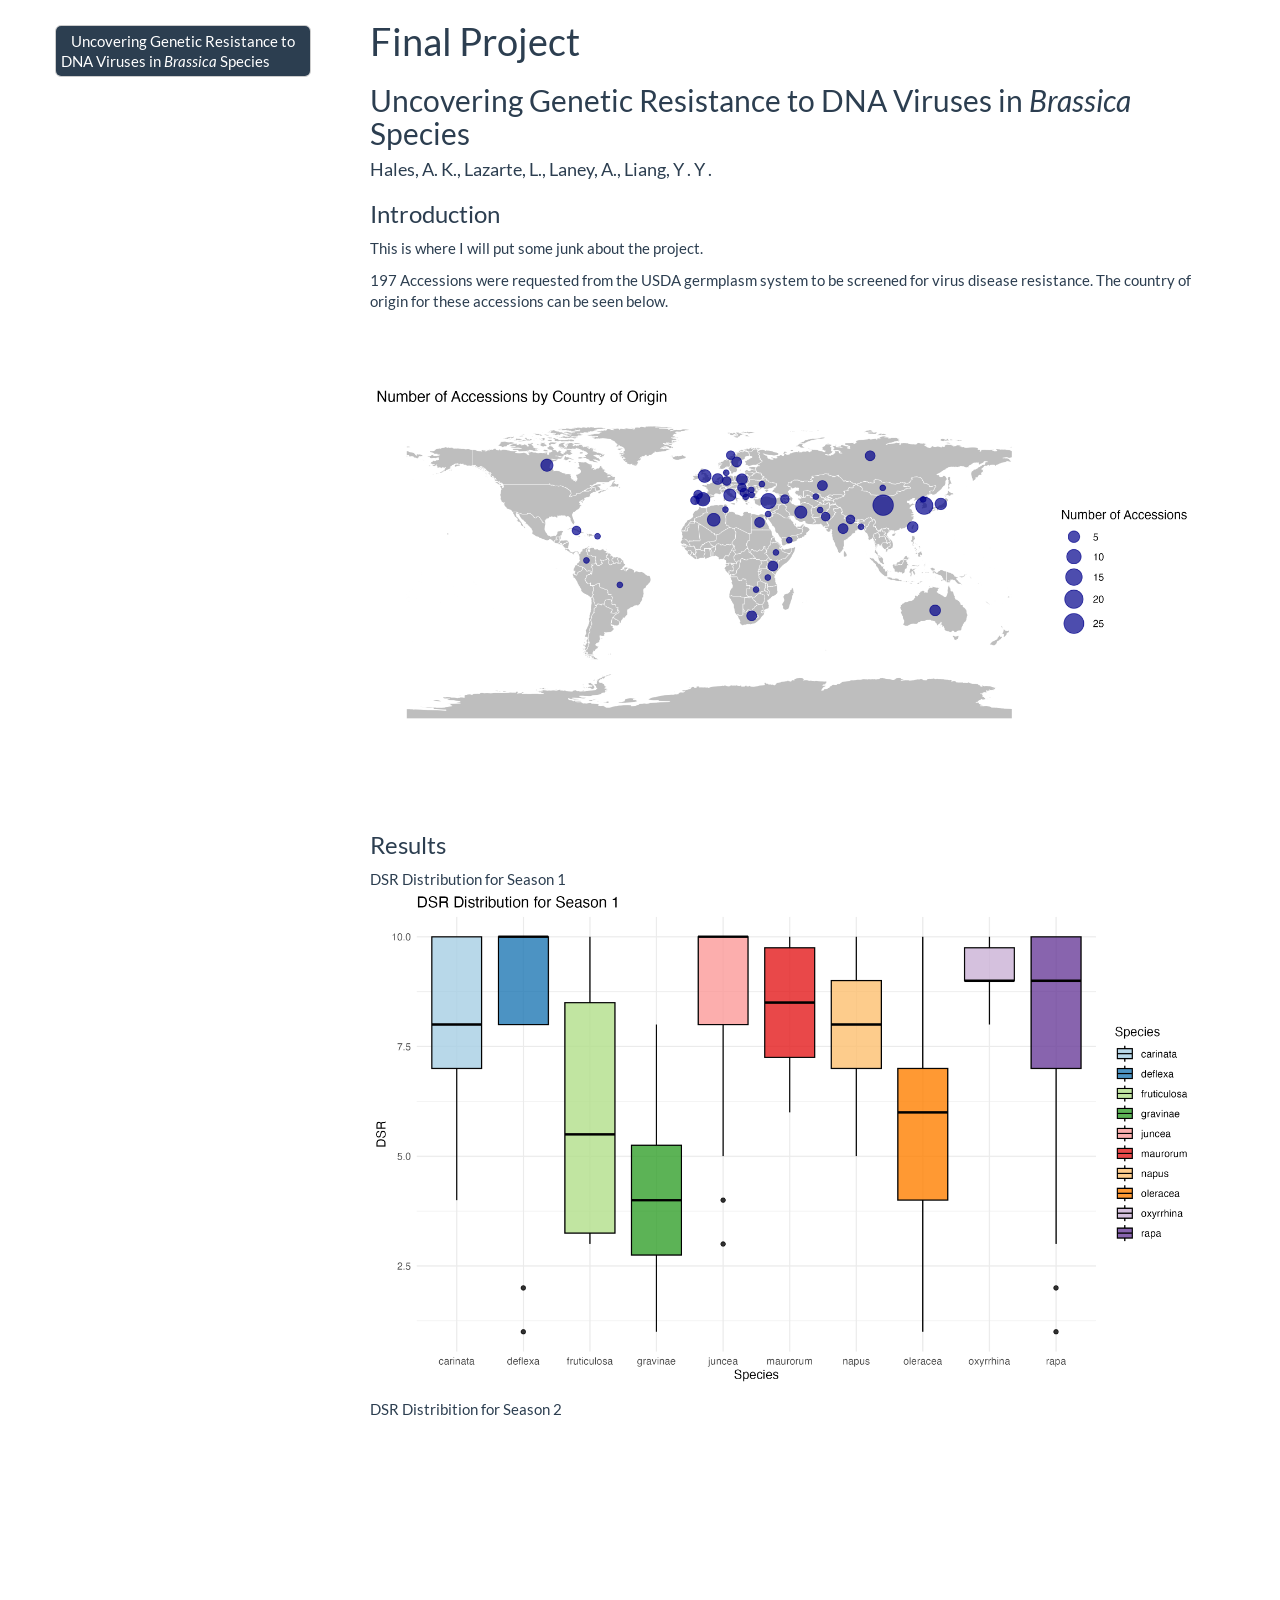
==== commit 481b075f: "update website" ====
--- a/Final_Project/index.html
+++ b/Final_Project/index.html
@@ -30,7 +30,25 @@
 !function(e,t){"use strict";"object"==typeof module&&"object"==typeof module.exports?module.exports=e.document?t(e,!0):function(e){if(!e.document)throw new Error("jQuery requires a window with a document");return t(e)}:t(e)}("undefined"!=typeof window?window:this,function(C,e){"use strict";var t=[],r=Object.getPrototypeOf,s=t.slice,g=t.flat?function(e){return t.flat.call(e)}:function(e){return t.concat.apply([],e)},u=t.push,i=t.indexOf,n={},o=n.toString,v=n.hasOwnProperty,a=v.toString,l=a.call(Object),y={},m=function(e){return"function"==typeof e&&"number"!=typeof e.nodeType&&"function"!=typeof e.item},x=function(e){return null!=e&&e===e.window},E=C.document,c={type:!0,src:!0,nonce:!0,noModule:!0};function b(e,t,n){var r,i,o=(n=n||E).createElement("script");if(o.text=e,t)for(r in c)(i=t[r]||t.getAttribute&&t.getAttribute(r))&&o.setAttribute(r,i);n.head.appendChild(o).parentNode.removeChild(o)}function w(e){return null==e?e+"":"object"==typeof e||"function"==typeof e?n[o.call(e)]||"object":typeof e}var f="3.6.0",S=function(e,t){return new S.fn.init(e,t)};function p(e){var t=!!e&&"length"in e&&e.length,n=w(e);return!m(e)&&!x(e)&&("array"===n||0===t||"number"==typeof t&&0<t&&t-1 in e)}S.fn=S.prototype={jquery:f,constructor:S,length:0,toArray:function(){return s.call(this)},get:function(e){return null==e?s.call(this):e<0?this[e+this.length]:this[e]},pushStack:function(e){var t=S.merge(this.constructor(),e);return t.prevObject=this,t},each:function(e){return S.each(this,e)},map:function(n){return this.pushStack(S.map(this,function(e,t){return n.call(e,t,e)}))},slice:function(){return this.pushStack(s.apply(this,arguments))},first:function(){return this.eq(0)},last:function(){return this.eq(-1)},even:function(){return this.pushStack(S.grep(this,function(e,t){return(t+1)%2}))},odd:function(){return this.pushStack(S.grep(this,function(e,t){return t%2}))},eq:function(e){var t=this.length,n=+e+(e<0?t:0);return this.pushStack(0<=n&&n<t?[this[n]]:[])},end:function(){return this.prevObject||this.constructor()},push:u,sort:t.sort,splice:t.splice},S.extend=S.fn.extend=function(){var e,t,n,r,i,o,a=arguments[0]||{},s=1,u=arguments.length,l=!1;for("boolean"==typeof a&&(l=a,a=arguments[s]||{},s++),"object"==typeof a||m(a)||(a={}),s===u&&(a=this,s--);s<u;s++)if(null!=(e=arguments[s]))for(t in e)r=e[t],"__proto__"!==t&&a!==r&&(l&&r&&(S.isPlainObject(r)||(i=Array.isArray(r)))?(n=a[t],o=i&&!Array.isArray(n)?[]:i||S.isPlainObject(n)?n:{},i=!1,a[t]=S.extend(l,o,r)):void 0!==r&&(a[t]=r));return a},S.extend({expando:"jQuery"+(f+Math.random()).replace(/\D/g,""),isReady:!0,error:function(e){throw new Error(e)},noop:function(){},isPlainObject:function(e){var t,n;return!(!e||"[object Object]"!==o.call(e))&&(!(t=r(e))||"function"==typeof(n=v.call(t,"constructor")&&t.constructor)&&a.call(n)===l)},isEmptyObject:function(e){var t;for(t in e)return!1;return!0},globalEval:function(e,t,n){b(e,{nonce:t&&t.nonce},n)},each:function(e,t){var n,r=0;if(p(e)){for(n=e.length;r<n;r++)if(!1===t.call(e[r],r,e[r]))break}else for(r in e)if(!1===t.call(e[r],r,e[r]))break;return e},makeArray:function(e,t){var n=t||[];return null!=e&&(p(Object(e))?S.merge(n,"string"==typeof e?[e]:e):u.call(n,e)),n},inArray:function(e,t,n){return null==t?-1:i.call(t,e,n)},merge:function(e,t){for(var n=+t.length,r=0,i=e.length;r<n;r++)e[i++]=t[r];return e.length=i,e},grep:function(e,t,n){for(var r=[],i=0,o=e.length,a=!n;i<o;i++)!t(e[i],i)!==a&&r.push(e[i]);return r},map:function(e,t,n){var r,i,o=0,a=[];if(p(e))for(r=e.length;o<r;o++)null!=(i=t(e[o],o,n))&&a.push(i);else for(o in e)null!=(i=t(e[o],o,n))&&a.push(i);return g(a)},guid:1,support:y}),"function"==typeof Symbol&&(S.fn[Symbol.iterator]=t[Symbol.iterator]),S.each("Boolean Number String Function Array Date RegExp Object Error Symbol".split(" "),function(e,t){n["[object "+t+"]"]=t.toLowerCase()});var d=function(n){var e,d,b,o,i,h,f,g,w,u,l,T,C,a,E,v,s,c,y,S="sizzle"+1*new Date,p=n.document,k=0,r=0,m=ue(),x=ue(),A=ue(),N=ue(),j=function(e,t){return e===t&&(l=!0),0},D={}.hasOwnProperty,t=[],q=t.pop,L=t.push,H=t.push,O=t.slice,P=function(e,t){for(var n=0,r=e.length;n<r;n++)if(e[n]===t)return n;return-1},R="checked|selected|async|autofocus|autoplay|controls|defer|disabled|hidden|ismap|loop|multiple|open|readonly|required|scoped",M="[\\x20\\t\\r\\n\\f]",I="(?:\\\\[\\da-fA-F]{1,6}"+M+"?|\\\\[^\\r\\n\\f]|[\\w-]|[^\0-\\x7f])+",W="\\["+M+"*("+I+")(?:"+M+"*([*^$|!~]?=)"+M+"*(?:'((?:\\\\.|[^\\\\'])*)'|\"((?:\\\\.|[^\\\\\"])*)\"|("+I+"))|)"+M+"*\\]",F=":("+I+")(?:\\((('((?:\\\\.|[^\\\\'])*)'|\"((?:\\\\.|[^\\\\\"])*)\")|((?:\\\\.|[^\\\\()[\\]]|"+W+")*)|.*)\\)|)",B=new RegExp(M+"+","g"),$=new RegExp("^"+M+"+|((?:^|[^\\\\])(?:\\\\.)*)"+M+"+$","g"),_=new RegExp("^"+M+"*,"+M+"*"),z=new RegExp("^"+M+"*([>+~]|"+M+")"+M+"*"),U=new RegExp(M+"|>"),X=new RegExp(F),V=new RegExp("^"+I+"$"),G={ID:new RegExp("^#("+I+")"),CLASS:new RegExp("^\\.("+I+")"),TAG:new RegExp("^("+I+"|[*])"),ATTR:new RegExp("^"+W),PSEUDO:new RegExp("^"+F),CHILD:new RegExp("^:(only|first|last|nth|nth-last)-(child|of-type)(?:\\("+M+"*(even|odd|(([+-]|)(\\d*)n|)"+M+"*(?:([+-]|)"+M+"*(\\d+)|))"+M+"*\\)|)","i"),bool:new RegExp("^(?:"+R+")$","i"),needsContext:new RegExp("^"+M+"*[>+~]|:(even|odd|eq|gt|lt|nth|first|last)(?:\\("+M+"*((?:-\\d)?\\d*)"+M+"*\\)|)(?=[^-]|$)","i")},Y=/HTML$/i,Q=/^(?:input|select|textarea|button)$/i,J=/^h\d$/i,K=/^[^{]+\{\s*\[native \w/,Z=/^(?:#([\w-]+)|(\w+)|\.([\w-]+))$/,ee=/[+~]/,te=new RegExp("\\\\[\\da-fA-F]{1,6}"+M+"?|\\\\([^\\r\\n\\f])","g"),ne=function(e,t){var n="0x"+e.slice(1)-65536;return t||(n<0?String.fromCharCode(n+65536):String.fromCharCode(n>>10|55296,1023&n|56320))},re=/([\0-\x1f\x7f]|^-?\d)|^-$|[^\0-\x1f\x7f-\uFFFF\w-]/g,ie=function(e,t){return t?"\0"===e?"\ufffd":e.slice(0,-1)+"\\"+e.charCodeAt(e.length-1).toString(16)+" ":"\\"+e},oe=function(){T()},ae=be(function(e){return!0===e.disabled&&"fieldset"===e.nodeName.toLowerCase()},{dir:"parentNode",next:"legend"});try{H.apply(t=O.call(p.childNodes),p.childNodes),t[p.childNodes.length].nodeType}catch(e){H={apply:t.length?function(e,t){L.apply(e,O.call(t))}:function(e,t){var n=e.length,r=0;while(e[n++]=t[r++]);e.length=n-1}}}function se(t,e,n,r){var i,o,a,s,u,l,c,f=e&&e.ownerDocument,p=e?e.nodeType:9;if(n=n||[],"string"!=typeof t||!t||1!==p&&9!==p&&11!==p)return n;if(!r&&(T(e),e=e||C,E)){if(11!==p&&(u=Z.exec(t)))if(i=u[1]){if(9===p){if(!(a=e.getElementById(i)))return n;if(a.id===i)return n.push(a),n}else if(f&&(a=f.getElementById(i))&&y(e,a)&&a.id===i)return n.push(a),n}else{if(u[2])return H.apply(n,e.getElementsByTagName(t)),n;if((i=u[3])&&d.getElementsByClassName&&e.getElementsByClassName)return H.apply(n,e.getElementsByClassName(i)),n}if(d.qsa&&!N[t+" "]&&(!v||!v.test(t))&&(1!==p||"object"!==e.nodeName.toLowerCase())){if(c=t,f=e,1===p&&(U.test(t)||z.test(t))){(f=ee.test(t)&&ye(e.parentNode)||e)===e&&d.scope||((s=e.getAttribute("id"))?s=s.replace(re,ie):e.setAttribute("id",s=S)),o=(l=h(t)).length;while(o--)l[o]=(s?"#"+s:":scope")+" "+xe(l[o]);c=l.join(",")}try{return H.apply(n,f.querySelectorAll(c)),n}catch(e){N(t,!0)}finally{s===S&&e.removeAttribute("id")}}}return g(t.replace($,"$1"),e,n,r)}function ue(){var r=[];return function e(t,n){return r.push(t+" ")>b.cacheLength&&delete e[r.shift()],e[t+" "]=n}}function le(e){return e[S]=!0,e}function ce(e){var t=C.createElement("fieldset");try{return!!e(t)}catch(e){return!1}finally{t.parentNode&&t.parentNode.removeChild(t),t=null}}function fe(e,t){var n=e.split("|"),r=n.length;while(r--)b.attrHandle[n[r]]=t}function pe(e,t){var n=t&&e,r=n&&1===e.nodeType&&1===t.nodeType&&e.sourceIndex-t.sourceIndex;if(r)return r;if(n)while(n=n.nextSibling)if(n===t)return-1;return e?1:-1}function de(t){return function(e){return"input"===e.nodeName.toLowerCase()&&e.type===t}}function he(n){return function(e){var t=e.nodeName.toLowerCase();return("input"===t||"button"===t)&&e.type===n}}function ge(t){return function(e){return"form"in e?e.parentNode&&!1===e.disabled?"label"in e?"label"in e.parentNode?e.parentNode.disabled===t:e.disabled===t:e.isDisabled===t||e.isDisabled!==!t&&ae(e)===t:e.disabled===t:"label"in e&&e.disabled===t}}function ve(a){return le(function(o){return o=+o,le(function(e,t){var n,r=a([],e.length,o),i=r.length;while(i--)e[n=r[i]]&&(e[n]=!(t[n]=e[n]))})})}function ye(e){return e&&"undefined"!=typeof e.getElementsByTagName&&e}for(e in d=se.support={},i=se.isXML=function(e){var t=e&&e.namespaceURI,n=e&&(e.ownerDocument||e).documentElement;return!Y.test(t||n&&n.nodeName||"HTML")},T=se.setDocument=function(e){var t,n,r=e?e.ownerDocument||e:p;return r!=C&&9===r.nodeType&&r.documentElement&&(a=(C=r).documentElement,E=!i(C),p!=C&&(n=C.defaultView)&&n.top!==n&&(n.addEventListener?n.addEventListener("unload",oe,!1):n.attachEvent&&n.attachEvent("onunload",oe)),d.scope=ce(function(e){return a.appendChild(e).appendChild(C.createElement("div")),"undefined"!=typeof e.querySelectorAll&&!e.querySelectorAll(":scope fieldset div").length}),d.attributes=ce(function(e){return e.className="i",!e.getAttribute("className")}),d.getElementsByTagName=ce(function(e){return e.appendChild(C.createComment("")),!e.getElementsByTagName("*").length}),d.getElementsByClassName=K.test(C.getElementsByClassName),d.getById=ce(function(e){return a.appendChild(e).id=S,!C.getElementsByName||!C.getElementsByName(S).length}),d.getById?(b.filter.ID=function(e){var t=e.replace(te,ne);return function(e){return e.getAttribute("id")===t}},b.find.ID=function(e,t){if("undefined"!=typeof t.getElementById&&E){var n=t.getElementById(e);return n?[n]:[]}}):(b.filter.ID=function(e){var n=e.replace(te,ne);return function(e){var t="undefined"!=typeof e.getAttributeNode&&e.getAttributeNode("id");return t&&t.value===n}},b.find.ID=function(e,t){if("undefined"!=typeof t.getElementById&&E){var n,r,i,o=t.getElementById(e);if(o){if((n=o.getAttributeNode("id"))&&n.value===e)return[o];i=t.getElementsByName(e),r=0;while(o=i[r++])if((n=o.getAttributeNode("id"))&&n.value===e)return[o]}return[]}}),b.find.TAG=d.getElementsByTagName?function(e,t){return"undefined"!=typeof t.getElementsByTagName?t.getElementsByTagName(e):d.qsa?t.querySelectorAll(e):void 0}:function(e,t){var n,r=[],i=0,o=t.getElementsByTagName(e);if("*"===e){while(n=o[i++])1===n.nodeType&&r.push(n);return r}return o},b.find.CLASS=d.getElementsByClassName&&function(e,t){if("undefined"!=typeof t.getElementsByClassName&&E)return t.getElementsByClassName(e)},s=[],v=[],(d.qsa=K.test(C.querySelectorAll))&&(ce(function(e){var t;a.appendChild(e).innerHTML="<a id='"+S+"'></a><select id='"+S+"-\r\\' msallowcapture=''><option selected=''></option></select>",e.querySelectorAll("[msallowcapture^='']").length&&v.push("[*^$]="+M+"*(?:''|\"\")"),e.querySelectorAll("[selected]").length||v.push("\\["+M+"*(?:value|"+R+")"),e.querySelectorAll("[id~="+S+"-]").length||v.push("~="),(t=C.createElement("input")).setAttribute("name",""),e.appendChild(t),e.querySelectorAll("[name='']").length||v.push("\\["+M+"*name"+M+"*="+M+"*(?:''|\"\")"),e.querySelectorAll(":checked").length||v.push(":checked"),e.querySelectorAll("a#"+S+"+*").length||v.push(".#.+[+~]"),e.querySelectorAll("\\\f"),v.push("[\\r\\n\\f]")}),ce(function(e){e.innerHTML="<a href='' disabled='disabled'></a><select disabled='disabled'><option/></select>";var t=C.createElement("input");t.setAttribute("type","hidden"),e.appendChild(t).setAttribute("name","D"),e.querySelectorAll("[name=d]").length&&v.push("name"+M+"*[*^$|!~]?="),2!==e.querySelectorAll(":enabled").length&&v.push(":enabled",":disabled"),a.appendChild(e).disabled=!0,2!==e.querySelectorAll(":disabled").length&&v.push(":enabled",":disabled"),e.querySelectorAll("*,:x"),v.push(",.*:")})),(d.matchesSelector=K.test(c=a.matches||a.webkitMatchesSelector||a.mozMatchesSelector||a.oMatchesSelector||a.msMatchesSelector))&&ce(function(e){d.disconnectedMatch=c.call(e,"*"),c.call(e,"[s!='']:x"),s.push("!=",F)}),v=v.length&&new RegExp(v.join("|")),s=s.length&&new RegExp(s.join("|")),t=K.test(a.compareDocumentPosition),y=t||K.test(a.contains)?function(e,t){var n=9===e.nodeType?e.documentElement:e,r=t&&t.parentNode;return e===r||!(!r||1!==r.nodeType||!(n.contains?n.contains(r):e.compareDocumentPosition&&16&e.compareDocumentPosition(r)))}:function(e,t){if(t)while(t=t.parentNode)if(t===e)return!0;return!1},j=t?function(e,t){if(e===t)return l=!0,0;var n=!e.compareDocumentPosition-!t.compareDocumentPosition;return n||(1&(n=(e.ownerDocument||e)==(t.ownerDocument||t)?e.compareDocumentPosition(t):1)||!d.sortDetached&&t.compareDocumentPosition(e)===n?e==C||e.ownerDocument==p&&y(p,e)?-1:t==C||t.ownerDocument==p&&y(p,t)?1:u?P(u,e)-P(u,t):0:4&n?-1:1)}:function(e,t){if(e===t)return l=!0,0;var n,r=0,i=e.parentNode,o=t.parentNode,a=[e],s=[t];if(!i||!o)return e==C?-1:t==C?1:i?-1:o?1:u?P(u,e)-P(u,t):0;if(i===o)return pe(e,t);n=e;while(n=n.parentNode)a.unshift(n);n=t;while(n=n.parentNode)s.unshift(n);while(a[r]===s[r])r++;return r?pe(a[r],s[r]):a[r]==p?-1:s[r]==p?1:0}),C},se.matches=function(e,t){return se(e,null,null,t)},se.matchesSelector=function(e,t){if(T(e),d.matchesSelector&&E&&!N[t+" "]&&(!s||!s.test(t))&&(!v||!v.test(t)))try{var n=c.call(e,t);if(n||d.disconnectedMatch||e.document&&11!==e.document.nodeType)return n}catch(e){N(t,!0)}return 0<se(t,C,null,[e]).length},se.contains=function(e,t){return(e.ownerDocument||e)!=C&&T(e),y(e,t)},se.attr=function(e,t){(e.ownerDocument||e)!=C&&T(e);var n=b.attrHandle[t.toLowerCase()],r=n&&D.call(b.attrHandle,t.toLowerCase())?n(e,t,!E):void 0;return void 0!==r?r:d.attributes||!E?e.getAttribute(t):(r=e.getAttributeNode(t))&&r.specified?r.value:null},se.escape=function(e){return(e+"").replace(re,ie)},se.error=function(e){throw new Error("Syntax error, unrecognized expression: "+e)},se.uniqueSort=function(e){var t,n=[],r=0,i=0;if(l=!d.detectDuplicates,u=!d.sortStable&&e.slice(0),e.sort(j),l){while(t=e[i++])t===e[i]&&(r=n.push(i));while(r--)e.splice(n[r],1)}return u=null,e},o=se.getText=function(e){var t,n="",r=0,i=e.nodeType;if(i){if(1===i||9===i||11===i){if("string"==typeof e.textContent)return e.textContent;for(e=e.firstChild;e;e=e.nextSibling)n+=o(e)}else if(3===i||4===i)return e.nodeValue}else while(t=e[r++])n+=o(t);return n},(b=se.selectors={cacheLength:50,createPseudo:le,match:G,attrHandle:{},find:{},relative:{">":{dir:"parentNode",first:!0}," ":{dir:"parentNode"},"+":{dir:"previousSibling",first:!0},"~":{dir:"previousSibling"}},preFilter:{ATTR:function(e){return e[1]=e[1].replace(te,ne),e[3]=(e[3]||e[4]||e[5]||"").replace(te,ne),"~="===e[2]&&(e[3]=" "+e[3]+" "),e.slice(0,4)},CHILD:function(e){return e[1]=e[1].toLowerCase(),"nth"===e[1].slice(0,3)?(e[3]||se.error(e[0]),e[4]=+(e[4]?e[5]+(e[6]||1):2*("even"===e[3]||"odd"===e[3])),e[5]=+(e[7]+e[8]||"odd"===e[3])):e[3]&&se.error(e[0]),e},PSEUDO:function(e){var t,n=!e[6]&&e[2];return G.CHILD.test(e[0])?null:(e[3]?e[2]=e[4]||e[5]||"":n&&X.test(n)&&(t=h(n,!0))&&(t=n.indexOf(")",n.length-t)-n.length)&&(e[0]=e[0].slice(0,t),e[2]=n.slice(0,t)),e.slice(0,3))}},filter:{TAG:function(e){var t=e.replace(te,ne).toLowerCase();return"*"===e?function(){return!0}:function(e){return e.nodeName&&e.nodeName.toLowerCase()===t}},CLASS:function(e){var t=m[e+" "];return t||(t=new RegExp("(^|"+M+")"+e+"("+M+"|$)"))&&m(e,function(e){return t.test("string"==typeof e.className&&e.className||"undefined"!=typeof e.getAttribute&&e.getAttribute("class")||"")})},ATTR:function(n,r,i){return function(e){var t=se.attr(e,n);return null==t?"!="===r:!r||(t+="","="===r?t===i:"!="===r?t!==i:"^="===r?i&&0===t.indexOf(i):"*="===r?i&&-1<t.indexOf(i):"$="===r?i&&t.slice(-i.length)===i:"~="===r?-1<(" "+t.replace(B," ")+" ").indexOf(i):"|="===r&&(t===i||t.slice(0,i.length+1)===i+"-"))}},CHILD:function(h,e,t,g,v){var y="nth"!==h.slice(0,3),m="last"!==h.slice(-4),x="of-type"===e;return 1===g&&0===v?function(e){return!!e.parentNode}:function(e,t,n){var r,i,o,a,s,u,l=y!==m?"nextSibling":"previousSibling",c=e.parentNode,f=x&&e.nodeName.toLowerCase(),p=!n&&!x,d=!1;if(c){if(y){while(l){a=e;while(a=a[l])if(x?a.nodeName.toLowerCase()===f:1===a.nodeType)return!1;u=l="only"===h&&!u&&"nextSibling"}return!0}if(u=[m?c.firstChild:c.lastChild],m&&p){d=(s=(r=(i=(o=(a=c)[S]||(a[S]={}))[a.uniqueID]||(o[a.uniqueID]={}))[h]||[])[0]===k&&r[1])&&r[2],a=s&&c.childNodes[s];while(a=++s&&a&&a[l]||(d=s=0)||u.pop())if(1===a.nodeType&&++d&&a===e){i[h]=[k,s,d];break}}else if(p&&(d=s=(r=(i=(o=(a=e)[S]||(a[S]={}))[a.uniqueID]||(o[a.uniqueID]={}))[h]||[])[0]===k&&r[1]),!1===d)while(a=++s&&a&&a[l]||(d=s=0)||u.pop())if((x?a.nodeName.toLowerCase()===f:1===a.nodeType)&&++d&&(p&&((i=(o=a[S]||(a[S]={}))[a.uniqueID]||(o[a.uniqueID]={}))[h]=[k,d]),a===e))break;return(d-=v)===g||d%g==0&&0<=d/g}}},PSEUDO:function(e,o){var t,a=b.pseudos[e]||b.setFilters[e.toLowerCase()]||se.error("unsupported pseudo: "+e);return a[S]?a(o):1<a.length?(t=[e,e,"",o],b.setFilters.hasOwnProperty(e.toLowerCase())?le(function(e,t){var n,r=a(e,o),i=r.length;while(i--)e[n=P(e,r[i])]=!(t[n]=r[i])}):function(e){return a(e,0,t)}):a}},pseudos:{not:le(function(e){var r=[],i=[],s=f(e.replace($,"$1"));return s[S]?le(function(e,t,n,r){var i,o=s(e,null,r,[]),a=e.length;while(a--)(i=o[a])&&(e[a]=!(t[a]=i))}):function(e,t,n){return r[0]=e,s(r,null,n,i),r[0]=null,!i.pop()}}),has:le(function(t){return function(e){return 0<se(t,e).length}}),contains:le(function(t){return t=t.replace(te,ne),function(e){return-1<(e.textContent||o(e)).indexOf(t)}}),lang:le(function(n){return V.test(n||"")||se.error("unsupported lang: "+n),n=n.replace(te,ne).toLowerCase(),function(e){var t;do{if(t=E?e.lang:e.getAttribute("xml:lang")||e.getAttribute("lang"))return(t=t.toLowerCase())===n||0===t.indexOf(n+"-")}while((e=e.parentNode)&&1===e.nodeType);return!1}}),target:function(e){var t=n.location&&n.location.hash;return t&&t.slice(1)===e.id},root:function(e){return e===a},focus:function(e){return e===C.activeElement&&(!C.hasFocus||C.hasFocus())&&!!(e.type||e.href||~e.tabIndex)},enabled:ge(!1),disabled:ge(!0),checked:function(e){var t=e.nodeName.toLowerCase();return"input"===t&&!!e.checked||"option"===t&&!!e.selected},selected:function(e){return e.parentNode&&e.parentNode.selectedIndex,!0===e.selected},empty:function(e){for(e=e.firstChild;e;e=e.nextSibling)if(e.nodeType<6)return!1;return!0},parent:function(e){return!b.pseudos.empty(e)},header:function(e){return J.test(e.nodeName)},input:function(e){return Q.test(e.nodeName)},button:function(e){var t=e.nodeName.toLowerCase();return"input"===t&&"button"===e.type||"button"===t},text:function(e){var t;return"input"===e.nodeName.toLowerCase()&&"text"===e.type&&(null==(t=e.getAttribute("type"))||"text"===t.toLowerCase())},first:ve(function(){return[0]}),last:ve(function(e,t){return[t-1]}),eq:ve(function(e,t,n){return[n<0?n+t:n]}),even:ve(function(e,t){for(var n=0;n<t;n+=2)e.push(n);return e}),odd:ve(function(e,t){for(var n=1;n<t;n+=2)e.push(n);return e}),lt:ve(function(e,t,n){for(var r=n<0?n+t:t<n?t:n;0<=--r;)e.push(r);return e}),gt:ve(function(e,t,n){for(var r=n<0?n+t:n;++r<t;)e.push(r);return e})}}).pseudos.nth=b.pseudos.eq,{radio:!0,checkbox:!0,file:!0,password:!0,image:!0})b.pseudos[e]=de(e);for(e in{submit:!0,reset:!0})b.pseudos[e]=he(e);function me(){}function xe(e){for(var t=0,n=e.length,r="";t<n;t++)r+=e[t].value;return r}function be(s,e,t){var u=e.dir,l=e.next,c=l||u,f=t&&"parentNode"===c,p=r++;return e.first?function(e,t,n){while(e=e[u])if(1===e.nodeType||f)return s(e,t,n);return!1}:function(e,t,n){var r,i,o,a=[k,p];if(n){while(e=e[u])if((1===e.nodeType||f)&&s(e,t,n))return!0}else while(e=e[u])if(1===e.nodeType||f)if(i=(o=e[S]||(e[S]={}))[e.uniqueID]||(o[e.uniqueID]={}),l&&l===e.nodeName.toLowerCase())e=e[u]||e;else{if((r=i[c])&&r[0]===k&&r[1]===p)return a[2]=r[2];if((i[c]=a)[2]=s(e,t,n))return!0}return!1}}function we(i){return 1<i.length?function(e,t,n){var r=i.length;while(r--)if(!i[r](e,t,n))return!1;return!0}:i[0]}function Te(e,t,n,r,i){for(var o,a=[],s=0,u=e.length,l=null!=t;s<u;s++)(o=e[s])&&(n&&!n(o,r,i)||(a.push(o),l&&t.push(s)));return a}function Ce(d,h,g,v,y,e){return v&&!v[S]&&(v=Ce(v)),y&&!y[S]&&(y=Ce(y,e)),le(function(e,t,n,r){var i,o,a,s=[],u=[],l=t.length,c=e||function(e,t,n){for(var r=0,i=t.length;r<i;r++)se(e,t[r],n);return n}(h||"*",n.nodeType?[n]:n,[]),f=!d||!e&&h?c:Te(c,s,d,n,r),p=g?y||(e?d:l||v)?[]:t:f;if(g&&g(f,p,n,r),v){i=Te(p,u),v(i,[],n,r),o=i.length;while(o--)(a=i[o])&&(p[u[o]]=!(f[u[o]]=a))}if(e){if(y||d){if(y){i=[],o=p.length;while(o--)(a=p[o])&&i.push(f[o]=a);y(null,p=[],i,r)}o=p.length;while(o--)(a=p[o])&&-1<(i=y?P(e,a):s[o])&&(e[i]=!(t[i]=a))}}else p=Te(p===t?p.splice(l,p.length):p),y?y(null,t,p,r):H.apply(t,p)})}function Ee(e){for(var i,t,n,r=e.length,o=b.relative[e[0].type],a=o||b.relative[" "],s=o?1:0,u=be(function(e){return e===i},a,!0),l=be(function(e){return-1<P(i,e)},a,!0),c=[function(e,t,n){var r=!o&&(n||t!==w)||((i=t).nodeType?u(e,t,n):l(e,t,n));return i=null,r}];s<r;s++)if(t=b.relative[e[s].type])c=[be(we(c),t)];else{if((t=b.filter[e[s].type].apply(null,e[s].matches))[S]){for(n=++s;n<r;n++)if(b.relative[e[n].type])break;return Ce(1<s&&we(c),1<s&&xe(e.slice(0,s-1).concat({value:" "===e[s-2].type?"*":""})).replace($,"$1"),t,s<n&&Ee(e.slice(s,n)),n<r&&Ee(e=e.slice(n)),n<r&&xe(e))}c.push(t)}return we(c)}return me.prototype=b.filters=b.pseudos,b.setFilters=new me,h=se.tokenize=function(e,t){var n,r,i,o,a,s,u,l=x[e+" "];if(l)return t?0:l.slice(0);a=e,s=[],u=b.preFilter;while(a){for(o in n&&!(r=_.exec(a))||(r&&(a=a.slice(r[0].length)||a),s.push(i=[])),n=!1,(r=z.exec(a))&&(n=r.shift(),i.push({value:n,type:r[0].replace($," ")}),a=a.slice(n.length)),b.filter)!(r=G[o].exec(a))||u[o]&&!(r=u[o](r))||(n=r.shift(),i.push({value:n,type:o,matches:r}),a=a.slice(n.length));if(!n)break}return t?a.length:a?se.error(e):x(e,s).slice(0)},f=se.compile=function(e,t){var n,v,y,m,x,r,i=[],o=[],a=A[e+" "];if(!a){t||(t=h(e)),n=t.length;while(n--)(a=Ee(t[n]))[S]?i.push(a):o.push(a);(a=A(e,(v=o,m=0<(y=i).length,x=0<v.length,r=function(e,t,n,r,i){var o,a,s,u=0,l="0",c=e&&[],f=[],p=w,d=e||x&&b.find.TAG("*",i),h=k+=null==p?1:Math.random()||.1,g=d.length;for(i&&(w=t==C||t||i);l!==g&&null!=(o=d[l]);l++){if(x&&o){a=0,t||o.ownerDocument==C||(T(o),n=!E);while(s=v[a++])if(s(o,t||C,n)){r.push(o);break}i&&(k=h)}m&&((o=!s&&o)&&u--,e&&c.push(o))}if(u+=l,m&&l!==u){a=0;while(s=y[a++])s(c,f,t,n);if(e){if(0<u)while(l--)c[l]||f[l]||(f[l]=q.call(r));f=Te(f)}H.apply(r,f),i&&!e&&0<f.length&&1<u+y.length&&se.uniqueSort(r)}return i&&(k=h,w=p),c},m?le(r):r))).selector=e}return a},g=se.select=function(e,t,n,r){var i,o,a,s,u,l="function"==typeof e&&e,c=!r&&h(e=l.selector||e);if(n=n||[],1===c.length){if(2<(o=c[0]=c[0].slice(0)).length&&"ID"===(a=o[0]).type&&9===t.nodeType&&E&&b.relative[o[1].type]){if(!(t=(b.find.ID(a.matches[0].replace(te,ne),t)||[])[0]))return n;l&&(t=t.parentNode),e=e.slice(o.shift().value.length)}i=G.needsContext.test(e)?0:o.length;while(i--){if(a=o[i],b.relative[s=a.type])break;if((u=b.find[s])&&(r=u(a.matches[0].replace(te,ne),ee.test(o[0].type)&&ye(t.parentNode)||t))){if(o.splice(i,1),!(e=r.length&&xe(o)))return H.apply(n,r),n;break}}}return(l||f(e,c))(r,t,!E,n,!t||ee.test(e)&&ye(t.parentNode)||t),n},d.sortStable=S.split("").sort(j).join("")===S,d.detectDuplicates=!!l,T(),d.sortDetached=ce(function(e){return 1&e.compareDocumentPosition(C.createElement("fieldset"))}),ce(function(e){return e.innerHTML="<a href='#'></a>","#"===e.firstChild.getAttribute("href")})||fe("type|href|height|width",function(e,t,n){if(!n)return e.getAttribute(t,"type"===t.toLowerCase()?1:2)}),d.attributes&&ce(function(e){return e.innerHTML="<input/>",e.firstChild.setAttribute("value",""),""===e.firstChild.getAttribute("value")})||fe("value",function(e,t,n){if(!n&&"input"===e.nodeName.toLowerCase())return e.defaultValue}),ce(function(e){return null==e.getAttribute("disabled")})||fe(R,function(e,t,n){var r;if(!n)return!0===e[t]?t.toLowerCase():(r=e.getAttributeNode(t))&&r.specified?r.value:null}),se}(C);S.find=d,S.expr=d.selectors,S.expr[":"]=S.expr.pseudos,S.uniqueSort=S.unique=d.uniqueSort,S.text=d.getText,S.isXMLDoc=d.isXML,S.contains=d.contains,S.escapeSelector=d.escape;var h=function(e,t,n){var r=[],i=void 0!==n;while((e=e[t])&&9!==e.nodeType)if(1===e.nodeType){if(i&&S(e).is(n))break;r.push(e)}return r},T=function(e,t){for(var n=[];e;e=e.nextSibling)1===e.nodeType&&e!==t&&n.push(e);return n},k=S.expr.match.needsContext;function A(e,t){return e.nodeName&&e.nodeName.toLowerCase()===t.toLowerCase()}var N=/^<([a-z][^\/\0>:\x20\t\r\n\f]*)[\x20\t\r\n\f]*\/?>(?:<\/\1>|)$/i;function j(e,n,r){return m(n)?S.grep(e,function(e,t){return!!n.call(e,t,e)!==r}):n.nodeType?S.grep(e,function(e){return e===n!==r}):"string"!=typeof n?S.grep(e,function(e){return-1<i.call(n,e)!==r}):S.filter(n,e,r)}S.filter=function(e,t,n){var r=t[0];return n&&(e=":not("+e+")"),1===t.length&&1===r.nodeType?S.find.matchesSelector(r,e)?[r]:[]:S.find.matches(e,S.grep(t,function(e){return 1===e.nodeType}))},S.fn.extend({find:function(e){var t,n,r=this.length,i=this;if("string"!=typeof e)return this.pushStack(S(e).filter(function(){for(t=0;t<r;t++)if(S.contains(i[t],this))return!0}));for(n=this.pushStack([]),t=0;t<r;t++)S.find(e,i[t],n);return 1<r?S.uniqueSort(n):n},filter:function(e){return this.pushStack(j(this,e||[],!1))},not:function(e){return this.pushStack(j(this,e||[],!0))},is:function(e){return!!j(this,"string"==typeof e&&k.test(e)?S(e):e||[],!1).length}});var D,q=/^(?:\s*(<[\w\W]+>)[^>]*|#([\w-]+))$/;(S.fn.init=function(e,t,n){var r,i;if(!e)return this;if(n=n||D,"string"==typeof e){if(!(r="<"===e[0]&&">"===e[e.length-1]&&3<=e.length?[null,e,null]:q.exec(e))||!r[1]&&t)return!t||t.jquery?(t||n).find(e):this.constructor(t).find(e);if(r[1]){if(t=t instanceof S?t[0]:t,S.merge(this,S.parseHTML(r[1],t&&t.nodeType?t.ownerDocument||t:E,!0)),N.test(r[1])&&S.isPlainObject(t))for(r in t)m(this[r])?this[r](t[r]):this.attr(r,t[r]);return this}return(i=E.getElementById(r[2]))&&(this[0]=i,this.length=1),this}return e.nodeType?(this[0]=e,this.length=1,this):m(e)?void 0!==n.ready?n.ready(e):e(S):S.makeArray(e,this)}).prototype=S.fn,D=S(E);var L=/^(?:parents|prev(?:Until|All))/,H={children:!0,contents:!0,next:!0,prev:!0};function O(e,t){while((e=e[t])&&1!==e.nodeType);return e}S.fn.extend({has:function(e){var t=S(e,this),n=t.length;return this.filter(function(){for(var e=0;e<n;e++)if(S.contains(this,t[e]))return!0})},closest:function(e,t){var n,r=0,i=this.length,o=[],a="string"!=typeof e&&S(e);if(!k.test(e))for(;r<i;r++)for(n=this[r];n&&n!==t;n=n.parentNode)if(n.nodeType<11&&(a?-1<a.index(n):1===n.nodeType&&S.find.matchesSelector(n,e))){o.push(n);break}return this.pushStack(1<o.length?S.uniqueSort(o):o)},index:function(e){return e?"string"==typeof e?i.call(S(e),this[0]):i.call(this,e.jquery?e[0]:e):this[0]&&this[0].parentNode?this.first().prevAll().length:-1},add:function(e,t){return this.pushStack(S.uniqueSort(S.merge(this.get(),S(e,t))))},addBack:function(e){return this.add(null==e?this.prevObject:this.prevObject.filter(e))}}),S.each({parent:function(e){var t=e.parentNode;return t&&11!==t.nodeType?t:null},parents:function(e){return h(e,"parentNode")},parentsUntil:function(e,t,n){return h(e,"parentNode",n)},next:function(e){return O(e,"nextSibling")},prev:function(e){return O(e,"previousSibling")},nextAll:function(e){return h(e,"nextSibling")},prevAll:function(e){return h(e,"previousSibling")},nextUntil:function(e,t,n){return h(e,"nextSibling",n)},prevUntil:function(e,t,n){return h(e,"previousSibling",n)},siblings:function(e){return T((e.parentNode||{}).firstChild,e)},children:function(e){return T(e.firstChild)},contents:function(e){return null!=e.contentDocument&&r(e.contentDocument)?e.contentDocument:(A(e,"template")&&(e=e.content||e),S.merge([],e.childNodes))}},function(r,i){S.fn[r]=function(e,t){var n=S.map(this,i,e);return"Until"!==r.slice(-5)&&(t=e),t&&"string"==typeof t&&(n=S.filter(t,n)),1<this.length&&(H[r]||S.uniqueSort(n),L.test(r)&&n.reverse()),this.pushStack(n)}});var P=/[^\x20\t\r\n\f]+/g;function R(e){return e}function M(e){throw e}function I(e,t,n,r){var i;try{e&&m(i=e.promise)?i.call(e).done(t).fail(n):e&&m(i=e.then)?i.call(e,t,n):t.apply(void 0,[e].slice(r))}catch(e){n.apply(void 0,[e])}}S.Callbacks=function(r){var e,n;r="string"==typeof r?(e=r,n={},S.each(e.match(P)||[],function(e,t){n[t]=!0}),n):S.extend({},r);var i,t,o,a,s=[],u=[],l=-1,c=function(){for(a=a||r.once,o=i=!0;u.length;l=-1){t=u.shift();while(++l<s.length)!1===s[l].apply(t[0],t[1])&&r.stopOnFalse&&(l=s.length,t=!1)}r.memory||(t=!1),i=!1,a&&(s=t?[]:"")},f={add:function(){return s&&(t&&!i&&(l=s.length-1,u.push(t)),function n(e){S.each(e,function(e,t){m(t)?r.unique&&f.has(t)||s.push(t):t&&t.length&&"string"!==w(t)&&n(t)})}(arguments),t&&!i&&c()),this},remove:function(){return S.each(arguments,function(e,t){var n;while(-1<(n=S.inArray(t,s,n)))s.splice(n,1),n<=l&&l--}),this},has:function(e){return e?-1<S.inArray(e,s):0<s.length},empty:function(){return s&&(s=[]),this},disable:function(){return a=u=[],s=t="",this},disabled:function(){return!s},lock:function(){return a=u=[],t||i||(s=t=""),this},locked:function(){return!!a},fireWith:function(e,t){return a||(t=[e,(t=t||[]).slice?t.slice():t],u.push(t),i||c()),this},fire:function(){return f.fireWith(this,arguments),this},fired:function(){return!!o}};return f},S.extend({Deferred:function(e){var o=[["notify","progress",S.Callbacks("memory"),S.Callbacks("memory"),2],["resolve","done",S.Callbacks("once memory"),S.Callbacks("once memory"),0,"resolved"],["reject","fail",S.Callbacks("once memory"),S.Callbacks("once memory"),1,"rejected"]],i="pending",a={state:function(){return i},always:function(){return s.done(arguments).fail(arguments),this},"catch":function(e){return a.then(null,e)},pipe:function(){var i=arguments;return S.Deferred(function(r){S.each(o,function(e,t){var n=m(i[t[4]])&&i[t[4]];s[t[1]](function(){var e=n&&n.apply(this,arguments);e&&m(e.promise)?e.promise().progress(r.notify).done(r.resolve).fail(r.reject):r[t[0]+"With"](this,n?[e]:arguments)})}),i=null}).promise()},then:function(t,n,r){var u=0;function l(i,o,a,s){return function(){var n=this,r=arguments,e=function(){var e,t;if(!(i<u)){if((e=a.apply(n,r))===o.promise())throw new TypeError("Thenable self-resolution");t=e&&("object"==typeof e||"function"==typeof e)&&e.then,m(t)?s?t.call(e,l(u,o,R,s),l(u,o,M,s)):(u++,t.call(e,l(u,o,R,s),l(u,o,M,s),l(u,o,R,o.notifyWith))):(a!==R&&(n=void 0,r=[e]),(s||o.resolveWith)(n,r))}},t=s?e:function(){try{e()}catch(e){S.Deferred.exceptionHook&&S.Deferred.exceptionHook(e,t.stackTrace),u<=i+1&&(a!==M&&(n=void 0,r=[e]),o.rejectWith(n,r))}};i?t():(S.Deferred.getStackHook&&(t.stackTrace=S.Deferred.getStackHook()),C.setTimeout(t))}}return S.Deferred(function(e){o[0][3].add(l(0,e,m(r)?r:R,e.notifyWith)),o[1][3].add(l(0,e,m(t)?t:R)),o[2][3].add(l(0,e,m(n)?n:M))}).promise()},promise:function(e){return null!=e?S.extend(e,a):a}},s={};return S.each(o,function(e,t){var n=t[2],r=t[5];a[t[1]]=n.add,r&&n.add(function(){i=r},o[3-e][2].disable,o[3-e][3].disable,o[0][2].lock,o[0][3].lock),n.add(t[3].fire),s[t[0]]=function(){return s[t[0]+"With"](this===s?void 0:this,arguments),this},s[t[0]+"With"]=n.fireWith}),a.promise(s),e&&e.call(s,s),s},when:function(e){var n=arguments.length,t=n,r=Array(t),i=s.call(arguments),o=S.Deferred(),a=function(t){return function(e){r[t]=this,i[t]=1<arguments.length?s.call(arguments):e,--n||o.resolveWith(r,i)}};if(n<=1&&(I(e,o.done(a(t)).resolve,o.reject,!n),"pending"===o.state()||m(i[t]&&i[t].then)))return o.then();while(t--)I(i[t],a(t),o.reject);return o.promise()}});var W=/^(Eval|Internal|Range|Reference|Syntax|Type|URI)Error$/;S.Deferred.exceptionHook=function(e,t){C.console&&C.console.warn&&e&&W.test(e.name)&&C.console.warn("jQuery.Deferred exception: "+e.message,e.stack,t)},S.readyException=function(e){C.setTimeout(function(){throw e})};var F=S.Deferred();function B(){E.removeEventListener("DOMContentLoaded",B),C.removeEventListener("load",B),S.ready()}S.fn.ready=function(e){return F.then(e)["catch"](function(e){S.readyException(e)}),this},S.extend({isReady:!1,readyWait:1,ready:function(e){(!0===e?--S.readyWait:S.isReady)||(S.isReady=!0)!==e&&0<--S.readyWait||F.resolveWith(E,[S])}}),S.ready.then=F.then,"complete"===E.readyState||"loading"!==E.readyState&&!E.documentElement.doScroll?C.setTimeout(S.ready):(E.addEventListener("DOMContentLoaded",B),C.addEventListener("load",B));var $=function(e,t,n,r,i,o,a){var s=0,u=e.length,l=null==n;if("object"===w(n))for(s in i=!0,n)$(e,t,s,n[s],!0,o,a);else if(void 0!==r&&(i=!0,m(r)||(a=!0),l&&(a?(t.call(e,r),t=null):(l=t,t=function(e,t,n){return l.call(S(e),n)})),t))for(;s<u;s++)t(e[s],n,a?r:r.call(e[s],s,t(e[s],n)));return i?e:l?t.call(e):u?t(e[0],n):o},_=/^-ms-/,z=/-([a-z])/g;function U(e,t){return t.toUpperCase()}function X(e){return e.replace(_,"ms-").replace(z,U)}var V=function(e){return 1===e.nodeType||9===e.nodeType||!+e.nodeType};function G(){this.expando=S.expando+G.uid++}G.uid=1,G.prototype={cache:function(e){var t=e[this.expando];return t||(t={},V(e)&&(e.nodeType?e[this.expando]=t:Object.defineProperty(e,this.expando,{value:t,configurable:!0}))),t},set:function(e,t,n){var r,i=this.cache(e);if("string"==typeof t)i[X(t)]=n;else for(r in t)i[X(r)]=t[r];return i},get:function(e,t){return void 0===t?this.cache(e):e[this.expando]&&e[this.expando][X(t)]},access:function(e,t,n){return void 0===t||t&&"string"==typeof t&&void 0===n?this.get(e,t):(this.set(e,t,n),void 0!==n?n:t)},remove:function(e,t){var n,r=e[this.expando];if(void 0!==r){if(void 0!==t){n=(t=Array.isArray(t)?t.map(X):(t=X(t))in r?[t]:t.match(P)||[]).length;while(n--)delete r[t[n]]}(void 0===t||S.isEmptyObject(r))&&(e.nodeType?e[this.expando]=void 0:delete e[this.expando])}},hasData:function(e){var t=e[this.expando];return void 0!==t&&!S.isEmptyObject(t)}};var Y=new G,Q=new G,J=/^(?:\{[\w\W]*\}|\[[\w\W]*\])$/,K=/[A-Z]/g;function Z(e,t,n){var r,i;if(void 0===n&&1===e.nodeType)if(r="data-"+t.replace(K,"-$&").toLowerCase(),"string"==typeof(n=e.getAttribute(r))){try{n="true"===(i=n)||"false"!==i&&("null"===i?null:i===+i+""?+i:J.test(i)?JSON.parse(i):i)}catch(e){}Q.set(e,t,n)}else n=void 0;return n}S.extend({hasData:function(e){return Q.hasData(e)||Y.hasData(e)},data:function(e,t,n){return Q.access(e,t,n)},removeData:function(e,t){Q.remove(e,t)},_data:function(e,t,n){return Y.access(e,t,n)},_removeData:function(e,t){Y.remove(e,t)}}),S.fn.extend({data:function(n,e){var t,r,i,o=this[0],a=o&&o.attributes;if(void 0===n){if(this.length&&(i=Q.get(o),1===o.nodeType&&!Y.get(o,"hasDataAttrs"))){t=a.length;while(t--)a[t]&&0===(r=a[t].name).indexOf("data-")&&(r=X(r.slice(5)),Z(o,r,i[r]));Y.set(o,"hasDataAttrs",!0)}return i}return"object"==typeof n?this.each(function(){Q.set(this,n)}):$(this,function(e){var t;if(o&&void 0===e)return void 0!==(t=Q.get(o,n))?t:void 0!==(t=Z(o,n))?t:void 0;this.each(function(){Q.set(this,n,e)})},null,e,1<arguments.length,null,!0)},removeData:function(e){return this.each(function(){Q.remove(this,e)})}}),S.extend({queue:function(e,t,n){var r;if(e)return t=(t||"fx")+"queue",r=Y.get(e,t),n&&(!r||Array.isArray(n)?r=Y.access(e,t,S.makeArray(n)):r.push(n)),r||[]},dequeue:function(e,t){t=t||"fx";var n=S.queue(e,t),r=n.length,i=n.shift(),o=S._queueHooks(e,t);"inprogress"===i&&(i=n.shift(),r--),i&&("fx"===t&&n.unshift("inprogress"),delete o.stop,i.call(e,function(){S.dequeue(e,t)},o)),!r&&o&&o.empty.fire()},_queueHooks:function(e,t){var n=t+"queueHooks";return Y.get(e,n)||Y.access(e,n,{empty:S.Callbacks("once memory").add(function(){Y.remove(e,[t+"queue",n])})})}}),S.fn.extend({queue:function(t,n){var e=2;return"string"!=typeof t&&(n=t,t="fx",e--),arguments.length<e?S.queue(this[0],t):void 0===n?this:this.each(function(){var e=S.queue(this,t,n);S._queueHooks(this,t),"fx"===t&&"inprogress"!==e[0]&&S.dequeue(this,t)})},dequeue:function(e){return this.each(function(){S.dequeue(this,e)})},clearQueue:function(e){return this.queue(e||"fx",[])},promise:function(e,t){var n,r=1,i=S.Deferred(),o=this,a=this.length,s=function(){--r||i.resolveWith(o,[o])};"string"!=typeof e&&(t=e,e=void 0),e=e||"fx";while(a--)(n=Y.get(o[a],e+"queueHooks"))&&n.empty&&(r++,n.empty.add(s));return s(),i.promise(t)}});var ee=/[+-]?(?:\d*\.|)\d+(?:[eE][+-]?\d+|)/.source,te=new RegExp("^(?:([+-])=|)("+ee+")([a-z%]*)$","i"),ne=["Top","Right","Bottom","Left"],re=E.documentElement,ie=function(e){return S.contains(e.ownerDocument,e)},oe={composed:!0};re.getRootNode&&(ie=function(e){return S.contains(e.ownerDocument,e)||e.getRootNode(oe)===e.ownerDocument});var ae=function(e,t){return"none"===(e=t||e).style.display||""===e.style.display&&ie(e)&&"none"===S.css(e,"display")};function se(e,t,n,r){var i,o,a=20,s=r?function(){return r.cur()}:function(){return S.css(e,t,"")},u=s(),l=n&&n[3]||(S.cssNumber[t]?"":"px"),c=e.nodeType&&(S.cssNumber[t]||"px"!==l&&+u)&&te.exec(S.css(e,t));if(c&&c[3]!==l){u/=2,l=l||c[3],c=+u||1;while(a--)S.style(e,t,c+l),(1-o)*(1-(o=s()/u||.5))<=0&&(a=0),c/=o;c*=2,S.style(e,t,c+l),n=n||[]}return n&&(c=+c||+u||0,i=n[1]?c+(n[1]+1)*n[2]:+n[2],r&&(r.unit=l,r.start=c,r.end=i)),i}var ue={};function le(e,t){for(var n,r,i,o,a,s,u,l=[],c=0,f=e.length;c<f;c++)(r=e[c]).style&&(n=r.style.display,t?("none"===n&&(l[c]=Y.get(r,"display")||null,l[c]||(r.style.display="")),""===r.style.display&&ae(r)&&(l[c]=(u=a=o=void 0,a=(i=r).ownerDocument,s=i.nodeName,(u=ue[s])||(o=a.body.appendChild(a.createElement(s)),u=S.css(o,"display"),o.parentNode.removeChild(o),"none"===u&&(u="block"),ue[s]=u)))):"none"!==n&&(l[c]="none",Y.set(r,"display",n)));for(c=0;c<f;c++)null!=l[c]&&(e[c].style.display=l[c]);return e}S.fn.extend({show:function(){return le(this,!0)},hide:function(){return le(this)},toggle:function(e){return"boolean"==typeof e?e?this.show():this.hide():this.each(function(){ae(this)?S(this).show():S(this).hide()})}});var ce,fe,pe=/^(?:checkbox|radio)$/i,de=/<([a-z][^\/\0>\x20\t\r\n\f]*)/i,he=/^$|^module$|\/(?:java|ecma)script/i;ce=E.createDocumentFragment().appendChild(E.createElement("div")),(fe=E.createElement("input")).setAttribute("type","radio"),fe.setAttribute("checked","checked"),fe.setAttribute("name","t"),ce.appendChild(fe),y.checkClone=ce.cloneNode(!0).cloneNode(!0).lastChild.checked,ce.innerHTML="<textarea>x</textarea>",y.noCloneChecked=!!ce.cloneNode(!0).lastChild.defaultValue,ce.innerHTML="<option></option>",y.option=!!ce.lastChild;var ge={thead:[1,"<table>","</table>"],col:[2,"<table><colgroup>","</colgroup></table>"],tr:[2,"<table><tbody>","</tbody></table>"],td:[3,"<table><tbody><tr>","</tr></tbody></table>"],_default:[0,"",""]};function ve(e,t){var n;return n="undefined"!=typeof e.getElementsByTagName?e.getElementsByTagName(t||"*"):"undefined"!=typeof e.querySelectorAll?e.querySelectorAll(t||"*"):[],void 0===t||t&&A(e,t)?S.merge([e],n):n}function ye(e,t){for(var n=0,r=e.length;n<r;n++)Y.set(e[n],"globalEval",!t||Y.get(t[n],"globalEval"))}ge.tbody=ge.tfoot=ge.colgroup=ge.caption=ge.thead,ge.th=ge.td,y.option||(ge.optgroup=ge.option=[1,"<select multiple='multiple'>","</select>"]);var me=/<|&#?\w+;/;function xe(e,t,n,r,i){for(var o,a,s,u,l,c,f=t.createDocumentFragment(),p=[],d=0,h=e.length;d<h;d++)if((o=e[d])||0===o)if("object"===w(o))S.merge(p,o.nodeType?[o]:o);else if(me.test(o)){a=a||f.appendChild(t.createElement("div")),s=(de.exec(o)||["",""])[1].toLowerCase(),u=ge[s]||ge._default,a.innerHTML=u[1]+S.htmlPrefilter(o)+u[2],c=u[0];while(c--)a=a.lastChild;S.merge(p,a.childNodes),(a=f.firstChild).textContent=""}else p.push(t.createTextNode(o));f.textContent="",d=0;while(o=p[d++])if(r&&-1<S.inArray(o,r))i&&i.push(o);else if(l=ie(o),a=ve(f.appendChild(o),"script"),l&&ye(a),n){c=0;while(o=a[c++])he.test(o.type||"")&&n.push(o)}return f}var be=/^([^.]*)(?:\.(.+)|)/;function we(){return!0}function Te(){return!1}function Ce(e,t){return e===function(){try{return E.activeElement}catch(e){}}()==("focus"===t)}function Ee(e,t,n,r,i,o){var a,s;if("object"==typeof t){for(s in"string"!=typeof n&&(r=r||n,n=void 0),t)Ee(e,s,n,r,t[s],o);return e}if(null==r&&null==i?(i=n,r=n=void 0):null==i&&("string"==typeof n?(i=r,r=void 0):(i=r,r=n,n=void 0)),!1===i)i=Te;else if(!i)return e;return 1===o&&(a=i,(i=function(e){return S().off(e),a.apply(this,arguments)}).guid=a.guid||(a.guid=S.guid++)),e.each(function(){S.event.add(this,t,i,r,n)})}function Se(e,i,o){o?(Y.set(e,i,!1),S.event.add(e,i,{namespace:!1,handler:function(e){var t,n,r=Y.get(this,i);if(1&e.isTrigger&&this[i]){if(r.length)(S.event.special[i]||{}).delegateType&&e.stopPropagation();else if(r=s.call(arguments),Y.set(this,i,r),t=o(this,i),this[i](),r!==(n=Y.get(this,i))||t?Y.set(this,i,!1):n={},r!==n)return e.stopImmediatePropagation(),e.preventDefault(),n&&n.value}else r.length&&(Y.set(this,i,{value:S.event.trigger(S.extend(r[0],S.Event.prototype),r.slice(1),this)}),e.stopImmediatePropagation())}})):void 0===Y.get(e,i)&&S.event.add(e,i,we)}S.event={global:{},add:function(t,e,n,r,i){var o,a,s,u,l,c,f,p,d,h,g,v=Y.get(t);if(V(t)){n.handler&&(n=(o=n).handler,i=o.selector),i&&S.find.matchesSelector(re,i),n.guid||(n.guid=S.guid++),(u=v.events)||(u=v.events=Object.create(null)),(a=v.handle)||(a=v.handle=function(e){return"undefined"!=typeof S&&S.event.triggered!==e.type?S.event.dispatch.apply(t,arguments):void 0}),l=(e=(e||"").match(P)||[""]).length;while(l--)d=g=(s=be.exec(e[l])||[])[1],h=(s[2]||"").split(".").sort(),d&&(f=S.event.special[d]||{},d=(i?f.delegateType:f.bindType)||d,f=S.event.special[d]||{},c=S.extend({type:d,origType:g,data:r,handler:n,guid:n.guid,selector:i,needsContext:i&&S.expr.match.needsContext.test(i),namespace:h.join(".")},o),(p=u[d])||((p=u[d]=[]).delegateCount=0,f.setup&&!1!==f.setup.call(t,r,h,a)||t.addEventListener&&t.addEventListener(d,a)),f.add&&(f.add.call(t,c),c.handler.guid||(c.handler.guid=n.guid)),i?p.splice(p.delegateCount++,0,c):p.push(c),S.event.global[d]=!0)}},remove:function(e,t,n,r,i){var o,a,s,u,l,c,f,p,d,h,g,v=Y.hasData(e)&&Y.get(e);if(v&&(u=v.events)){l=(t=(t||"").match(P)||[""]).length;while(l--)if(d=g=(s=be.exec(t[l])||[])[1],h=(s[2]||"").split(".").sort(),d){f=S.event.special[d]||{},p=u[d=(r?f.delegateType:f.bindType)||d]||[],s=s[2]&&new RegExp("(^|\\.)"+h.join("\\.(?:.*\\.|)")+"(\\.|$)"),a=o=p.length;while(o--)c=p[o],!i&&g!==c.origType||n&&n.guid!==c.guid||s&&!s.test(c.namespace)||r&&r!==c.selector&&("**"!==r||!c.selector)||(p.splice(o,1),c.selector&&p.delegateCount--,f.remove&&f.remove.call(e,c));a&&!p.length&&(f.teardown&&!1!==f.teardown.call(e,h,v.handle)||S.removeEvent(e,d,v.handle),delete u[d])}else for(d in u)S.event.remove(e,d+t[l],n,r,!0);S.isEmptyObject(u)&&Y.remove(e,"handle events")}},dispatch:function(e){var t,n,r,i,o,a,s=new Array(arguments.length),u=S.event.fix(e),l=(Y.get(this,"events")||Object.create(null))[u.type]||[],c=S.event.special[u.type]||{};for(s[0]=u,t=1;t<arguments.length;t++)s[t]=arguments[t];if(u.delegateTarget=this,!c.preDispatch||!1!==c.preDispatch.call(this,u)){a=S.event.handlers.call(this,u,l),t=0;while((i=a[t++])&&!u.isPropagationStopped()){u.currentTarget=i.elem,n=0;while((o=i.handlers[n++])&&!u.isImmediatePropagationStopped())u.rnamespace&&!1!==o.namespace&&!u.rnamespace.test(o.namespace)||(u.handleObj=o,u.data=o.data,void 0!==(r=((S.event.special[o.origType]||{}).handle||o.handler).apply(i.elem,s))&&!1===(u.result=r)&&(u.preventDefault(),u.stopPropagation()))}return c.postDispatch&&c.postDispatch.call(this,u),u.result}},handlers:function(e,t){var n,r,i,o,a,s=[],u=t.delegateCount,l=e.target;if(u&&l.nodeType&&!("click"===e.type&&1<=e.button))for(;l!==this;l=l.parentNode||this)if(1===l.nodeType&&("click"!==e.type||!0!==l.disabled)){for(o=[],a={},n=0;n<u;n++)void 0===a[i=(r=t[n]).selector+" "]&&(a[i]=r.needsContext?-1<S(i,this).index(l):S.find(i,this,null,[l]).length),a[i]&&o.push(r);o.length&&s.push({elem:l,handlers:o})}return l=this,u<t.length&&s.push({elem:l,handlers:t.slice(u)}),s},addProp:function(t,e){Object.defineProperty(S.Event.prototype,t,{enumerable:!0,configurable:!0,get:m(e)?function(){if(this.originalEvent)return e(this.originalEvent)}:function(){if(this.originalEvent)return this.originalEvent[t]},set:function(e){Object.defineProperty(this,t,{enumerable:!0,configurable:!0,writable:!0,value:e})}})},fix:function(e){return e[S.expando]?e:new S.Event(e)},special:{load:{noBubble:!0},click:{setup:function(e){var t=this||e;return pe.test(t.type)&&t.click&&A(t,"input")&&Se(t,"click",we),!1},trigger:function(e){var t=this||e;return pe.test(t.type)&&t.click&&A(t,"input")&&Se(t,"click"),!0},_default:function(e){var t=e.target;return pe.test(t.type)&&t.click&&A(t,"input")&&Y.get(t,"click")||A(t,"a")}},beforeunload:{postDispatch:function(e){void 0!==e.result&&e.originalEvent&&(e.originalEvent.returnValue=e.result)}}}},S.removeEvent=function(e,t,n){e.removeEventListener&&e.removeEventListener(t,n)},S.Event=function(e,t){if(!(this instanceof S.Event))return new S.Event(e,t);e&&e.type?(this.originalEvent=e,this.type=e.type,this.isDefaultPrevented=e.defaultPrevented||void 0===e.defaultPrevented&&!1===e.returnValue?we:Te,this.target=e.target&&3===e.target.nodeType?e.target.parentNode:e.target,this.currentTarget=e.currentTarget,this.relatedTarget=e.relatedTarget):this.type=e,t&&S.extend(this,t),this.timeStamp=e&&e.timeStamp||Date.now(),this[S.expando]=!0},S.Event.prototype={constructor:S.Event,isDefaultPrevented:Te,isPropagationStopped:Te,isImmediatePropagationStopped:Te,isSimulated:!1,preventDefault:function(){var e=this.originalEvent;this.isDefaultPrevented=we,e&&!this.isSimulated&&e.preventDefault()},stopPropagation:function(){var e=this.originalEvent;this.isPropagationStopped=we,e&&!this.isSimulated&&e.stopPropagation()},stopImmediatePropagation:function(){var e=this.originalEvent;this.isImmediatePropagationStopped=we,e&&!this.isSimulated&&e.stopImmediatePropagation(),this.stopPropagation()}},S.each({altKey:!0,bubbles:!0,cancelable:!0,changedTouches:!0,ctrlKey:!0,detail:!0,eventPhase:!0,metaKey:!0,pageX:!0,pageY:!0,shiftKey:!0,view:!0,"char":!0,code:!0,charCode:!0,key:!0,keyCode:!0,button:!0,buttons:!0,clientX:!0,clientY:!0,offsetX:!0,offsetY:!0,pointerId:!0,pointerType:!0,screenX:!0,screenY:!0,targetTouches:!0,toElement:!0,touches:!0,which:!0},S.event.addProp),S.each({focus:"focusin",blur:"focusout"},function(e,t){S.event.special[e]={setup:function(){return Se(this,e,Ce),!1},trigger:function(){return Se(this,e),!0},_default:function(){return!0},delegateType:t}}),S.each({mouseenter:"mouseover",mouseleave:"mouseout",pointerenter:"pointerover",pointerleave:"pointerout"},function(e,i){S.event.special[e]={delegateType:i,bindType:i,handle:function(e){var t,n=e.relatedTarget,r=e.handleObj;return n&&(n===this||S.contains(this,n))||(e.type=r.origType,t=r.handler.apply(this,arguments),e.type=i),t}}}),S.fn.extend({on:function(e,t,n,r){return Ee(this,e,t,n,r)},one:function(e,t,n,r){return Ee(this,e,t,n,r,1)},off:function(e,t,n){var r,i;if(e&&e.preventDefault&&e.handleObj)return r=e.handleObj,S(e.delegateTarget).off(r.namespace?r.origType+"."+r.namespace:r.origType,r.selector,r.handler),this;if("object"==typeof e){for(i in e)this.off(i,t,e[i]);return this}return!1!==t&&"function"!=typeof t||(n=t,t=void 0),!1===n&&(n=Te),this.each(function(){S.event.remove(this,e,n,t)})}});var ke=/<script|<style|<link/i,Ae=/checked\s*(?:[^=]|=\s*.checked.)/i,Ne=/^\s*<!(?:\[CDATA\[|--)|(?:\]\]|--)>\s*$/g;function je(e,t){return A(e,"table")&&A(11!==t.nodeType?t:t.firstChild,"tr")&&S(e).children("tbody")[0]||e}function De(e){return e.type=(null!==e.getAttribute("type"))+"/"+e.type,e}function qe(e){return"true/"===(e.type||"").slice(0,5)?e.type=e.type.slice(5):e.removeAttribute("type"),e}function Le(e,t){var n,r,i,o,a,s;if(1===t.nodeType){if(Y.hasData(e)&&(s=Y.get(e).events))for(i in Y.remove(t,"handle events"),s)for(n=0,r=s[i].length;n<r;n++)S.event.add(t,i,s[i][n]);Q.hasData(e)&&(o=Q.access(e),a=S.extend({},o),Q.set(t,a))}}function He(n,r,i,o){r=g(r);var e,t,a,s,u,l,c=0,f=n.length,p=f-1,d=r[0],h=m(d);if(h||1<f&&"string"==typeof d&&!y.checkClone&&Ae.test(d))return n.each(function(e){var t=n.eq(e);h&&(r[0]=d.call(this,e,t.html())),He(t,r,i,o)});if(f&&(t=(e=xe(r,n[0].ownerDocument,!1,n,o)).firstChild,1===e.childNodes.length&&(e=t),t||o)){for(s=(a=S.map(ve(e,"script"),De)).length;c<f;c++)u=e,c!==p&&(u=S.clone(u,!0,!0),s&&S.merge(a,ve(u,"script"))),i.call(n[c],u,c);if(s)for(l=a[a.length-1].ownerDocument,S.map(a,qe),c=0;c<s;c++)u=a[c],he.test(u.type||"")&&!Y.access(u,"globalEval")&&S.contains(l,u)&&(u.src&&"module"!==(u.type||"").toLowerCase()?S._evalUrl&&!u.noModule&&S._evalUrl(u.src,{nonce:u.nonce||u.getAttribute("nonce")},l):b(u.textContent.replace(Ne,""),u,l))}return n}function Oe(e,t,n){for(var r,i=t?S.filter(t,e):e,o=0;null!=(r=i[o]);o++)n||1!==r.nodeType||S.cleanData(ve(r)),r.parentNode&&(n&&ie(r)&&ye(ve(r,"script")),r.parentNode.removeChild(r));return e}S.extend({htmlPrefilter:function(e){return e},clone:function(e,t,n){var r,i,o,a,s,u,l,c=e.cloneNode(!0),f=ie(e);if(!(y.noCloneChecked||1!==e.nodeType&&11!==e.nodeType||S.isXMLDoc(e)))for(a=ve(c),r=0,i=(o=ve(e)).length;r<i;r++)s=o[r],u=a[r],void 0,"input"===(l=u.nodeName.toLowerCase())&&pe.test(s.type)?u.checked=s.checked:"input"!==l&&"textarea"!==l||(u.defaultValue=s.defaultValue);if(t)if(n)for(o=o||ve(e),a=a||ve(c),r=0,i=o.length;r<i;r++)Le(o[r],a[r]);else Le(e,c);return 0<(a=ve(c,"script")).length&&ye(a,!f&&ve(e,"script")),c},cleanData:function(e){for(var t,n,r,i=S.event.special,o=0;void 0!==(n=e[o]);o++)if(V(n)){if(t=n[Y.expando]){if(t.events)for(r in t.events)i[r]?S.event.remove(n,r):S.removeEvent(n,r,t.handle);n[Y.expando]=void 0}n[Q.expando]&&(n[Q.expando]=void 0)}}}),S.fn.extend({detach:function(e){return Oe(this,e,!0)},remove:function(e){return Oe(this,e)},text:function(e){return $(this,function(e){return void 0===e?S.text(this):this.empty().each(function(){1!==this.nodeType&&11!==this.nodeType&&9!==this.nodeType||(this.textContent=e)})},null,e,arguments.length)},append:function(){return He(this,arguments,function(e){1!==this.nodeType&&11!==this.nodeType&&9!==this.nodeType||je(this,e).appendChild(e)})},prepend:function(){return He(this,arguments,function(e){if(1===this.nodeType||11===this.nodeType||9===this.nodeType){var t=je(this,e);t.insertBefore(e,t.firstChild)}})},before:function(){return He(this,arguments,function(e){this.parentNode&&this.parentNode.insertBefore(e,this)})},after:function(){return He(this,arguments,function(e){this.parentNode&&this.parentNode.insertBefore(e,this.nextSibling)})},empty:function(){for(var e,t=0;null!=(e=this[t]);t++)1===e.nodeType&&(S.cleanData(ve(e,!1)),e.textContent="");return this},clone:function(e,t){return e=null!=e&&e,t=null==t?e:t,this.map(function(){return S.clone(this,e,t)})},html:function(e){return $(this,function(e){var t=this[0]||{},n=0,r=this.length;if(void 0===e&&1===t.nodeType)return t.innerHTML;if("string"==typeof e&&!ke.test(e)&&!ge[(de.exec(e)||["",""])[1].toLowerCase()]){e=S.htmlPrefilter(e);try{for(;n<r;n++)1===(t=this[n]||{}).nodeType&&(S.cleanData(ve(t,!1)),t.innerHTML=e);t=0}catch(e){}}t&&this.empty().append(e)},null,e,arguments.length)},replaceWith:function(){var n=[];return He(this,arguments,function(e){var t=this.parentNode;S.inArray(this,n)<0&&(S.cleanData(ve(this)),t&&t.replaceChild(e,this))},n)}}),S.each({appendTo:"append",prependTo:"prepend",insertBefore:"before",insertAfter:"after",replaceAll:"replaceWith"},function(e,a){S.fn[e]=function(e){for(var t,n=[],r=S(e),i=r.length-1,o=0;o<=i;o++)t=o===i?this:this.clone(!0),S(r[o])[a](t),u.apply(n,t.get());return this.pushStack(n)}});var Pe=new RegExp("^("+ee+")(?!px)[a-z%]+$","i"),Re=function(e){var t=e.ownerDocument.defaultView;return t&&t.opener||(t=C),t.getComputedStyle(e)},Me=function(e,t,n){var r,i,o={};for(i in t)o[i]=e.style[i],e.style[i]=t[i];for(i in r=n.call(e),t)e.style[i]=o[i];return r},Ie=new RegExp(ne.join("|"),"i");function We(e,t,n){var r,i,o,a,s=e.style;return(n=n||Re(e))&&(""!==(a=n.getPropertyValue(t)||n[t])||ie(e)||(a=S.style(e,t)),!y.pixelBoxStyles()&&Pe.test(a)&&Ie.test(t)&&(r=s.width,i=s.minWidth,o=s.maxWidth,s.minWidth=s.maxWidth=s.width=a,a=n.width,s.width=r,s.minWidth=i,s.maxWidth=o)),void 0!==a?a+"":a}function Fe(e,t){return{get:function(){if(!e())return(this.get=t).apply(this,arguments);delete this.get}}}!function(){function e(){if(l){u.style.cssText="position:absolute;left:-11111px;width:60px;margin-top:1px;padding:0;border:0",l.style.cssText="position:relative;display:block;box-sizing:border-box;overflow:scroll;margin:auto;border:1px;padding:1px;width:60%;top:1%",re.appendChild(u).appendChild(l);var e=C.getComputedStyle(l);n="1%"!==e.top,s=12===t(e.marginLeft),l.style.right="60%",o=36===t(e.right),r=36===t(e.width),l.style.position="absolute",i=12===t(l.offsetWidth/3),re.removeChild(u),l=null}}function t(e){return Math.round(parseFloat(e))}var n,r,i,o,a,s,u=E.createElement("div"),l=E.createElement("div");l.style&&(l.style.backgroundClip="content-box",l.cloneNode(!0).style.backgroundClip="",y.clearCloneStyle="content-box"===l.style.backgroundClip,S.extend(y,{boxSizingReliable:function(){return e(),r},pixelBoxStyles:function(){return e(),o},pixelPosition:function(){return e(),n},reliableMarginLeft:function(){return e(),s},scrollboxSize:function(){return e(),i},reliableTrDimensions:function(){var e,t,n,r;return null==a&&(e=E.createElement("table"),t=E.createElement("tr"),n=E.createElement("div"),e.style.cssText="position:absolute;left:-11111px;border-collapse:separate",t.style.cssText="border:1px solid",t.style.height="1px",n.style.height="9px",n.style.display="block",re.appendChild(e).appendChild(t).appendChild(n),r=C.getComputedStyle(t),a=parseInt(r.height,10)+parseInt(r.borderTopWidth,10)+parseInt(r.borderBottomWidth,10)===t.offsetHeight,re.removeChild(e)),a}}))}();var Be=["Webkit","Moz","ms"],$e=E.createElement("div").style,_e={};function ze(e){var t=S.cssProps[e]||_e[e];return t||(e in $e?e:_e[e]=function(e){var t=e[0].toUpperCase()+e.slice(1),n=Be.length;while(n--)if((e=Be[n]+t)in $e)return e}(e)||e)}var Ue=/^(none|table(?!-c[ea]).+)/,Xe=/^--/,Ve={position:"absolute",visibility:"hidden",display:"block"},Ge={letterSpacing:"0",fontWeight:"400"};function Ye(e,t,n){var r=te.exec(t);return r?Math.max(0,r[2]-(n||0))+(r[3]||"px"):t}function Qe(e,t,n,r,i,o){var a="width"===t?1:0,s=0,u=0;if(n===(r?"border":"content"))return 0;for(;a<4;a+=2)"margin"===n&&(u+=S.css(e,n+ne[a],!0,i)),r?("content"===n&&(u-=S.css(e,"padding"+ne[a],!0,i)),"margin"!==n&&(u-=S.css(e,"border"+ne[a]+"Width",!0,i))):(u+=S.css(e,"padding"+ne[a],!0,i),"padding"!==n?u+=S.css(e,"border"+ne[a]+"Width",!0,i):s+=S.css(e,"border"+ne[a]+"Width",!0,i));return!r&&0<=o&&(u+=Math.max(0,Math.ceil(e["offset"+t[0].toUpperCase()+t.slice(1)]-o-u-s-.5))||0),u}function Je(e,t,n){var r=Re(e),i=(!y.boxSizingReliable()||n)&&"border-box"===S.css(e,"boxSizing",!1,r),o=i,a=We(e,t,r),s="offset"+t[0].toUpperCase()+t.slice(1);if(Pe.test(a)){if(!n)return a;a="auto"}return(!y.boxSizingReliable()&&i||!y.reliableTrDimensions()&&A(e,"tr")||"auto"===a||!parseFloat(a)&&"inline"===S.css(e,"display",!1,r))&&e.getClientRects().length&&(i="border-box"===S.css(e,"boxSizing",!1,r),(o=s in e)&&(a=e[s])),(a=parseFloat(a)||0)+Qe(e,t,n||(i?"border":"content"),o,r,a)+"px"}function Ke(e,t,n,r,i){return new Ke.prototype.init(e,t,n,r,i)}S.extend({cssHooks:{opacity:{get:function(e,t){if(t){var n=We(e,"opacity");return""===n?"1":n}}}},cssNumber:{animationIterationCount:!0,columnCount:!0,fillOpacity:!0,flexGrow:!0,flexShrink:!0,fontWeight:!0,gridArea:!0,gridColumn:!0,gridColumnEnd:!0,gridColumnStart:!0,gridRow:!0,gridRowEnd:!0,gridRowStart:!0,lineHeight:!0,opacity:!0,order:!0,orphans:!0,widows:!0,zIndex:!0,zoom:!0},cssProps:{},style:function(e,t,n,r){if(e&&3!==e.nodeType&&8!==e.nodeType&&e.style){var i,o,a,s=X(t),u=Xe.test(t),l=e.style;if(u||(t=ze(s)),a=S.cssHooks[t]||S.cssHooks[s],void 0===n)return a&&"get"in a&&void 0!==(i=a.get(e,!1,r))?i:l[t];"string"===(o=typeof n)&&(i=te.exec(n))&&i[1]&&(n=se(e,t,i),o="number"),null!=n&&n==n&&("number"!==o||u||(n+=i&&i[3]||(S.cssNumber[s]?"":"px")),y.clearCloneStyle||""!==n||0!==t.indexOf("background")||(l[t]="inherit"),a&&"set"in a&&void 0===(n=a.set(e,n,r))||(u?l.setProperty(t,n):l[t]=n))}},css:function(e,t,n,r){var i,o,a,s=X(t);return Xe.test(t)||(t=ze(s)),(a=S.cssHooks[t]||S.cssHooks[s])&&"get"in a&&(i=a.get(e,!0,n)),void 0===i&&(i=We(e,t,r)),"normal"===i&&t in Ge&&(i=Ge[t]),""===n||n?(o=parseFloat(i),!0===n||isFinite(o)?o||0:i):i}}),S.each(["height","width"],function(e,u){S.cssHooks[u]={get:function(e,t,n){if(t)return!Ue.test(S.css(e,"display"))||e.getClientRects().length&&e.getBoundingClientRect().width?Je(e,u,n):Me(e,Ve,function(){return Je(e,u,n)})},set:function(e,t,n){var r,i=Re(e),o=!y.scrollboxSize()&&"absolute"===i.position,a=(o||n)&&"border-box"===S.css(e,"boxSizing",!1,i),s=n?Qe(e,u,n,a,i):0;return a&&o&&(s-=Math.ceil(e["offset"+u[0].toUpperCase()+u.slice(1)]-parseFloat(i[u])-Qe(e,u,"border",!1,i)-.5)),s&&(r=te.exec(t))&&"px"!==(r[3]||"px")&&(e.style[u]=t,t=S.css(e,u)),Ye(0,t,s)}}}),S.cssHooks.marginLeft=Fe(y.reliableMarginLeft,function(e,t){if(t)return(parseFloat(We(e,"marginLeft"))||e.getBoundingClientRect().left-Me(e,{marginLeft:0},function(){return e.getBoundingClientRect().left}))+"px"}),S.each({margin:"",padding:"",border:"Width"},function(i,o){S.cssHooks[i+o]={expand:function(e){for(var t=0,n={},r="string"==typeof e?e.split(" "):[e];t<4;t++)n[i+ne[t]+o]=r[t]||r[t-2]||r[0];return n}},"margin"!==i&&(S.cssHooks[i+o].set=Ye)}),S.fn.extend({css:function(e,t){return $(this,function(e,t,n){var r,i,o={},a=0;if(Array.isArray(t)){for(r=Re(e),i=t.length;a<i;a++)o[t[a]]=S.css(e,t[a],!1,r);return o}return void 0!==n?S.style(e,t,n):S.css(e,t)},e,t,1<arguments.length)}}),((S.Tween=Ke).prototype={constructor:Ke,init:function(e,t,n,r,i,o){this.elem=e,this.prop=n,this.easing=i||S.easing._default,this.options=t,this.start=this.now=this.cur(),this.end=r,this.unit=o||(S.cssNumber[n]?"":"px")},cur:function(){var e=Ke.propHooks[this.prop];return e&&e.get?e.get(this):Ke.propHooks._default.get(this)},run:function(e){var t,n=Ke.propHooks[this.prop];return this.options.duration?this.pos=t=S.easing[this.easing](e,this.options.duration*e,0,1,this.options.duration):this.pos=t=e,this.now=(this.end-this.start)*t+this.start,this.options.step&&this.options.step.call(this.elem,this.now,this),n&&n.set?n.set(this):Ke.propHooks._default.set(this),this}}).init.prototype=Ke.prototype,(Ke.propHooks={_default:{get:function(e){var t;return 1!==e.elem.nodeType||null!=e.elem[e.prop]&&null==e.elem.style[e.prop]?e.elem[e.prop]:(t=S.css(e.elem,e.prop,""))&&"auto"!==t?t:0},set:function(e){S.fx.step[e.prop]?S.fx.step[e.prop](e):1!==e.elem.nodeType||!S.cssHooks[e.prop]&&null==e.elem.style[ze(e.prop)]?e.elem[e.prop]=e.now:S.style(e.elem,e.prop,e.now+e.unit)}}}).scrollTop=Ke.propHooks.scrollLeft={set:function(e){e.elem.nodeType&&e.elem.parentNode&&(e.elem[e.prop]=e.now)}},S.easing={linear:function(e){return e},swing:function(e){return.5-Math.cos(e*Math.PI)/2},_default:"swing"},S.fx=Ke.prototype.init,S.fx.step={};var Ze,et,tt,nt,rt=/^(?:toggle|show|hide)$/,it=/queueHooks$/;function ot(){et&&(!1===E.hidden&&C.requestAnimationFrame?C.requestAnimationFrame(ot):C.setTimeout(ot,S.fx.interval),S.fx.tick())}function at(){return C.setTimeout(function(){Ze=void 0}),Ze=Date.now()}function st(e,t){var n,r=0,i={height:e};for(t=t?1:0;r<4;r+=2-t)i["margin"+(n=ne[r])]=i["padding"+n]=e;return t&&(i.opacity=i.width=e),i}function ut(e,t,n){for(var r,i=(lt.tweeners[t]||[]).concat(lt.tweeners["*"]),o=0,a=i.length;o<a;o++)if(r=i[o].call(n,t,e))return r}function lt(o,e,t){var n,a,r=0,i=lt.prefilters.length,s=S.Deferred().always(function(){delete u.elem}),u=function(){if(a)return!1;for(var e=Ze||at(),t=Math.max(0,l.startTime+l.duration-e),n=1-(t/l.duration||0),r=0,i=l.tweens.length;r<i;r++)l.tweens[r].run(n);return s.notifyWith(o,[l,n,t]),n<1&&i?t:(i||s.notifyWith(o,[l,1,0]),s.resolveWith(o,[l]),!1)},l=s.promise({elem:o,props:S.extend({},e),opts:S.extend(!0,{specialEasing:{},easing:S.easing._default},t),originalProperties:e,originalOptions:t,startTime:Ze||at(),duration:t.duration,tweens:[],createTween:function(e,t){var n=S.Tween(o,l.opts,e,t,l.opts.specialEasing[e]||l.opts.easing);return l.tweens.push(n),n},stop:function(e){var t=0,n=e?l.tweens.length:0;if(a)return this;for(a=!0;t<n;t++)l.tweens[t].run(1);return e?(s.notifyWith(o,[l,1,0]),s.resolveWith(o,[l,e])):s.rejectWith(o,[l,e]),this}}),c=l.props;for(!function(e,t){var n,r,i,o,a;for(n in e)if(i=t[r=X(n)],o=e[n],Array.isArray(o)&&(i=o[1],o=e[n]=o[0]),n!==r&&(e[r]=o,delete e[n]),(a=S.cssHooks[r])&&"expand"in a)for(n in o=a.expand(o),delete e[r],o)n in e||(e[n]=o[n],t[n]=i);else t[r]=i}(c,l.opts.specialEasing);r<i;r++)if(n=lt.prefilters[r].call(l,o,c,l.opts))return m(n.stop)&&(S._queueHooks(l.elem,l.opts.queue).stop=n.stop.bind(n)),n;return S.map(c,ut,l),m(l.opts.start)&&l.opts.start.call(o,l),l.progress(l.opts.progress).done(l.opts.done,l.opts.complete).fail(l.opts.fail).always(l.opts.always),S.fx.timer(S.extend(u,{elem:o,anim:l,queue:l.opts.queue})),l}S.Animation=S.extend(lt,{tweeners:{"*":[function(e,t){var n=this.createTween(e,t);return se(n.elem,e,te.exec(t),n),n}]},tweener:function(e,t){m(e)?(t=e,e=["*"]):e=e.match(P);for(var n,r=0,i=e.length;r<i;r++)n=e[r],lt.tweeners[n]=lt.tweeners[n]||[],lt.tweeners[n].unshift(t)},prefilters:[function(e,t,n){var r,i,o,a,s,u,l,c,f="width"in t||"height"in t,p=this,d={},h=e.style,g=e.nodeType&&ae(e),v=Y.get(e,"fxshow");for(r in n.queue||(null==(a=S._queueHooks(e,"fx")).unqueued&&(a.unqueued=0,s=a.empty.fire,a.empty.fire=function(){a.unqueued||s()}),a.unqueued++,p.always(function(){p.always(function(){a.unqueued--,S.queue(e,"fx").length||a.empty.fire()})})),t)if(i=t[r],rt.test(i)){if(delete t[r],o=o||"toggle"===i,i===(g?"hide":"show")){if("show"!==i||!v||void 0===v[r])continue;g=!0}d[r]=v&&v[r]||S.style(e,r)}if((u=!S.isEmptyObject(t))||!S.isEmptyObject(d))for(r in f&&1===e.nodeType&&(n.overflow=[h.overflow,h.overflowX,h.overflowY],null==(l=v&&v.display)&&(l=Y.get(e,"display")),"none"===(c=S.css(e,"display"))&&(l?c=l:(le([e],!0),l=e.style.display||l,c=S.css(e,"display"),le([e]))),("inline"===c||"inline-block"===c&&null!=l)&&"none"===S.css(e,"float")&&(u||(p.done(function(){h.display=l}),null==l&&(c=h.display,l="none"===c?"":c)),h.display="inline-block")),n.overflow&&(h.overflow="hidden",p.always(function(){h.overflow=n.overflow[0],h.overflowX=n.overflow[1],h.overflowY=n.overflow[2]})),u=!1,d)u||(v?"hidden"in v&&(g=v.hidden):v=Y.access(e,"fxshow",{display:l}),o&&(v.hidden=!g),g&&le([e],!0),p.done(function(){for(r in g||le([e]),Y.remove(e,"fxshow"),d)S.style(e,r,d[r])})),u=ut(g?v[r]:0,r,p),r in v||(v[r]=u.start,g&&(u.end=u.start,u.start=0))}],prefilter:function(e,t){t?lt.prefilters.unshift(e):lt.prefilters.push(e)}}),S.speed=function(e,t,n){var r=e&&"object"==typeof e?S.extend({},e):{complete:n||!n&&t||m(e)&&e,duration:e,easing:n&&t||t&&!m(t)&&t};return S.fx.off?r.duration=0:"number"!=typeof r.duration&&(r.duration in S.fx.speeds?r.duration=S.fx.speeds[r.duration]:r.duration=S.fx.speeds._default),null!=r.queue&&!0!==r.queue||(r.queue="fx"),r.old=r.complete,r.complete=function(){m(r.old)&&r.old.call(this),r.queue&&S.dequeue(this,r.queue)},r},S.fn.extend({fadeTo:function(e,t,n,r){return this.filter(ae).css("opacity",0).show().end().animate({opacity:t},e,n,r)},animate:function(t,e,n,r){var i=S.isEmptyObject(t),o=S.speed(e,n,r),a=function(){var e=lt(this,S.extend({},t),o);(i||Y.get(this,"finish"))&&e.stop(!0)};return a.finish=a,i||!1===o.queue?this.each(a):this.queue(o.queue,a)},stop:function(i,e,o){var a=function(e){var t=e.stop;delete e.stop,t(o)};return"string"!=typeof i&&(o=e,e=i,i=void 0),e&&this.queue(i||"fx",[]),this.each(function(){var e=!0,t=null!=i&&i+"queueHooks",n=S.timers,r=Y.get(this);if(t)r[t]&&r[t].stop&&a(r[t]);else for(t in r)r[t]&&r[t].stop&&it.test(t)&&a(r[t]);for(t=n.length;t--;)n[t].elem!==this||null!=i&&n[t].queue!==i||(n[t].anim.stop(o),e=!1,n.splice(t,1));!e&&o||S.dequeue(this,i)})},finish:function(a){return!1!==a&&(a=a||"fx"),this.each(function(){var e,t=Y.get(this),n=t[a+"queue"],r=t[a+"queueHooks"],i=S.timers,o=n?n.length:0;for(t.finish=!0,S.queue(this,a,[]),r&&r.stop&&r.stop.call(this,!0),e=i.length;e--;)i[e].elem===this&&i[e].queue===a&&(i[e].anim.stop(!0),i.splice(e,1));for(e=0;e<o;e++)n[e]&&n[e].finish&&n[e].finish.call(this);delete t.finish})}}),S.each(["toggle","show","hide"],function(e,r){var i=S.fn[r];S.fn[r]=function(e,t,n){return null==e||"boolean"==typeof e?i.apply(this,arguments):this.animate(st(r,!0),e,t,n)}}),S.each({slideDown:st("show"),slideUp:st("hide"),slideToggle:st("toggle"),fadeIn:{opacity:"show"},fadeOut:{opacity:"hide"},fadeToggle:{opacity:"toggle"}},function(e,r){S.fn[e]=function(e,t,n){return this.animate(r,e,t,n)}}),S.timers=[],S.fx.tick=function(){var e,t=0,n=S.timers;for(Ze=Date.now();t<n.length;t++)(e=n[t])()||n[t]!==e||n.splice(t--,1);n.length||S.fx.stop(),Ze=void 0},S.fx.timer=function(e){S.timers.push(e),S.fx.start()},S.fx.interval=13,S.fx.start=function(){et||(et=!0,ot())},S.fx.stop=function(){et=null},S.fx.speeds={slow:600,fast:200,_default:400},S.fn.delay=function(r,e){return r=S.fx&&S.fx.speeds[r]||r,e=e||"fx",this.queue(e,function(e,t){var n=C.setTimeout(e,r);t.stop=function(){C.clearTimeout(n)}})},tt=E.createElement("input"),nt=E.createElement("select").appendChild(E.createElement("option")),tt.type="checkbox",y.checkOn=""!==tt.value,y.optSelected=nt.selected,(tt=E.createElement("input")).value="t",tt.type="radio",y.radioValue="t"===tt.value;var ct,ft=S.expr.attrHandle;S.fn.extend({attr:function(e,t){return $(this,S.attr,e,t,1<arguments.length)},removeAttr:function(e){return this.each(function(){S.removeAttr(this,e)})}}),S.extend({attr:function(e,t,n){var r,i,o=e.nodeType;if(3!==o&&8!==o&&2!==o)return"undefined"==typeof e.getAttribute?S.prop(e,t,n):(1===o&&S.isXMLDoc(e)||(i=S.attrHooks[t.toLowerCase()]||(S.expr.match.bool.test(t)?ct:void 0)),void 0!==n?null===n?void S.removeAttr(e,t):i&&"set"in i&&void 0!==(r=i.set(e,n,t))?r:(e.setAttribute(t,n+""),n):i&&"get"in i&&null!==(r=i.get(e,t))?r:null==(r=S.find.attr(e,t))?void 0:r)},attrHooks:{type:{set:function(e,t){if(!y.radioValue&&"radio"===t&&A(e,"input")){var n=e.value;return e.setAttribute("type",t),n&&(e.value=n),t}}}},removeAttr:function(e,t){var n,r=0,i=t&&t.match(P);if(i&&1===e.nodeType)while(n=i[r++])e.removeAttribute(n)}}),ct={set:function(e,t,n){return!1===t?S.removeAttr(e,n):e.setAttribute(n,n),n}},S.each(S.expr.match.bool.source.match(/\w+/g),function(e,t){var a=ft[t]||S.find.attr;ft[t]=function(e,t,n){var r,i,o=t.toLowerCase();return n||(i=ft[o],ft[o]=r,r=null!=a(e,t,n)?o:null,ft[o]=i),r}});var pt=/^(?:input|select|textarea|button)$/i,dt=/^(?:a|area)$/i;function ht(e){return(e.match(P)||[]).join(" ")}function gt(e){return e.getAttribute&&e.getAttribute("class")||""}function vt(e){return Array.isArray(e)?e:"string"==typeof e&&e.match(P)||[]}S.fn.extend({prop:function(e,t){return $(this,S.prop,e,t,1<arguments.length)},removeProp:function(e){return this.each(function(){delete this[S.propFix[e]||e]})}}),S.extend({prop:function(e,t,n){var r,i,o=e.nodeType;if(3!==o&&8!==o&&2!==o)return 1===o&&S.isXMLDoc(e)||(t=S.propFix[t]||t,i=S.propHooks[t]),void 0!==n?i&&"set"in i&&void 0!==(r=i.set(e,n,t))?r:e[t]=n:i&&"get"in i&&null!==(r=i.get(e,t))?r:e[t]},propHooks:{tabIndex:{get:function(e){var t=S.find.attr(e,"tabindex");return t?parseInt(t,10):pt.test(e.nodeName)||dt.test(e.nodeName)&&e.href?0:-1}}},propFix:{"for":"htmlFor","class":"className"}}),y.optSelected||(S.propHooks.selected={get:function(e){var t=e.parentNode;return t&&t.parentNode&&t.parentNode.selectedIndex,null},set:function(e){var t=e.parentNode;t&&(t.selectedIndex,t.parentNode&&t.parentNode.selectedIndex)}}),S.each(["tabIndex","readOnly","maxLength","cellSpacing","cellPadding","rowSpan","colSpan","useMap","frameBorder","contentEditable"],function(){S.propFix[this.toLowerCase()]=this}),S.fn.extend({addClass:function(t){var e,n,r,i,o,a,s,u=0;if(m(t))return this.each(function(e){S(this).addClass(t.call(this,e,gt(this)))});if((e=vt(t)).length)while(n=this[u++])if(i=gt(n),r=1===n.nodeType&&" "+ht(i)+" "){a=0;while(o=e[a++])r.indexOf(" "+o+" ")<0&&(r+=o+" ");i!==(s=ht(r))&&n.setAttribute("class",s)}return this},removeClass:function(t){var e,n,r,i,o,a,s,u=0;if(m(t))return this.each(function(e){S(this).removeClass(t.call(this,e,gt(this)))});if(!arguments.length)return this.attr("class","");if((e=vt(t)).length)while(n=this[u++])if(i=gt(n),r=1===n.nodeType&&" "+ht(i)+" "){a=0;while(o=e[a++])while(-1<r.indexOf(" "+o+" "))r=r.replace(" "+o+" "," ");i!==(s=ht(r))&&n.setAttribute("class",s)}return this},toggleClass:function(i,t){var o=typeof i,a="string"===o||Array.isArray(i);return"boolean"==typeof t&&a?t?this.addClass(i):this.removeClass(i):m(i)?this.each(function(e){S(this).toggleClass(i.call(this,e,gt(this),t),t)}):this.each(function(){var e,t,n,r;if(a){t=0,n=S(this),r=vt(i);while(e=r[t++])n.hasClass(e)?n.removeClass(e):n.addClass(e)}else void 0!==i&&"boolean"!==o||((e=gt(this))&&Y.set(this,"__className__",e),this.setAttribute&&this.setAttribute("class",e||!1===i?"":Y.get(this,"__className__")||""))})},hasClass:function(e){var t,n,r=0;t=" "+e+" ";while(n=this[r++])if(1===n.nodeType&&-1<(" "+ht(gt(n))+" ").indexOf(t))return!0;return!1}});var yt=/\r/g;S.fn.extend({val:function(n){var r,e,i,t=this[0];return arguments.length?(i=m(n),this.each(function(e){var t;1===this.nodeType&&(null==(t=i?n.call(this,e,S(this).val()):n)?t="":"number"==typeof t?t+="":Array.isArray(t)&&(t=S.map(t,function(e){return null==e?"":e+""})),(r=S.valHooks[this.type]||S.valHooks[this.nodeName.toLowerCase()])&&"set"in r&&void 0!==r.set(this,t,"value")||(this.value=t))})):t?(r=S.valHooks[t.type]||S.valHooks[t.nodeName.toLowerCase()])&&"get"in r&&void 0!==(e=r.get(t,"value"))?e:"string"==typeof(e=t.value)?e.replace(yt,""):null==e?"":e:void 0}}),S.extend({valHooks:{option:{get:function(e){var t=S.find.attr(e,"value");return null!=t?t:ht(S.text(e))}},select:{get:function(e){var t,n,r,i=e.options,o=e.selectedIndex,a="select-one"===e.type,s=a?null:[],u=a?o+1:i.length;for(r=o<0?u:a?o:0;r<u;r++)if(((n=i[r]).selected||r===o)&&!n.disabled&&(!n.parentNode.disabled||!A(n.parentNode,"optgroup"))){if(t=S(n).val(),a)return t;s.push(t)}return s},set:function(e,t){var n,r,i=e.options,o=S.makeArray(t),a=i.length;while(a--)((r=i[a]).selected=-1<S.inArray(S.valHooks.option.get(r),o))&&(n=!0);return n||(e.selectedIndex=-1),o}}}}),S.each(["radio","checkbox"],function(){S.valHooks[this]={set:function(e,t){if(Array.isArray(t))return e.checked=-1<S.inArray(S(e).val(),t)}},y.checkOn||(S.valHooks[this].get=function(e){return null===e.getAttribute("value")?"on":e.value})}),y.focusin="onfocusin"in C;var mt=/^(?:focusinfocus|focusoutblur)$/,xt=function(e){e.stopPropagation()};S.extend(S.event,{trigger:function(e,t,n,r){var i,o,a,s,u,l,c,f,p=[n||E],d=v.call(e,"type")?e.type:e,h=v.call(e,"namespace")?e.namespace.split("."):[];if(o=f=a=n=n||E,3!==n.nodeType&&8!==n.nodeType&&!mt.test(d+S.event.triggered)&&(-1<d.indexOf(".")&&(d=(h=d.split(".")).shift(),h.sort()),u=d.indexOf(":")<0&&"on"+d,(e=e[S.expando]?e:new S.Event(d,"object"==typeof e&&e)).isTrigger=r?2:3,e.namespace=h.join("."),e.rnamespace=e.namespace?new RegExp("(^|\\.)"+h.join("\\.(?:.*\\.|)")+"(\\.|$)"):null,e.result=void 0,e.target||(e.target=n),t=null==t?[e]:S.makeArray(t,[e]),c=S.event.special[d]||{},r||!c.trigger||!1!==c.trigger.apply(n,t))){if(!r&&!c.noBubble&&!x(n)){for(s=c.delegateType||d,mt.test(s+d)||(o=o.parentNode);o;o=o.parentNode)p.push(o),a=o;a===(n.ownerDocument||E)&&p.push(a.defaultView||a.parentWindow||C)}i=0;while((o=p[i++])&&!e.isPropagationStopped())f=o,e.type=1<i?s:c.bindType||d,(l=(Y.get(o,"events")||Object.create(null))[e.type]&&Y.get(o,"handle"))&&l.apply(o,t),(l=u&&o[u])&&l.apply&&V(o)&&(e.result=l.apply(o,t),!1===e.result&&e.preventDefault());return e.type=d,r||e.isDefaultPrevented()||c._default&&!1!==c._default.apply(p.pop(),t)||!V(n)||u&&m(n[d])&&!x(n)&&((a=n[u])&&(n[u]=null),S.event.triggered=d,e.isPropagationStopped()&&f.addEventListener(d,xt),n[d](),e.isPropagationStopped()&&f.removeEventListener(d,xt),S.event.triggered=void 0,a&&(n[u]=a)),e.result}},simulate:function(e,t,n){var r=S.extend(new S.Event,n,{type:e,isSimulated:!0});S.event.trigger(r,null,t)}}),S.fn.extend({trigger:function(e,t){return this.each(function(){S.event.trigger(e,t,this)})},triggerHandler:function(e,t){var n=this[0];if(n)return S.event.trigger(e,t,n,!0)}}),y.focusin||S.each({focus:"focusin",blur:"focusout"},function(n,r){var i=function(e){S.event.simulate(r,e.target,S.event.fix(e))};S.event.special[r]={setup:function(){var e=this.ownerDocument||this.document||this,t=Y.access(e,r);t||e.addEventListener(n,i,!0),Y.access(e,r,(t||0)+1)},teardown:function(){var e=this.ownerDocument||this.document||this,t=Y.access(e,r)-1;t?Y.access(e,r,t):(e.removeEventListener(n,i,!0),Y.remove(e,r))}}});var bt=C.location,wt={guid:Date.now()},Tt=/\?/;S.parseXML=function(e){var t,n;if(!e||"string"!=typeof e)return null;try{t=(new C.DOMParser).parseFromString(e,"text/xml")}catch(e){}return n=t&&t.getElementsByTagName("parsererror")[0],t&&!n||S.error("Invalid XML: "+(n?S.map(n.childNodes,function(e){return e.textContent}).join("\n"):e)),t};var Ct=/\[\]$/,Et=/\r?\n/g,St=/^(?:submit|button|image|reset|file)$/i,kt=/^(?:input|select|textarea|keygen)/i;function At(n,e,r,i){var t;if(Array.isArray(e))S.each(e,function(e,t){r||Ct.test(n)?i(n,t):At(n+"["+("object"==typeof t&&null!=t?e:"")+"]",t,r,i)});else if(r||"object"!==w(e))i(n,e);else for(t in e)At(n+"["+t+"]",e[t],r,i)}S.param=function(e,t){var n,r=[],i=function(e,t){var n=m(t)?t():t;r[r.length]=encodeURIComponent(e)+"="+encodeURIComponent(null==n?"":n)};if(null==e)return"";if(Array.isArray(e)||e.jquery&&!S.isPlainObject(e))S.each(e,function(){i(this.name,this.value)});else for(n in e)At(n,e[n],t,i);return r.join("&")},S.fn.extend({serialize:function(){return S.param(this.serializeArray())},serializeArray:function(){return this.map(function(){var e=S.prop(this,"elements");return e?S.makeArray(e):this}).filter(function(){var e=this.type;return this.name&&!S(this).is(":disabled")&&kt.test(this.nodeName)&&!St.test(e)&&(this.checked||!pe.test(e))}).map(function(e,t){var n=S(this).val();return null==n?null:Array.isArray(n)?S.map(n,function(e){return{name:t.name,value:e.replace(Et,"\r\n")}}):{name:t.name,value:n.replace(Et,"\r\n")}}).get()}});var Nt=/%20/g,jt=/#.*$/,Dt=/([?&])_=[^&]*/,qt=/^(.*?):[ \t]*([^\r\n]*)$/gm,Lt=/^(?:GET|HEAD)$/,Ht=/^\/\//,Ot={},Pt={},Rt="*/".concat("*"),Mt=E.createElement("a");function It(o){return function(e,t){"string"!=typeof e&&(t=e,e="*");var n,r=0,i=e.toLowerCase().match(P)||[];if(m(t))while(n=i[r++])"+"===n[0]?(n=n.slice(1)||"*",(o[n]=o[n]||[]).unshift(t)):(o[n]=o[n]||[]).push(t)}}function Wt(t,i,o,a){var s={},u=t===Pt;function l(e){var r;return s[e]=!0,S.each(t[e]||[],function(e,t){var n=t(i,o,a);return"string"!=typeof n||u||s[n]?u?!(r=n):void 0:(i.dataTypes.unshift(n),l(n),!1)}),r}return l(i.dataTypes[0])||!s["*"]&&l("*")}function Ft(e,t){var n,r,i=S.ajaxSettings.flatOptions||{};for(n in t)void 0!==t[n]&&((i[n]?e:r||(r={}))[n]=t[n]);return r&&S.extend(!0,e,r),e}Mt.href=bt.href,S.extend({active:0,lastModified:{},etag:{},ajaxSettings:{url:bt.href,type:"GET",isLocal:/^(?:about|app|app-storage|.+-extension|file|res|widget):$/.test(bt.protocol),global:!0,processData:!0,async:!0,contentType:"application/x-www-form-urlencoded; charset=UTF-8",accepts:{"*":Rt,text:"text/plain",html:"text/html",xml:"application/xml, text/xml",json:"application/json, text/javascript"},contents:{xml:/\bxml\b/,html:/\bhtml/,json:/\bjson\b/},responseFields:{xml:"responseXML",text:"responseText",json:"responseJSON"},converters:{"* text":String,"text html":!0,"text json":JSON.parse,"text xml":S.parseXML},flatOptions:{url:!0,context:!0}},ajaxSetup:function(e,t){return t?Ft(Ft(e,S.ajaxSettings),t):Ft(S.ajaxSettings,e)},ajaxPrefilter:It(Ot),ajaxTransport:It(Pt),ajax:function(e,t){"object"==typeof e&&(t=e,e=void 0),t=t||{};var c,f,p,n,d,r,h,g,i,o,v=S.ajaxSetup({},t),y=v.context||v,m=v.context&&(y.nodeType||y.jquery)?S(y):S.event,x=S.Deferred(),b=S.Callbacks("once memory"),w=v.statusCode||{},a={},s={},u="canceled",T={readyState:0,getResponseHeader:function(e){var t;if(h){if(!n){n={};while(t=qt.exec(p))n[t[1].toLowerCase()+" "]=(n[t[1].toLowerCase()+" "]||[]).concat(t[2])}t=n[e.toLowerCase()+" "]}return null==t?null:t.join(", ")},getAllResponseHeaders:function(){return h?p:null},setRequestHeader:function(e,t){return null==h&&(e=s[e.toLowerCase()]=s[e.toLowerCase()]||e,a[e]=t),this},overrideMimeType:function(e){return null==h&&(v.mimeType=e),this},statusCode:function(e){var t;if(e)if(h)T.always(e[T.status]);else for(t in e)w[t]=[w[t],e[t]];return this},abort:function(e){var t=e||u;return c&&c.abort(t),l(0,t),this}};if(x.promise(T),v.url=((e||v.url||bt.href)+"").replace(Ht,bt.protocol+"//"),v.type=t.method||t.type||v.method||v.type,v.dataTypes=(v.dataType||"*").toLowerCase().match(P)||[""],null==v.crossDomain){r=E.createElement("a");try{r.href=v.url,r.href=r.href,v.crossDomain=Mt.protocol+"//"+Mt.host!=r.protocol+"//"+r.host}catch(e){v.crossDomain=!0}}if(v.data&&v.processData&&"string"!=typeof v.data&&(v.data=S.param(v.data,v.traditional)),Wt(Ot,v,t,T),h)return T;for(i in(g=S.event&&v.global)&&0==S.active++&&S.event.trigger("ajaxStart"),v.type=v.type.toUpperCase(),v.hasContent=!Lt.test(v.type),f=v.url.replace(jt,""),v.hasContent?v.data&&v.processData&&0===(v.contentType||"").indexOf("application/x-www-form-urlencoded")&&(v.data=v.data.replace(Nt,"+")):(o=v.url.slice(f.length),v.data&&(v.processData||"string"==typeof v.data)&&(f+=(Tt.test(f)?"&":"?")+v.data,delete v.data),!1===v.cache&&(f=f.replace(Dt,"$1"),o=(Tt.test(f)?"&":"?")+"_="+wt.guid+++o),v.url=f+o),v.ifModified&&(S.lastModified[f]&&T.setRequestHeader("If-Modified-Since",S.lastModified[f]),S.etag[f]&&T.setRequestHeader("If-None-Match",S.etag[f])),(v.data&&v.hasContent&&!1!==v.contentType||t.contentType)&&T.setRequestHeader("Content-Type",v.contentType),T.setRequestHeader("Accept",v.dataTypes[0]&&v.accepts[v.dataTypes[0]]?v.accepts[v.dataTypes[0]]+("*"!==v.dataTypes[0]?", "+Rt+"; q=0.01":""):v.accepts["*"]),v.headers)T.setRequestHeader(i,v.headers[i]);if(v.beforeSend&&(!1===v.beforeSend.call(y,T,v)||h))return T.abort();if(u="abort",b.add(v.complete),T.done(v.success),T.fail(v.error),c=Wt(Pt,v,t,T)){if(T.readyState=1,g&&m.trigger("ajaxSend",[T,v]),h)return T;v.async&&0<v.timeout&&(d=C.setTimeout(function(){T.abort("timeout")},v.timeout));try{h=!1,c.send(a,l)}catch(e){if(h)throw e;l(-1,e)}}else l(-1,"No Transport");function l(e,t,n,r){var i,o,a,s,u,l=t;h||(h=!0,d&&C.clearTimeout(d),c=void 0,p=r||"",T.readyState=0<e?4:0,i=200<=e&&e<300||304===e,n&&(s=function(e,t,n){var r,i,o,a,s=e.contents,u=e.dataTypes;while("*"===u[0])u.shift(),void 0===r&&(r=e.mimeType||t.getResponseHeader("Content-Type"));if(r)for(i in s)if(s[i]&&s[i].test(r)){u.unshift(i);break}if(u[0]in n)o=u[0];else{for(i in n){if(!u[0]||e.converters[i+" "+u[0]]){o=i;break}a||(a=i)}o=o||a}if(o)return o!==u[0]&&u.unshift(o),n[o]}(v,T,n)),!i&&-1<S.inArray("script",v.dataTypes)&&S.inArray("json",v.dataTypes)<0&&(v.converters["text script"]=function(){}),s=function(e,t,n,r){var i,o,a,s,u,l={},c=e.dataTypes.slice();if(c[1])for(a in e.converters)l[a.toLowerCase()]=e.converters[a];o=c.shift();while(o)if(e.responseFields[o]&&(n[e.responseFields[o]]=t),!u&&r&&e.dataFilter&&(t=e.dataFilter(t,e.dataType)),u=o,o=c.shift())if("*"===o)o=u;else if("*"!==u&&u!==o){if(!(a=l[u+" "+o]||l["* "+o]))for(i in l)if((s=i.split(" "))[1]===o&&(a=l[u+" "+s[0]]||l["* "+s[0]])){!0===a?a=l[i]:!0!==l[i]&&(o=s[0],c.unshift(s[1]));break}if(!0!==a)if(a&&e["throws"])t=a(t);else try{t=a(t)}catch(e){return{state:"parsererror",error:a?e:"No conversion from "+u+" to "+o}}}return{state:"success",data:t}}(v,s,T,i),i?(v.ifModified&&((u=T.getResponseHeader("Last-Modified"))&&(S.lastModified[f]=u),(u=T.getResponseHeader("etag"))&&(S.etag[f]=u)),204===e||"HEAD"===v.type?l="nocontent":304===e?l="notmodified":(l=s.state,o=s.data,i=!(a=s.error))):(a=l,!e&&l||(l="error",e<0&&(e=0))),T.status=e,T.statusText=(t||l)+"",i?x.resolveWith(y,[o,l,T]):x.rejectWith(y,[T,l,a]),T.statusCode(w),w=void 0,g&&m.trigger(i?"ajaxSuccess":"ajaxError",[T,v,i?o:a]),b.fireWith(y,[T,l]),g&&(m.trigger("ajaxComplete",[T,v]),--S.active||S.event.trigger("ajaxStop")))}return T},getJSON:function(e,t,n){return S.get(e,t,n,"json")},getScript:function(e,t){return S.get(e,void 0,t,"script")}}),S.each(["get","post"],function(e,i){S[i]=function(e,t,n,r){return m(t)&&(r=r||n,n=t,t=void 0),S.ajax(S.extend({url:e,type:i,dataType:r,data:t,success:n},S.isPlainObject(e)&&e))}}),S.ajaxPrefilter(function(e){var t;for(t in e.headers)"content-type"===t.toLowerCase()&&(e.contentType=e.headers[t]||"")}),S._evalUrl=function(e,t,n){return S.ajax({url:e,type:"GET",dataType:"script",cache:!0,async:!1,global:!1,converters:{"text script":function(){}},dataFilter:function(e){S.globalEval(e,t,n)}})},S.fn.extend({wrapAll:function(e){var t;return this[0]&&(m(e)&&(e=e.call(this[0])),t=S(e,this[0].ownerDocument).eq(0).clone(!0),this[0].parentNode&&t.insertBefore(this[0]),t.map(function(){var e=this;while(e.firstElementChild)e=e.firstElementChild;return e}).append(this)),this},wrapInner:function(n){return m(n)?this.each(function(e){S(this).wrapInner(n.call(this,e))}):this.each(function(){var e=S(this),t=e.contents();t.length?t.wrapAll(n):e.append(n)})},wrap:function(t){var n=m(t);return this.each(function(e){S(this).wrapAll(n?t.call(this,e):t)})},unwrap:function(e){return this.parent(e).not("body").each(function(){S(this).replaceWith(this.childNodes)}),this}}),S.expr.pseudos.hidden=function(e){return!S.expr.pseudos.visible(e)},S.expr.pseudos.visible=function(e){return!!(e.offsetWidth||e.offsetHeight||e.getClientRects().length)},S.ajaxSettings.xhr=function(){try{return new C.XMLHttpRequest}catch(e){}};var Bt={0:200,1223:204},$t=S.ajaxSettings.xhr();y.cors=!!$t&&"withCredentials"in $t,y.ajax=$t=!!$t,S.ajaxTransport(function(i){var o,a;if(y.cors||$t&&!i.crossDomain)return{send:function(e,t){var n,r=i.xhr();if(r.open(i.type,i.url,i.async,i.username,i.password),i.xhrFields)for(n in i.xhrFields)r[n]=i.xhrFields[n];for(n in i.mimeType&&r.overrideMimeType&&r.overrideMimeType(i.mimeType),i.crossDomain||e["X-Requested-With"]||(e["X-Requested-With"]="XMLHttpRequest"),e)r.setRequestHeader(n,e[n]);o=function(e){return function(){o&&(o=a=r.onload=r.onerror=r.onabort=r.ontimeout=r.onreadystatechange=null,"abort"===e?r.abort():"error"===e?"number"!=typeof r.status?t(0,"error"):t(r.status,r.statusText):t(Bt[r.status]||r.status,r.statusText,"text"!==(r.responseType||"text")||"string"!=typeof r.responseText?{binary:r.response}:{text:r.responseText},r.getAllResponseHeaders()))}},r.onload=o(),a=r.onerror=r.ontimeout=o("error"),void 0!==r.onabort?r.onabort=a:r.onreadystatechange=function(){4===r.readyState&&C.setTimeout(function(){o&&a()})},o=o("abort");try{r.send(i.hasContent&&i.data||null)}catch(e){if(o)throw e}},abort:function(){o&&o()}}}),S.ajaxPrefilter(function(e){e.crossDomain&&(e.contents.script=!1)}),S.ajaxSetup({accepts:{script:"text/javascript, application/javascript, application/ecmascript, application/x-ecmascript"},contents:{script:/\b(?:java|ecma)script\b/},converters:{"text script":function(e){return S.globalEval(e),e}}}),S.ajaxPrefilter("script",function(e){void 0===e.cache&&(e.cache=!1),e.crossDomain&&(e.type="GET")}),S.ajaxTransport("script",function(n){var r,i;if(n.crossDomain||n.scriptAttrs)return{send:function(e,t){r=S("<script>").attr(n.scriptAttrs||{}).prop({charset:n.scriptCharset,src:n.url}).on("load error",i=function(e){r.remove(),i=null,e&&t("error"===e.type?404:200,e.type)}),E.head.appendChild(r[0])},abort:function(){i&&i()}}});var _t,zt=[],Ut=/(=)\?(?=&|$)|\?\?/;S.ajaxSetup({jsonp:"callback",jsonpCallback:function(){var e=zt.pop()||S.expando+"_"+wt.guid++;return this[e]=!0,e}}),S.ajaxPrefilter("json jsonp",function(e,t,n){var r,i,o,a=!1!==e.jsonp&&(Ut.test(e.url)?"url":"string"==typeof e.data&&0===(e.contentType||"").indexOf("application/x-www-form-urlencoded")&&Ut.test(e.data)&&"data");if(a||"jsonp"===e.dataTypes[0])return r=e.jsonpCallback=m(e.jsonpCallback)?e.jsonpCallback():e.jsonpCallback,a?e[a]=e[a].replace(Ut,"$1"+r):!1!==e.jsonp&&(e.url+=(Tt.test(e.url)?"&":"?")+e.jsonp+"="+r),e.converters["script json"]=function(){return o||S.error(r+" was not called"),o[0]},e.dataTypes[0]="json",i=C[r],C[r]=function(){o=arguments},n.always(function(){void 0===i?S(C).removeProp(r):C[r]=i,e[r]&&(e.jsonpCallback=t.jsonpCallback,zt.push(r)),o&&m(i)&&i(o[0]),o=i=void 0}),"script"}),y.createHTMLDocument=((_t=E.implementation.createHTMLDocument("").body).innerHTML="<form></form><form></form>",2===_t.childNodes.length),S.parseHTML=function(e,t,n){return"string"!=typeof e?[]:("boolean"==typeof t&&(n=t,t=!1),t||(y.createHTMLDocument?((r=(t=E.implementation.createHTMLDocument("")).createElement("base")).href=E.location.href,t.head.appendChild(r)):t=E),o=!n&&[],(i=N.exec(e))?[t.createElement(i[1])]:(i=xe([e],t,o),o&&o.length&&S(o).remove(),S.merge([],i.childNodes)));var r,i,o},S.fn.load=function(e,t,n){var r,i,o,a=this,s=e.indexOf(" ");return-1<s&&(r=ht(e.slice(s)),e=e.slice(0,s)),m(t)?(n=t,t=void 0):t&&"object"==typeof t&&(i="POST"),0<a.length&&S.ajax({url:e,type:i||"GET",dataType:"html",data:t}).done(function(e){o=arguments,a.html(r?S("<div>").append(S.parseHTML(e)).find(r):e)}).always(n&&function(e,t){a.each(function(){n.apply(this,o||[e.responseText,t,e])})}),this},S.expr.pseudos.animated=function(t){return S.grep(S.timers,function(e){return t===e.elem}).length},S.offset={setOffset:function(e,t,n){var r,i,o,a,s,u,l=S.css(e,"position"),c=S(e),f={};"static"===l&&(e.style.position="relative"),s=c.offset(),o=S.css(e,"top"),u=S.css(e,"left"),("absolute"===l||"fixed"===l)&&-1<(o+u).indexOf("auto")?(a=(r=c.position()).top,i=r.left):(a=parseFloat(o)||0,i=parseFloat(u)||0),m(t)&&(t=t.call(e,n,S.extend({},s))),null!=t.top&&(f.top=t.top-s.top+a),null!=t.left&&(f.left=t.left-s.left+i),"using"in t?t.using.call(e,f):c.css(f)}},S.fn.extend({offset:function(t){if(arguments.length)return void 0===t?this:this.each(function(e){S.offset.setOffset(this,t,e)});var e,n,r=this[0];return r?r.getClientRects().length?(e=r.getBoundingClientRect(),n=r.ownerDocument.defaultView,{top:e.top+n.pageYOffset,left:e.left+n.pageXOffset}):{top:0,left:0}:void 0},position:function(){if(this[0]){var e,t,n,r=this[0],i={top:0,left:0};if("fixed"===S.css(r,"position"))t=r.getBoundingClientRect();else{t=this.offset(),n=r.ownerDocument,e=r.offsetParent||n.documentElement;while(e&&(e===n.body||e===n.documentElement)&&"static"===S.css(e,"position"))e=e.parentNode;e&&e!==r&&1===e.nodeType&&((i=S(e).offset()).top+=S.css(e,"borderTopWidth",!0),i.left+=S.css(e,"borderLeftWidth",!0))}return{top:t.top-i.top-S.css(r,"marginTop",!0),left:t.left-i.left-S.css(r,"marginLeft",!0)}}},offsetParent:function(){return this.map(function(){var e=this.offsetParent;while(e&&"static"===S.css(e,"position"))e=e.offsetParent;return e||re})}}),S.each({scrollLeft:"pageXOffset",scrollTop:"pageYOffset"},function(t,i){var o="pageYOffset"===i;S.fn[t]=function(e){return $(this,function(e,t,n){var r;if(x(e)?r=e:9===e.nodeType&&(r=e.defaultView),void 0===n)return r?r[i]:e[t];r?r.scrollTo(o?r.pageXOffset:n,o?n:r.pageYOffset):e[t]=n},t,e,arguments.length)}}),S.each(["top","left"],function(e,n){S.cssHooks[n]=Fe(y.pixelPosition,function(e,t){if(t)return t=We(e,n),Pe.test(t)?S(e).position()[n]+"px":t})}),S.each({Height:"height",Width:"width"},function(a,s){S.each({padding:"inner"+a,content:s,"":"outer"+a},function(r,o){S.fn[o]=function(e,t){var n=arguments.length&&(r||"boolean"!=typeof e),i=r||(!0===e||!0===t?"margin":"border");return $(this,function(e,t,n){var r;return x(e)?0===o.indexOf("outer")?e["inner"+a]:e.document.documentElement["client"+a]:9===e.nodeType?(r=e.documentElement,Math.max(e.body["scroll"+a],r["scroll"+a],e.body["offset"+a],r["offset"+a],r["client"+a])):void 0===n?S.css(e,t,i):S.style(e,t,n,i)},s,n?e:void 0,n)}})}),S.each(["ajaxStart","ajaxStop","ajaxComplete","ajaxError","ajaxSuccess","ajaxSend"],function(e,t){S.fn[t]=function(e){return this.on(t,e)}}),S.fn.extend({bind:function(e,t,n){return this.on(e,null,t,n)},unbind:function(e,t){return this.off(e,null,t)},delegate:function(e,t,n,r){return this.on(t,e,n,r)},undelegate:function(e,t,n){return 1===arguments.length?this.off(e,"**"):this.off(t,e||"**",n)},hover:function(e,t){return this.mouseenter(e).mouseleave(t||e)}}),S.each("blur focus focusin focusout resize scroll click dblclick mousedown mouseup mousemove mouseover mouseout mouseenter mouseleave change select submit keydown keypress keyup contextmenu".split(" "),function(e,n){S.fn[n]=function(e,t){return 0<arguments.length?this.on(n,null,e,t):this.trigger(n)}});var Xt=/^[\s\uFEFF\xA0]+|[\s\uFEFF\xA0]+$/g;S.proxy=function(e,t){var n,r,i;if("string"==typeof t&&(n=e[t],t=e,e=n),m(e))return r=s.call(arguments,2),(i=function(){return e.apply(t||this,r.concat(s.call(arguments)))}).guid=e.guid=e.guid||S.guid++,i},S.holdReady=function(e){e?S.readyWait++:S.ready(!0)},S.isArray=Array.isArray,S.parseJSON=JSON.parse,S.nodeName=A,S.isFunction=m,S.isWindow=x,S.camelCase=X,S.type=w,S.now=Date.now,S.isNumeric=function(e){var t=S.type(e);return("number"===t||"string"===t)&&!isNaN(e-parseFloat(e))},S.trim=function(e){return null==e?"":(e+"").replace(Xt,"")},"function"==typeof define&&define.amd&&define("jquery",[],function(){return S});var Vt=C.jQuery,Gt=C.$;return S.noConflict=function(e){return C.$===S&&(C.$=Gt),e&&C.jQuery===S&&(C.jQuery=Vt),S},"undefined"==typeof e&&(C.jQuery=C.$=S),S});
 </script>
 <meta name="viewport" content="width=device-width, initial-scale=1" />
-<style type="text/css">html{font-family:sans-serif;-webkit-text-size-adjust:100%;-ms-text-size-adjust:100%}body{margin:0}article,aside,details,figcaption,figure,footer,header,hgroup,main,menu,nav,section,summary{display:block}audio,canvas,progress,video{display:inline-block;vertical-align:baseline}audio:not([controls]){display:none;height:0}[hidden],template{display:none}a{background-color:transparent}a:active,a:hover{outline:0}abbr[title]{border-bottom:1px dotted}b,strong{font-weight:700}dfn{font-style:italic}h1{margin:.67em 0;font-size:2em}mark{color:#000;background:#ff0}small{font-size:80%}sub,sup{position:relative;font-size:75%;line-height:0;vertical-align:baseline}sup{top:-.5em}sub{bottom:-.25em}img{border:0}svg:not(:root){overflow:hidden}figure{margin:1em 40px}hr{height:0;-webkit-box-sizing:content-box;-moz-box-sizing:content-box;box-sizing:content-box}pre{overflow:auto}code,kbd,pre,samp{font-family:monospace,monospace;font-size:1em}button,input,optgroup,select,textarea{margin:0;font:inherit;color:inherit}button{overflow:visible}button,select{text-transform:none}button,html input[type=button],input[type=reset],input[type=submit]{-webkit-appearance:button;cursor:pointer}button[disabled],html input[disabled]{cursor:default}button::-moz-focus-inner,input::-moz-focus-inner{padding:0;border:0}input{line-height:normal}input[type=checkbox],input[type=radio]{-webkit-box-sizing:border-box;-moz-box-sizing:border-box;box-sizing:border-box;padding:0}input[type=number]::-webkit-inner-spin-button,input[type=number]::-webkit-outer-spin-button{height:auto}input[type=search]{-webkit-box-sizing:content-box;-moz-box-sizing:content-box;box-sizing:content-box;-webkit-appearance:textfield}input[type=search]::-webkit-search-cancel-button,input[type=search]::-webkit-search-decoration{-webkit-appearance:none}fieldset{padding:.35em .625em .75em;margin:0 2px;border:1px solid silver}legend{padding:0;border:0}textarea{overflow:auto}optgroup{font-weight:700}table{border-spacing:0;border-collapse:collapse}td,th{padding:0}@media print{*,:after,:before{color:#000!important;text-shadow:none!important;background:0 0!important;-webkit-box-shadow:none!important;box-shadow:none!important}a,a:visited{text-decoration:underline}a[href]:after{content:" (" attr(href) ")"}abbr[title]:after{content:" (" attr(title) ")"}a[href^="javascript:"]:after,a[href^="#"]:after{content:""}blockquote,pre{border:1px solid #999;page-break-inside:avoid}thead{display:table-header-group}img,tr{page-break-inside:avoid}img{max-width:100%!important}h2,h3,p{orphans:3;widows:3}h2,h3{page-break-after:avoid}.navbar{display:none}.btn>.caret,.dropup>.btn>.caret{border-top-color:#000!important}.label{border:1px solid #000}.table{border-collapse:collapse!important}.table td,.table th{background-color:#fff!important}.table-bordered td,.table-bordered th{border:1px solid #ddd!important}}@font-face{font-family:'Glyphicons Halflings';src:url([data-uri]);src:url([data-uri]) format('embedded-opentype'),url([data-uri]) format('woff'),url([data-uri]) format('truetype'),url([data-uri]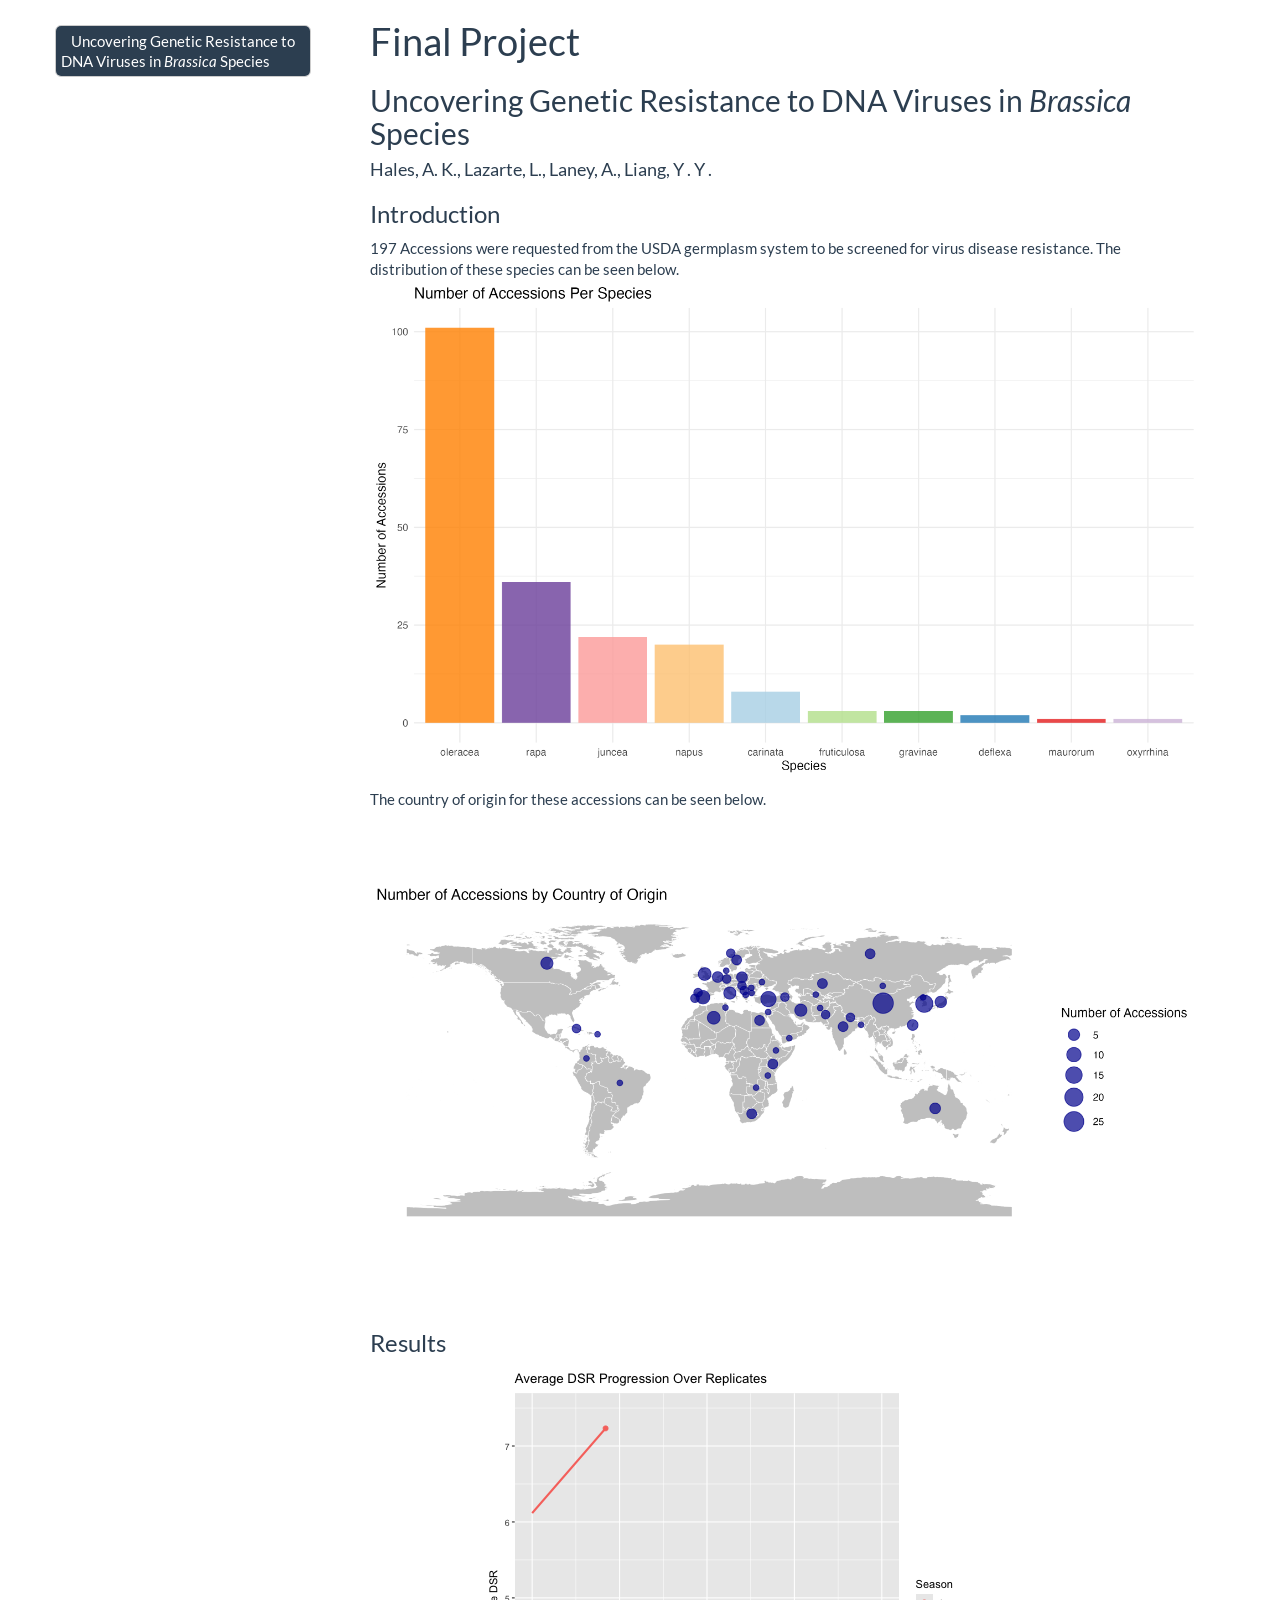
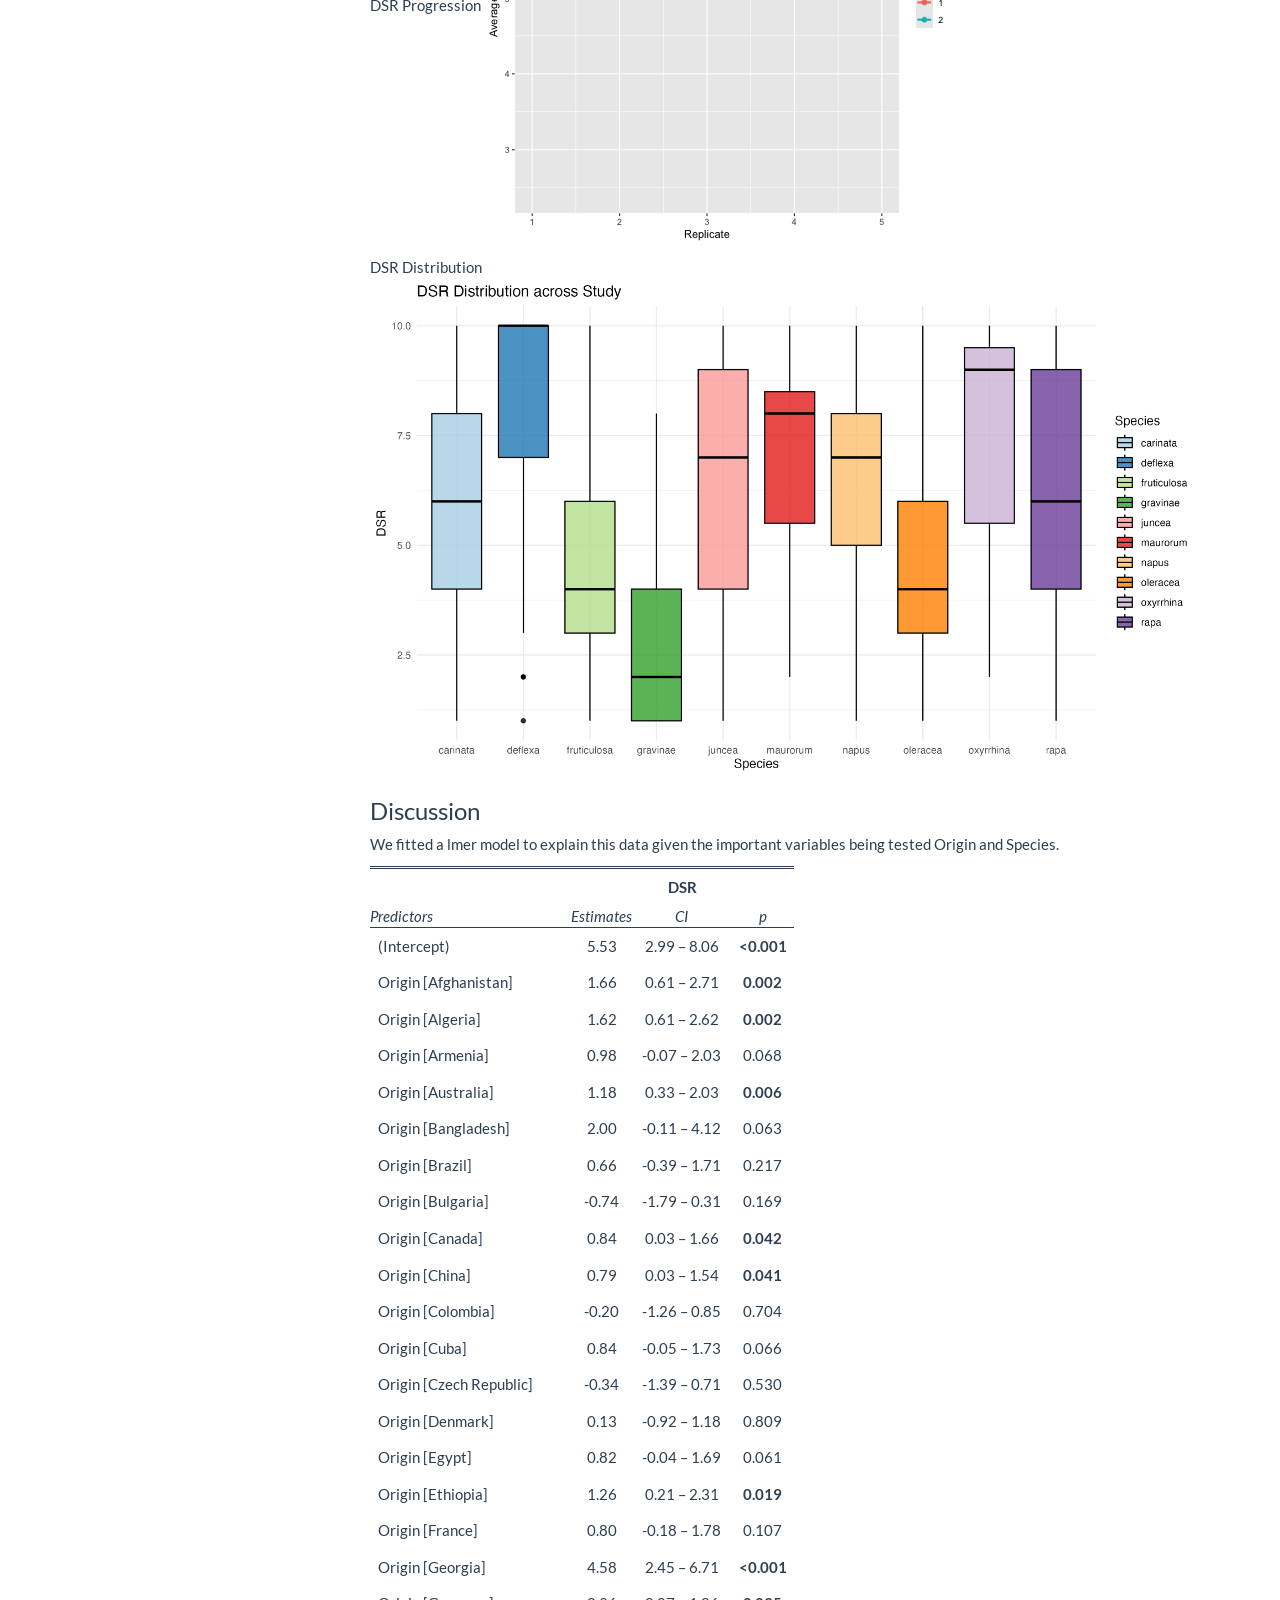
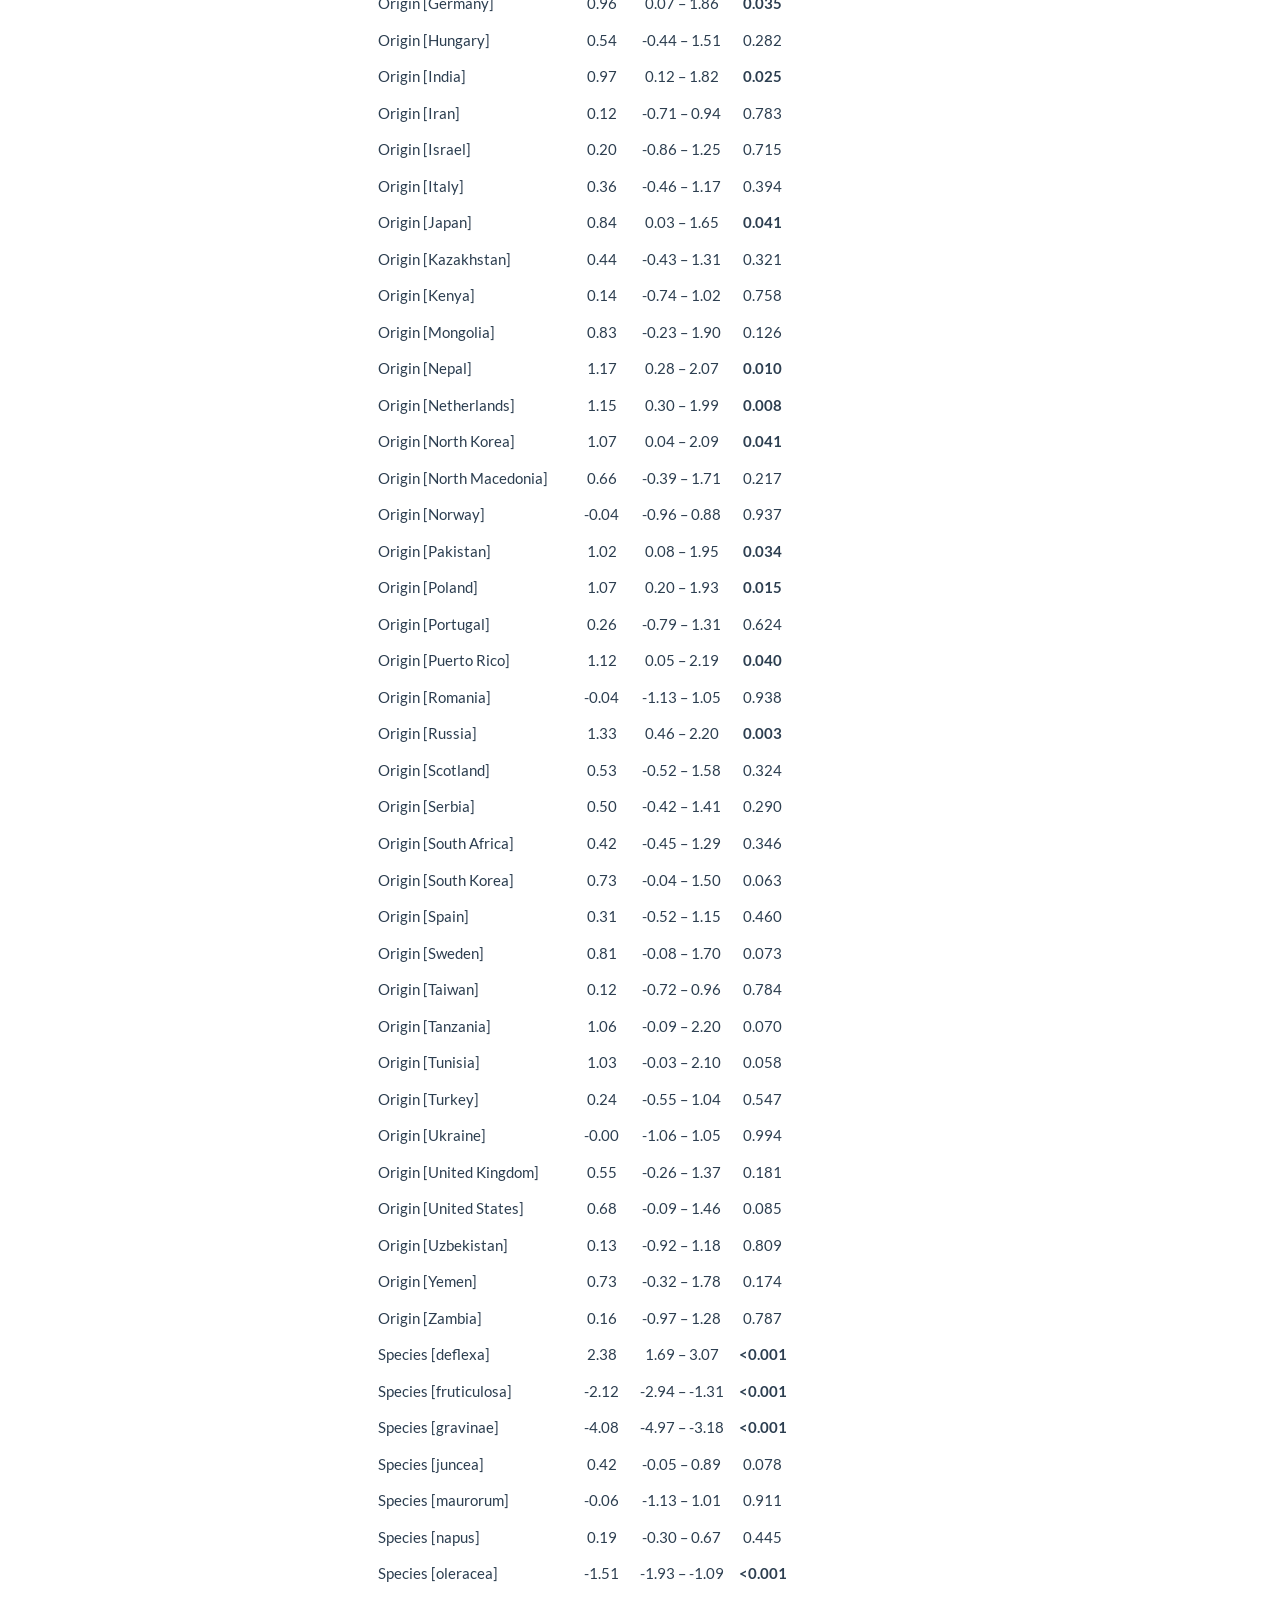
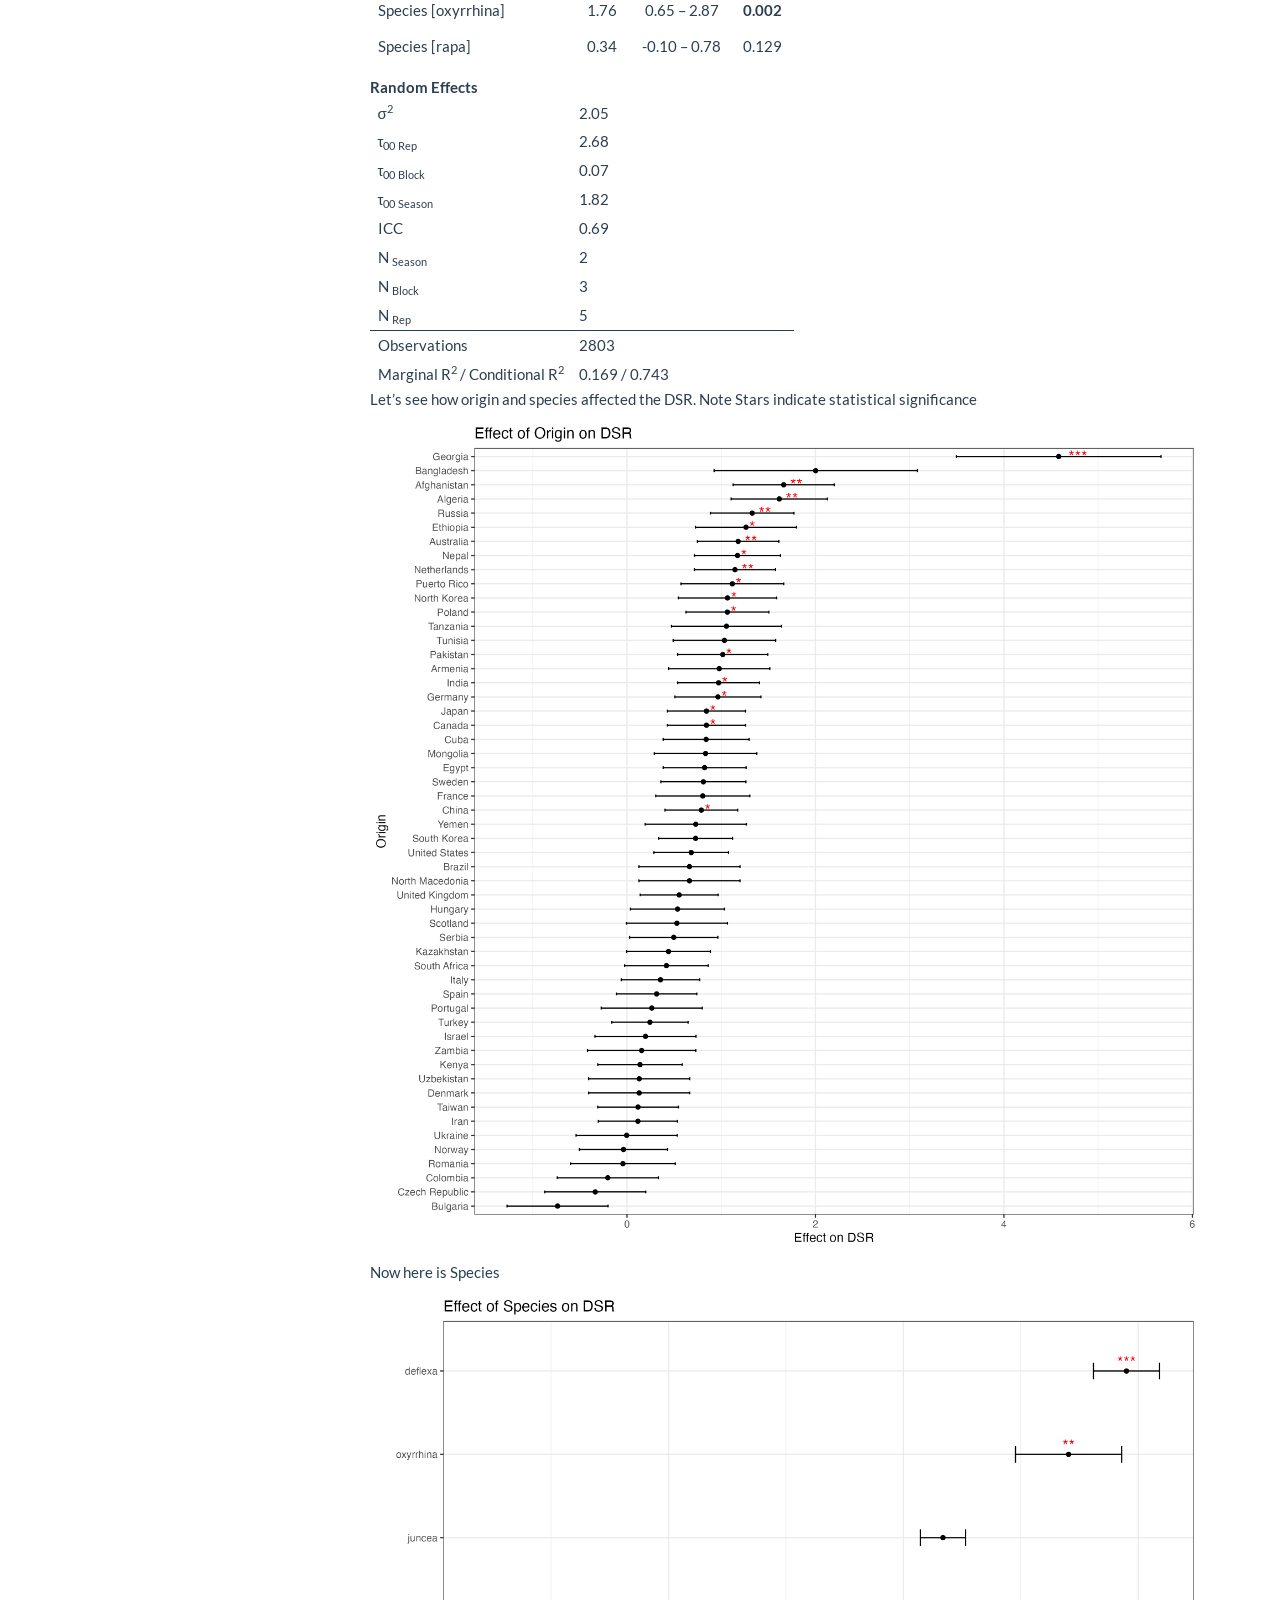
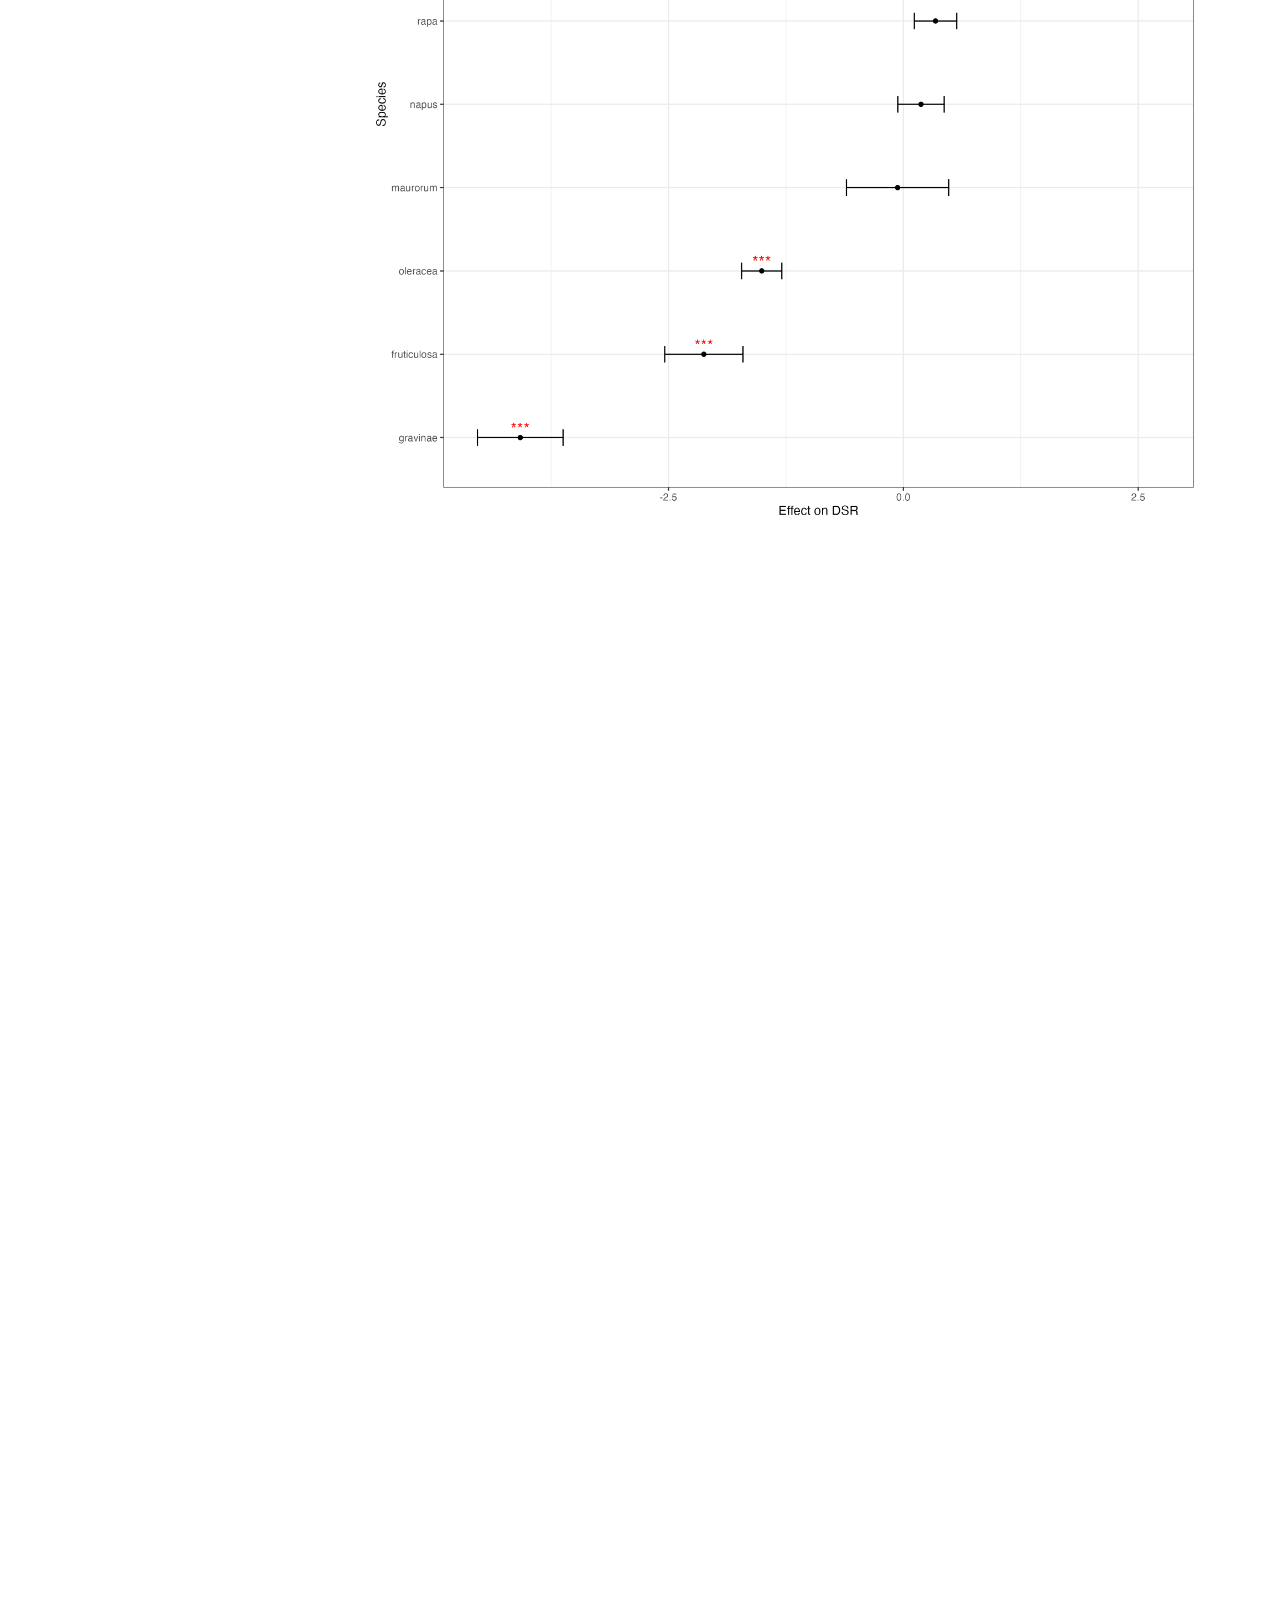
==== commit 3865279c: "add more stuff to website" ====
--- a/Final_Project/index.html
+++ b/Final_Project/index.html
@@ -1479,17 +1479,469 @@
 </div>
 <div id="introduction" class="section level3">
 <h3>Introduction</h3>
-<p>This is where I will put some junk about the project.</p>
 <p>197 Accessions were requested from the USDA germplasm system to be
-screened for virus disease resistance. The country of origin for these
-accessions can be seen below.
+screened for virus disease resistance. The distribution of these species
+can be seen below. <img role="img" src="[data-uri]" width="1500" /></p>
+<p>The country of origin for these accessions can be seen below.
 <img role="img" src="[data-uri]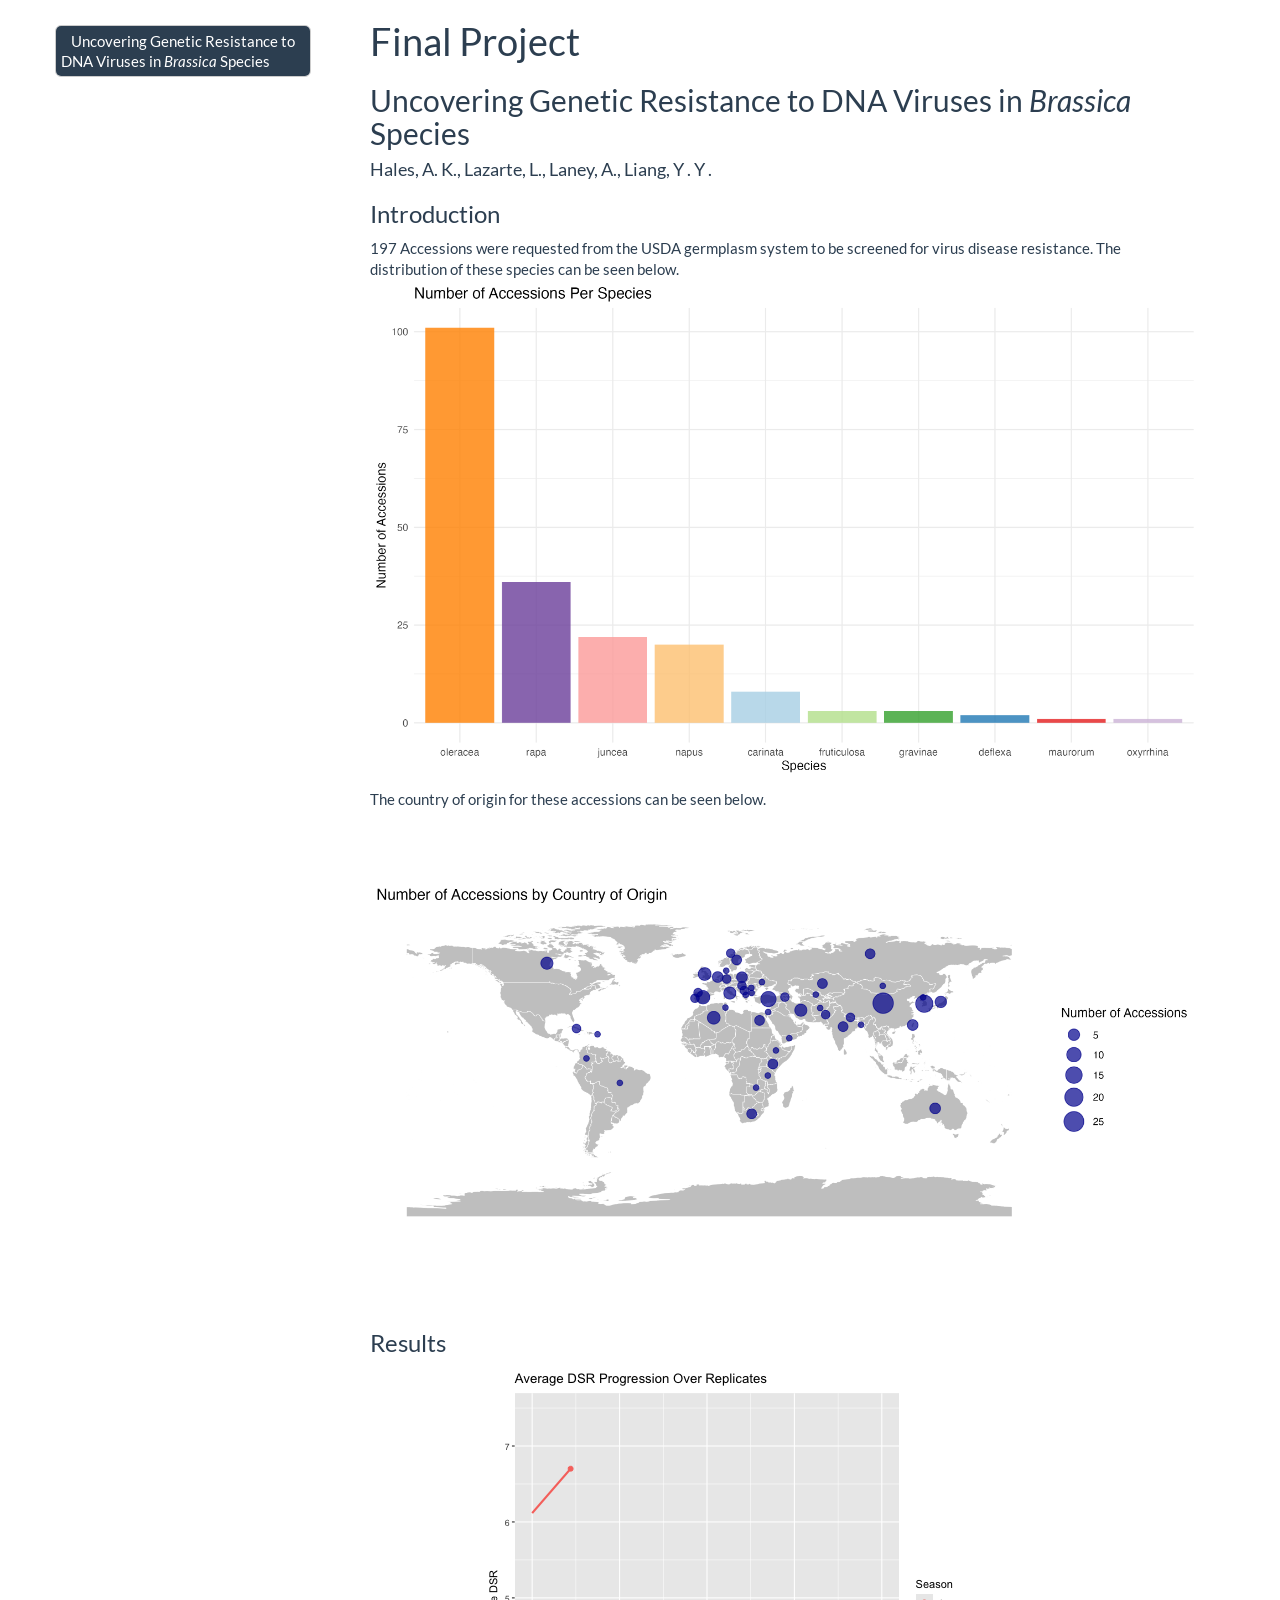
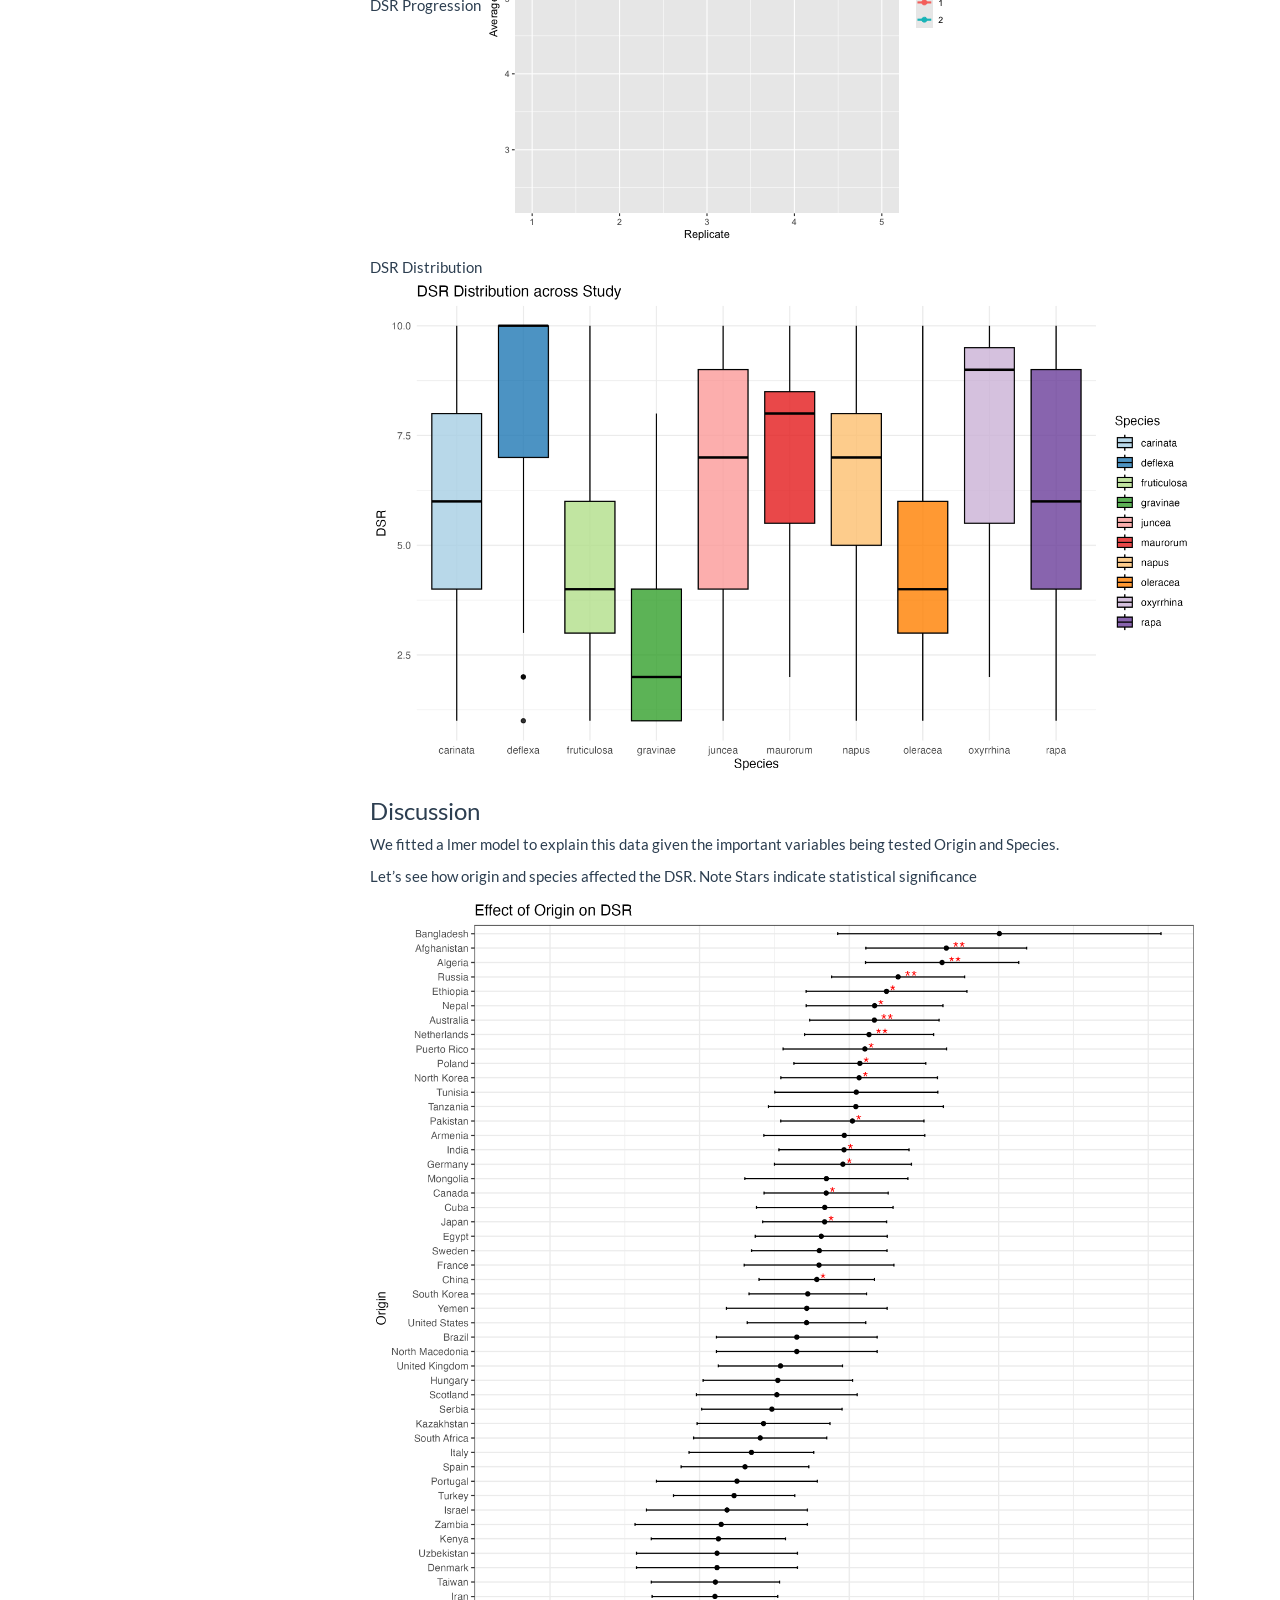
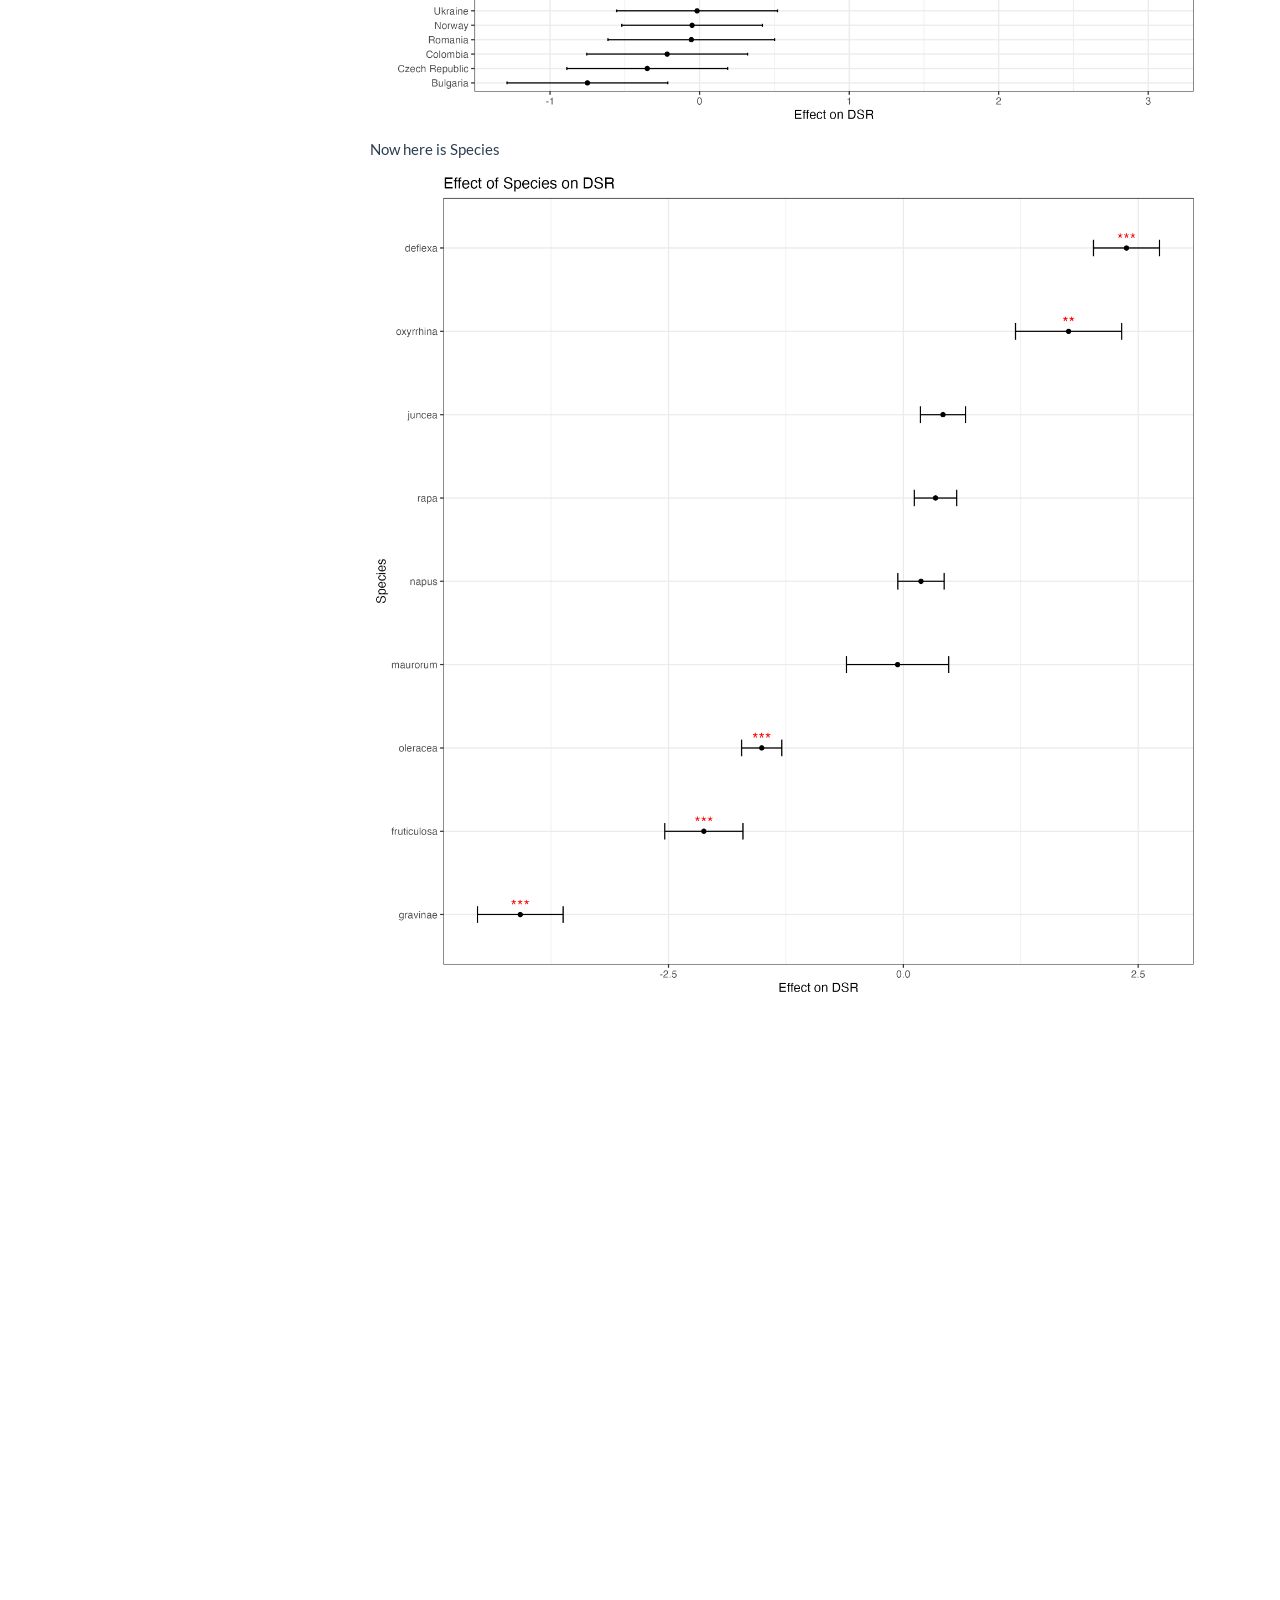
==== commit d30eb17e: "fix origin effect on dsr figure" ====
--- a/Final_Project/index.html
+++ b/Final_Project/index.html
@@ -1495,451 +1495,9 @@
 <h3>Discussion</h3>
 <p>We fitted a lmer model to explain this data given the important
 variables being tested Origin and Species.</p>
-<table style="border-collapse:collapse; border:none;">
-<tr>
-<th style="border-top: double; text-align:center; font-style:normal; font-weight:bold; padding:0.2cm;  text-align:left; "> </th>
-<th colspan="3" style="border-top: double; text-align:center; font-style:normal; font-weight:bold; padding:0.2cm; ">DSR</th>
-</tr>
-<tr>
-<td style=" text-align:center; border-bottom:1px solid; font-style:italic; font-weight:normal;  text-align:left; ">Predictors</td>
-<td style=" text-align:center; border-bottom:1px solid; font-style:italic; font-weight:normal;  ">Estimates</td>
-<td style=" text-align:center; border-bottom:1px solid; font-style:italic; font-weight:normal;  ">CI</td>
-<td style=" text-align:center; border-bottom:1px solid; font-style:italic; font-weight:normal;  ">p</td>
-</tr>
-<tr>
-<td style=" padding:0.2cm; text-align:left; vertical-align:top; text-align:left; ">(Intercept)</td>
-<td style=" padding:0.2cm; text-align:left; vertical-align:top; text-align:center;  ">5.53</td>
-<td style=" padding:0.2cm; text-align:left; vertical-align:top; text-align:center;  ">2.99 – 8.06</td>
-<td style=" padding:0.2cm; text-align:left; vertical-align:top; text-align:center;  "><strong>&lt;0.001</strong></td>
-</tr>
-<tr>
-<td style=" padding:0.2cm; text-align:left; vertical-align:top; text-align:left; ">Origin [Afghanistan]</td>
-<td style=" padding:0.2cm; text-align:left; vertical-align:top; text-align:center;  ">1.66</td>
-<td style=" padding:0.2cm; text-align:left; vertical-align:top; text-align:center;  ">0.61 – 2.71</td>
-<td style=" padding:0.2cm; text-align:left; vertical-align:top; text-align:center;  "><strong>0.002</strong></td>
-</tr>
-<tr>
-<td style=" padding:0.2cm; text-align:left; vertical-align:top; text-align:left; ">Origin [Algeria]</td>
-<td style=" padding:0.2cm; text-align:left; vertical-align:top; text-align:center;  ">1.62</td>
-<td style=" padding:0.2cm; text-align:left; vertical-align:top; text-align:center;  ">0.61 – 2.62</td>
-<td style=" padding:0.2cm; text-align:left; vertical-align:top; text-align:center;  "><strong>0.002</strong></td>
-</tr>
-<tr>
-<td style=" padding:0.2cm; text-align:left; vertical-align:top; text-align:left; ">Origin [Armenia]</td>
-<td style=" padding:0.2cm; text-align:left; vertical-align:top; text-align:center;  ">0.98</td>
-<td style=" padding:0.2cm; text-align:left; vertical-align:top; text-align:center;  ">-0.07 – 2.03</td>
-<td style=" padding:0.2cm; text-align:left; vertical-align:top; text-align:center;  ">0.068</td>
-</tr>
-<tr>
-<td style=" padding:0.2cm; text-align:left; vertical-align:top; text-align:left; ">Origin [Australia]</td>
-<td style=" padding:0.2cm; text-align:left; vertical-align:top; text-align:center;  ">1.18</td>
-<td style=" padding:0.2cm; text-align:left; vertical-align:top; text-align:center;  ">0.33 – 2.03</td>
-<td style=" padding:0.2cm; text-align:left; vertical-align:top; text-align:center;  "><strong>0.006</strong></td>
-</tr>
-<tr>
-<td style=" padding:0.2cm; text-align:left; vertical-align:top; text-align:left; ">Origin [Bangladesh]</td>
-<td style=" padding:0.2cm; text-align:left; vertical-align:top; text-align:center;  ">2.00</td>
-<td style=" padding:0.2cm; text-align:left; vertical-align:top; text-align:center;  ">-0.11 – 4.12</td>
-<td style=" padding:0.2cm; text-align:left; vertical-align:top; text-align:center;  ">0.063</td>
-</tr>
-<tr>
-<td style=" padding:0.2cm; text-align:left; vertical-align:top; text-align:left; ">Origin [Brazil]</td>
-<td style=" padding:0.2cm; text-align:left; vertical-align:top; text-align:center;  ">0.66</td>
-<td style=" padding:0.2cm; text-align:left; vertical-align:top; text-align:center;  ">-0.39 – 1.71</td>
-<td style=" padding:0.2cm; text-align:left; vertical-align:top; text-align:center;  ">0.217</td>
-</tr>
-<tr>
-<td style=" padding:0.2cm; text-align:left; vertical-align:top; text-align:left; ">Origin [Bulgaria]</td>
-<td style=" padding:0.2cm; text-align:left; vertical-align:top; text-align:center;  ">-0.74</td>
-<td style=" padding:0.2cm; text-align:left; vertical-align:top; text-align:center;  ">-1.79 – 0.31</td>
-<td style=" padding:0.2cm; text-align:left; vertical-align:top; text-align:center;  ">0.169</td>
-</tr>
-<tr>
-<td style=" padding:0.2cm; text-align:left; vertical-align:top; text-align:left; ">Origin [Canada]</td>
-<td style=" padding:0.2cm; text-align:left; vertical-align:top; text-align:center;  ">0.84</td>
-<td style=" padding:0.2cm; text-align:left; vertical-align:top; text-align:center;  ">0.03 – 1.66</td>
-<td style=" padding:0.2cm; text-align:left; vertical-align:top; text-align:center;  "><strong>0.042</strong></td>
-</tr>
-<tr>
-<td style=" padding:0.2cm; text-align:left; vertical-align:top; text-align:left; ">Origin [China]</td>
-<td style=" padding:0.2cm; text-align:left; vertical-align:top; text-align:center;  ">0.79</td>
-<td style=" padding:0.2cm; text-align:left; vertical-align:top; text-align:center;  ">0.03 – 1.54</td>
-<td style=" padding:0.2cm; text-align:left; vertical-align:top; text-align:center;  "><strong>0.041</strong></td>
-</tr>
-<tr>
-<td style=" padding:0.2cm; text-align:left; vertical-align:top; text-align:left; ">Origin [Colombia]</td>
-<td style=" padding:0.2cm; text-align:left; vertical-align:top; text-align:center;  ">-0.20</td>
-<td style=" padding:0.2cm; text-align:left; vertical-align:top; text-align:center;  ">-1.26 – 0.85</td>
-<td style=" padding:0.2cm; text-align:left; vertical-align:top; text-align:center;  ">0.704</td>
-</tr>
-<tr>
-<td style=" padding:0.2cm; text-align:left; vertical-align:top; text-align:left; ">Origin [Cuba]</td>
-<td style=" padding:0.2cm; text-align:left; vertical-align:top; text-align:center;  ">0.84</td>
-<td style=" padding:0.2cm; text-align:left; vertical-align:top; text-align:center;  ">-0.05 – 1.73</td>
-<td style=" padding:0.2cm; text-align:left; vertical-align:top; text-align:center;  ">0.066</td>
-</tr>
-<tr>
-<td style=" padding:0.2cm; text-align:left; vertical-align:top; text-align:left; ">Origin [Czech Republic]</td>
-<td style=" padding:0.2cm; text-align:left; vertical-align:top; text-align:center;  ">-0.34</td>
-<td style=" padding:0.2cm; text-align:left; vertical-align:top; text-align:center;  ">-1.39 – 0.71</td>
-<td style=" padding:0.2cm; text-align:left; vertical-align:top; text-align:center;  ">0.530</td>
-</tr>
-<tr>
-<td style=" padding:0.2cm; text-align:left; vertical-align:top; text-align:left; ">Origin [Denmark]</td>
-<td style=" padding:0.2cm; text-align:left; vertical-align:top; text-align:center;  ">0.13</td>
-<td style=" padding:0.2cm; text-align:left; vertical-align:top; text-align:center;  ">-0.92 – 1.18</td>
-<td style=" padding:0.2cm; text-align:left; vertical-align:top; text-align:center;  ">0.809</td>
-</tr>
-<tr>
-<td style=" padding:0.2cm; text-align:left; vertical-align:top; text-align:left; ">Origin [Egypt]</td>
-<td style=" padding:0.2cm; text-align:left; vertical-align:top; text-align:center;  ">0.82</td>
-<td style=" padding:0.2cm; text-align:left; vertical-align:top; text-align:center;  ">-0.04 – 1.69</td>
-<td style=" padding:0.2cm; text-align:left; vertical-align:top; text-align:center;  ">0.061</td>
-</tr>
-<tr>
-<td style=" padding:0.2cm; text-align:left; vertical-align:top; text-align:left; ">Origin [Ethiopia]</td>
-<td style=" padding:0.2cm; text-align:left; vertical-align:top; text-align:center;  ">1.26</td>
-<td style=" padding:0.2cm; text-align:left; vertical-align:top; text-align:center;  ">0.21 – 2.31</td>
-<td style=" padding:0.2cm; text-align:left; vertical-align:top; text-align:center;  "><strong>0.019</strong></td>
-</tr>
-<tr>
-<td style=" padding:0.2cm; text-align:left; vertical-align:top; text-align:left; ">Origin [France]</td>
-<td style=" padding:0.2cm; text-align:left; vertical-align:top; text-align:center;  ">0.80</td>
-<td style=" padding:0.2cm; text-align:left; vertical-align:top; text-align:center;  ">-0.18 – 1.78</td>
-<td style=" padding:0.2cm; text-align:left; vertical-align:top; text-align:center;  ">0.107</td>
-</tr>
-<tr>
-<td style=" padding:0.2cm; text-align:left; vertical-align:top; text-align:left; ">Origin [Georgia]</td>
-<td style=" padding:0.2cm; text-align:left; vertical-align:top; text-align:center;  ">4.58</td>
-<td style=" padding:0.2cm; text-align:left; vertical-align:top; text-align:center;  ">2.45 – 6.71</td>
-<td style=" padding:0.2cm; text-align:left; vertical-align:top; text-align:center;  "><strong>&lt;0.001</strong></td>
-</tr>
-<tr>
-<td style=" padding:0.2cm; text-align:left; vertical-align:top; text-align:left; ">Origin [Germany]</td>
-<td style=" padding:0.2cm; text-align:left; vertical-align:top; text-align:center;  ">0.96</td>
-<td style=" padding:0.2cm; text-align:left; vertical-align:top; text-align:center;  ">0.07 – 1.86</td>
-<td style=" padding:0.2cm; text-align:left; vertical-align:top; text-align:center;  "><strong>0.035</strong></td>
-</tr>
-<tr>
-<td style=" padding:0.2cm; text-align:left; vertical-align:top; text-align:left; ">Origin [Hungary]</td>
-<td style=" padding:0.2cm; text-align:left; vertical-align:top; text-align:center;  ">0.54</td>
-<td style=" padding:0.2cm; text-align:left; vertical-align:top; text-align:center;  ">-0.44 – 1.51</td>
-<td style=" padding:0.2cm; text-align:left; vertical-align:top; text-align:center;  ">0.282</td>
-</tr>
-<tr>
-<td style=" padding:0.2cm; text-align:left; vertical-align:top; text-align:left; ">Origin [India]</td>
-<td style=" padding:0.2cm; text-align:left; vertical-align:top; text-align:center;  ">0.97</td>
-<td style=" padding:0.2cm; text-align:left; vertical-align:top; text-align:center;  ">0.12 – 1.82</td>
-<td style=" padding:0.2cm; text-align:left; vertical-align:top; text-align:center;  "><strong>0.025</strong></td>
-</tr>
-<tr>
-<td style=" padding:0.2cm; text-align:left; vertical-align:top; text-align:left; ">Origin [Iran]</td>
-<td style=" padding:0.2cm; text-align:left; vertical-align:top; text-align:center;  ">0.12</td>
-<td style=" padding:0.2cm; text-align:left; vertical-align:top; text-align:center;  ">-0.71 – 0.94</td>
-<td style=" padding:0.2cm; text-align:left; vertical-align:top; text-align:center;  ">0.783</td>
-</tr>
-<tr>
-<td style=" padding:0.2cm; text-align:left; vertical-align:top; text-align:left; ">Origin [Israel]</td>
-<td style=" padding:0.2cm; text-align:left; vertical-align:top; text-align:center;  ">0.20</td>
-<td style=" padding:0.2cm; text-align:left; vertical-align:top; text-align:center;  ">-0.86 – 1.25</td>
-<td style=" padding:0.2cm; text-align:left; vertical-align:top; text-align:center;  ">0.715</td>
-</tr>
-<tr>
-<td style=" padding:0.2cm; text-align:left; vertical-align:top; text-align:left; ">Origin [Italy]</td>
-<td style=" padding:0.2cm; text-align:left; vertical-align:top; text-align:center;  ">0.36</td>
-<td style=" padding:0.2cm; text-align:left; vertical-align:top; text-align:center;  ">-0.46 – 1.17</td>
-<td style=" padding:0.2cm; text-align:left; vertical-align:top; text-align:center;  ">0.394</td>
-</tr>
-<tr>
-<td style=" padding:0.2cm; text-align:left; vertical-align:top; text-align:left; ">Origin [Japan]</td>
-<td style=" padding:0.2cm; text-align:left; vertical-align:top; text-align:center;  ">0.84</td>
-<td style=" padding:0.2cm; text-align:left; vertical-align:top; text-align:center;  ">0.03 – 1.65</td>
-<td style=" padding:0.2cm; text-align:left; vertical-align:top; text-align:center;  "><strong>0.041</strong></td>
-</tr>
-<tr>
-<td style=" padding:0.2cm; text-align:left; vertical-align:top; text-align:left; ">Origin [Kazakhstan]</td>
-<td style=" padding:0.2cm; text-align:left; vertical-align:top; text-align:center;  ">0.44</td>
-<td style=" padding:0.2cm; text-align:left; vertical-align:top; text-align:center;  ">-0.43 – 1.31</td>
-<td style=" padding:0.2cm; text-align:left; vertical-align:top; text-align:center;  ">0.321</td>
-</tr>
-<tr>
-<td style=" padding:0.2cm; text-align:left; vertical-align:top; text-align:left; ">Origin [Kenya]</td>
-<td style=" padding:0.2cm; text-align:left; vertical-align:top; text-align:center;  ">0.14</td>
-<td style=" padding:0.2cm; text-align:left; vertical-align:top; text-align:center;  ">-0.74 – 1.02</td>
-<td style=" padding:0.2cm; text-align:left; vertical-align:top; text-align:center;  ">0.758</td>
-</tr>
-<tr>
-<td style=" padding:0.2cm; text-align:left; vertical-align:top; text-align:left; ">Origin [Mongolia]</td>
-<td style=" padding:0.2cm; text-align:left; vertical-align:top; text-align:center;  ">0.83</td>
-<td style=" padding:0.2cm; text-align:left; vertical-align:top; text-align:center;  ">-0.23 – 1.90</td>
-<td style=" padding:0.2cm; text-align:left; vertical-align:top; text-align:center;  ">0.126</td>
-</tr>
-<tr>
-<td style=" padding:0.2cm; text-align:left; vertical-align:top; text-align:left; ">Origin [Nepal]</td>
-<td style=" padding:0.2cm; text-align:left; vertical-align:top; text-align:center;  ">1.17</td>
-<td style=" padding:0.2cm; text-align:left; vertical-align:top; text-align:center;  ">0.28 – 2.07</td>
-<td style=" padding:0.2cm; text-align:left; vertical-align:top; text-align:center;  "><strong>0.010</strong></td>
-</tr>
-<tr>
-<td style=" padding:0.2cm; text-align:left; vertical-align:top; text-align:left; ">Origin [Netherlands]</td>
-<td style=" padding:0.2cm; text-align:left; vertical-align:top; text-align:center;  ">1.15</td>
-<td style=" padding:0.2cm; text-align:left; vertical-align:top; text-align:center;  ">0.30 – 1.99</td>
-<td style=" padding:0.2cm; text-align:left; vertical-align:top; text-align:center;  "><strong>0.008</strong></td>
-</tr>
-<tr>
-<td style=" padding:0.2cm; text-align:left; vertical-align:top; text-align:left; ">Origin [North Korea]</td>
-<td style=" padding:0.2cm; text-align:left; vertical-align:top; text-align:center;  ">1.07</td>
-<td style=" padding:0.2cm; text-align:left; vertical-align:top; text-align:center;  ">0.04 – 2.09</td>
-<td style=" padding:0.2cm; text-align:left; vertical-align:top; text-align:center;  "><strong>0.041</strong></td>
-</tr>
-<tr>
-<td style=" padding:0.2cm; text-align:left; vertical-align:top; text-align:left; ">Origin [North Macedonia]</td>
-<td style=" padding:0.2cm; text-align:left; vertical-align:top; text-align:center;  ">0.66</td>
-<td style=" padding:0.2cm; text-align:left; vertical-align:top; text-align:center;  ">-0.39 – 1.71</td>
-<td style=" padding:0.2cm; text-align:left; vertical-align:top; text-align:center;  ">0.217</td>
-</tr>
-<tr>
-<td style=" padding:0.2cm; text-align:left; vertical-align:top; text-align:left; ">Origin [Norway]</td>
-<td style=" padding:0.2cm; text-align:left; vertical-align:top; text-align:center;  ">-0.04</td>
-<td style=" padding:0.2cm; text-align:left; vertical-align:top; text-align:center;  ">-0.96 – 0.88</td>
-<td style=" padding:0.2cm; text-align:left; vertical-align:top; text-align:center;  ">0.937</td>
-</tr>
-<tr>
-<td style=" padding:0.2cm; text-align:left; vertical-align:top; text-align:left; ">Origin [Pakistan]</td>
-<td style=" padding:0.2cm; text-align:left; vertical-align:top; text-align:center;  ">1.02</td>
-<td style=" padding:0.2cm; text-align:left; vertical-align:top; text-align:center;  ">0.08 – 1.95</td>
-<td style=" padding:0.2cm; text-align:left; vertical-align:top; text-align:center;  "><strong>0.034</strong></td>
-</tr>
-<tr>
-<td style=" padding:0.2cm; text-align:left; vertical-align:top; text-align:left; ">Origin [Poland]</td>
-<td style=" padding:0.2cm; text-align:left; vertical-align:top; text-align:center;  ">1.07</td>
-<td style=" padding:0.2cm; text-align:left; vertical-align:top; text-align:center;  ">0.20 – 1.93</td>
-<td style=" padding:0.2cm; text-align:left; vertical-align:top; text-align:center;  "><strong>0.015</strong></td>
-</tr>
-<tr>
-<td style=" padding:0.2cm; text-align:left; vertical-align:top; text-align:left; ">Origin [Portugal]</td>
-<td style=" padding:0.2cm; text-align:left; vertical-align:top; text-align:center;  ">0.26</td>
-<td style=" padding:0.2cm; text-align:left; vertical-align:top; text-align:center;  ">-0.79 – 1.31</td>
-<td style=" padding:0.2cm; text-align:left; vertical-align:top; text-align:center;  ">0.624</td>
-</tr>
-<tr>
-<td style=" padding:0.2cm; text-align:left; vertical-align:top; text-align:left; ">Origin [Puerto Rico]</td>
-<td style=" padding:0.2cm; text-align:left; vertical-align:top; text-align:center;  ">1.12</td>
-<td style=" padding:0.2cm; text-align:left; vertical-align:top; text-align:center;  ">0.05 – 2.19</td>
-<td style=" padding:0.2cm; text-align:left; vertical-align:top; text-align:center;  "><strong>0.040</strong></td>
-</tr>
-<tr>
-<td style=" padding:0.2cm; text-align:left; vertical-align:top; text-align:left; ">Origin [Romania]</td>
-<td style=" padding:0.2cm; text-align:left; vertical-align:top; text-align:center;  ">-0.04</td>
-<td style=" padding:0.2cm; text-align:left; vertical-align:top; text-align:center;  ">-1.13 – 1.05</td>
-<td style=" padding:0.2cm; text-align:left; vertical-align:top; text-align:center;  ">0.938</td>
-</tr>
-<tr>
-<td style=" padding:0.2cm; text-align:left; vertical-align:top; text-align:left; ">Origin [Russia]</td>
-<td style=" padding:0.2cm; text-align:left; vertical-align:top; text-align:center;  ">1.33</td>
-<td style=" padding:0.2cm; text-align:left; vertical-align:top; text-align:center;  ">0.46 – 2.20</td>
-<td style=" padding:0.2cm; text-align:left; vertical-align:top; text-align:center;  "><strong>0.003</strong></td>
-</tr>
-<tr>
-<td style=" padding:0.2cm; text-align:left; vertical-align:top; text-align:left; ">Origin [Scotland]</td>
-<td style=" padding:0.2cm; text-align:left; vertical-align:top; text-align:center;  ">0.53</td>
-<td style=" padding:0.2cm; text-align:left; vertical-align:top; text-align:center;  ">-0.52 – 1.58</td>
-<td style=" padding:0.2cm; text-align:left; vertical-align:top; text-align:center;  ">0.324</td>
-</tr>
-<tr>
-<td style=" padding:0.2cm; text-align:left; vertical-align:top; text-align:left; ">Origin [Serbia]</td>
-<td style=" padding:0.2cm; text-align:left; vertical-align:top; text-align:center;  ">0.50</td>
-<td style=" padding:0.2cm; text-align:left; vertical-align:top; text-align:center;  ">-0.42 – 1.41</td>
-<td style=" padding:0.2cm; text-align:left; vertical-align:top; text-align:center;  ">0.290</td>
-</tr>
-<tr>
-<td style=" padding:0.2cm; text-align:left; vertical-align:top; text-align:left; ">Origin [South Africa]</td>
-<td style=" padding:0.2cm; text-align:left; vertical-align:top; text-align:center;  ">0.42</td>
-<td style=" padding:0.2cm; text-align:left; vertical-align:top; text-align:center;  ">-0.45 – 1.29</td>
-<td style=" padding:0.2cm; text-align:left; vertical-align:top; text-align:center;  ">0.346</td>
-</tr>
-<tr>
-<td style=" padding:0.2cm; text-align:left; vertical-align:top; text-align:left; ">Origin [South Korea]</td>
-<td style=" padding:0.2cm; text-align:left; vertical-align:top; text-align:center;  ">0.73</td>
-<td style=" padding:0.2cm; text-align:left; vertical-align:top; text-align:center;  ">-0.04 – 1.50</td>
-<td style=" padding:0.2cm; text-align:left; vertical-align:top; text-align:center;  ">0.063</td>
-</tr>
-<tr>
-<td style=" padding:0.2cm; text-align:left; vertical-align:top; text-align:left; ">Origin [Spain]</td>
-<td style=" padding:0.2cm; text-align:left; vertical-align:top; text-align:center;  ">0.31</td>
-<td style=" padding:0.2cm; text-align:left; vertical-align:top; text-align:center;  ">-0.52 – 1.15</td>
-<td style=" padding:0.2cm; text-align:left; vertical-align:top; text-align:center;  ">0.460</td>
-</tr>
-<tr>
-<td style=" padding:0.2cm; text-align:left; vertical-align:top; text-align:left; ">Origin [Sweden]</td>
-<td style=" padding:0.2cm; text-align:left; vertical-align:top; text-align:center;  ">0.81</td>
-<td style=" padding:0.2cm; text-align:left; vertical-align:top; text-align:center;  ">-0.08 – 1.70</td>
-<td style=" padding:0.2cm; text-align:left; vertical-align:top; text-align:center;  ">0.073</td>
-</tr>
-<tr>
-<td style=" padding:0.2cm; text-align:left; vertical-align:top; text-align:left; ">Origin [Taiwan]</td>
-<td style=" padding:0.2cm; text-align:left; vertical-align:top; text-align:center;  ">0.12</td>
-<td style=" padding:0.2cm; text-align:left; vertical-align:top; text-align:center;  ">-0.72 – 0.96</td>
-<td style=" padding:0.2cm; text-align:left; vertical-align:top; text-align:center;  ">0.784</td>
-</tr>
-<tr>
-<td style=" padding:0.2cm; text-align:left; vertical-align:top; text-align:left; ">Origin [Tanzania]</td>
-<td style=" padding:0.2cm; text-align:left; vertical-align:top; text-align:center;  ">1.06</td>
-<td style=" padding:0.2cm; text-align:left; vertical-align:top; text-align:center;  ">-0.09 – 2.20</td>
-<td style=" padding:0.2cm; text-align:left; vertical-align:top; text-align:center;  ">0.070</td>
-</tr>
-<tr>
-<td style=" padding:0.2cm; text-align:left; vertical-align:top; text-align:left; ">Origin [Tunisia]</td>
-<td style=" padding:0.2cm; text-align:left; vertical-align:top; text-align:center;  ">1.03</td>
-<td style=" padding:0.2cm; text-align:left; vertical-align:top; text-align:center;  ">-0.03 – 2.10</td>
-<td style=" padding:0.2cm; text-align:left; vertical-align:top; text-align:center;  ">0.058</td>
-</tr>
-<tr>
-<td style=" padding:0.2cm; text-align:left; vertical-align:top; text-align:left; ">Origin [Turkey]</td>
-<td style=" padding:0.2cm; text-align:left; vertical-align:top; text-align:center;  ">0.24</td>
-<td style=" padding:0.2cm; text-align:left; vertical-align:top; text-align:center;  ">-0.55 – 1.04</td>
-<td style=" padding:0.2cm; text-align:left; vertical-align:top; text-align:center;  ">0.547</td>
-</tr>
-<tr>
-<td style=" padding:0.2cm; text-align:left; vertical-align:top; text-align:left; ">Origin [Ukraine]</td>
-<td style=" padding:0.2cm; text-align:left; vertical-align:top; text-align:center;  ">-0.00</td>
-<td style=" padding:0.2cm; text-align:left; vertical-align:top; text-align:center;  ">-1.06 – 1.05</td>
-<td style=" padding:0.2cm; text-align:left; vertical-align:top; text-align:center;  ">0.994</td>
-</tr>
-<tr>
-<td style=" padding:0.2cm; text-align:left; vertical-align:top; text-align:left; ">Origin [United Kingdom]</td>
-<td style=" padding:0.2cm; text-align:left; vertical-align:top; text-align:center;  ">0.55</td>
-<td style=" padding:0.2cm; text-align:left; vertical-align:top; text-align:center;  ">-0.26 – 1.37</td>
-<td style=" padding:0.2cm; text-align:left; vertical-align:top; text-align:center;  ">0.181</td>
-</tr>
-<tr>
-<td style=" padding:0.2cm; text-align:left; vertical-align:top; text-align:left; ">Origin [United States]</td>
-<td style=" padding:0.2cm; text-align:left; vertical-align:top; text-align:center;  ">0.68</td>
-<td style=" padding:0.2cm; text-align:left; vertical-align:top; text-align:center;  ">-0.09 – 1.46</td>
-<td style=" padding:0.2cm; text-align:left; vertical-align:top; text-align:center;  ">0.085</td>
-</tr>
-<tr>
-<td style=" padding:0.2cm; text-align:left; vertical-align:top; text-align:left; ">Origin [Uzbekistan]</td>
-<td style=" padding:0.2cm; text-align:left; vertical-align:top; text-align:center;  ">0.13</td>
-<td style=" padding:0.2cm; text-align:left; vertical-align:top; text-align:center;  ">-0.92 – 1.18</td>
-<td style=" padding:0.2cm; text-align:left; vertical-align:top; text-align:center;  ">0.809</td>
-</tr>
-<tr>
-<td style=" padding:0.2cm; text-align:left; vertical-align:top; text-align:left; ">Origin [Yemen]</td>
-<td style=" padding:0.2cm; text-align:left; vertical-align:top; text-align:center;  ">0.73</td>
-<td style=" padding:0.2cm; text-align:left; vertical-align:top; text-align:center;  ">-0.32 – 1.78</td>
-<td style=" padding:0.2cm; text-align:left; vertical-align:top; text-align:center;  ">0.174</td>
-</tr>
-<tr>
-<td style=" padding:0.2cm; text-align:left; vertical-align:top; text-align:left; ">Origin [Zambia]</td>
-<td style=" padding:0.2cm; text-align:left; vertical-align:top; text-align:center;  ">0.16</td>
-<td style=" padding:0.2cm; text-align:left; vertical-align:top; text-align:center;  ">-0.97 – 1.28</td>
-<td style=" padding:0.2cm; text-align:left; vertical-align:top; text-align:center;  ">0.787</td>
-</tr>
-<tr>
-<td style=" padding:0.2cm; text-align:left; vertical-align:top; text-align:left; ">Species [deflexa]</td>
-<td style=" padding:0.2cm; text-align:left; vertical-align:top; text-align:center;  ">2.38</td>
-<td style=" padding:0.2cm; text-align:left; vertical-align:top; text-align:center;  ">1.69 – 3.07</td>
-<td style=" padding:0.2cm; text-align:left; vertical-align:top; text-align:center;  "><strong>&lt;0.001</strong></td>
-</tr>
-<tr>
-<td style=" padding:0.2cm; text-align:left; vertical-align:top; text-align:left; ">Species [fruticulosa]</td>
-<td style=" padding:0.2cm; text-align:left; vertical-align:top; text-align:center;  ">-2.12</td>
-<td style=" padding:0.2cm; text-align:left; vertical-align:top; text-align:center;  ">-2.94 – -1.31</td>
-<td style=" padding:0.2cm; text-align:left; vertical-align:top; text-align:center;  "><strong>&lt;0.001</strong></td>
-</tr>
-<tr>
-<td style=" padding:0.2cm; text-align:left; vertical-align:top; text-align:left; ">Species [gravinae]</td>
-<td style=" padding:0.2cm; text-align:left; vertical-align:top; text-align:center;  ">-4.08</td>
-<td style=" padding:0.2cm; text-align:left; vertical-align:top; text-align:center;  ">-4.97 – -3.18</td>
-<td style=" padding:0.2cm; text-align:left; vertical-align:top; text-align:center;  "><strong>&lt;0.001</strong></td>
-</tr>
-<tr>
-<td style=" padding:0.2cm; text-align:left; vertical-align:top; text-align:left; ">Species [juncea]</td>
-<td style=" padding:0.2cm; text-align:left; vertical-align:top; text-align:center;  ">0.42</td>
-<td style=" padding:0.2cm; text-align:left; vertical-align:top; text-align:center;  ">-0.05 – 0.89</td>
-<td style=" padding:0.2cm; text-align:left; vertical-align:top; text-align:center;  ">0.078</td>
-</tr>
-<tr>
-<td style=" padding:0.2cm; text-align:left; vertical-align:top; text-align:left; ">Species [maurorum]</td>
-<td style=" padding:0.2cm; text-align:left; vertical-align:top; text-align:center;  ">-0.06</td>
-<td style=" padding:0.2cm; text-align:left; vertical-align:top; text-align:center;  ">-1.13 – 1.01</td>
-<td style=" padding:0.2cm; text-align:left; vertical-align:top; text-align:center;  ">0.911</td>
-</tr>
-<tr>
-<td style=" padding:0.2cm; text-align:left; vertical-align:top; text-align:left; ">Species [napus]</td>
-<td style=" padding:0.2cm; text-align:left; vertical-align:top; text-align:center;  ">0.19</td>
-<td style=" padding:0.2cm; text-align:left; vertical-align:top; text-align:center;  ">-0.30 – 0.67</td>
-<td style=" padding:0.2cm; text-align:left; vertical-align:top; text-align:center;  ">0.445</td>
-</tr>
-<tr>
-<td style=" padding:0.2cm; text-align:left; vertical-align:top; text-align:left; ">Species [oleracea]</td>
-<td style=" padding:0.2cm; text-align:left; vertical-align:top; text-align:center;  ">-1.51</td>
-<td style=" padding:0.2cm; text-align:left; vertical-align:top; text-align:center;  ">-1.93 – -1.09</td>
-<td style=" padding:0.2cm; text-align:left; vertical-align:top; text-align:center;  "><strong>&lt;0.001</strong></td>
-</tr>
-<tr>
-<td style=" padding:0.2cm; text-align:left; vertical-align:top; text-align:left; ">Species [oxyrrhina]</td>
-<td style=" padding:0.2cm; text-align:left; vertical-align:top; text-align:center;  ">1.76</td>
-<td style=" padding:0.2cm; text-align:left; vertical-align:top; text-align:center;  ">0.65 – 2.87</td>
-<td style=" padding:0.2cm; text-align:left; vertical-align:top; text-align:center;  "><strong>0.002</strong></td>
-</tr>
-<tr>
-<td style=" padding:0.2cm; text-align:left; vertical-align:top; text-align:left; ">Species [rapa]</td>
-<td style=" padding:0.2cm; text-align:left; vertical-align:top; text-align:center;  ">0.34</td>
-<td style=" padding:0.2cm; text-align:left; vertical-align:top; text-align:center;  ">-0.10 – 0.78</td>
-<td style=" padding:0.2cm; text-align:left; vertical-align:top; text-align:center;  ">0.129</td>
-</tr>
-<tr>
-<td colspan="4" style="font-weight:bold; text-align:left; padding-top:.8em;">Random Effects</td>
-</tr>
-
-<tr>
-<td style=" padding:0.2cm; text-align:left; vertical-align:top; text-align:left; padding-top:0.1cm; padding-bottom:0.1cm;">σ<sup>2</sup></td>
-<td style=" padding:0.2cm; text-align:left; vertical-align:top; padding-top:0.1cm; padding-bottom:0.1cm; text-align:left;" colspan="3">2.05</td>
-</tr>
-
-<tr>
-<td style=" padding:0.2cm; text-align:left; vertical-align:top; text-align:left; padding-top:0.1cm; padding-bottom:0.1cm;">τ<sub>00</sub> <sub>Rep</sub></td>
-<td style=" padding:0.2cm; text-align:left; vertical-align:top; padding-top:0.1cm; padding-bottom:0.1cm; text-align:left;" colspan="3">2.68</td>
-
-<tr>
-<td style=" padding:0.2cm; text-align:left; vertical-align:top; text-align:left; padding-top:0.1cm; padding-bottom:0.1cm;">τ<sub>00</sub> <sub>Block</sub></td>
-<td style=" padding:0.2cm; text-align:left; vertical-align:top; padding-top:0.1cm; padding-bottom:0.1cm; text-align:left;" colspan="3">0.07</td>
-
-<tr>
-<td style=" padding:0.2cm; text-align:left; vertical-align:top; text-align:left; padding-top:0.1cm; padding-bottom:0.1cm;">τ<sub>00</sub> <sub>Season</sub></td>
-<td style=" padding:0.2cm; text-align:left; vertical-align:top; padding-top:0.1cm; padding-bottom:0.1cm; text-align:left;" colspan="3">1.82</td>
-
-<tr>
-<td style=" padding:0.2cm; text-align:left; vertical-align:top; text-align:left; padding-top:0.1cm; padding-bottom:0.1cm;">ICC</td>
-<td style=" padding:0.2cm; text-align:left; vertical-align:top; padding-top:0.1cm; padding-bottom:0.1cm; text-align:left;" colspan="3">0.69</td>
-
-<tr>
-<td style=" padding:0.2cm; text-align:left; vertical-align:top; text-align:left; padding-top:0.1cm; padding-bottom:0.1cm;">N <sub>Season</sub></td>
-<td style=" padding:0.2cm; text-align:left; vertical-align:top; padding-top:0.1cm; padding-bottom:0.1cm; text-align:left;" colspan="3">2</td>
-
-<tr>
-<td style=" padding:0.2cm; text-align:left; vertical-align:top; text-align:left; padding-top:0.1cm; padding-bottom:0.1cm;">N <sub>Block</sub></td>
-<td style=" padding:0.2cm; text-align:left; vertical-align:top; padding-top:0.1cm; padding-bottom:0.1cm; text-align:left;" colspan="3">3</td>
-
-<tr>
-<td style=" padding:0.2cm; text-align:left; vertical-align:top; text-align:left; padding-top:0.1cm; padding-bottom:0.1cm;">N <sub>Rep</sub></td>
-<td style=" padding:0.2cm; text-align:left; vertical-align:top; padding-top:0.1cm; padding-bottom:0.1cm; text-align:left;" colspan="3">5</td>
-<tr>
-<td style=" padding:0.2cm; text-align:left; vertical-align:top; text-align:left; padding-top:0.1cm; padding-bottom:0.1cm; border-top:1px solid;">Observations</td>
-<td style=" padding:0.2cm; text-align:left; vertical-align:top; padding-top:0.1cm; padding-bottom:0.1cm; text-align:left; border-top:1px solid;" colspan="3">2803</td>
-</tr>
-<tr>
-<td style=" padding:0.2cm; text-align:left; vertical-align:top; text-align:left; padding-top:0.1cm; padding-bottom:0.1cm;">Marginal R<sup>2</sup> / Conditional R<sup>2</sup></td>
-<td style=" padding:0.2cm; text-align:left; vertical-align:top; padding-top:0.1cm; padding-bottom:0.1cm; text-align:left;" colspan="3">0.169 / 0.743</td>
-</tr>
-
-</table>
-
 <p>Let’s see how origin and species affected the DSR. Note Stars
 indicate statistical significance</p>
-<p><img role="img" src="[data-uri]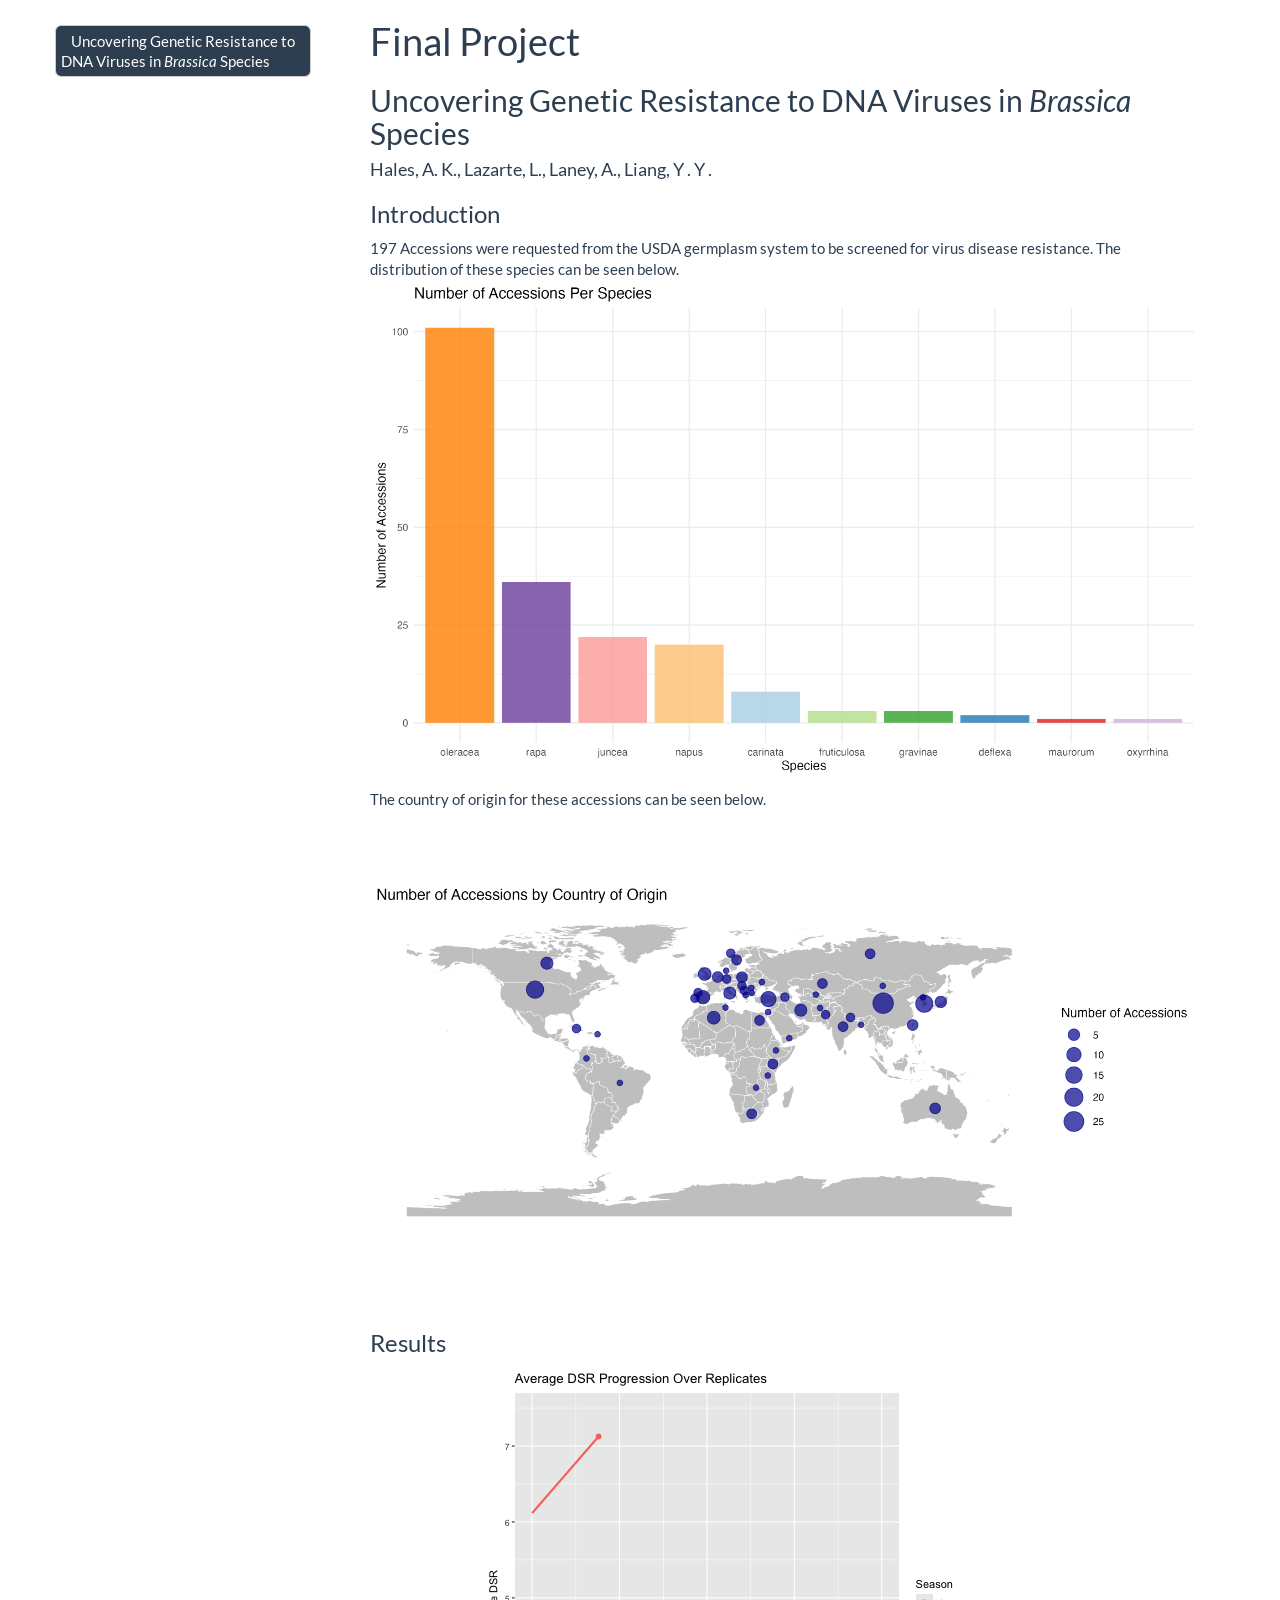
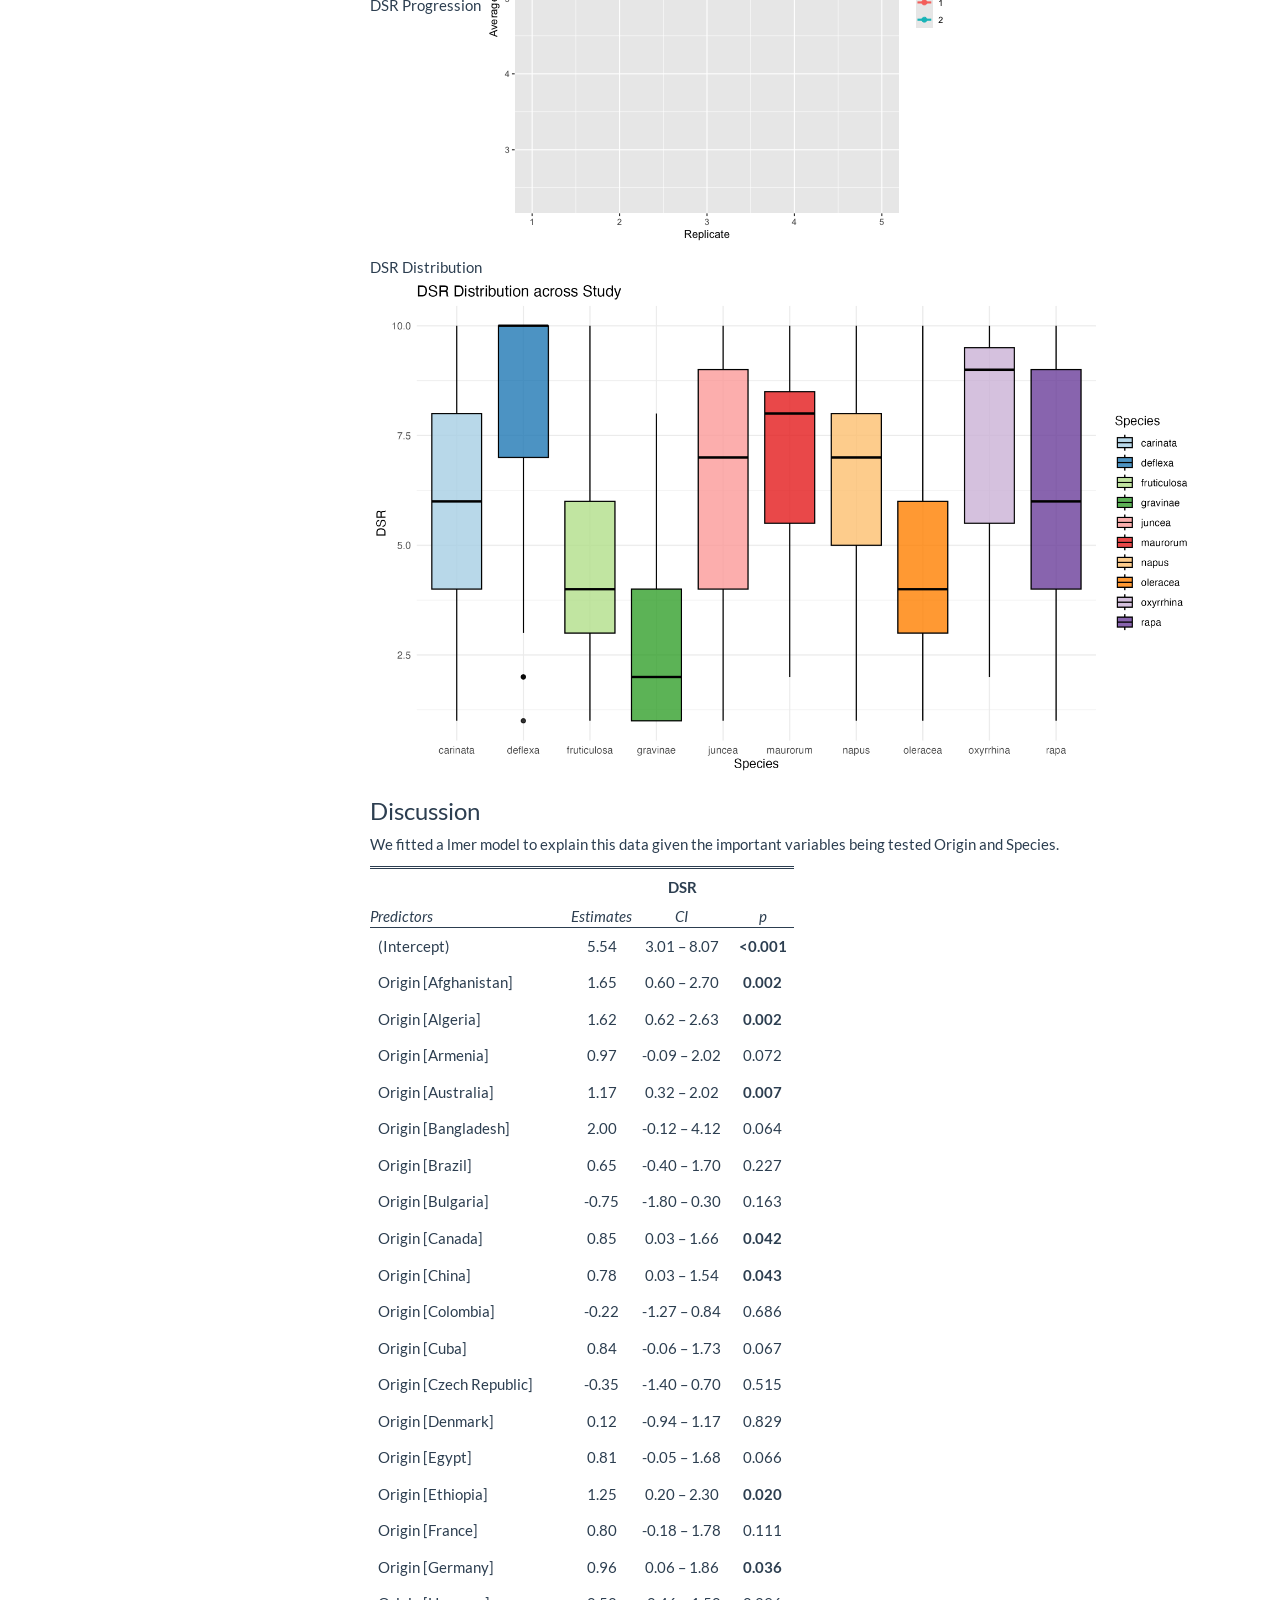
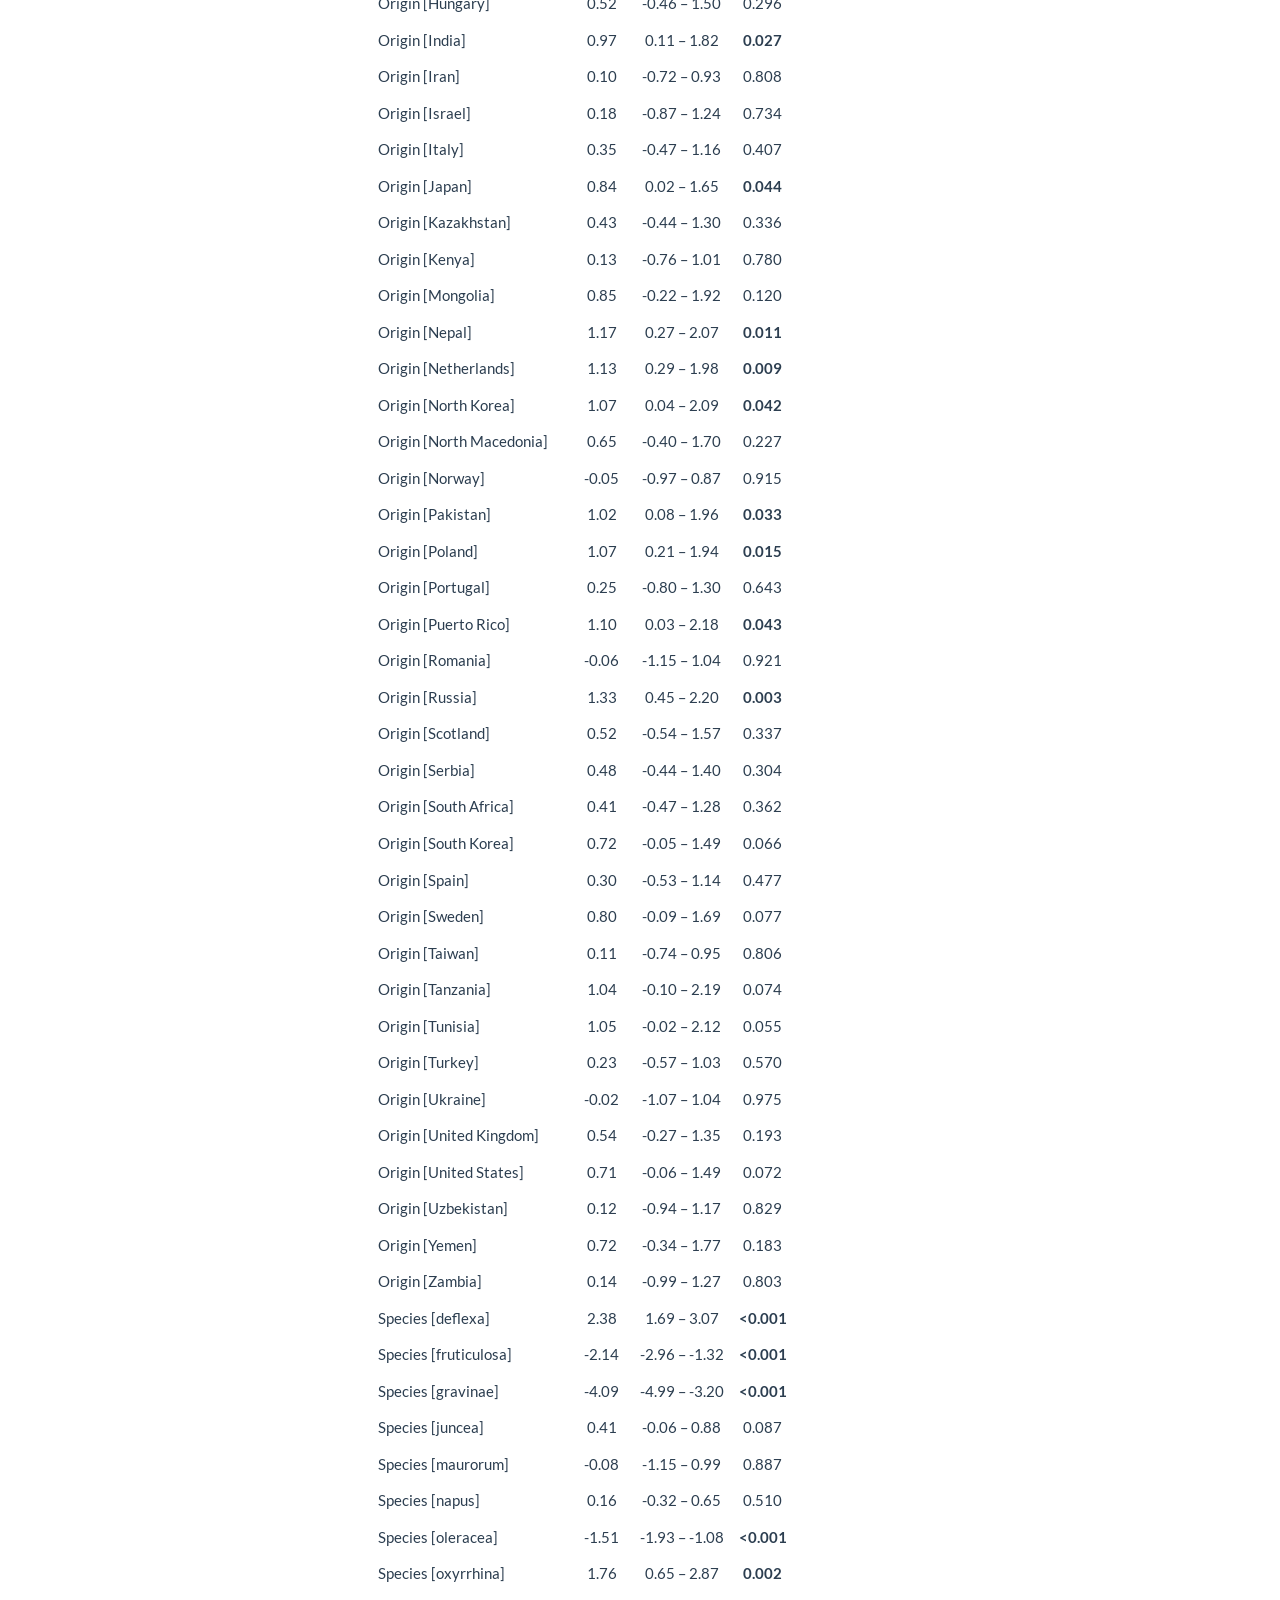
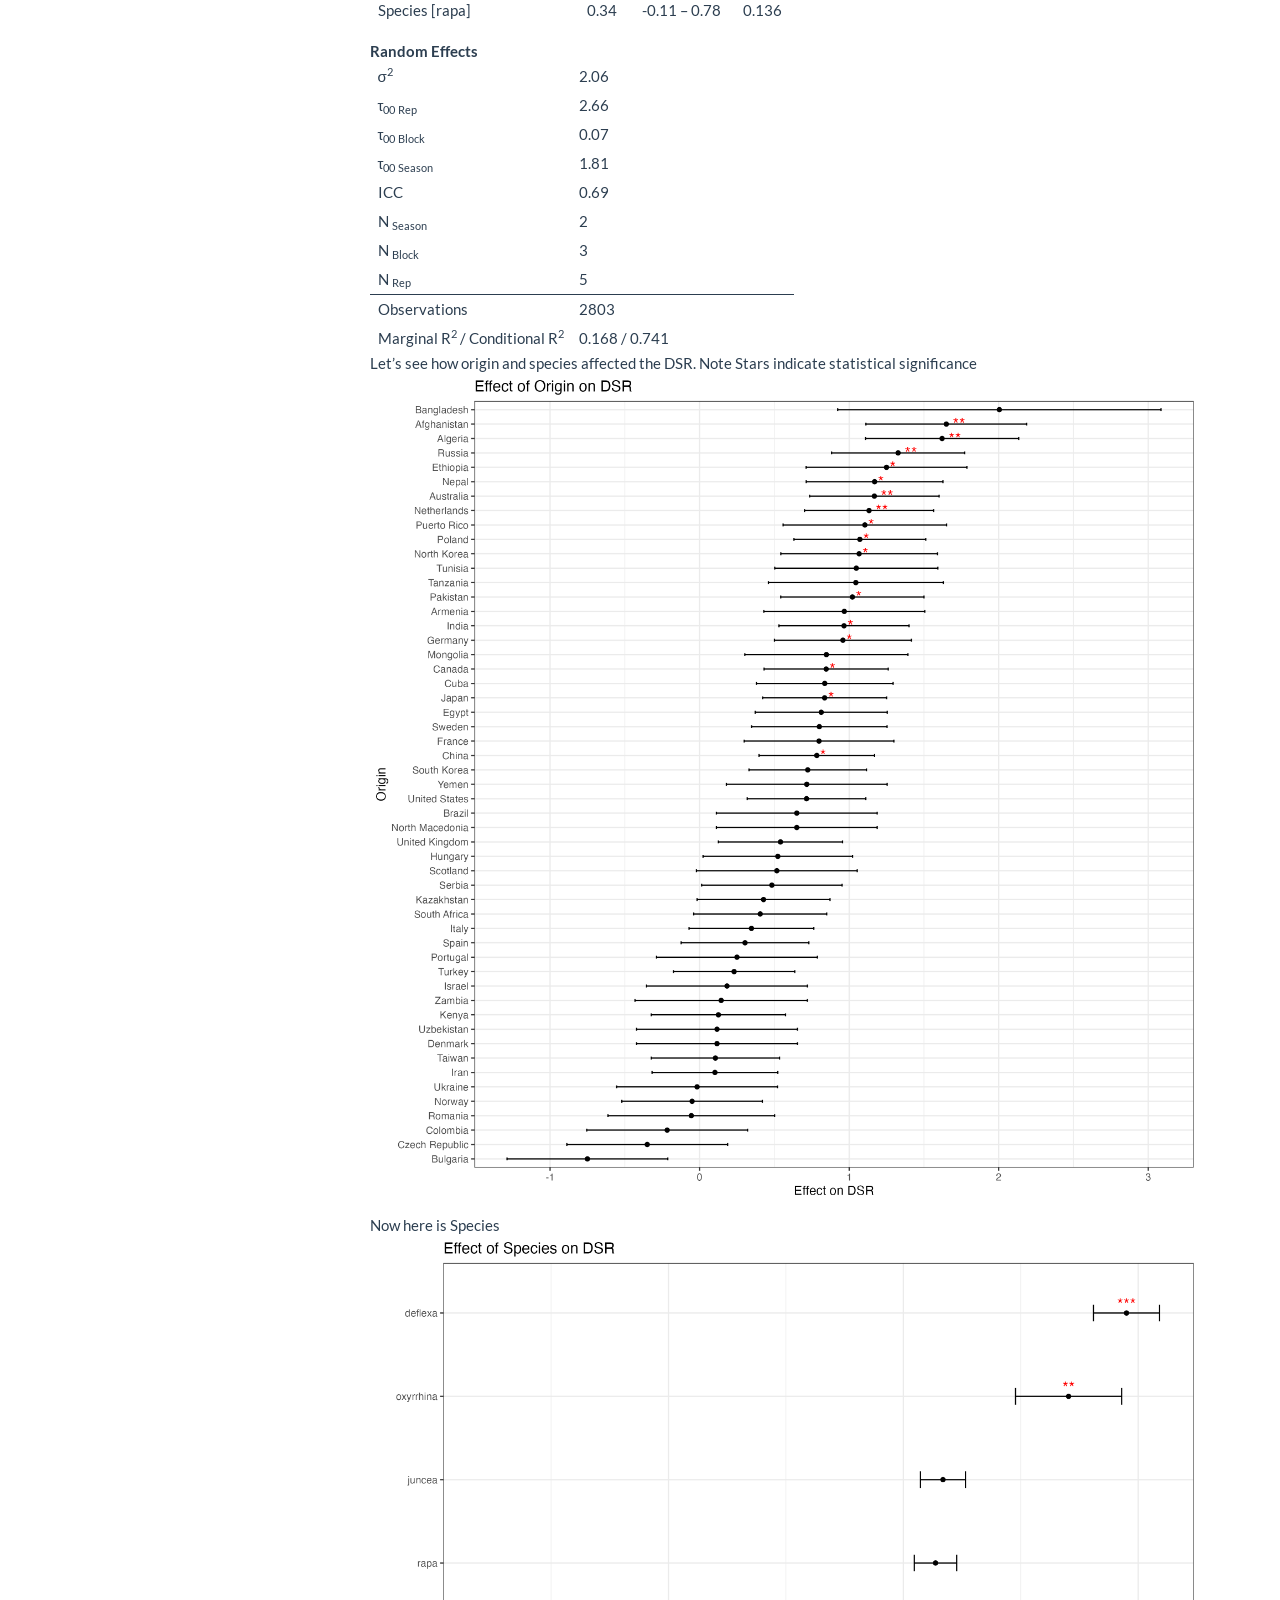
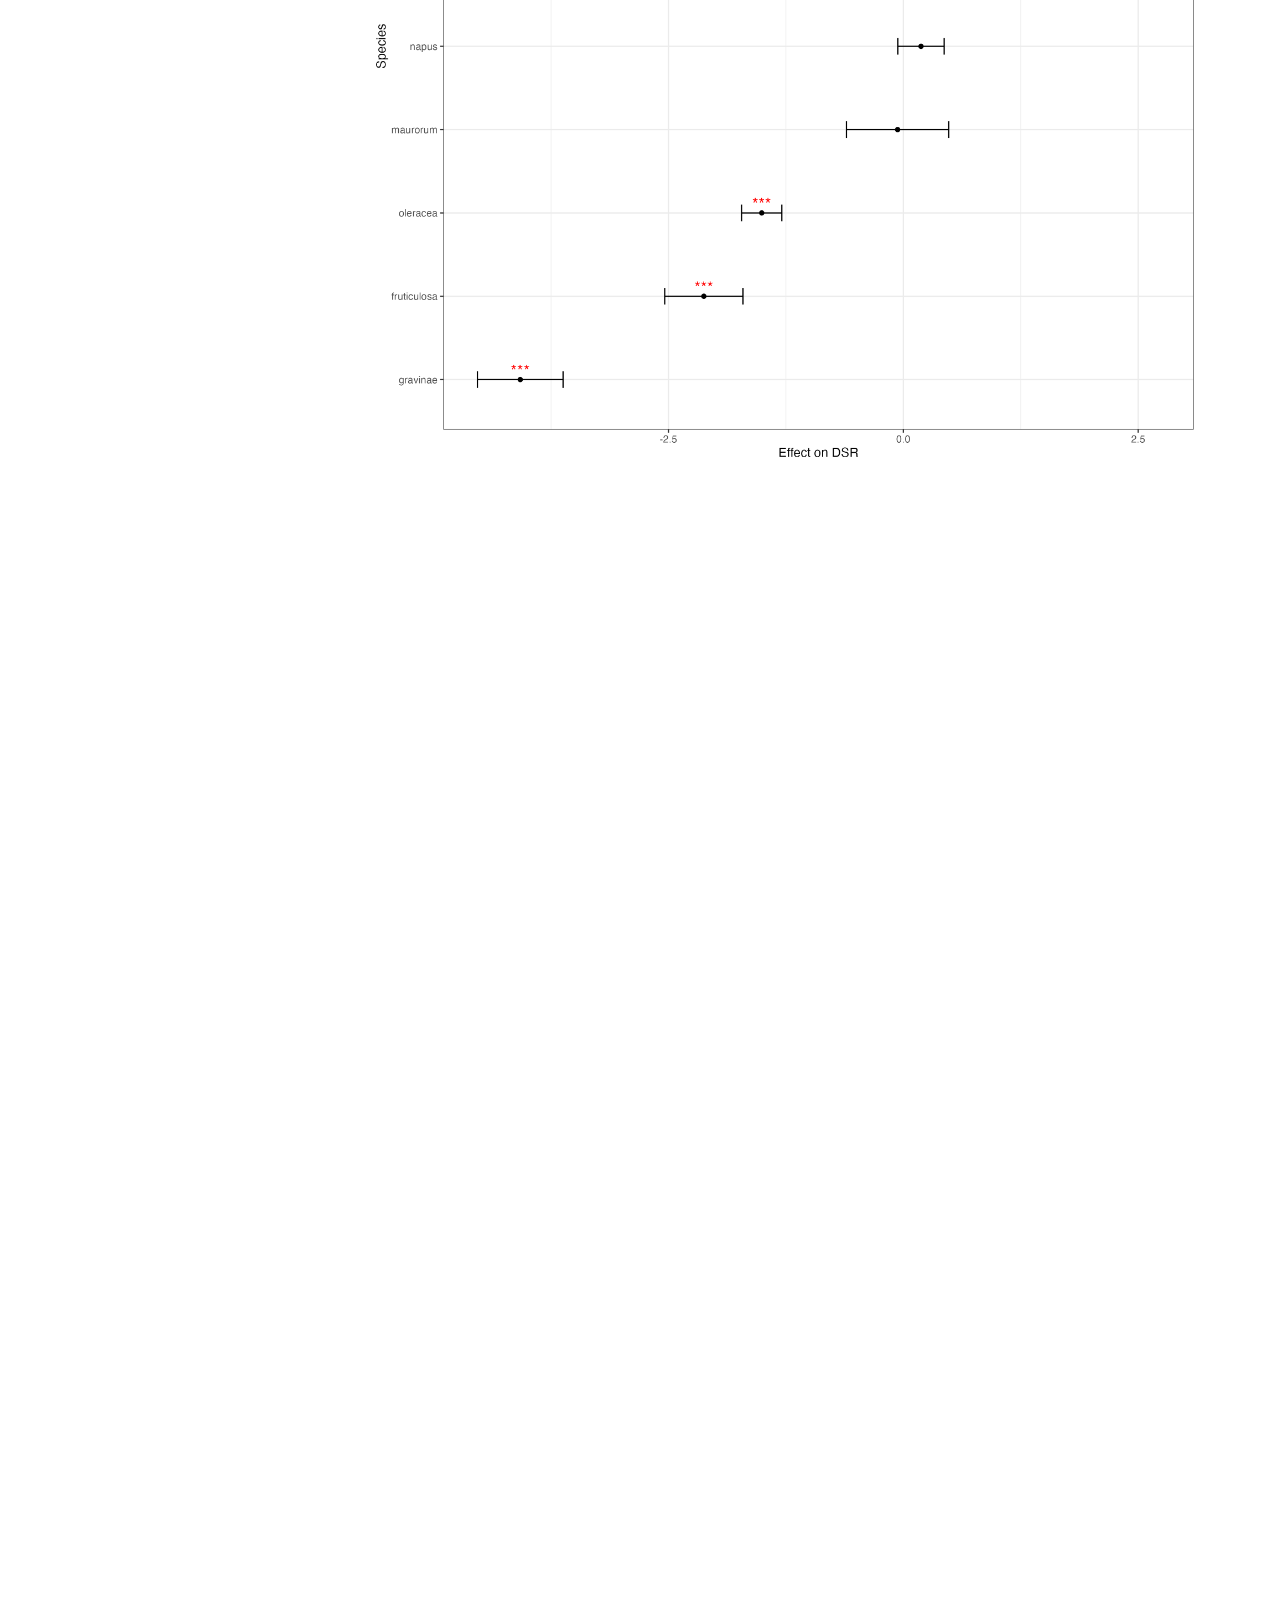
